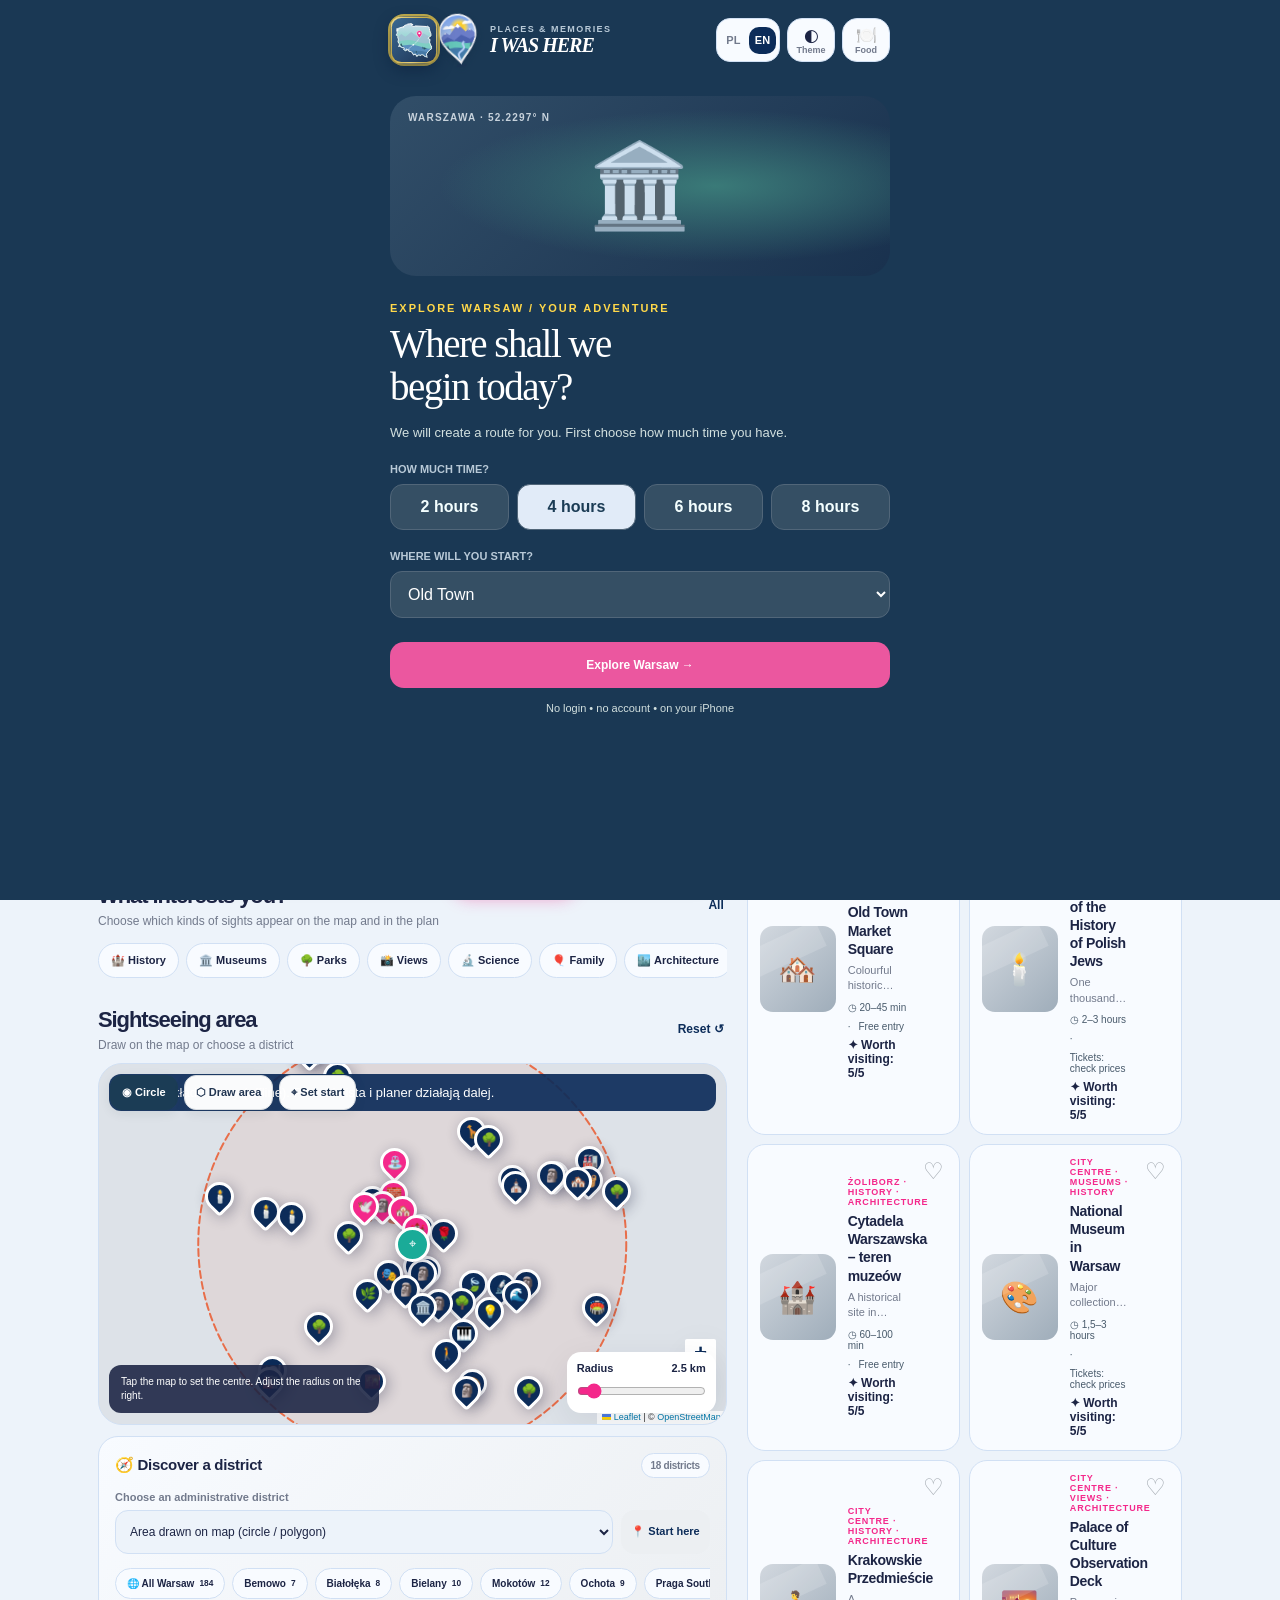
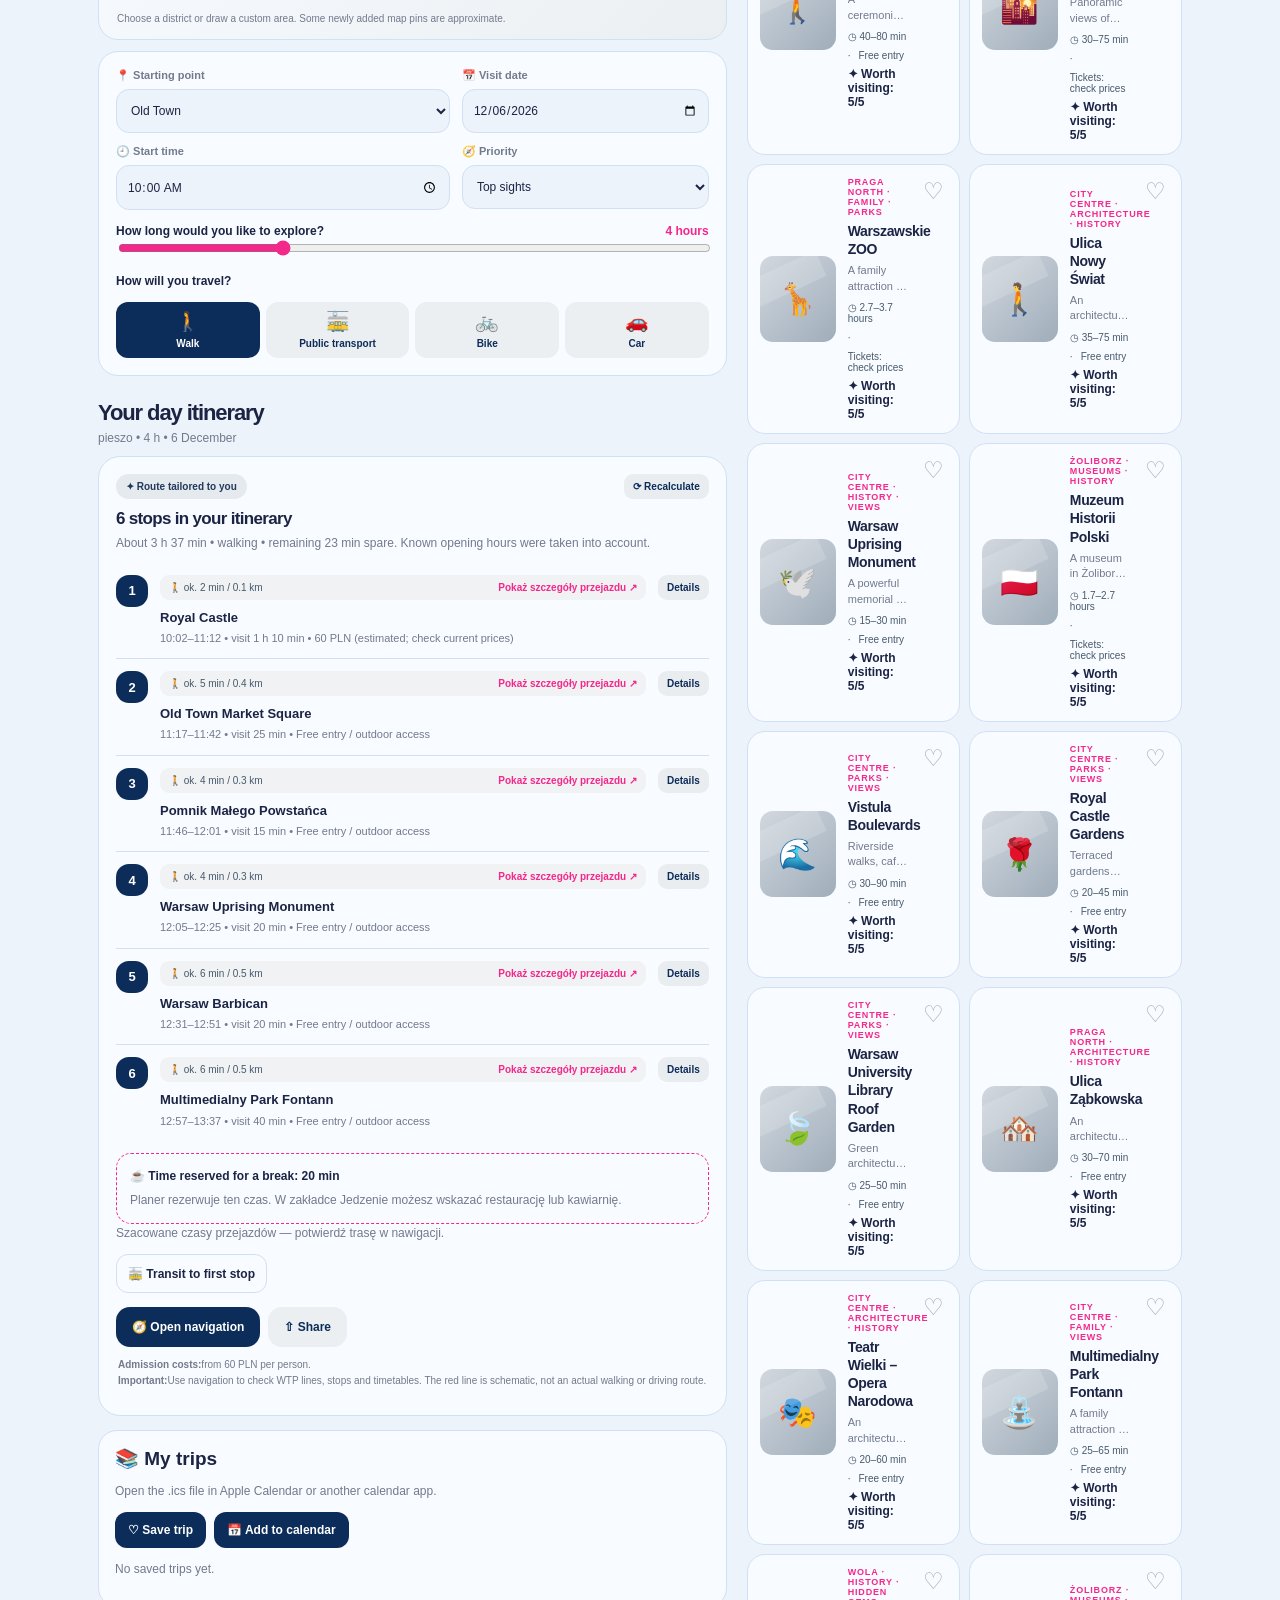
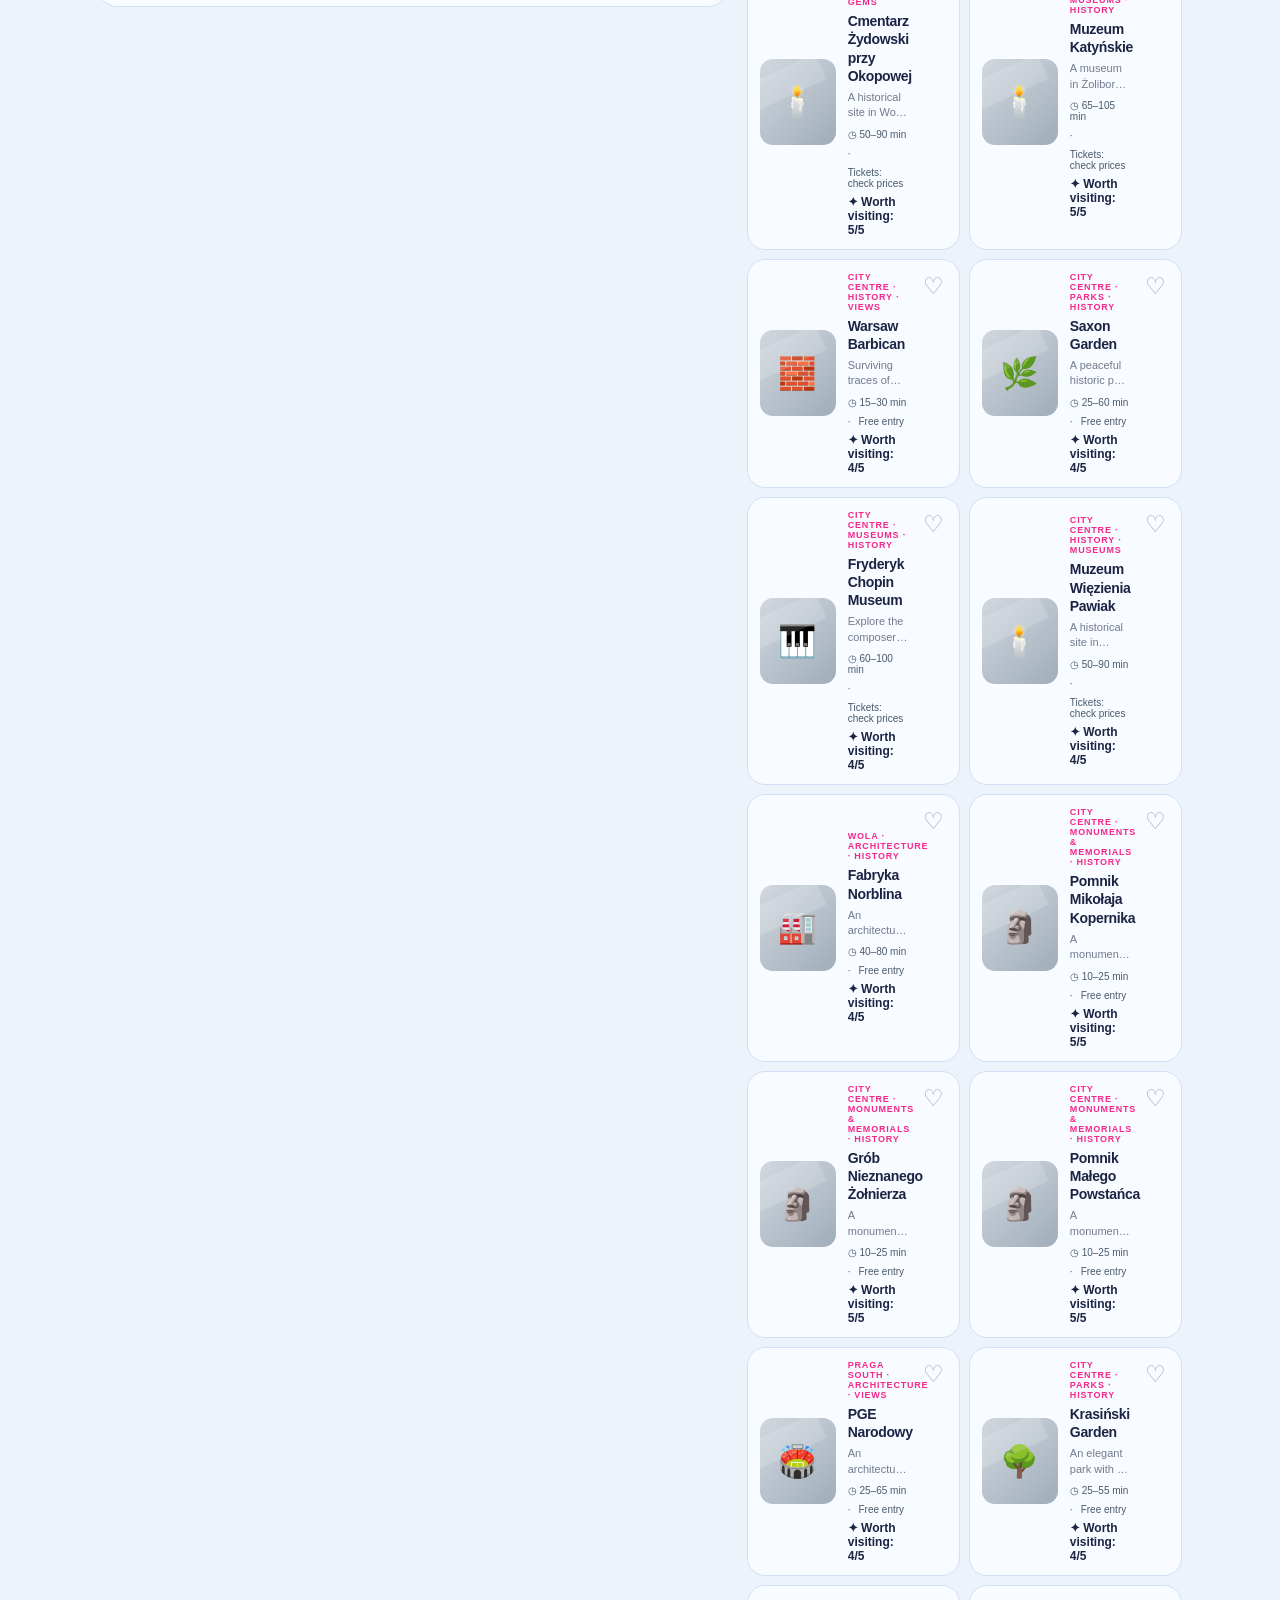
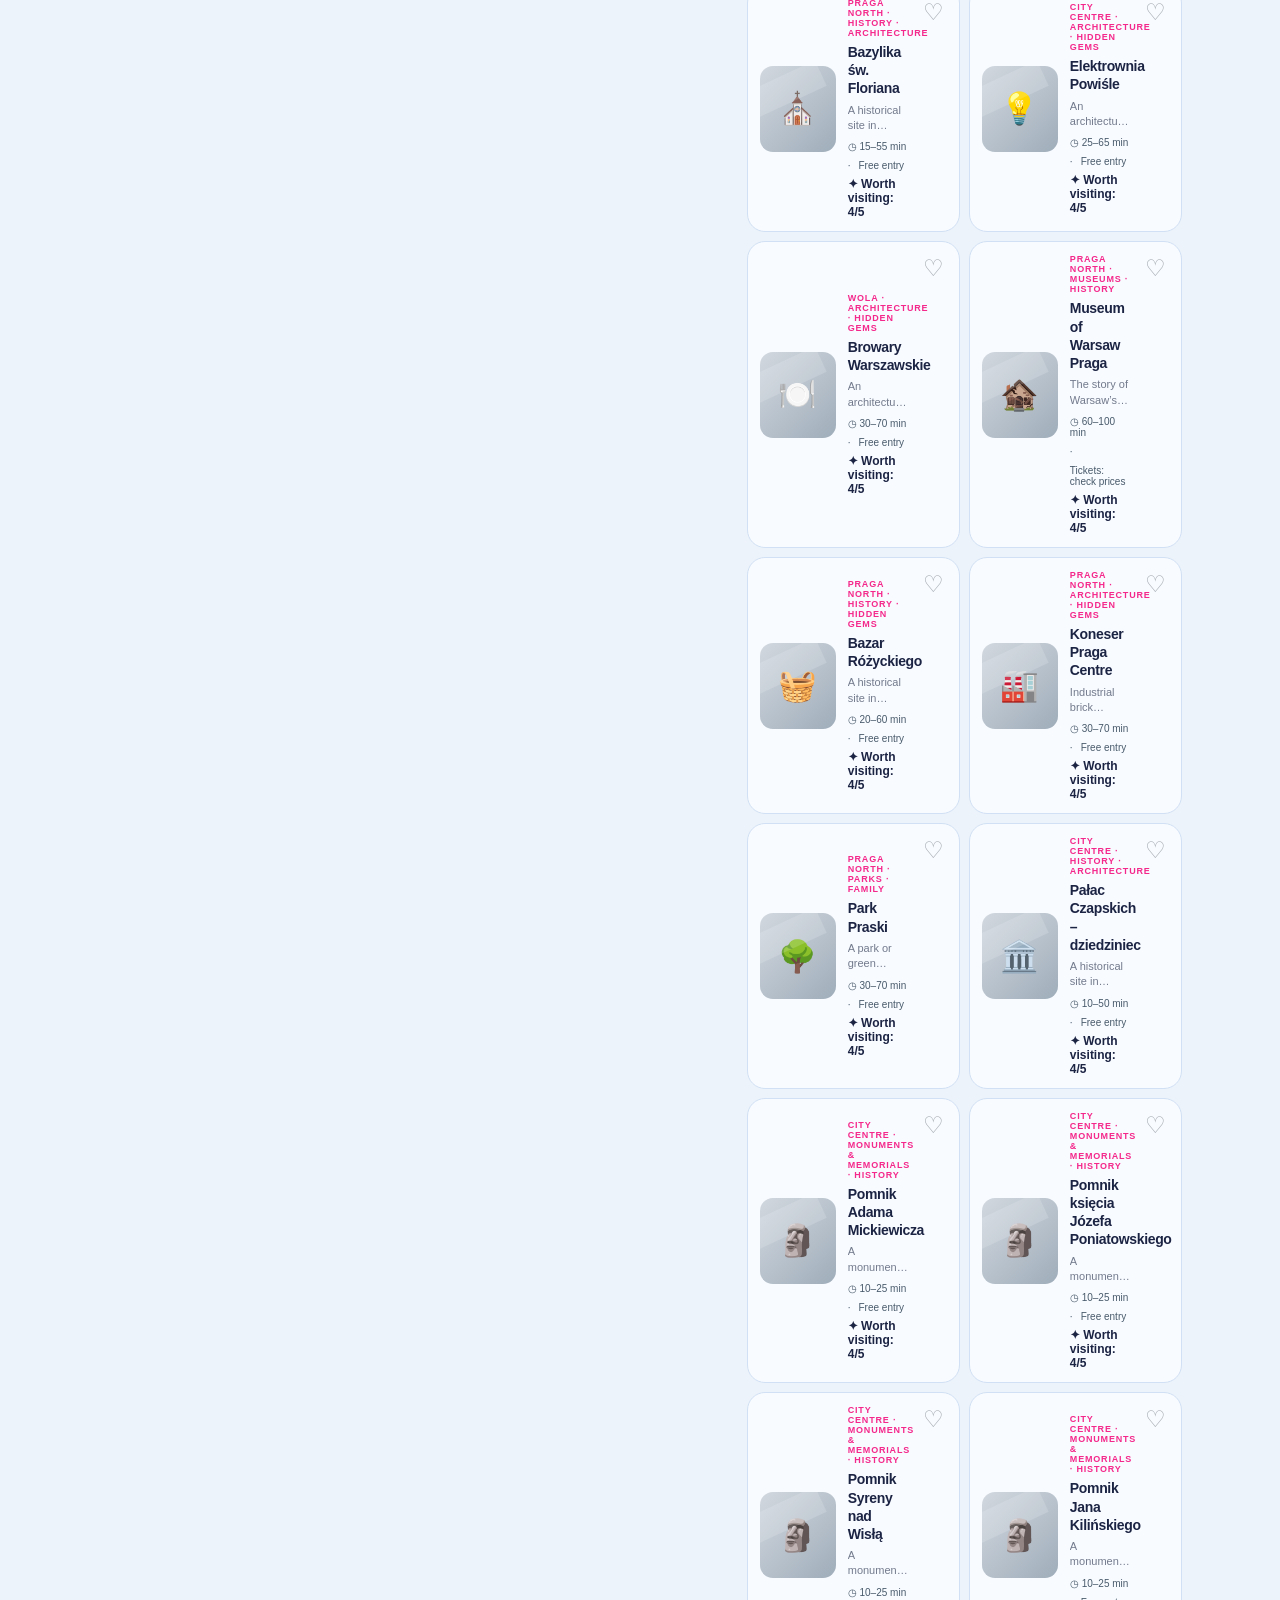
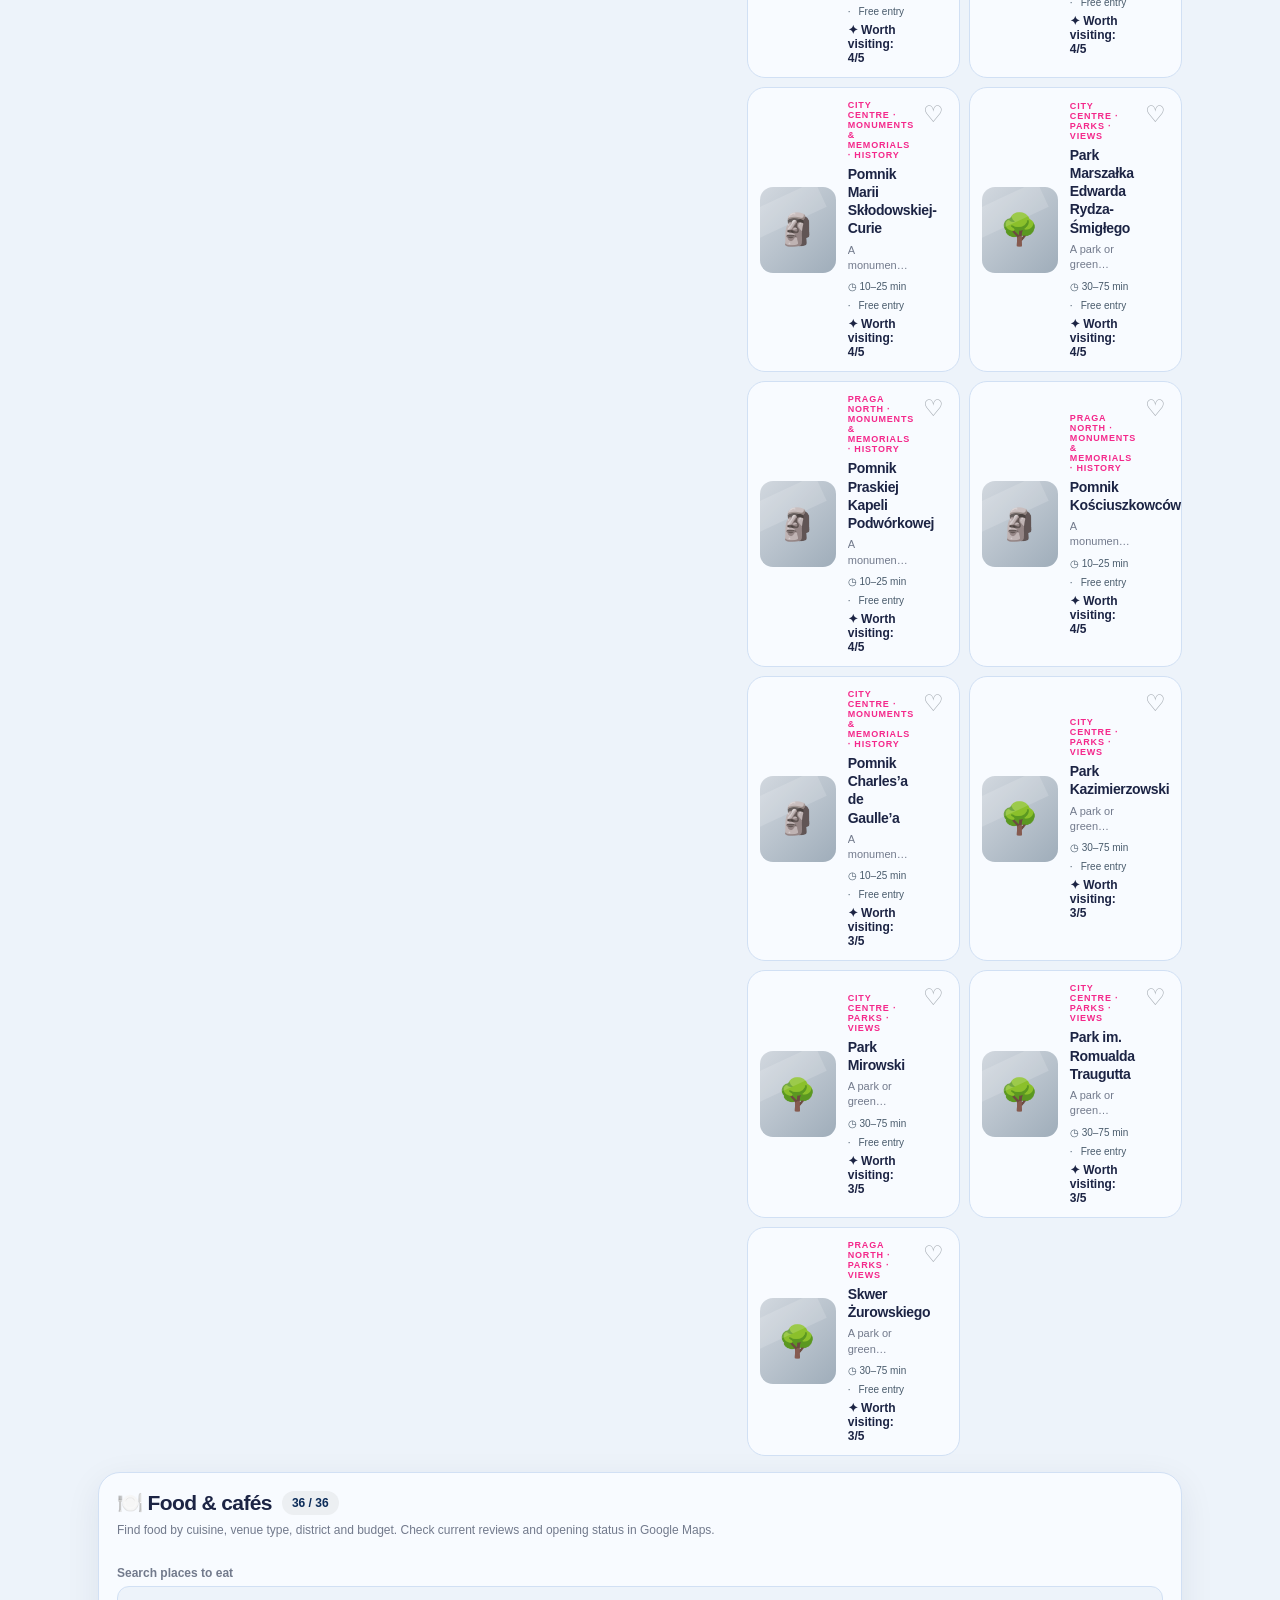
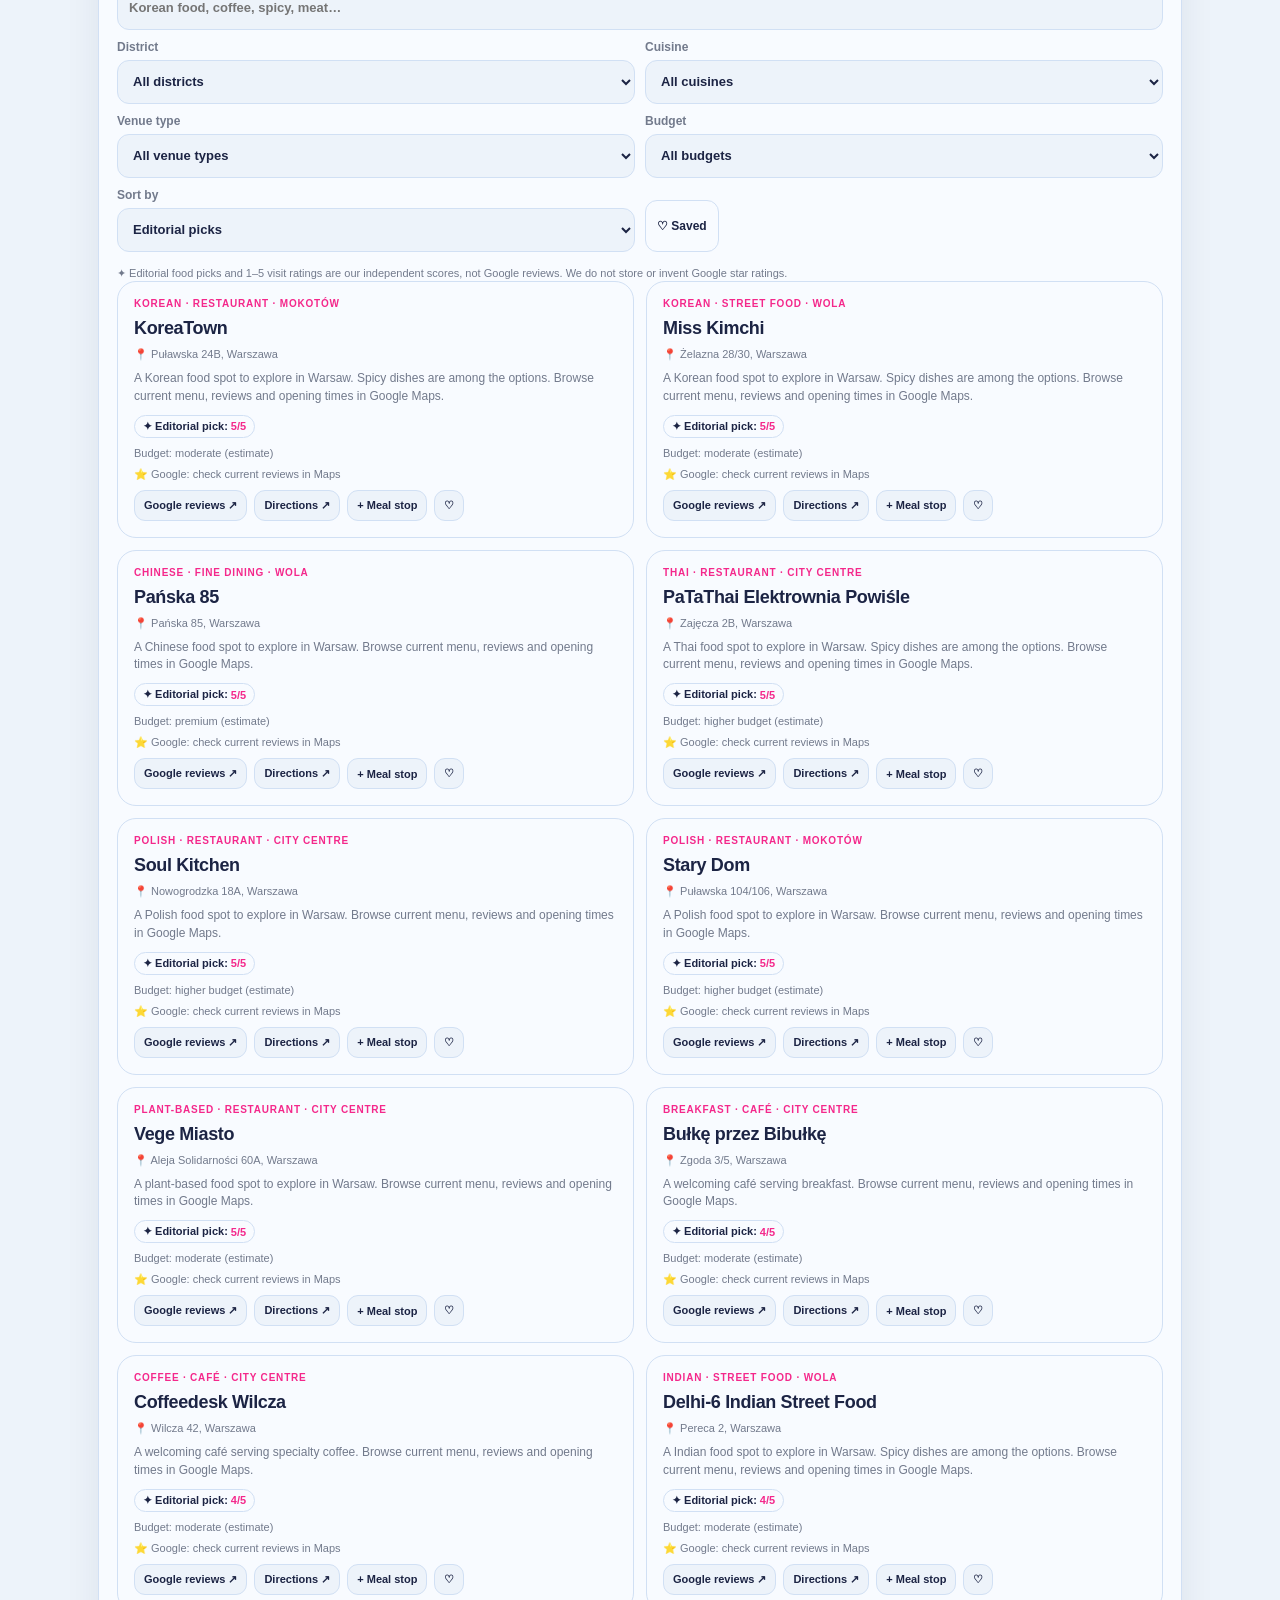
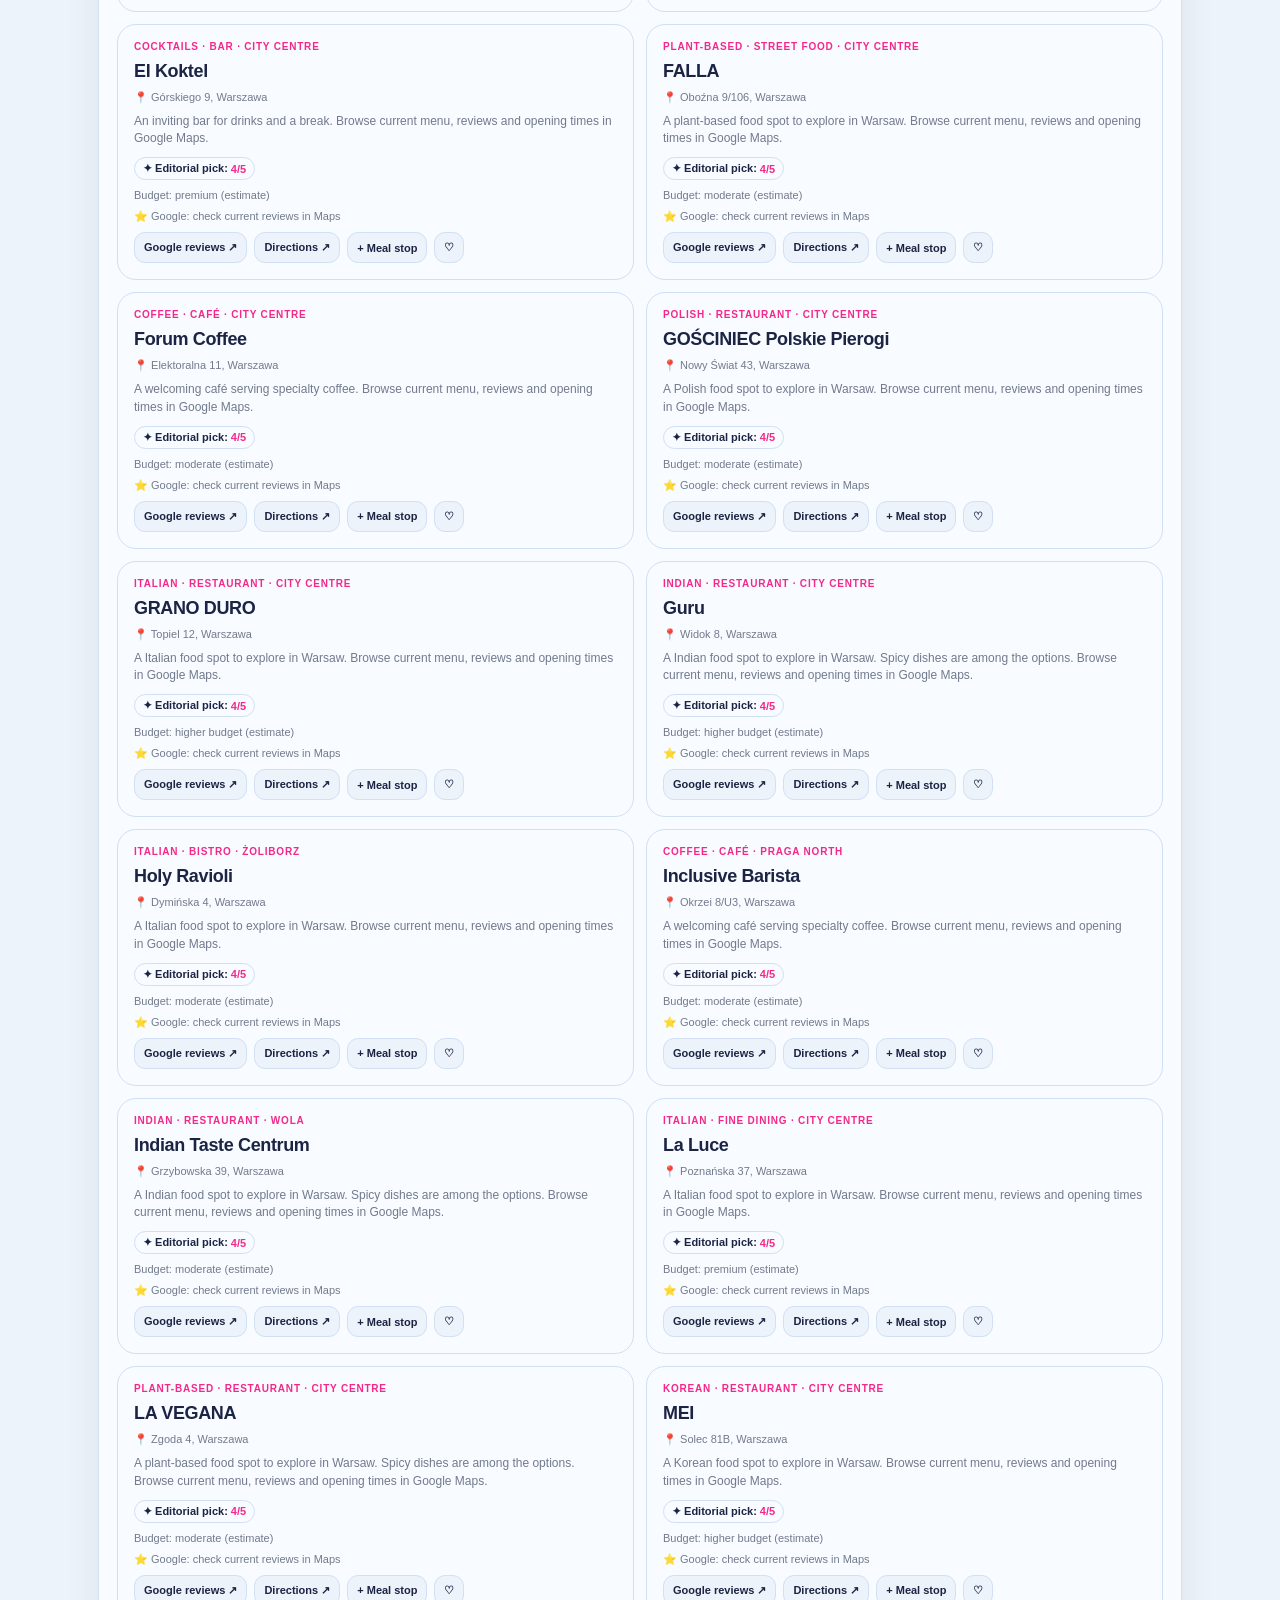
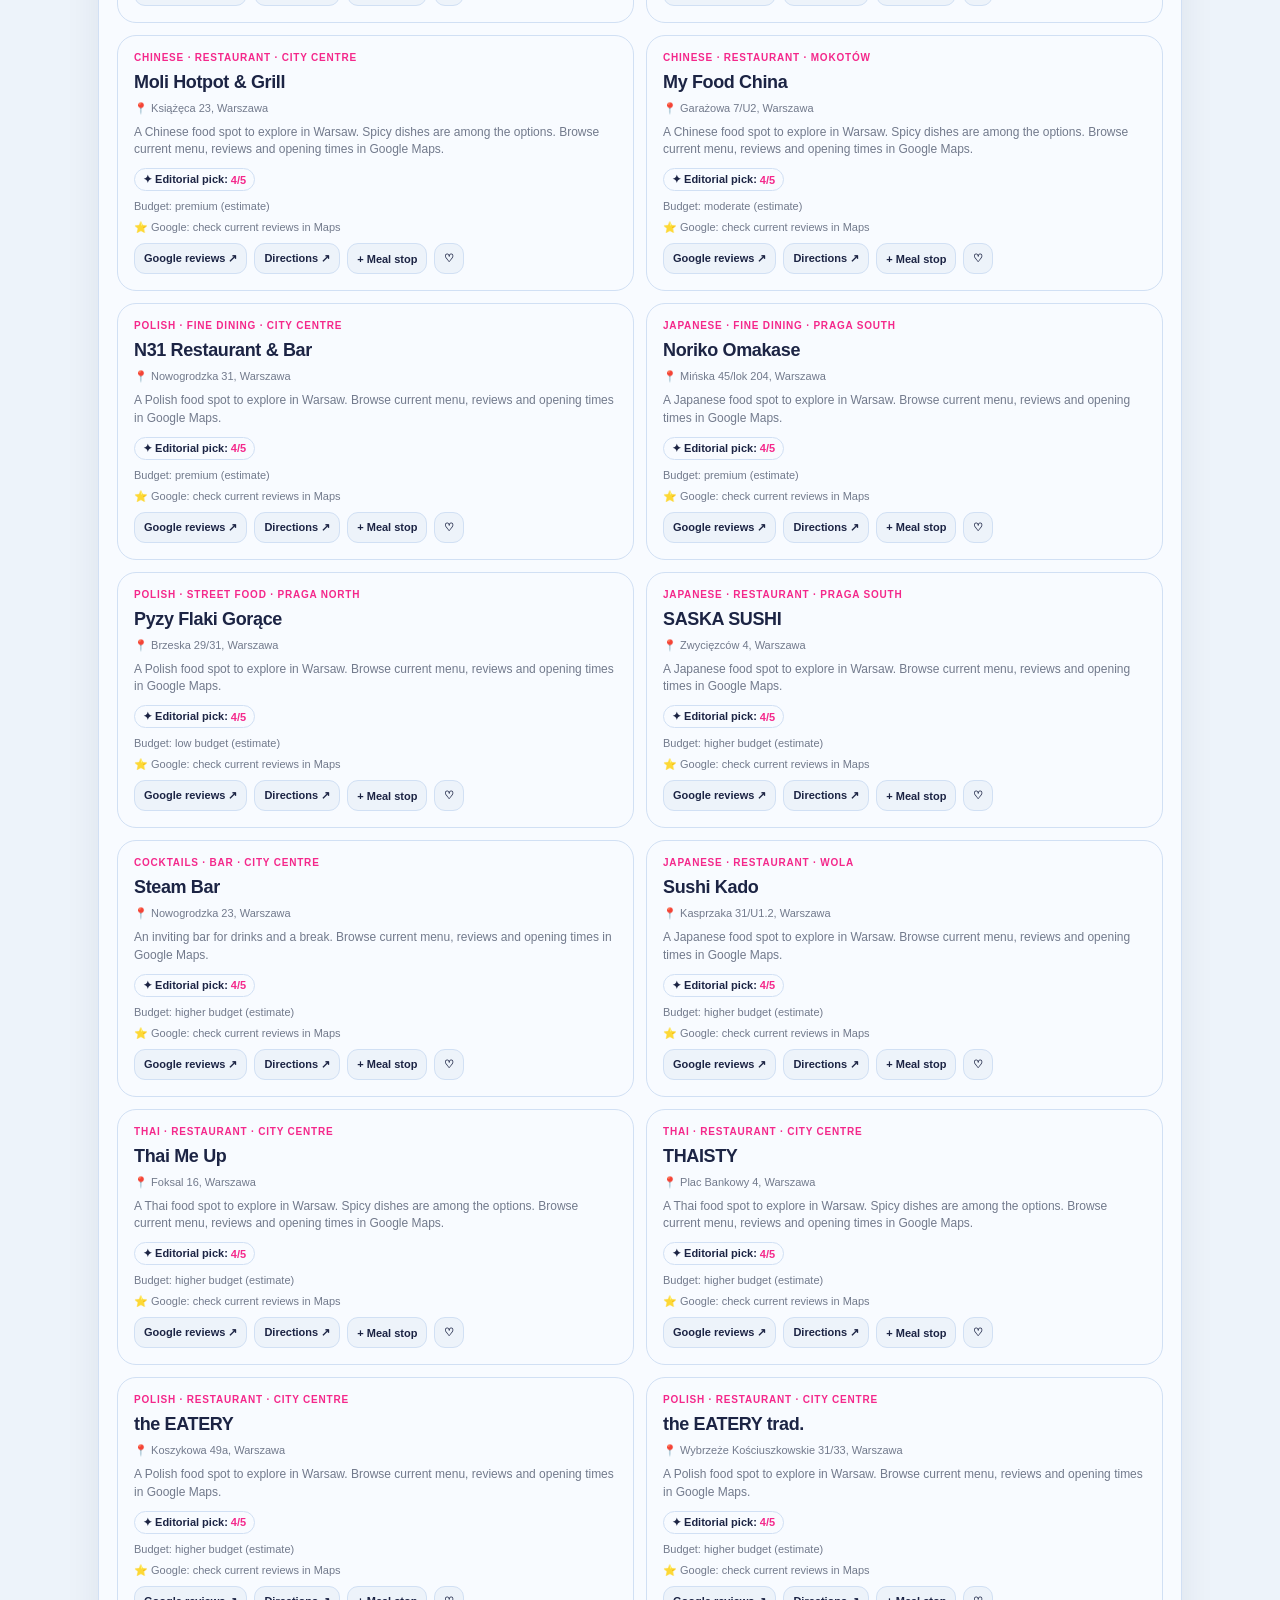
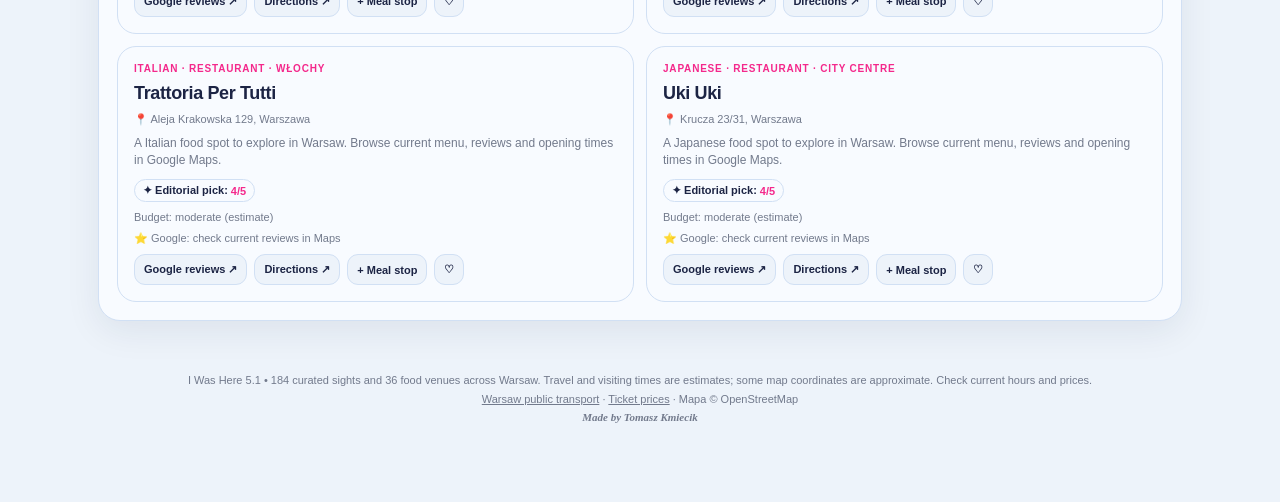
==== index.html @ 807d58b8 "8.9.0: motyw „kulki na torze” na całej aplikacji Nowa kolorystyka (granat, róż, żółty, niebieski ląd" ====
<!doctype html>
<html lang="pl">
<head>
<meta charset="utf-8"><meta name="viewport" content="width=device-width, initial-scale=1, viewport-fit=cover"><meta name="theme-color" content="#141c37"><meta name="apple-mobile-web-app-capable" content="yes"><meta name="apple-mobile-web-app-title" content="I Was Here"><meta name="author" content="Tomasz Kmiecik"><meta name="description" content="I Was Here — Places & Memories. Explore cities, plan your day and collect travel memories. Start with Warsaw.">
<link rel="icon" type="image/svg+xml" href="icon.svg"><link rel="apple-touch-icon" href="icon-180.png"><link rel="manifest" href="manifest.webmanifest">
<link rel="stylesheet" href="./assets/vendor/leaflet/leaflet.css">
<title>I Was Here — Places & Memories</title>
<style>
:root{--bg:#edf3fa;--panel:#f8fbff;--ink:#1c2444;--sub:#727a8c;--line:#d1e0f4;--primary:#1b3c55;--accent:#e86e4a;--mint:#b6c9d9;--glass:#eceff2;--shadow:0 10px 35px rgba(28,36,68,.08);--radius:23px;--safe:env(safe-area-inset-bottom, 0px)}
#map .tiles-offline{position:absolute;left:10px;right:10px;top:10px;z-index:500;background:rgba(12,44,89,.92);color:#ffffff;border-radius:12px;padding:10px 12px;font-size:13px;line-height:1.35;pointer-events:none}*{box-sizing:border-box}html{font-family:Inter,-apple-system,BlinkMacSystemFont,"Segoe UI",sans-serif;-webkit-text-size-adjust:100%}body{background:var(--bg);color:var(--ink);margin:0;min-height:100vh}button,input,select{font:inherit}button{cursor:pointer;-webkit-tap-highlight-color:transparent}button:focus-visible,a:focus-visible,input:focus-visible,select:focus-visible{outline:3px solid var(--accent);outline-offset:2px}a{color:inherit;text-decoration:none}.app{width:min(100%,1140px);margin:auto;padding:0 18px 100px}.top{display:flex;align-items:center;justify-content:space-between;padding:22px 0 19px}.brand{display:flex;align-items:center;gap:11px}.mark{display:grid;place-items:center;background:var(--primary);color:white;width:44px;height:44px;border-radius:15px;font-size:24px;transform:rotate(-7deg)}.mark>span{transform:rotate(7deg)}.brand small{display:block;color:var(--sub);font-size:10px;letter-spacing:.18em;text-transform:uppercase;font-weight:800}.brand b{display:block;font-size:18px;letter-spacing:-.045em}.top-actions{display:flex;gap:7px}.icon-btn{border:1px solid var(--line);background:var(--panel);color:var(--ink);border-radius:15px;width:43px;height:43px;font-size:21px;display:grid;place-items:center}.hero{position:relative;overflow:hidden;border-radius:28px;background:#1d3b58;color:#ffffff;min-height:195px;padding:27px 27px 30px;isolation:isolate}.hero:before{content:"";position:absolute;inset:-20% 25% -40% -30%;border:1px solid rgba(255,255,255,.14);border-radius:50%;transform:rotate(-20deg)}.hero:after{content:"";position:absolute;width:400px;height:400px;border:1px solid rgba(255,255,255,.12);border-radius:50%;left:25%;top:-170px}.hero-art{position:absolute;bottom:-17px;right:-28px;width:65%;max-width:520px;opacity:.44;z-index:-1}.eyebrow{font-size:11px;font-weight:800;letter-spacing:.18em;color:#ef9bc4;text-transform:uppercase}.hero h1{font-family:Georgia,serif;font-size:clamp(29px,6vw,49px);font-weight:400;line-height:1.1;letter-spacing:-.04em;margin:12px 0 10px;max-width:490px}.hero p{color:#d5dadf;line-height:1.5;font-size:13px;margin:0;max-width:380px}.stats{display:grid;grid-template-columns:repeat(3,1fr);gap:11px;margin:15px 0 24px}.stat{background:var(--panel);padding:16px 14px;border:1px solid var(--line);border-radius:19px;min-width:0}.stat small{font-size:10px;color:var(--sub);display:block;margin-bottom:7px}.stat strong{font-size:18px;letter-spacing:-.04em;white-space:nowrap}.stat em{display:block;font-style:normal;color:var(--sub);font-size:10px;margin-top:5px}.section-title{display:flex;justify-content:space-between;gap:12px;align-items:center;margin:24px 0 11px}.section-title h2{font-size:22px;letter-spacing:-.05em;margin:0}.section-title .subheading{font-size:12px;color:var(--sub);margin:5px 0 0}.textbtn{background:none;border:0;color:var(--primary);font-size:12px;font-weight:800;padding:7px 3px}.map-wrap{position:relative;background:#dce1e6;border-radius:24px;overflow:hidden;border:1px solid var(--line)}#map{height:360px;z-index:1;background:#dde2e8}.map-tools{position:absolute;z-index:500;top:11px;left:11px;right:11px;display:flex;gap:6px;align-items:center;flex-wrap:wrap;pointer-events:none}.toolchip{pointer-events:auto;background:rgba(255,255,255,.98);border:1px solid #d8dce0;border-radius:12px;padding:10px 11px;font-size:11px;font-weight:700;color:#213551;box-shadow:0 3px 12px #1e343317}.toolchip.active{background:#1b3c55;color:#ffffff;border-color:#1b3c55}.map-bottom{position:absolute;z-index:500;left:10px;right:10px;bottom:11px;display:flex;align-items:flex-end;justify-content:space-between;gap:10px;pointer-events:none}.map-hint{background:rgba(28,36,68,.89);color:white;font-size:10px;line-height:1.4;border-radius:12px;padding:10px 12px;max-width:270px;pointer-events:auto}.map-bottom .radius{background:white;border-radius:14px;padding:10px;pointer-events:auto;min-width:142px;max-width:172px;box-shadow:var(--shadow)}.radius label{font-size:11px;font-weight:800;display:flex;justify-content:space-between}.radius input{width:100%;accent-color:var(--accent);margin:9px 0 0}.leaflet-container{font:inherit}.leaflet-control-attribution{font-size:9px!important}.leaflet-touch .leaflet-control-zoom{border:0;box-shadow:var(--shadow)}.leaflet-touch .leaflet-control-zoom a{width:31px;height:31px;line-height:31px;color:var(--primary)}.pin{background:var(--primary);height:29px;width:29px;border:3px solid white;border-radius:50% 50% 50% 4px;transform:rotate(-45deg);box-shadow:0 4px 14px #1318394d;display:grid;place-items:center}.pin span{transform:rotate(45deg);color:#ffffff;font-size:13px}.pin.route{background:var(--accent)}.pin.start{background:#1aab98;width:35px;height:35px;border-radius:50%;transform:none}.pin.start span{transform:none}.control-card{border-radius:20px;padding:17px;background:var(--panel);border:1px solid var(--line);margin-top:11px}.control-grid{display:grid;grid-template-columns:1.15fr .85fr;gap:12px}.field label{display:block;font-size:11px;color:var(--sub);margin-bottom:7px;font-weight:800}.field select,.field input{width:100%;border:1px solid var(--line);border-radius:13px;background:var(--bg);color:var(--ink);padding:12px 10px;font-size:12px;min-height:44px}.range-head{display:flex;justify-content:space-between;align-items:center;margin-top:14px;font-size:12px;font-weight:800}.range-head em{font-style:normal;color:var(--accent)}input[type=range]{width:100%;accent-color:var(--accent)}.transport{display:grid;grid-template-columns:repeat(4,1fr);gap:6px;margin:14px 0 0}.transport button{background:var(--glass);border:1px solid transparent;color:var(--primary);border-radius:12px;min-height:56px;font-size:10px;font-weight:800;display:flex;align-items:center;flex-direction:column;justify-content:center;gap:5px}.transport button span{font-size:19px}.transport button.active{background:var(--primary);color:#ffffff}.chips{display:flex;gap:7px;overflow:auto;scrollbar-width:none;padding:4px 0 5px}.chips::-webkit-scrollbar{display:none}.chip{white-space:nowrap;display:inline-flex;align-items:center;gap:5px;border-radius:50px;padding:10px 12px;border:1px solid var(--line);background:var(--panel);font-size:11px;font-weight:750;color:var(--ink)}.chip.selected{background:var(--primary);border-color:var(--primary);color:#ffffff}.route-top{display:flex;gap:12px;align-items:flex-start;justify-content:space-between}.badge{font-size:10px;background:#e5eaef;color:#23395b;border-radius:30px;padding:7px 10px;font-weight:800;display:inline-flex}.route-summary{border:1px solid var(--line);background:var(--panel);border-radius:22px;padding:17px}.route-summary h3{font-size:17px;letter-spacing:-.04em;margin:10px 0 5px}.route-summary p{color:var(--sub);font-size:12px;line-height:1.55;margin:0}.route-list{margin-top:10px}.route-item{display:flex;align-items:flex-start;gap:12px;padding:12px 0;position:relative}.route-item:not(:last-child){border-bottom:1px solid var(--line)}.route-index{display:grid;place-items:center;border-radius:13px;width:32px;height:32px;flex:0 0 32px;background:var(--primary);color:white;font-weight:800;font-size:13px}.route-item-content{flex:1;min-width:0}.route-item-content strong{font-size:13px;line-height:1.4;display:block}.route-item-content small{color:var(--sub);font-size:11px;line-height:1.4;display:block;margin-top:4px}.route-item-content .leg{background:#f0f2f3;padding:7px 9px;border-radius:9px;display:flex;align-items:center;justify-content:space-between;gap:5px;margin:0 0 9px;font-size:10px;color:#45596c}.route-item-content .leg a{color:var(--accent);font-weight:800;text-align:right}.tiny-action{border:0;background:#eaedf0;color:var(--primary);border-radius:9px;padding:7px 9px;font-size:10px;font-weight:800;white-space:nowrap}.route-actions{display:flex;gap:8px;margin-top:14px}.btn{background:var(--primary);border:none;color:#ffffff;border-radius:14px;padding:13px 16px;font-size:12px;font-weight:800;display:inline-flex;align-items:center;justify-content:center;gap:8px}.btn.secondary{background:var(--glass);color:var(--primary)}.btn.accent{background:var(--accent)}.btn:disabled{opacity:.45;cursor:not-allowed}.btn.block{width:100%}.price-note,.disclaimer{color:var(--sub);font-size:10px;line-height:1.55;margin:10px 2px}.places-list{display:grid;grid-template-columns:1fr;gap:9px}.place-card{border:1px solid var(--line);background:var(--panel);border-radius:18px;padding:12px;display:flex;gap:12px;align-items:center}.place-thumb{width:76px;height:86px;border-radius:13px;background:linear-gradient(135deg,#d2d8df,#9fadba);display:grid;place-items:center;font-size:31px;flex:0 0 76px;position:relative;overflow:hidden}.place-thumb:after{content:"";position:absolute;height:28px;width:90px;transform:rotate(-25deg);background:rgba(255,255,255,.15);top:12px;left:-25px}.place-body{flex:1;min-width:0}.place-body .cat{font-size:9px;letter-spacing:.09em;text-transform:uppercase;color:var(--accent);font-weight:800}.place-body h4{font-size:14px;letter-spacing:-.025em;margin:5px 0;line-height:1.3}.place-body p{font-size:11px;line-height:1.4;color:var(--sub);margin:0 0 8px;display:-webkit-box;-webkit-line-clamp:2;-webkit-box-orient:vertical;overflow:hidden}.meta{display:flex;gap:8px;flex-wrap:wrap;font-size:10px;color:#485a6b}.bookmark{align-self:flex-start;background:transparent;border:0;font-size:23px;padding:1px 3px;color:#a3aab0}.bookmark.active{color:var(--accent)}.footer{padding:34px 10px 15px;color:var(--sub);text-align:center;font-size:11px;line-height:1.7}.footer a{text-decoration:underline}.bottom-nav{position:fixed;z-index:1500;bottom:0;left:0;right:0;background:rgba(248,251,255,.96);backdrop-filter:blur(18px);border-top:1px solid var(--line);display:flex;justify-content:space-around;align-items:center;padding:9px 12px calc(8px + var(--safe));box-shadow:0 -8px 26px #1928410d}.bottom-nav button{border:0;background:none;color:var(--sub);font-size:10px;font-weight:800;display:flex;flex-direction:column;gap:4px;align-items:center;width:33%}.bottom-nav button span{font-size:20px}.bottom-nav button.active{color:var(--primary)}.overlay{position:fixed;inset:0;background:rgba(14,24,41,.6);z-index:2100;display:none;align-items:flex-end;justify-content:center;backdrop-filter:blur(5px)}.overlay.show{display:flex}.sheet{background:var(--panel);border-radius:26px 26px 0 0;width:100%;max-width:620px;max-height:90dvh;overflow:auto;padding:22px 20px calc(27px + var(--safe));box-shadow:0 -22px 45px #09143622;animation:slide .25s ease-out}.sheet .grab{width:44px;height:5px;background:#d6d9dc;margin:-10px auto 17px;border-radius:6px}.sheet h2{font-size:26px;letter-spacing:-.05em;margin:8px 0}.sheet h3{font-size:14px;margin:22px 0 7px}.sheet p{font-size:13px;line-height:1.7;color:var(--sub)}.sheet-grid{display:grid;grid-template-columns:repeat(2,1fr);gap:10px;margin:15px 0}.sheet-grid .cell{border-radius:13px;background:var(--glass);padding:13px;font-size:12px}.sheet-grid .cell small{display:block;font-size:10px;color:var(--sub);margin-bottom:5px}.sheet-grid .cell b{font-size:13px}.sheet-close{float:right;border:0;background:var(--glass);border-radius:12px;padding:8px 11px;font-weight:800;color:var(--ink)}.note{background:#d6e5f9;border-radius:13px;color:#7a692d;padding:11px;font-size:11px;line-height:1.6}.stamps{display:grid;grid-template-columns:repeat(3,1fr);gap:9px}.stamp{padding:16px 7px;border:1px dashed #b5c1d5;border-radius:16px;display:flex;gap:5px;align-items:center;flex-direction:column;color:#99a3b2;text-align:center;background:var(--panel);min-height:115px}.stamp span{font-size:31px;filter:grayscale(1);opacity:.5}.stamp b{font-size:10px;line-height:1.3}.stamp.earned{border:2px dashed #dc659f;color:var(--primary);background:#e1edfd}.stamp.earned span{filter:none;opacity:1}.welcome{position:fixed;inset:0;background:#1a3854;z-index:3000;display:none;overflow:auto;color:white;padding:42px max(22px,calc((100% - 500px)/2)) calc(26px + var(--safe))}.welcome.show{display:block}.welcome-art{width:100%;height:180px;display:grid;place-items:center;border-radius:26px;background:radial-gradient(ellipse at 65% 50%,#3a7a78,transparent 60%),linear-gradient(135deg,#314e68,#19314e);font-size:83px;margin-bottom:26px;position:relative}.welcome-art:before{content:"WARSZAWA  ·  52.2297° N";position:absolute;top:16px;left:18px;color:#c7d2dc;font-size:10px;font-weight:800;letter-spacing:.12em}.welcome h1{font-family:Georgia,serif;font-size:39px;font-weight:400;line-height:1.1;letter-spacing:-.04em;margin:9px 0}.welcome p{color:#d2e0df;font-size:13px;line-height:1.65}.welcome label{display:block;font-size:11px;font-weight:800;color:#b8c9d7;margin:20px 0 9px}.welcome .duration-buttons{display:grid;grid-template-columns:repeat(4,1fr);gap:8px}.duration-buttons button{padding:13px 0;background:#354f64;border:1px solid #516679;border-radius:13px;color:#f4ffff;font-weight:800}.duration-buttons button.chosen{background:#e1ebf8;color:#1b3c55}.welcome .btn{background:#eb579f;color:white;margin-top:24px;padding:16px}.welcome select{background:#354f64;color:#ffffff;border:1px solid #516679;padding:13px;border-radius:12px;width:100%}.tabs{display:flex;gap:7px;margin:10px 0}.tabs button{flex:1;border-radius:12px;border:1px solid var(--line);padding:12px 4px;background:var(--glass);color:var(--primary);font-size:11px;font-weight:800}.tabs button.active{background:var(--primary);color:#ffffff}.hidden{display:none!important}@keyframes slide{from{transform:translateY(20px);opacity:.7}to{transform:translateY(0);opacity:1}}.theme-dark{--bg:#131c35;--panel:#1e2b48;--ink:#eff2f5;--sub:#9aa8b3;--line:#344665;--primary:#75b4aa;--accent:#f46dae;--mint:#456c69;--glass:#283c55;--shadow:0 10px 35px #08112a45}.theme-dark .hero{background:#284560}.theme-dark .transport button.active,.theme-dark .chip.selected,.theme-dark .route-index,.theme-dark .btn:not(.secondary){color:#132435}.theme-dark .toolchip.active{background:#1b3c55;color:white}.theme-dark .bottom-nav{background:#1e2b48f5}.theme-dark .route-item-content .leg{background:#304158}.theme-forest{--bg:#eaeef3;--panel:#f8fbff;--ink:#202b3c;--sub:#6c7882;--line:#d6dce1;--primary:#33435c;--accent:#b63975;--mint:#a4bfd6;--glass:#eaeef3}.theme-forest .hero{background:#32435c}@media(min-width:790px){.app{padding:0 28px 60px}.two-col{display:grid;grid-template-columns:minmax(0,1.3fr) minmax(320px,.9fr);gap:20px;align-items:start}.right-col .section-title{margin-top:0}.stats{max-width:620px}.places-list{grid-template-columns:repeat(2,minmax(0,1fr))}.bottom-nav{max-width:500px;left:50%;transform:translateX(-50%);border:1px solid var(--line);border-radius:22px 22px 0 0}.hero{min-height:210px}}@media(max-width:390px){.app{padding:0 11px 100px}.hero{padding:23px 19px;min-height:184px}.stat{padding:14px 8px}.stat strong{font-size:16px}#map{height:340px}.map-tools{gap:4px}.toolchip{padding:8px 9px;font-size:10px}.map-hint{font-size:9px;max-width:175px}}

/* ODKRYJ WARSZAWĘ 2.0: district discovery and search */
.district-panel{padding:16px 16px 13px;background:linear-gradient(135deg,var(--panel),var(--glass))}
.district-title{display:flex;align-items:center;justify-content:space-between;gap:10px;font-size:15px;letter-spacing:-.02em;margin-bottom:13px}
.district-counter{font-size:10px;border:1px solid var(--line);padding:6px 9px;border-radius:50px;color:var(--sub);background:var(--panel);font-weight:750}
.district-choice{display:grid;grid-template-columns:minmax(0,1fr) auto;gap:8px;align-items:end}
.district-choice .btn{min-height:44px;padding:10px;white-space:nowrap;font-size:11px}
.district-pills{margin-top:12px;padding:2px 0 7px}
.district-pills .chip{font-size:10px;padding:9px 11px}
.district-panel .disclaimer{margin:5px 2px 0}
.place-search{border:1px solid var(--line);border-radius:16px;background:var(--panel);padding:11px 12px;margin-bottom:11px}
.place-search label{display:block;font-size:11px;font-weight:800;color:var(--sub);margin-bottom:7px}
.place-search input{background:var(--bg);border:1px solid var(--line);border-radius:11px;color:var(--ink);width:100%;min-height:40px;padding:10px 12px;font-size:13px}
.district-tag{display:inline-block;font-size:10px;background:var(--glass);color:var(--primary);font-weight:800;border-radius:7px;padding:5px 7px;margin-top:4px}
@media(max-width:410px){.district-choice{grid-template-columns:1fr}.district-choice .btn{width:100%}}
</style>
<link rel="stylesheet" href="assets/upgrade3.css">
<link rel="stylesheet" href="assets/nav4.css">
<link rel="stylesheet" href="assets/brand-v5.css">
<link rel="stylesheet" href="assets/place-extras.css">
<link rel="stylesheet" href="assets/app-nav.css">
<link rel="stylesheet" href="assets/theme-marbles.css">
<script src="assets/brand-v5.js"></script>
</head>
<body><div class="app">
<header class="top"><a class="poland-fab" id="atlasFloat" href="./atlas.html" title="Cała mapa Polski" aria-label="Pokaż całą mapę Polski"><img src="assets/brand-mark.svg" alt="" width="48" height="48"></a><a class="brand" id="atlasLogo" href="./atlas.html" aria-label="I Was Here — Show the whole Atlas map"><div class="mark mark-pin"><img src="assets/brand-pin-landscape.svg" alt="" width="41" height="56"></div><div class="wordmark"><small>PLACES &amp; MEMORIES</small><b>I WAS HERE</b></div></a><div class="top-actions"><button class="lang-switch" id="langWarsaw" type="button" data-i18n-skip aria-label="Język: polski. Przełącz na angielski"><span data-lang="pl" class="on">PL</span><span data-lang="en">EN</span></button><button class="icon-btn labeled" id="themeBtn" type="button" aria-label="Zmień wygląd"><span aria-hidden="true">◐</span><small>Wygląd</small></button><button class="icon-btn labeled" id="waw3NavFood" type="button" aria-label="Jedzenie i kawiarnie"><span aria-hidden="true">🍽️</span><small>Jedzenie</small></button></div></header>
<section class="hero"><div class="eyebrow">Warszawa · 18 dzielnic · przewodnik miejski</div><h1>Twoje miasto.<br>Twoja trasa.</h1><p>Zaznacz obszar lub wybierz dzielnicę. Odkryj 184 miejsca i ułóż własną trasę.</p><svg class="hero-art" viewBox="0 0 550 220" aria-hidden="true"><path d="M5 215h550M40 215V118h30v-20h13v20h30v97M127 215V65h16V40h7V20h10v20h8v25h16v150M152 20V0M192 215V128h54v87M259 215V94h18V76h12v18h16v121M320 215V55h12V25h20v30h12v160M333 25V2h16v23M379 215v-85h24V98h15v32h33v85M461 215V68h22v-24h22v24h20v147" fill="none" stroke="#d5dde5" stroke-width="3"/><path d="M0 215h550v6H0z" fill="#d5dde5"/></svg></section>
<section class="stats"><div class="stat"><small>W twoim obszarze</small><strong id="statPlaces">–</strong><em>atrakcji do wyboru</em></div><div class="stat"><small>Czas wycieczki</small><strong id="statTime">4 godz.</strong><em>z szacowanymi dojazdami</em></div><div class="stat"><small>Twoje pieczątki</small><strong id="statStamps">0</strong><em>zdobytych pieczątek</em></div></section>
<div class="two-col"><div class="left-col"><section id="waw3Explorer" class="waw3-panel"><div class="waw3-head"><h2>✨ Inteligentny przewodnik</h2><span id="waw3Count" class="waw3-counter">184 atrakcje</span></div><p class="waw3-sub">Dopasuj tempo, kategorię i czas zwiedzania. Ocena 1–5 to redakcyjna wartość odwiedzenia — nie ocena Google.</p><div class="waw3-grid">
<label class="waw3-field">Minimalna wartość miejsca <span id="waw3ValueLabel">1/5</span><input id="waw3Min" type="range" min="1" max="5" step="1" value="1"></label>
<label class="waw3-field">Tempo zwiedzania<select id="waw3Pace"><option value="quick">Szybkie (80%)</option><option value="standard">Standardowe</option><option value="slow">Spokojne (125%)</option></select></label>
<label class="waw3-toggle"><input id="waw3Photo" type="checkbox"> 📸 Tryb fotografa</label>
<label class="waw3-toggle"><input id="waw3Family" type="checkbox"> 👨‍👩‍👧‍👦 Tryb rodzinny</label>
<label class="waw3-field">Wiek dziecka<select id="waw3Age"><option value="6-9">6–9 lat</option><option value="10-13">10–13 lat</option><option value="14+">14+ lat</option></select></label>
<label class="waw3-field">Czas na odpoczynek<select id="waw3Break"><option value="0">Bez przerwy</option><option value="20">20 min</option><option value="30">30 min</option><option value="45">45 min</option><option value="60">60 min</option><option value="90">90 min</option></select></label>
</div><p class="waw3-note" id="waw3Sun">Godziny światła fotograficznego…</p><div class="waw3-tools"><button id="waw3FindMe" type="button">📍 Start z GPS</button><button id="waw3SavePlan" type="button">↓ Zapisz plan offline</button><a id="waw3OfficialTransit" href="https://www.wtp.waw.pl/rozklady-jazdy/" target="_blank" rel="noopener">🚋 Rozkłady WTP</a></div><p class="waw3-note" id="waw3GPSStatus">Lokalizacja jest pobierana tylko za zgodą użytkownika.</p><p class="waw3-offline" id="waw3Connection">Sprawdzanie połączenia…</p><p class="waw3-note">Mapy oraz rzeczywiste połączenia komunikacji miejskiej wymagają dostępu do sieci. Godziny zwiedzania i czasy przejazdu są szacunkowe.</p></section>
<section id="interestSection" class="interest-first"><div class="section-title"><div><h2>Co Cię interesuje?</h2><p class="subheading">Wybierz rodzaje atrakcji widoczne na mapie i w planie</p></div><button class="textbtn" id="clearCats">Wszystkie</button></div><div class="chips" id="categories"></div></section>
<section id="mapSection"><div class="section-title"><div><h2>Obszar zwiedzania</h2><p class="subheading">Rysuj na mapie albo wybierz dzielnicę</p></div><button class="textbtn" id="resetMap">Reset ↺</button></div><div class="map-wrap"><div id="map" role="application" aria-label="Interaktywna mapa Warszawy"></div><div class="map-tools"><button class="toolchip active" data-mapmode="radius">◉ Okrąg</button><button class="toolchip" data-mapmode="polygon">⬡ Rysuj obszar</button><button class="toolchip" data-mapmode="start">⌖ Ustaw start</button><button class="toolchip hidden" id="finishPolygon">✓ Gotowe</button></div><div class="map-bottom"><div class="map-hint" id="mapHint">Dotknij mapy, aby ustawić środek obszaru. Przesuń promień po prawej.</div><div class="radius" id="radiusBox"><label>Promień <b id="radiusLabel">2.5 km</b></label><input aria-label="Promień zwiedzania" type="range" id="radius" min="0.5" max="25" step="0.5" value="2.5"></div></div></div></section>
<div class="control-card district-panel">
<div class="district-title"><span>🧭 <b>Odkryj dzielnicę</b></span><span class="district-counter">18 dzielnic</span></div>
<div class="district-choice"><div class="field"><label for="districtSelect">Wybierz obszar administracyjny</label><select id="districtSelect" aria-label="Wybierz dzielnicę Warszawy"><option value="all">Obszar z mapy (okrąg lub wielokąt)</option><option value="city">Cała Warszawa — 18 dzielnic</option></select></div><button class="btn secondary" id="districtExplore" title="Ustaw początek wycieczki w wybranej dzielnicy">📍 Start tutaj</button></div>
<div id="districtPills" class="chips district-pills" aria-label="Szybki wybór dzielnicy"></div>
<p id="districtMeta" class="disclaimer">Dzielnice filtrują atrakcje. Granice administracyjne nie są tu rysowane; piny nowych miejsc są orientacyjne.</p>
</div>
<div class="control-card">
<div class="control-grid"><div class="field"><label>📍 Punkt początkowy</label><select id="startSelect"><option value="oldtown">Stare Miasto</option><option value="centrum">Centrum / PKiN</option><option value="lazienki">Łazienki Królewskie</option><option value="wilanow">Pałac w Wilanowie</option><option value="kopernik">Centrum Nauki Kopernik</option><option value="centralny">Dworzec Centralny</option><option value="custom">Własny punkt z mapy</option></select></div><div class="field"><label>📅 Data zwiedzania</label><input id="visitDate" type="date"></div><div class="field"><label>🕘 Godzina rozpoczęcia</label><input id="visitClock" type="time" value="10:00"></div><div class="field"><label>🧭 Priorytet</label><select id="priority"><option value="best">Najciekawsze miejsca</option><option value="close">Krótkie dojazdy</option><option value="free">Darmowe atrakcje</option><option value="hidden">Odkrywanie mniej znanych</option></select></div></div><div class="range-head"><span>Jak długo chcesz zwiedzać?</span><em id="durationLabel">4 godziny</em></div><input id="duration" type="range" min="1" max="12" value="4" step="0.5" aria-label="Czas zwiedzania w godzinach"><div class="range-head"><span>Jak się przemieszczasz?</span></div><div class="transport" id="transport"><button data-mode="walking" class="active"><span>🚶</span>Pieszo</button><button data-mode="transit"><span>🚋</span>Transport</button><button data-mode="bicycling"><span>🚲</span>Rower</button><button data-mode="driving"><span>🚗</span>Samochód</button></div></div>
<section id="routeSection"><div class="section-title"><div><h2>Plan Twojego dnia</h2><p class="subheading" id="routeCaption">Trasa dopasowana do Twojego czasu</p></div></div><div class="route-summary"><div class="route-top"><span class="badge" id="routeTag">✦ Plan wycieczki</span><button class="tiny-action" id="regenRoute">⟳ Przelicz</button></div><h3 id="routeTitle">Najlepsze z Warszawy</h3><p id="routeIntro"></p><div id="routeList" class="route-list"></div><p class="waw3-note" id="waw3TransitNote">Dojazdy sprawdzisz w nawigacji.</p><div class="waw3-tools"><button id="waw3TransitMap" type="button">🚋 Do pierwszego punktu komunikacją</button></div><div class="route-actions"><button class="btn" id="openFullRoute">🧭 Nawiguj trasą</button><button class="btn secondary" id="shareRoute">⇧ Udostępnij</button></div><div class="price-note" id="costInfo"></div></div></section></div>
<div class="right-col"><div class="section-title"><div><h2>Miejsca warte uwagi</h2><p class="subheading" id="placesCaption">Odkryj atrakcje w wybranym obszarze</p></div><button class="textbtn" id="favoritesOnly">♡ Zapisane</button></div><div class="place-search"><label for="placeSearch">🔎 Szukaj atrakcji w wybranym obszarze</label><input id="placeSearch" type="search" autocomplete="off" placeholder="np. fort, park, muzeum, Chopin…" /></div>
<div class="places-list" id="placesList"></div></div></div>
<section class="waw3-panel waw3-section-jump" id="foodSection"><div class="waw3-head"><div><div class="waw3-title"><h2>🍽️ Jedzenie i kawiarnie</h2><span class="waw3-counter" id="waw3FoodCount">36 / 36</span></div><p class="waw3-sub">Odkrywaj restauracje według kuchni, rodzaju lokalu, dzielnicy i budżetu. Oceny i dostępność sprawdzisz w Google Maps.</p></div></div>
<div class="waw3-food-controls">
<label class="waw3-field waw3-search">Wyszukaj lokal<input type="search" id="waw3FoodSearch" placeholder="Kuchnia koreańska, kawa, ostre, mięso…"></label>
<label class="waw3-field">Dzielnica<select id="waw3FoodDistrict"></select></label>
<label class="waw3-field">Kuchnia<select id="waw3FoodCuisine"></select></label>
<label class="waw3-field">Typ lokalu<select id="waw3FoodType"></select></label>
<label class="waw3-field">Budżet<select id="waw3FoodPrice"><option value="1">Niedrogo</option><option value="2">Do umiarkowanego</option><option value="3">Do wyższego</option><option value="4" selected>Wszystkie ceny</option></select></label>
<label class="waw3-field">Sortuj<select id="waw3FoodSort"><option value="editorial">Wybór redakcji</option><option value="name">Nazwa A–Z</option><option value="price">Najpierw budżet</option></select></label>
<div class="waw3-tools"><button id="waw3FoodSaved" type="button">♡ Zapisane</button></div></div>
<p class="waw3-note">✦ Polecenie redakcji i „Warto odwiedzić” 1–5 to niezależne oceny kuratorskie. Nie są ocenami Google. Nie zapisujemy historycznych gwiazdek Google ani nie zgadujemy aktualnych ocen.</p>
<div id="waw3FoodList" class="waw3-food-list"></div></section>
<footer class="footer">I Was Here 5.1 • redakcyjna baza 184 miejsc + 36 lokali gastronomicznych we wszystkich dzielnicach, stan: listopad 2026. Czas zwiedzania i transportu to szacunki, a nowe współrzędne mogą być orientacyjne. Godziny i ceny należy potwierdzić.<br><a href="https://www.wtp.waw.pl/" target="_blank" rel="noopener">WTP Warszawa</a> · <a href="https://warszawa19115.pl/web/guest/-/bilety-kr%C3%B3tkookresowe-w-komunikacji-miejskiej" target="_blank" rel="noopener">Taryfa biletowa</a> · Mapa © OpenStreetMap<br><span class="made-by" data-i18n-skip>Made by Tomasz Kmiecik</span></footer>
</div>
<nav class="app-nav" id="appNav" data-page="warsaw"></nav>
<div class="overlay" id="detailOverlay"><div class="sheet"><div class="grab"></div><button class="sheet-close" data-close="detailOverlay">✕</button><div id="detailContent"></div></div></div>
<div class="overlay" id="passportOverlay"><div class="sheet"><div class="grab"></div><button class="sheet-close" data-close="passportOverlay">✕</button><div class="eyebrow" style="color:var(--accent)">Kolekcja wspomnień</div><h2>Pieczątki Warszawy</h2><p>Zbieraj wirtualne pieczątki po odwiedzeniu atrakcji. Są zapisywane na tym urządzeniu.</p><div id="passportProgress" class="badge"></div><div id="passportStamps" class="stamps" style="margin-top:20px"></div></div></div>
<div class="overlay" id="themeOverlay"><div class="sheet"><div class="grab"></div><button class="sheet-close" data-close="themeOverlay">✕</button><div class="eyebrow" style="color:var(--accent)">Personalizacja</div><h2>Styl aplikacji</h2><p>Wybierz wygląd najbardziej odpowiadający sposobowi, w jaki lubisz odkrywać miasto.</p><div class="tabs" id="themeTabs"><button data-theme="light">☀️ Editorial</button><button data-theme="dark">🌙 Midnight</button><button data-theme="forest">🌿 Explorer</button></div><div class="note">W przyszłości: fotografie wysokiej jakości, tryb offline, inteligentny asystent i integracja z transportem publicznym.</div></div></div>
<div class="welcome" id="welcome"><div class="welcome-art">🏛️</div><div class="eyebrow">ODKRYJ WARSZAWĘ / TWOJA PODRÓŻ</div><h1>Od czego dziś<br>zaczniemy?</h1><p>Stworzymy trasę skrojoną pod Ciebie. Na początek wybierz, ile czasu możesz poświęcić.</p><label>ILE MASZ CZASU?</label><div class="duration-buttons" id="welcomeDurations"><button data-hours="2">2 godz.</button><button data-hours="4" class="chosen">4 godz.</button><button data-hours="6">6 godz.</button><button data-hours="8">8 godz.</button></div><label>GDZIE ROZPOCZYNASZ?</label><select id="welcomeStart"><option value="oldtown">Stare Miasto</option><option value="centrum">Centrum / PKiN</option><option value="lazienki">Łazienki Królewskie</option><option value="wilanow">Pałac w Wilanowie</option><option value="kopernik">Centrum Nauki Kopernik</option><option value="centralny">Dworzec Centralny</option></select><button id="welcomeGo" class="btn block">Zobacz Warszawę →</button><p style="text-align:center;font-size:11px">Bez logowania • bez konta • na Twoim iPhonie</p></div>
<script src="./assets/vendor/leaflet/leaflet.js"></script>
<script src="data/atrakcje.js"></script>
<script src="assets/atlas-illustrated.js"></script>
<script src="assets/place-extras.js"></script>
<script src="data/restauracje.js"></script>
<script>
'use strict';
const $=s=>document.querySelector(s), $$=s=>Array.from(document.querySelectorAll(s));
const H={oldtown:[52.24765,21.0138],centrum:[52.2318,21.0067],lazienki:[52.215,21.035],wilanow:[52.1656,21.0909],kopernik:[52.2417,21.0289],centralny:[52.2287,21.0025]};
const groups={history:['🏰','Historia'],museum:['🏛️','Muzea'],park:['🌳','Parki'],view:['📸','Widoki'],science:['🔬','Nauka'],family:['🎈','Rodzinne'],architecture:['🏙️','Architektura'],hidden:['✨','Mniej znane'],monument:['🗿','Pomniki i pamięć']};
// selected attractions, editorial dwell-time estimates (minutes), not crowdsourced averages
const P=window.WARSAW_DB.attractions;
const DISTRICTS=window.WARSAW_DB.districts;
const totalAttractions=P.length;
const districtLabel=d=>d==='all'?'Wszystkie dzielnice':d;
const districtCount=d=>P.filter(p=>p.district===d).length;
let state={startKey:'oldtown',start:[...H.oldtown],center:[...H.oldtown],radius:2.5,area:'radius',district:'all',search:'',polygon:[],mode:'walking',duration:4,date:'',clock:'10:00',priority:'best',cats:[],theme:'light',favorites:[],visited:[],onlyFav:false,route:[],routeLegs:[],startLeg:[...H.oldtown]};
const storeKey='odkryjWarszawe_1';try{let saved=JSON.parse(localStorage.getItem(storeKey)||'{}');for(let k of ['startKey','start','center','radius','area','district','polygon','mode','duration','clock','priority','cats','theme','favorites','visited'])if(saved[k]!==undefined)state[k]=saved[k]}catch(e){}
const today=new Date();const dateStr=d=>[d.getFullYear(),String(d.getMonth()+1).padStart(2,'0'),String(d.getDate()).padStart(2,'0')].join('-');state.date=dateStr(today);const save=()=>{try{localStorage.setItem(storeKey,JSON.stringify(state))}catch(e){}};
const dist=(a,b)=>{let r=6371,p1=a[0]*Math.PI/180,p2=b[0]*Math.PI/180,dp=(b[0]-a[0])*Math.PI/180,dl=(b[1]-a[1])*Math.PI/180,q=Math.sin(dp/2)**2+Math.cos(p1)*Math.cos(p2)*Math.sin(dl/2)**2;return 2*r*Math.atan2(Math.sqrt(q),Math.sqrt(1-q))};
const inPoly=(point,verts)=>{let x=point[1],y=point[0],inside=false;for(let i=0,j=verts.length-1;i<verts.length;j=i++){let xi=verts[i][1],yi=verts[i][0],xj=verts[j][1],yj=verts[j][0];if(((yi>y)!==(yj>y))&&(x<(xj-xi)*(y-yi)/(yj-yi)+xi))inside=!inside}return inside};
const inArea=p=>state.area==='district'&&state.district!=='all'?p.district===state.district:state.area==='city'?true:state.area==='polygon'&&state.polygon.length>=3?inPoly([p.lat,p.lon],state.polygon):dist([p.lat,p.lon],state.center)<=state.radius;
const isSelected=p=>!state.cats.length||state.cats.some(c=>p.cats.includes(c));
const filtered=()=>P.filter(p=>inArea(p)&&isSelected(p)&&(p.visitValue||3)>=(window.WAW_PREFS?.minValue||1)&&(!state.search||(`${p.name} ${p.desc} ${p.district} ${p.cats.join(' ')}`).toLocaleLowerCase('pl').includes(state.search.toLocaleLowerCase('pl')))&&(!state.onlyFav||state.favorites.includes(p.id))).sort((a,b)=>b.score-a.score);
const currentDay=()=>new Date(state.date+'T12:00:00').getDay();
const available=(p,minutes)=>{if(p.exceptions?.includes(state.date))return false;if(!p.schedule)return true;let h=p.schedule[currentDay()];if(!h)return false;let entry=minutes/60,close=h[1],last=p.lastEntry??(p.lastEntryHours?close-p.lastEntryHours:null);return entry>=h[0]&&(last!==null?entry<=last:entry<close)&&entry+(Math.min(p.time,40)/60)<=close+.04};
const fmt=m=>{let x=Math.round(m),h=Math.floor(x/60),min=x%60;return (h?`${h} h `:'')+(min?`${min} min`:(h?'':'0 min'))};
const clock=m=>{let n=Math.round(m);return `${String(Math.floor(n/60)%24).padStart(2,'0')}:${String(n%60).padStart(2,'0')}`};
const travel=(a,b)=>{let km=dist(a,b),road=km*1.27;const v={walking:4.5,bicycling:13,driving:19,transit:13}[state.mode];const m=road/v*60+(state.mode==='transit'?(km<.5?0:8):state.mode==='driving'?(km<.35?0:7):0);return {km:road,mins:Math.round(Math.max(2,m)),approx:true}};
const knownCost=p=>p.dayFree===currentDay()?0:p.price;
const googleDir=(a,b,mode=state.mode)=>'https://www.google.com/maps/dir/?api=1&origin='+encodeURIComponent(a[0]+','+a[1])+'&destination='+encodeURIComponent(b[0]+','+b[1])+'&travelmode='+mode;
let map=null,markers=[],startMarker=null,outline=null,routeLine=null,pointDots=[],mapReady=false;
function makeIcon(emoji,route=false,start=false){return L.divIcon({html:`<div class="pin ${route?'route':''} ${start?'start':''}"><span>${emoji}</span></div>`,className:'',iconSize:start?[35,35]:[29,29],iconAnchor:start?[17,17]:[14,28]})}
function initMap(){if(typeof L==='undefined'){$('#map').innerHTML='<div style="padding:100px 20px;text-align:center">Nie udało się załadować mapy. Sprawdź internet. Lista atrakcji i planer nadal działają.</div>';return}map=L.map('map',{zoomControl:false,preferCanvas:true}).setView(state.center,13);{const tl=L.tileLayer('https://{s}.tile.openstreetmap.org/{z}/{x}/{y}.png',{maxZoom:19,attribution:'&copy; <a href="https://openstreetmap.org/copyright">OpenStreetMap</a>'}).addTo(map);let te=0;tl.on('tileerror',()=>{if(++te<2||document.querySelector('#map .tiles-offline'))return;const n=document.createElement('div');n.className='tiles-offline';n.setAttribute('role','status');n.setAttribute('data-i18n-skip','');n.textContent=document.documentElement.lang==='en'?'No map tiles (offline). Pins, the list and the planner still work.':'Brak podkładu mapy (offline). Pinezki, lista i planer działają dalej.';document.getElementById('map').appendChild(n)});tl.on('tileload',()=>{te=0;document.querySelector('#map .tiles-offline')?.remove()})}L.control.zoom({position:'bottomright'}).addTo(map);map.on('click',e=>{const p=[e.latlng.lat,e.latlng.lng];if(mapMode==='start'){state.start=[...p];state.startKey='custom';$('#startSelect').value='custom';renderAll()}else if(mapMode==='radius'){state.center=[...p];renderAll()}else if(mapMode==='polygon'){if(state.area!=='polygon'){state.area='polygon';state.polygon=[]}state.polygon.push(p);renderAll()}});mapReady=true;renderMap()}
let mapMode='radius';function setMapMode(m){mapMode=m;$$('[data-mapmode]').forEach(x=>x.classList.toggle('active',x.dataset.mapmode===m));$('#radiusBox').classList.toggle('hidden',m==='polygon');$('#finishPolygon').classList.toggle('hidden',m!=='polygon');$('#mapHint').textContent=m==='radius'?'Dotknij mapy, aby ustawić środek. Zmień promień.':m==='start'?'Dotknij mapy, aby ustawić dokładny punkt startowy.':"Dotykaj mapy, dodając wierzchołki obszaru. Na końcu kliknij Gotowe.";if(m==='radius'&&state.area!=='radius'){state.area='radius';state.district='all';renderAll()}if(m==='polygon'&&state.area!=='polygon'){state.area='polygon';state.district='all';state.polygon=[];renderAll()}}
function renderMap(){if(!mapReady)return;markers.forEach(m=>map.removeLayer(m));markers=[];pointDots.forEach(m=>map.removeLayer(m));pointDots=[];if(outline)map.removeLayer(outline);if(routeLine)map.removeLayer(routeLine);if(startMarker)map.removeLayer(startMarker);if(state.area==='polygon'&&state.polygon.length){outline=L.polygon(state.polygon,{color:'#d8694e',weight:3,fillColor:'#e96d4a',fillOpacity:.13,dashArray:state.polygon.length<3?'6,5':undefined}).addTo(map);if(state.polygon.length<3)outline.bindTooltip('Dodaj minimum 3 punkty');state.polygon.forEach((pt,i)=>pointDots.push(L.circleMarker(pt,{radius:6,color:'#e96d4a',fillColor:'white',fillOpacity:1,weight:2}).addTo(map)))}else if(state.area==='radius'){outline=L.circle(state.center,{radius:state.radius*1000,color:'#e86e4a',weight:2,fillColor:'#e86e4a',fillOpacity:.09,dashArray:'7,4'}).addTo(map)}
let ids=new Set(state.route.map(p=>p.id));filtered().forEach(p=>{let m=L.marker([p.lat,p.lon],{icon:makeIcon(p.icon,ids.has(p.id)),zIndexOffset:ids.has(p.id)?100:0}).addTo(map);m.bindTooltip(p.name,{direction:'top',offset:[0,-18]});m.on('click',()=>openDetail(p.id));markers.push(m)});startMarker=L.marker(state.start,{icon:makeIcon('⌖',false,true),zIndexOffset:1000}).addTo(map).bindTooltip('Punkt startowy',{direction:'top'});if(state.route.length){routeLine=L.polyline([state.start,...state.route.map(p=>[p.lat,p.lon])],{color:'#d96845',weight:4,opacity:.8,dashArray:'4,8'}).addTo(map)}}
function travelLabel(){return {walking:'pieszo',transit:'komunikacją miejską',bicycling:'rowerem',driving:'samochodem'}[state.mode]}
function computeRoute(){let options=filtered();let timeAvail=Math.max(30,state.duration*60-(window.WAW_PREFS?.breakMinutes||0));let parts=state.clock.split(':');let total=Number(parts[0])*60+Number(parts[1]);let where=[...state.start];let selected=[],legs=[],elapsed=0;let used=new Set();while(selected.length<9){let possible=[];for(const p of options){if(used.has(p.id))continue;let t=travel(where,[p.lat,p.lon]);let visit=Math.round(p.time*(window.WAW_PREFS?.pace==="slow"?1.25:window.WAW_PREFS?.pace==="quick"?.80:1));let start=total+elapsed+t.mins;if(elapsed+t.mins+visit>timeAvail)continue;if(!available(p,start))continue;if(p.schedule){const wh=p.schedule[currentDay()];if(wh&&(start+visit)>wh[1]*60)continue;}let priorityBoost=state.priority==='best'?p.score*.5:state.priority==='close'?0:state.priority==='free'?(knownCost(p)===0?55:-15):(p.cats.includes('hidden')?55:0);let fam=window.WAW_PREFS?.family?(p.cats.includes("family")?(window.WAW_PREFS.age==="6-9"?30:window.WAW_PREFS.age==="10-13"?23:16):p.cats.includes("park")?10:-5):0;let photo=window.WAW_PREFS?.photo?(p.cats.includes("view")?15:p.cats.includes("park")||p.cats.includes("architecture")?9:0):0;let score=priorityBoost+p.score*.28+(p.visitValue||3)*3+fam+photo-t.mins*1.2-(p.time>100?4:0);possible.push({p,t,score,visit})}if(!possible.length)break;possible.sort((a,b)=>b.score-a.score);let best=possible[0];used.add(best.p.id);let when=total+elapsed+best.t.mins;legs.push({...best.t,from:[...where],to:[best.p.lat,best.p.lon],arrive:when,depart:when+best.visit});selected.push(best.p);elapsed+=best.t.mins+best.visit;where=[best.p.lat,best.p.lon]}state.route=selected;state.routeLegs=legs;return elapsed}
function renderRoute(){let spent=computeRoute(),n=state.route.length;$('#routeTitle').textContent=n?`${n} ${n===1?'miejsce':(n>=2&&n<=4?'miejsca':'miejsc')} w Twoim planie`:'Zmień czas lub obszar';$('#routeIntro').textContent=n?`Około ${fmt(spent)} • ${travelLabel()} • pozostało ${fmt(state.duration*60-spent)} zapasu. Wybór dostosowano do godzin otwarcia znanych atrakcji.`:'Brak miejsc pasujących do wybranego obszaru, kategorii i godzin. Zwiększ promień, czas lub zmień datę.';$('#routeCaption').textContent=`${travelLabel()} • ${state.duration} h • ${new Date(state.date+'T12:00:00').toLocaleDateString(localStorage.getItem('tubylem_lang')==='en'?'en-GB':'pl-PL',{day:'numeric',month:'long'})}`;$('#routeTag').textContent=state.priority==='free'?'✦ Oszczędna trasa':state.priority==='hidden'?'✦ Mniej znane miejsca':'✦ Trasa dobrana do Ciebie';$('#routeList').innerHTML=n?state.route.map((p,i)=>{let leg=state.routeLegs[i];let prev=i?state.route[i-1].name:'punkt startowy';let hint=state.mode==='transit'?'Sprawdź linię, przesiadki i trasę w nawigacji':'Pokaż szczegóły przejazdu';return `<div class="route-item"><div class="route-index">${i+1}</div><div class="route-item-content"><div class="leg"><span>${{walking:'🚶',transit:'🚋',bicycling:'🚲',driving:'🚗'}[state.mode]} ok. ${fmt(leg.mins)} / ${leg.km.toFixed(1)} km</span><a href="${googleDir(leg.from,leg.to)}" target="_blank" rel="noopener">${hint} ↗</a></div><strong>${p.name}</strong><small>${clock(leg.arrive)}–${clock(leg.depart)} • wizyta ${fmt(leg.depart-leg.arrive)} • ${p.priceText.length>48?'zobacz cennik':p.priceText}</small></div><button class="tiny-action" data-detail="${p.id}">Szczegóły</button></div>`}).join(''):'<p>Wypróbuj np. 4 godz., start Stare Miasto, promień 2,5 km.</p>';let prices=state.route.map(knownCost),sum=prices.reduce((s,x)=>s+(x||0),0),unknown=prices.some(x=>x===null),numTrips=state.mode==='transit'?Math.max(0,n-1):0;let ticket= numTrips>=4?'bilet 24 h (15 zł / osoba, strefa 1)':numTrips>0?`${numTrips} × 75 min (po 4,40 zł)`:'';$('#costInfo').innerHTML=`<b>Koszty wejść:</b> ${sum?`od ${sum} zł / osoba`:'brak potwierdzonych płatnych wejść'}${unknown?' + ceny do sprawdzenia w obiektach':''}.${state.mode==='transit'?`<br><b>WTP:</b> orientacyjnie ${ticket||'0 zł'}; rzeczywisty koszt zależy od przesiadek i czasu ważności biletów. 20 min: 3,40 zł; 75 min: 4,40 zł; 24 h: 15 zł (strefa 1).`:''}${state.mode==='driving'?'<br>Nie uwzględniono parkingów i opłat za paliwo. Samochód może być niepraktyczny przy zwiedzaniu centrum.':''}${state.mode==='bicycling'?'<br>Cena ewentualnego wypożyczenia roweru nie jest uwzględniona.':''}<br><b>Ważne:</b> linie WTP, przystanki i rozkłady dla konkretnych odcinków sprawdzisz w nawigacji po kliknięciu „Sprawdź linię”. Czerwona linia na mapie jest schematem kolejności, a nie przebiegiem ulic.`;$('#openFullRoute').disabled=!n;return spent}
function renderPlaces(){let f=filtered();$('#placesCaption').textContent=`${f.length} ${f.length===1?'atrakcja':f.length<5&&f.length>1?'atrakcje':'atrakcji'} • dotknij, aby poznać historię`;$('#statPlaces').textContent=P.filter(inArea).length;$('#statStamps').textContent=state.visited.length;$('#statTime').textContent=`${state.duration} godz.`;$('#placesList').innerHTML=f.length?f.map(p=>`<article class="place-card"><button class="place-thumb" style="border:0" data-detail="${p.id}" aria-label="Otwórz ${p.name}">${p.icon}</button><div class="place-body"><div class="cat">${p.district} · ${p.cats.map(x=>groups[x][1]).slice(0,2).join(' · ')}</div><h4><a href="#" data-detail="${p.id}">${p.name}</a></h4><p>${p.desc}</p><div class="meta"><span>◷ ${p.range}</span><span>·</span><span>${p.price===0?'Bezpłatnie':p.price===null?'Bilety: sprawdź':p.dayFree===currentDay()?'Dziś bezpłatnie':p.price+' zł'}</span></div></div><button class="bookmark ${state.favorites.includes(p.id)?'active':''}" data-favorite="${p.id}" aria-label="Zapisz ${p.name}">${state.favorites.includes(p.id)?'♥':'♡'}</button></article>`).join(''):'<div class="control-card"><p>Brak atrakcji w wybranym obszarze i kategoriach. Powiększ promień lub wyłącz filtr.</p></div>';$('#favoritesOnly').textContent=state.onlyFav?'♥ Pokaż wszystkie':'♡ Zapisane'}
function renderDistricts(){
let select=$('#districtSelect');
if(!select.dataset.ready){select.innerHTML='<option value="all">Obszar z mapy (okrąg / wielokąt)</option><option value="city">Cała Warszawa — wszystkie 18 dzielnic</option>'+DISTRICTS.map(d=>`<option value="${d}">${d} · ${districtCount(d)} miejsc</option>`).join('');select.dataset.ready='yes';}
select.value=state.area==='district'?state.district:state.area==='city'?'city':'all';
$('#districtPills').innerHTML=['city',...DISTRICTS].map(d=>`<button class="chip ${state.area==='district'&&state.district===d||state.area==='city'&&d==='city'?'selected':''}" data-district="${d}">${d==='city'?'🌐 Cała Warszawa':d} <small>${d==='city'?P.length:districtCount(d)}</small></button>`).join('');
$('#districtMeta').textContent=state.area==='district'?`${state.district}: ${districtCount(state.district)} miejsc w bazie. Kliknij „Start tutaj”, aby rozpocząć zwiedzanie tej dzielnicy. Piny nowych miejsc są orientacyjne.`:state.area==='city'?`Całe miasto: ${P.length} miejsc. Automatyczna trasa zaczyna się w wybranym punkcie, dlatego plan uwzględnia tylko atrakcje dostępne w Twoim czasie.`:'Wybierz dzielnicę lub zaznacz własny obszar na mapie. Położenia niektórych nowych punktów są orientacyjne.';
}
function chooseDistrict(d){
if(d==='all'){state.area='radius';state.district='all';setMapMode('radius');}
else if(d==='city'){state.area='city';state.district='all';mapMode='browse';}
else{state.area='district';state.district=d;mapMode='browse';}
$$('[data-mapmode]').forEach(b=>b.classList.toggle('active',b.dataset.mapmode===mapMode));
$('#radiusBox').classList.toggle('hidden',state.area==='district'||state.area==='city');
$('#finishPolygon').classList.add('hidden');
$('#mapHint').textContent=state.area==='district'?'Dzielnica: '+state.district+'. Mapa nie pokazuje granicy administracyjnej; wybierz Okrąg, by wrócić do rysowania.':state.area==='city'?'Cała Warszawa — wybierz atrakcję na mapie.':'Dotknij mapy, aby ustawić środek obszaru.';
renderAll();fitMap();
}
function startDistrict(){let list=P.filter(inArea).sort((a,b)=>b.score-a.score);if(!list.length)return;let p=list[0];state.start=[p.lat,p.lon];state.startKey='custom';state.center=[...state.start];renderAll();fitMap();$('#mapHint').textContent='Punkt startowy: '+p.name+'. Możesz zmienić go opcją „Ustaw start”.';}
function renderCategories(){$('#categories').innerHTML=Object.entries(groups).map(([id,[emoji,n]])=>`<button class="chip ${state.cats.includes(id)?'selected':''}" data-cat="${id}">${emoji} ${n}</button>`).join('')}
function renderControls(){$('#radius').value=state.radius;$('#radiusLabel').textContent=state.radius+' km';$('#duration').value=state.duration;$('#durationLabel').textContent=state.duration+' godz.';$('#visitDate').value=state.date;$('#visitClock').value=state.clock;$('#priority').value=state.priority;$('#startSelect').value=state.startKey;$('#placeSearch').value=state.search||'';$$('#transport button').forEach(b=>b.classList.toggle('active',b.dataset.mode===state.mode));document.body.classList.toggle('theme-dark',state.theme==='dark');document.body.classList.toggle('theme-forest',state.theme==='forest')}
function renderAll(){save();renderControls();renderDistricts();renderCategories();renderRoute();renderPlaces();renderMap()}
function openDetail(id){let p=P.find(x=>x.id===id);if(!p)return;let fav=state.favorites.includes(id),visit=state.visited.includes(id);$('#detailContent').innerHTML=`<div style="font-size:66px;margin:4px 0 8px">${p.icon}</div><div class="eyebrow" style="color:var(--accent)">${p.district} · ${p.cats.map(x=>groups[x][1]).join(' · ')}</div><h2>${p.name}</h2><p style="color:var(--ink)">${p.desc}</p>${window.IWH_EXTRAS?IWH_EXTRAS.wikiHTML({name:p.name,town:'Warszawa',wiki:p.wiki}):''}<div class="sheet-grid"><div class="cell"><small>◷ Typowy pobyt (szacunek)</small><b>${p.range}</b></div><div class="cell"><small>🎫 Cena wstępu</small><b>${p.priceText}</b></div><div class="cell" style="grid-column:span 2"><small>🕘 Godziny otwarcia</small><b>${p.hours}</b></div></div><h3>Historia miejsca</h3><div id="wawHist" data-i18n-skip><p>${p.story}</p></div><h3>Transport i dojście</h3><p>${p.metro||'Sprawdź konkretne linie i przesiadki dla swojego punktu startowego w nawigacji miejskiej.'} Planer pokazuje szacunkowe czasy i odległości, nie rozkład jazdy na żywo.</p><div class="note">Podany czas pobytu jest szacunkiem redakcyjnym, nie średnią z danych podróżnych. Godziny i ceny mogą się zmieniać: zawsze potwierdź je u organizatora. ${p.coordinateStatus==='orientacyjne'?'Lokalizacja nowo dodanego miejsca na mapie jest orientacyjna i wymaga weryfikacji przed podróżą.':''}</div><div class="route-actions" style="flex-wrap:wrap"><a class="btn" href="${googleDir(state.start,[p.lat,p.lon])}" target="_blank" rel="noopener">➤ Jak dojechać</a><a class="btn secondary" href="${p.url}" target="_blank" rel="noopener">ⓘ Informacje o miejscu</a></div><div class="route-actions"><button class="btn secondary" data-favorite="${id}">${fav?'♥ Zapisano':'♡ Zapisz miejsce'}</button><button class="btn ${visit?'secondary':'accent'}" data-visit="${id}">${visit?'✓ Pieczątka zdobyta':'✣ Zdobądź pieczątkę'}</button>${visit&&window.IWH_EXTRAS?IWH_EXTRAS.journal.button('waw:'+id,p.name+' · Warszawa',p.icon):''}</div>`;showOverlay('detailOverlay');window.IWH_EXTRAS?.journal.counts($('#detailContent'));wawHistory(id)}
// 8.6.3: pełna historia atrakcji (≥10 zdań PL i EN) z data/warszawa-historia/, wczytywana na żądanie; krótkie pole story zostaje jako zapas offline.
let WH_IDX=null;const WH_FILES={};function wawHistory(id){const box=$('#wawHist');if(!box)return;(WH_IDX||(WH_IDX=fetch('./data/warszawa-historia/index.json').then(r=>r.ok?r.json():{}).catch(()=>{WH_IDX=null;return{}}))).then(ix=>{const f=ix[id];if(!f)return null;return WH_FILES[f]||(WH_FILES[f]=fetch('./data/warszawa-historia/'+f).then(r=>r.ok?r.json():null).catch(()=>{delete WH_FILES[f];return null}))}).then(d=>{const e=d&&d.places&&d.places[id];const b=$('#wawHist');if(!e||!b||!$('#detailOverlay').classList.contains('show'))return;const esc=s=>String(s).replace(/[&<>"']/g,c=>({'&':'&amp;','<':'&lt;','>':'&gt;','"':'&quot;',"'":'&#39;'}[c]));b.innerHTML=['pl','en'].map(l=>'<div data-l="'+l+'" lang="'+l+'">'+e[l].map(q=>'<p>'+esc(q)+'</p>').join('')+'</div>').join('')})}
function toggleFavorite(id){state.favorites=state.favorites.includes(id)?state.favorites.filter(x=>x!==id):[...state.favorites,id];renderAll();if($('#detailOverlay').classList.contains('show'))openDetail(id)}
function toggleVisit(id){state.visited=state.visited.includes(id)?state.visited.filter(x=>x!==id):[...state.visited,id];renderAll();if($('#detailOverlay').classList.contains('show'))openDetail(id)}
function showOverlay(id){$('#'+id).classList.add('show');document.body.style.overflow='hidden'}function closeOverlay(id){$('#'+id).classList.remove('show');if(!$$('.overlay.show').length)document.body.style.overflow=''}
function passport(){$('#passportProgress').textContent=`${state.visited.length} z ${P.length} pieczątek`;$('#passportStamps').innerHTML=P.map(p=>`<div class="stamp-wrap"><button class="stamp ${state.visited.includes(p.id)?'earned':''}" data-detail="${p.id}"><span>${p.icon}</span><b>${p.name}</b>${state.visited.includes(p.id)?'<small>✓ Odkryte</small>':''}<small class="ij-count" data-journal-count="waw:${p.id}" data-i18n-skip></small></button>${state.visited.includes(p.id)&&window.IWH_EXTRAS?`<button type="button" class="stamp-journal" data-journal="waw:${p.id}" data-journal-title="${p.name} · Warszawa" data-journal-icon="${p.icon}" aria-label="Notatki i zdjęcia · ${p.name}">📝</button>`:''}</div>`).join('');showOverlay('passportOverlay');window.IWH_EXTRAS?.journal.counts($('#passportStamps'))}
function fitMap(){if(!mapReady)return;if(state.area==='polygon'&&state.polygon.length>=3){map.fitBounds(L.latLngBounds(state.polygon),{padding:[30,30]})}else if(state.area==='district'||state.area==='city'){let pts=P.filter(inArea).map(p=>[p.lat,p.lon]);if(pts.length)map.fitBounds(L.latLngBounds(pts),{padding:[30,30],maxZoom:14})}else{map.fitBounds(L.circle(state.center,state.radius*1000).getBounds(),{padding:[20,20]})}}
function scrollTo(id){document.getElementById(id).scrollIntoView({behavior:'smooth',block:'start'});$$('.bottom-nav button').forEach(b=>b.classList.remove('active'));let btn={mapSection:'#navMap',routeSection:'#navRoute',placesList:'#navPlaces'}[id];if(btn&&$(btn))$(btn).classList.add('active');if(id==='mapSection'&&map)setTimeout(()=>map.invalidateSize(),400)}
$('#districtSelect').onchange=e=>chooseDistrict(e.target.value);$('#districtPills').onclick=e=>{let b=e.target.closest('[data-district]');if(b)chooseDistrict(b.dataset.district)};$('#districtExplore').onclick=startDistrict;$('#placeSearch').oninput=e=>{state.search=e.target.value.trim();renderRoute();renderPlaces();renderMap();save()};
$('#radius').oninput=e=>{state.radius=+e.target.value;state.area='radius';state.district='all';renderAll()};$('#duration').oninput=e=>{state.duration=+e.target.value;renderAll()};$('#startSelect').onchange=e=>{if(e.target.value==='custom'){state.startKey='custom';setMapMode('start')}else{state.startKey=e.target.value;state.start=[...H[state.startKey]];state.center=[...state.start];if(state.area!=='district'&&state.area!=='city'){state.area='radius';setMapMode('radius')}renderAll();fitMap()}};
$('#visitDate').onchange=e=>{state.date=e.target.value;renderAll()};$('#visitClock').onchange=e=>{state.clock=e.target.value||'10:00';renderAll()};$('#priority').onchange=e=>{state.priority=e.target.value;renderAll()};$('#transport').onclick=e=>{let b=e.target.closest('[data-mode]');if(!b)return;state.mode=b.dataset.mode;renderAll()};$('#categories').onclick=e=>{let b=e.target.closest('[data-cat]');if(!b)return;let c=b.dataset.cat;state.cats=state.cats.includes(c)?state.cats.filter(x=>x!==c):[...state.cats,c];renderAll()};$('#clearCats').onclick=()=>{state.cats=[];renderAll()};$('#favoritesOnly').onclick=()=>{state.onlyFav=!state.onlyFav;renderAll()};$('#regenRoute').onclick=()=>{renderRoute();renderMap()};$('#resetMap').onclick=()=>{state.center=[...state.start];state.radius=2.5;state.area='radius';state.district='all';state.polygon=[];setMapMode('radius');renderAll();fitMap()};$$('[data-mapmode]').forEach(b=>b.onclick=()=>setMapMode(b.dataset.mapmode));$('#finishPolygon').onclick=()=>{if(state.polygon.length<3){alert('Zaznacz na mapie co najmniej trzy narożniki obszaru.');return}state.area='polygon';renderAll();fitMap();$('#mapHint').textContent='Wybrano własny obszar. Dotknij dalej, aby edytować jego kształt.'};
$('#placesList').onclick=e=>{let a=e.target.closest('[data-detail]');if(a){e.preventDefault();openDetail(a.dataset.detail)}};document.addEventListener('click',e=>{let fav=e.target.closest('[data-favorite]');if(fav){toggleFavorite(fav.dataset.favorite);return}let v=e.target.closest('[data-visit]');if(v){toggleVisit(v.dataset.visit);return}let d=e.target.closest('[data-detail]');if(d&&!d.closest('#placesList')){e.preventDefault();openDetail(d.dataset.detail);return}let close=e.target.closest('[data-close]');if(close)closeOverlay(close.dataset.close)});$$('.overlay').forEach(el=>el.addEventListener('click',e=>{if(e.target===el)closeOverlay(el.id)}));
$('#themeBtn').onclick=()=>{ $$('#themeTabs button').forEach(b=>b.classList.toggle('active',b.dataset.theme===state.theme));showOverlay('themeOverlay')};$('#themeTabs').onclick=e=>{let b=e.target.closest('[data-theme]');if(!b)return;state.theme=b.dataset.theme;renderAll();$$('#themeTabs button').forEach(x=>x.classList.toggle('active',x===b))};
$('#openFullRoute').onclick=()=>{if(!state.route.length)return;let origin=state.start.join(','),dest=[state.route.at(-1).lat,state.route.at(-1).lon].join(','),wps=state.route.slice(0,-1).map(p=>p.lat+','+p.lon).join('|');let url='https://www.google.com/maps/dir/?api=1&origin='+encodeURIComponent(origin)+'&destination='+encodeURIComponent(dest)+'&travelmode='+state.mode+(wps&&state.mode!=='transit'?'&waypoints='+encodeURIComponent(wps):'');if(state.mode==='transit'){alert('Transport miejski: Google Maps nie obsługuje w tym linku wielopunktowej trasy z przesiadkami. Otworzymy dojazd do pierwszej atrakcji. Poszczególne odcinki otwórz przy przystankach planu.');url=googleDir(state.start,[state.route[0].lat,state.route[0].lon])}window.open(url,'_blank','noopener')};$('#shareRoute').onclick=async()=>{let t=(localStorage.getItem('tubylem_lang')==='en'?'Explore Warsaw — itinerary\n':'Odkryj Warszawę — plan zwiedzania\n')+state.route.map((p,i)=>`${i+1}. ${clock(state.routeLegs[i].arrive)} ${p.name} (${fmt(p.time)})`).join('\n')+'\n'+(localStorage.getItem('tubylem_lang')==='en'?'Transport: ':'Transport: ')+travelLabel();try{if(navigator.share)await navigator.share({title:localStorage.getItem('tubylem_lang')==='en'?'My Warsaw itinerary':'Moja trasa Warszawa',text:t});else if(navigator.clipboard){await navigator.clipboard.writeText(t);alert('Plan skopiowany do schowka.')}else prompt('Skopiuj trasę:',t)}catch(e){}};
$('#welcomeDurations').onclick=e=>{let b=e.target.closest('[data-hours]');if(!b)return;state.duration=Number(b.dataset.hours);$$('#welcomeDurations button').forEach(x=>x.classList.toggle('chosen',x===b))};$('#welcomeGo').onclick=()=>{state.district='all';state.startKey=$('#welcomeStart').value;state.start=[...H[state.startKey]];state.center=[...state.start];state.radius=2.5;state.area='radius';try{localStorage.setItem('odkryjWarszawe_onboard','1')}catch(e){}$('#welcome').classList.remove('show');renderAll();fitMap()};
renderControls();initMap();renderAll();try{if(!localStorage.getItem('odkryjWarszawe_onboard')){$('#welcome').classList.add('show')}}catch(e){$('#welcome').classList.add('show')}
if('serviceWorker'in navigator&&location.protocol==='https:')navigator.serviceWorker.register('./service-worker.js').catch(()=>{});
</script>
<script src="assets/features3.js"></script>
<script src="assets/i18n4.js"></script>
<script src="assets/app-nav.js"></script>
</body></html>
---- assets/vendor/leaflet/leaflet.css ----
/* required styles */

.leaflet-pane,
.leaflet-tile,
.leaflet-marker-icon,
.leaflet-marker-shadow,
.leaflet-tile-container,
.leaflet-pane > svg,
.leaflet-pane > canvas,
.leaflet-zoom-box,
.leaflet-image-layer,
.leaflet-layer {
	position: absolute;
	left: 0;
	top: 0;
	}
.leaflet-container {
	overflow: hidden;
	}
.leaflet-tile,
.leaflet-marker-icon,
.leaflet-marker-shadow {
	-webkit-user-select: none;
	   -moz-user-select: none;
	        user-select: none;
	  -webkit-user-drag: none;
	}
/* Prevents IE11 from highlighting tiles in blue */
.leaflet-tile::selection {
	background: transparent;
}
/* Safari renders non-retina tile on retina better with this, but Chrome is worse */
.leaflet-safari .leaflet-tile {
	image-rendering: -webkit-optimize-contrast;
	}
/* hack that prevents hw layers "stretching" when loading new tiles */
.leaflet-safari .leaflet-tile-container {
	width: 1600px;
	height: 1600px;
	-webkit-transform-origin: 0 0;
	}
.leaflet-marker-icon,
.leaflet-marker-shadow {
	display: block;
	}
/* .leaflet-container svg: reset svg max-width decleration shipped in Joomla! (joomla.org) 3.x */
/* .leaflet-container img: map is broken in FF if you have max-width: 100% on tiles */
.leaflet-container .leaflet-overlay-pane svg {
	max-width: none !important;
	max-height: none !important;
	}
.leaflet-container .leaflet-marker-pane img,
.leaflet-container .leaflet-shadow-pane img,
.leaflet-container .leaflet-tile-pane img,
.leaflet-container img.leaflet-image-layer,
.leaflet-container .leaflet-tile {
	max-width: none !important;
	max-height: none !important;
	width: auto;
	padding: 0;
	}

.leaflet-container img.leaflet-tile {
	/* See: https://bugs.chromium.org/p/chromium/issues/detail?id=600120 */
	mix-blend-mode: plus-lighter;
}

.leaflet-container.leaflet-touch-zoom {
	-ms-touch-action: pan-x pan-y;
	touch-action: pan-x pan-y;
	}
.leaflet-container.leaflet-touch-drag {
	-ms-touch-action: pinch-zoom;
	/* Fallback for FF which doesn't support pinch-zoom */
	touch-action: none;
	touch-action: pinch-zoom;
}
.leaflet-container.leaflet-touch-drag.leaflet-touch-zoom {
	-ms-touch-action: none;
	touch-action: none;
}
.leaflet-container {
	-webkit-tap-highlight-color: transparent;
}
.leaflet-container a {
	-webkit-tap-highlight-color: rgba(51, 181, 229, 0.4);
}
.leaflet-tile {
	filter: inherit;
	visibility: hidden;
	}
.leaflet-tile-loaded {
	visibility: inherit;
	}
.leaflet-zoom-box {
	width: 0;
	height: 0;
	-moz-box-sizing: border-box;
	     box-sizing: border-box;
	z-index: 800;
	}
/* workaround for https://bugzilla.mozilla.org/show_bug.cgi?id=888319 */
.leaflet-overlay-pane svg {
	-moz-user-select: none;
	}

.leaflet-pane         { z-index: 400; }

.leaflet-tile-pane    { z-index: 200; }
.leaflet-overlay-pane { z-index: 400; }
.leaflet-shadow-pane  { z-index: 500; }
.leaflet-marker-pane  { z-index: 600; }
.leaflet-tooltip-pane   { z-index: 650; }
.leaflet-popup-pane   { z-index: 700; }

.leaflet-map-pane canvas { z-index: 100; }
.leaflet-map-pane svg    { z-index: 200; }

.leaflet-vml-shape {
	width: 1px;
	height: 1px;
	}
.lvml {
	behavior: url(#default#VML);
	display: inline-block;
	position: absolute;
	}


/* control positioning */

.leaflet-control {
	position: relative;
	z-index: 800;
	pointer-events: visiblePainted; /* IE 9-10 doesn't have auto */
	pointer-events: auto;
	}
.leaflet-top,
.leaflet-bottom {
	position: absolute;
	z-index: 1000;
	pointer-events: none;
	}
.leaflet-top {
	top: 0;
	}
.leaflet-right {
	right: 0;
	}
.leaflet-bottom {
	bottom: 0;
	}
.leaflet-left {
	left: 0;
	}
.leaflet-control {
	float: left;
	clear: both;
	}
.leaflet-right .leaflet-control {
	float: right;
	}
.leaflet-top .leaflet-control {
	margin-top: 10px;
	}
.leaflet-bottom .leaflet-control {
	margin-bottom: 10px;
	}
.leaflet-left .leaflet-control {
	margin-left: 10px;
	}
.leaflet-right .leaflet-control {
	margin-right: 10px;
	}


/* zoom and fade animations */

.leaflet-fade-anim .leaflet-popup {
	opacity: 0;
	-webkit-transition: opacity 0.2s linear;
	   -moz-transition: opacity 0.2s linear;
	        transition: opacity 0.2s linear;
	}
.leaflet-fade-anim .leaflet-map-pane .leaflet-popup {
	opacity: 1;
	}
.leaflet-zoom-animated {
	-webkit-transform-origin: 0 0;
	    -ms-transform-origin: 0 0;
	        transform-origin: 0 0;
	}
svg.leaflet-zoom-animated {
	will-change: transform;
}

.leaflet-zoom-anim .leaflet-zoom-animated {
	-webkit-transition: -webkit-transform 0.25s cubic-bezier(0,0,0.25,1);
	   -moz-transition:    -moz-transform 0.25s cubic-bezier(0,0,0.25,1);
	        transition:         transform 0.25s cubic-bezier(0,0,0.25,1);
	}
.leaflet-zoom-anim .leaflet-tile,
.leaflet-pan-anim .leaflet-tile {
	-webkit-transition: none;
	   -moz-transition: none;
	        transition: none;
	}

.leaflet-zoom-anim .leaflet-zoom-hide {
	visibility: hidden;
	}


/* cursors */

.leaflet-interactive {
	cursor: pointer;
	}
.leaflet-grab {
	cursor: -webkit-grab;
	cursor:    -moz-grab;
	cursor:         grab;
	}
.leaflet-crosshair,
.leaflet-crosshair .leaflet-interactive {
	cursor: crosshair;
	}
.leaflet-popup-pane,
.leaflet-control {
	cursor: auto;
	}
.leaflet-dragging .leaflet-grab,
.leaflet-dragging .leaflet-grab .leaflet-interactive,
.leaflet-dragging .leaflet-marker-draggable {
	cursor: move;
	cursor: -webkit-grabbing;
	cursor:    -moz-grabbing;
	cursor:         grabbing;
	}

/* marker & overlays interactivity */
.leaflet-marker-icon,
.leaflet-marker-shadow,
.leaflet-image-layer,
.leaflet-pane > svg path,
.leaflet-tile-container {
	pointer-events: none;
	}

.leaflet-marker-icon.leaflet-interactive,
.leaflet-image-layer.leaflet-interactive,
.leaflet-pane > svg path.leaflet-interactive,
svg.leaflet-image-layer.leaflet-interactive path {
	pointer-events: visiblePainted; /* IE 9-10 doesn't have auto */
	pointer-events: auto;
	}

/* visual tweaks */

.leaflet-container {
	background: #ddd;
	outline-offset: 1px;
	}
.leaflet-container a {
	color: #0078A8;
	}
.leaflet-zoom-box {
	border: 2px dotted #38f;
	background: rgba(255,255,255,0.5);
	}


/* general typography */
.leaflet-container {
	font-family: "Helvetica Neue", Arial, Helvetica, sans-serif;
	font-size: 12px;
	font-size: 0.75rem;
	line-height: 1.5;
	}


/* general toolbar styles */

.leaflet-bar {
	box-shadow: 0 1px 5px rgba(0,0,0,0.65);
	border-radius: 4px;
	}
.leaflet-bar a {
	background-color: #fff;
	border-bottom: 1px solid #ccc;
	width: 26px;
	height: 26px;
	line-height: 26px;
	display: block;
	text-align: center;
	text-decoration: none;
	color: black;
	}
.leaflet-bar a,
.leaflet-control-layers-toggle {
	background-position: 50% 50%;
	background-repeat: no-repeat;
	display: block;
	}
.leaflet-bar a:hover,
.leaflet-bar a:focus {
	background-color: #f4f4f4;
	}
.leaflet-bar a:first-child {
	border-top-left-radius: 4px;
	border-top-right-radius: 4px;
	}
.leaflet-bar a:last-child {
	border-bottom-left-radius: 4px;
	border-bottom-right-radius: 4px;
	border-bottom: none;
	}
.leaflet-bar a.leaflet-disabled {
	cursor: default;
	background-color: #f4f4f4;
	color: #bbb;
	}

.leaflet-touch .leaflet-bar a {
	width: 30px;
	height: 30px;
	line-height: 30px;
	}
.leaflet-touch .leaflet-bar a:first-child {
	border-top-left-radius: 2px;
	border-top-right-radius: 2px;
	}
.leaflet-touch .leaflet-bar a:last-child {
	border-bottom-left-radius: 2px;
	border-bottom-right-radius: 2px;
	}

/* zoom control */

.leaflet-control-zoom-in,
.leaflet-control-zoom-out {
	font: bold 18px 'Lucida Console', Monaco, monospace;
	text-indent: 1px;
	}

.leaflet-touch .leaflet-control-zoom-in, .leaflet-touch .leaflet-control-zoom-out  {
	font-size: 22px;
	}


/* layers control */

.leaflet-control-layers {
	box-shadow: 0 1px 5px rgba(0,0,0,0.4);
	background: #fff;
	border-radius: 5px;
	}
.leaflet-control-layers-toggle {
	background-image: url(images/layers.png);
	width: 36px;
	height: 36px;
	}
.leaflet-retina .leaflet-control-layers-toggle {
	background-image: url(images/layers-2x.png);
	background-size: 26px 26px;
	}
.leaflet-touch .leaflet-control-layers-toggle {
	width: 44px;
	height: 44px;
	}
.leaflet-control-layers .leaflet-control-layers-list,
.leaflet-control-layers-expanded .leaflet-control-layers-toggle {
	display: none;
	}
.leaflet-control-layers-expanded .leaflet-control-layers-list {
	display: block;
	position: relative;
	}
.leaflet-control-layers-expanded {
	padding: 6px 10px 6px 6px;
	color: #333;
	background: #fff;
	}
.leaflet-control-layers-scrollbar {
	overflow-y: scroll;
	overflow-x: hidden;
	padding-right: 5px;
	}
.leaflet-control-layers-selector {
	margin-top: 2px;
	position: relative;
	top: 1px;
	}
.leaflet-control-layers label {
	display: block;
	font-size: 13px;
	font-size: 1.08333em;
	}
.leaflet-control-layers-separator {
	height: 0;
	border-top: 1px solid #ddd;
	margin: 5px -10px 5px -6px;
	}

/* Default icon URLs */
.leaflet-default-icon-path { /* used only in path-guessing heuristic, see L.Icon.Default */
	background-image: url(images/marker-icon.png);
	}


/* attribution and scale controls */

.leaflet-container .leaflet-control-attribution {
	background: #fff;
	background: rgba(255, 255, 255, 0.8);
	margin: 0;
	}
.leaflet-control-attribution,
.leaflet-control-scale-line {
	padding: 0 5px;
	color: #333;
	line-height: 1.4;
	}
.leaflet-control-attribution a {
	text-decoration: none;
	}
.leaflet-control-attribution a:hover,
.leaflet-control-attribution a:focus {
	text-decoration: underline;
	}
.leaflet-attribution-flag {
	display: inline !important;
	vertical-align: baseline !important;
	width: 1em;
	height: 0.6669em;
	}
.leaflet-left .leaflet-control-scale {
	margin-left: 5px;
	}
.leaflet-bottom .leaflet-control-scale {
	margin-bottom: 5px;
	}
.leaflet-control-scale-line {
	border: 2px solid #777;
	border-top: none;
	line-height: 1.1;
	padding: 2px 5px 1px;
	white-space: nowrap;
	-moz-box-sizing: border-box;
	     box-sizing: border-box;
	background: rgba(255, 255, 255, 0.8);
	text-shadow: 1px 1px #fff;
	}
.leaflet-control-scale-line:not(:first-child) {
	border-top: 2px solid #777;
	border-bottom: none;
	margin-top: -2px;
	}
.leaflet-control-scale-line:not(:first-child):not(:last-child) {
	border-bottom: 2px solid #777;
	}

.leaflet-touch .leaflet-control-attribution,
.leaflet-touch .leaflet-control-layers,
.leaflet-touch .leaflet-bar {
	box-shadow: none;
	}
.leaflet-touch .leaflet-control-layers,
.leaflet-touch .leaflet-bar {
	border: 2px solid rgba(0,0,0,0.2);
	background-clip: padding-box;
	}


/* popup */

.leaflet-popup {
	position: absolute;
	text-align: center;
	margin-bottom: 20px;
	}
.leaflet-popup-content-wrapper {
	padding: 1px;
	text-align: left;
	border-radius: 12px;
	}
.leaflet-popup-content {
	margin: 13px 24px 13px 20px;
	line-height: 1.3;
	font-size: 13px;
	font-size: 1.08333em;
	min-height: 1px;
	}
.leaflet-popup-content p {
	margin: 17px 0;
	margin: 1.3em 0;
	}
.leaflet-popup-tip-container {
	width: 40px;
	height: 20px;
	position: absolute;
	left: 50%;
	margin-top: -1px;
	margin-left: -20px;
	overflow: hidden;
	pointer-events: none;
	}
.leaflet-popup-tip {
	width: 17px;
	height: 17px;
	padding: 1px;

	margin: -10px auto 0;
	pointer-events: auto;

	-webkit-transform: rotate(45deg);
	   -moz-transform: rotate(45deg);
	    -ms-transform: rotate(45deg);
	        transform: rotate(45deg);
	}
.leaflet-popup-content-wrapper,
.leaflet-popup-tip {
	background: white;
	color: #333;
	box-shadow: 0 3px 14px rgba(0,0,0,0.4);
	}
.leaflet-container a.leaflet-popup-close-button {
	position: absolute;
	top: 0;
	right: 0;
	border: none;
	text-align: center;
	width: 24px;
	height: 24px;
	font: 16px/24px Tahoma, Verdana, sans-serif;
	color: #757575;
	text-decoration: none;
	background: transparent;
	}
.leaflet-container a.leaflet-popup-close-button:hover,
.leaflet-container a.leaflet-popup-close-button:focus {
	color: #585858;
	}
.leaflet-popup-scrolled {
	overflow: auto;
	}

.leaflet-oldie .leaflet-popup-content-wrapper {
	-ms-zoom: 1;
	}
.leaflet-oldie .leaflet-popup-tip {
	width: 24px;
	margin: 0 auto;

	-ms-filter: "progid:DXImageTransform.Microsoft.Matrix(M11=0.70710678, M12=0.70710678, M21=-0.70710678, M22=0.70710678)";
	filter: progid:DXImageTransform.Microsoft.Matrix(M11=0.70710678, M12=0.70710678, M21=-0.70710678, M22=0.70710678);
	}

.leaflet-oldie .leaflet-control-zoom,
.leaflet-oldie .leaflet-control-layers,
.leaflet-oldie .leaflet-popup-content-wrapper,
.leaflet-oldie .leaflet-popup-tip {
	border: 1px solid #999;
	}


/* div icon */

.leaflet-div-icon {
	background: #fff;
	border: 1px solid #666;
	}


/* Tooltip */
/* Base styles for the element that has a tooltip */
.leaflet-tooltip {
	position: absolute;
	padding: 6px;
	background-color: #fff;
	border: 1px solid #fff;
	border-radius: 3px;
	color: #222;
	white-space: nowrap;
	-webkit-user-select: none;
	-moz-user-select: none;
	-ms-user-select: none;
	user-select: none;
	pointer-events: none;
	box-shadow: 0 1px 3px rgba(0,0,0,0.4);
	}
.leaflet-tooltip.leaflet-interactive {
	cursor: pointer;
	pointer-events: auto;
	}
.leaflet-tooltip-top:before,
.leaflet-tooltip-bottom:before,
.leaflet-tooltip-left:before,
.leaflet-tooltip-right:before {
	position: absolute;
	pointer-events: none;
	border: 6px solid transparent;
	background: transparent;
	content: "";
	}

/* Directions */

.leaflet-tooltip-bottom {
	margin-top: 6px;
}
.leaflet-tooltip-top {
	margin-top: -6px;
}
.leaflet-tooltip-bottom:before,
.leaflet-tooltip-top:before {
	left: 50%;
	margin-left: -6px;
	}
.leaflet-tooltip-top:before {
	bottom: 0;
	margin-bottom: -12px;
	border-top-color: #fff;
	}
.leaflet-tooltip-bottom:before {
	top: 0;
	margin-top: -12px;
	margin-left: -6px;
	border-bottom-color: #fff;
	}
.leaflet-tooltip-left {
	margin-left: -6px;
}
.leaflet-tooltip-right {
	margin-left: 6px;
}
.leaflet-tooltip-left:before,
.leaflet-tooltip-right:before {
	top: 50%;
	margin-top: -6px;
	}
.leaflet-tooltip-left:before {
	right: 0;
	margin-right: -12px;
	border-left-color: #fff;
	}
.leaflet-tooltip-right:before {
	left: 0;
	margin-left: -12px;
	border-right-color: #fff;
	}

/* Printing */

@media print {
	/* Prevent printers from removing background-images of controls. */
	.leaflet-control {
		-webkit-print-color-adjust: exact;
		print-color-adjust: exact;
		}
	}
---- assets/upgrade3.css ----
/* Odkryj Warszawę 3.0 — panel odkrywcy i gastronomia */
.bottom-nav{gap:0;padding-inline:3px}
.bottom-nav button{min-width:0;flex:1;font-size:10px;padding-inline:2px;white-space:nowrap}
.bottom-nav button span{font-size:21px}
.waw3-panel{background:var(--panel);border:1px solid var(--line);border-radius:22px;padding:18px;margin:16px 0;box-shadow:var(--shadow)}
.waw3-head{display:flex;justify-content:space-between;gap:10px;align-items:center;margin-bottom:10px}
.waw3-head h2{font-size:21px;letter-spacing:-.03em;margin:0}
.waw3-sub{font-size:12px;color:var(--sub);line-height:1.55;margin:6px 0 13px}
.waw3-grid{display:grid;grid-template-columns:repeat(2,minmax(0,1fr));gap:10px}
.waw3-field{display:flex;flex-direction:column;gap:6px;font-size:12px;color:var(--sub);font-weight:700}
.waw3-field input:not([type=checkbox]),.waw3-field select{border:1px solid var(--line);background:var(--bg);color:var(--ink);border-radius:12px;padding:11px;width:100%;font-size:13px;min-height:44px}
.waw3-field input[type=checkbox]{accent-color:var(--accent);width:17px;height:17px}
.waw3-toggle{display:flex;align-items:center;gap:8px;border-radius:13px;border:1px solid var(--line);background:var(--bg);padding:12px;font-size:12px;font-weight:700;color:var(--ink)}
.waw3-tools{display:flex;gap:8px;flex-wrap:wrap;margin-top:12px}
.waw3-tools button,.waw3-tools a{border:1px solid var(--line);background:var(--panel);border-radius:12px;padding:9px 11px;color:var(--ink);font-size:12px;font-weight:700;display:inline-flex;align-items:center;justify-content:center;min-height:39px}
.waw3-note{font-size:11px;color:var(--sub);line-height:1.5;margin:9px 0 0}
.waw3-title{display:flex;align-items:center;gap:10px}
.waw3-counter{background:var(--glass);color:var(--primary);font-size:12px;border-radius:20px;padding:5px 10px;font-weight:800}
.waw3-food-controls{display:grid;grid-template-columns:1fr 1fr;gap:10px;margin:13px 0}
.waw3-search{grid-column:1 / -1}
.waw3-food-list{display:grid;grid-template-columns:repeat(2,minmax(0,1fr));gap:12px}
.waw3-food-card{border:1px solid var(--line);border-radius:19px;background:var(--panel);padding:16px;display:flex;flex-direction:column;gap:9px;min-width:0}
.waw3-food-card h3{margin:0;font-size:18px;letter-spacing:-.02em}
.waw3-food-card p{font-size:12px;line-height:1.48;margin:0;color:var(--sub)}
.waw3-food-card small{color:var(--sub);font-size:11px}
.waw3-food-card .waw3-ct{font-size:10px;color:var(--accent);font-weight:800;text-transform:uppercase;letter-spacing:.08em}
.waw3-rating{border-radius:999px;padding:4px 8px;border:1px solid var(--line);font-size:11px;display:inline-flex;align-items:center;gap:3px;font-weight:800;width:max-content;max-width:100%}
.waw3-rating b{color:var(--accent)}
.waw3-food-actions{display:flex;gap:7px;flex-wrap:wrap;margin-top:auto}
.waw3-food-actions a,.waw3-food-actions button{border:1px solid var(--line);padding:8px 9px;border-radius:11px;font-size:11px;font-weight:800;background:var(--bg);color:var(--ink)}
.waw3-food-actions button.selected{background:var(--primary);color:#ffffff}
.waw3-break{border:1px dashed var(--accent);border-radius:15px;padding:13px;background:var(--panel);margin-top:12px;font-size:12px;line-height:1.5}
.waw3-break b{display:block;margin-bottom:6px}
.waw3-break a{color:var(--accent);text-decoration:underline}
.waw3-places-rating{font-size:12px;color:var(--ink);font-weight:800;margin-top:6px}
.waw3-places-rating span{color:var(--accent)}
.waw3-offline{display:inline-flex;align-items:center;gap:5px;color:var(--ink);font-size:11px;font-weight:700}
.waw3-section-jump{scroll-margin-top:24px}
.waw3-map-warning{font-size:11px;color:var(--sub);margin-top:8px}
@media(max-width:700px){.waw3-food-list{grid-template-columns:1fr}}
@media(max-width:390px){.waw3-grid{grid-template-columns:1fr}.waw3-food-controls{grid-template-columns:1fr}.waw3-search{grid-column:1}.waw3-food-actions{gap:6px}}
---- assets/nav4.css ----
/* I Was Here: nagłówek Warszawy, powrót do Atlasu i przełącznik języka */
.atlas-top-link{display:grid;place-items:center;text-align:center;padding:0;text-decoration:none;font-size:12px;font-weight:900;letter-spacing:-.04em}
.atlas-lang{font-size:12px;font-weight:850;text-transform:uppercase}
.atlas-lang[aria-pressed=true]{color:var(--accent);border-color:var(--accent)}

@media(max-width:400px){.top{gap:5px}.top-actions{gap:5px}.brand{gap:7px}.brand b{font-size:15px}.brand small{font-size:8px}.mark{width:39px;height:39px}.top-actions>.icon-btn{width:37px;height:39px;border-radius:12px}}

/* I Was Here 5.1 — czytelny przełącznik PL | EN, podpisane ikony, kompaktowy powrót do Atlasu. */
.top .brand{color:inherit;text-decoration:none;border-radius:14px;min-width:0}
.lang-switch{display:inline-flex;align-items:center;gap:2px;padding:3px;min-height:44px;border:1px solid var(--line);border-radius:14px;background:var(--panel);color:var(--sub);font-weight:850;cursor:pointer}
.lang-switch span{min-width:27px;padding:8px 5px;border-radius:10px;font-size:11px;line-height:1;text-align:center;letter-spacing:.02em}
.lang-switch span.on{background:var(--primary);color:#ffffff}
.theme-dark .lang-switch span.on{color:#132435}
.top-actions{align-items:center}
.top-actions>.icon-btn.labeled{width:auto;min-width:48px;height:auto;min-height:44px;padding:5px 6px 4px;display:flex;flex-direction:column;align-items:center;justify-content:center;gap:2px;font-size:17px;line-height:1}
.icon-btn.labeled small{font-size:9px;font-weight:800;color:var(--sub);letter-spacing:0;white-space:nowrap}

@media(max-width:400px){.top-actions>.icon-btn.labeled{min-width:44px;padding:5px 4px 4px}.lang-switch span{min-width:24px;padding:8px 4px}}

/* I Was Here 5.2 — logo + miniatura mapy Polski w lewym górnym rogu; nagłówek zawsze widoczny. */
.top{position:sticky;top:0;z-index:1600;padding-top:calc(12px + env(safe-area-inset-top,0px));padding-bottom:10px;background:color-mix(in srgb,var(--bg) 97%,transparent);-webkit-backdrop-filter:blur(14px);backdrop-filter:blur(14px);box-shadow:0 0 0 100vmax color-mix(in srgb,var(--bg) 97%,transparent);clip-path:inset(0 -100vmax)}
.atlas-home{display:flex;align-items:center;gap:8px}
.atlas-home .wordmark{min-width:0}
.atlas-chip{position:relative;display:grid;place-items:center;flex:none;width:40px;height:40px;border-radius:13px;background:linear-gradient(145deg,#244f4b,#325471);box-shadow:inset 0 0 0 1px #ffffff55,0 3px 10px #0c1f4d26}
.atlas-chip img{width:32px;height:30px;object-fit:contain}
.atlas-home:hover .atlas-chip,.atlas-home:focus-visible .atlas-chip{transform:translateY(-1px)}
html{scroll-padding-top:calc(86px + env(safe-area-inset-top,0px))}
body:has(.welcome.show) .top{position:fixed;left:0;right:0;z-index:3100;padding-inline:max(18px,calc((100% - 500px)/2));background:#1a3854;box-shadow:none;clip-path:none;color:#ffffff}
body:has(.welcome.show) .welcome{padding-top:calc(96px + env(safe-area-inset-top,0px))}
body:has(.welcome.show) .brand small{color:#b8c9d7}
body:has(.overlay.show) .top{z-index:2250}
.overlay .sheet{max-height:calc(100dvh - 92px - env(safe-area-inset-top,0px))}
@media(max-width:370px){.atlas-home .wordmark{position:absolute;width:1px;height:1px;overflow:hidden;clip:rect(0 0 0 0);white-space:nowrap}}
@media(prefers-reduced-motion:reduce){.atlas-chip{transition:none}}

/* I Was Here 7.0 — spójna paleta z Atlasem: granat Bałtyku i bursztynowe akcenty (motyw jasny; Midnight i Explorer bez zmian). */
:root{--primary:#0C2C59;--accent:#F4288B}
body:not(.theme-dark):not(.theme-forest) .hero{background:linear-gradient(140deg,#0C2C59 0%,#143f78 60%,#1d5a4f 100%)}
body:not(.theme-dark):not(.theme-forest) .eyebrow{color:#FFD84A}
.atlas-chip{background:linear-gradient(145deg,#0C2C59,#1d5a4f);box-shadow:inset 0 0 0 1px rgba(255,216,74,.45),0 3px 10px #0c1f4d26}
---- assets/brand-v5.css ----
/* I Was Here v5 — identity refresh, Warsaw header and floating Poland map. */
.brand .mark{background:transparent;color:inherit;box-shadow:none;border:0;border-radius:0;width:45px;height:51px;display:flex;align-items:center;justify-content:center;padding:0;overflow:visible}
.brand .mark img{width:43px;height:52px;object-fit:contain;filter:drop-shadow(0 3px 4px #0a223b22)}
.brand small{font-size:9px;letter-spacing:.16em;font-weight:850}
.brand b{font-family:Georgia,Palatino,serif;font-size:20px;font-style:italic;font-weight:800;letter-spacing:-.05em;white-space:nowrap}

.atlas-top-link{font-size:19px}
@media(max-width:420px){.brand .mark{width:36px;height:42px}.brand .mark img{width:36px;height:44px}.brand small{font-size:7px;letter-spacing:.06em}.brand b{font-size:16px}.top-actions{gap:3px}}

/* 8.3.1 — logo właściciela (Polska biało-czerwona + pinezka z pejzażem, assets/brand-mark.svg); 8.3 — jeden znak: pinezka I Was Here wbita w mapę Polski (logo = powrót do Atlasu) */
.brand .mark.mark-atlas{width:56px;height:56px}
.brand .mark.mark-atlas img{width:56px;height:56px;object-fit:contain;filter:drop-shadow(0 3px 5px #0a223b33)}
.atlas-home:hover .mark-atlas img,.atlas-home:focus-visible .mark-atlas img{transform:translateY(-1px)}
@media(max-width:420px){.brand .mark.mark-atlas{width:48px;height:48px}.brand .mark.mark-atlas img{width:48px;height:48px}}


/* 8.5 — logo: pinezka z pejzażem po lewej stronie napisu (mapka Polski to osobny pływający przycisk) */
.brand .mark.mark-pin{width:41px;height:56px;background:none;box-shadow:none}
.brand .mark.mark-pin img{width:41px;height:56px;object-fit:contain;filter:drop-shadow(0 3px 4px #0a223b40)}
@media(max-width:420px){.brand .mark.mark-pin{width:35px;height:48px}.brand .mark.mark-pin img{width:35px;height:48px}}
---- assets/place-extras.css ----
html[lang=en] [data-l=pl],html:not([lang=en]) [data-l=en]{display:none!important}
/* I Was Here 8.3 — Wikipedia „Więcej informacji” i dziennik podróży (notatki + do 5 zdjęć). Granat/bursztyn jak Atlas. */
.iwh-wiki{margin:12px 0 4px;display:flex;flex-direction:column;gap:4px}
.iwh-wiki-link{display:inline-flex;align-items:center;gap:6px;align-self:flex-start;min-height:44px;padding:10px 14px;border-radius:14px;background:#0C2C59;color:#ffffff!important;font-weight:800;font-size:13px;text-decoration:none!important;line-height:1.3}
.iwh-wiki-link:not(.verified){background:#e9ecf0;color:#0C2C59!important}
.iwh-wiki-link:focus-visible{outline:3px solid #F4288B;outline-offset:2px}
.iwh-wiki small{font-size:10.5px;color:#697685;line-height:1.4}
.iwh-journal-btn .ij-count{font-weight:700;opacity:.85}

html.ij-open,html.ij-open body{overflow:hidden}
.iwh-journal{position:fixed;inset:0;z-index:5000;background:rgba(7,18,41,.62);-webkit-backdrop-filter:blur(5px);backdrop-filter:blur(5px);display:flex;align-items:flex-end;justify-content:center;font-family:Inter,-apple-system,BlinkMacSystemFont,"Segoe UI",sans-serif}
.iwh-journal[hidden]{display:none}
.ij-card{background:#F8FBFF;color:#132743;width:100%;max-width:560px;max-height:calc(100dvh - 24px - env(safe-area-inset-top,0px));overflow:auto;border-radius:24px 24px 0 0;padding:18px 18px calc(18px + env(safe-area-inset-bottom,0px));box-shadow:0 -18px 40px #040e2255}
@media(min-width:640px){.iwh-journal{align-items:center}.ij-card{border-radius:24px}}
.ij-head{display:flex;align-items:center;gap:12px;margin-bottom:12px}
.ij-head>div{flex:1;min-width:0}
.ij-icon{font-size:34px;line-height:1}
.ij-kicker{display:block;font-size:10px;font-weight:800;letter-spacing:.14em;text-transform:uppercase;color:#c41c6d}
.ij-head h2{margin:2px 0 0;font-size:19px;letter-spacing:-.03em;line-height:1.25;overflow-wrap:anywhere}
.ij-x{flex:none;width:44px;height:44px;border:0;border-radius:14px;background:#eef2f1;color:#0C2C59;font-size:17px;font-weight:800;cursor:pointer}
.ij-label{display:block;font-size:12px;font-weight:800;margin:4px 0 6px}
#ijNotes{width:100%;box-sizing:border-box;border:1px solid #d6dbdf;border-radius:14px;padding:12px;font:inherit;font-size:16px;line-height:1.5;resize:vertical;min-height:110px;background:#ffffff;color:inherit}
#ijNotes:focus-visible{outline:3px solid #F4288B;outline-offset:1px}
.ij-row{display:flex;justify-content:space-between;align-items:center;gap:8px;margin:14px 0 8px}
.ij-row h3{margin:0;font-size:13px}
.ij-status{font-size:11px;color:#3d576d;font-weight:700}
.ij-grid{display:grid;grid-template-columns:repeat(auto-fill,minmax(96px,1fr));gap:8px}
.ij-grid figure{margin:0;position:relative;aspect-ratio:1;border-radius:14px;overflow:hidden;background:#e7eaec}
.ij-thumb{all:unset;cursor:pointer;display:block;width:100%;height:100%}
.ij-thumb:focus-visible{outline:3px solid #F4288B;outline-offset:-3px}
.ij-thumb img{width:100%;height:100%;object-fit:cover;display:block}
.ij-rm{position:absolute;top:5px;right:5px;width:32px;height:32px;border:0;border-radius:50%;background:rgba(7,18,41,.72);color:#ffffff;font-weight:800;cursor:pointer}
.ij-add{display:flex;align-items:center;justify-content:center;min-height:48px;margin-top:10px;border:2px dashed #F4288B;border-radius:14px;color:#a80f59;font-weight:800;font-size:13px;cursor:pointer;position:relative}
.ij-add input{position:absolute;inset:0;opacity:0;cursor:pointer;width:100%}
.ij-add:focus-within{outline:3px solid #F4288B;outline-offset:2px}
.ij-add.disabled{opacity:.45;cursor:not-allowed}
.ij-msg{color:#b3261e;font-size:12px;margin:8px 0 0;min-height:0}
.ij-msg:empty{display:none}
.ij-privacy{font-size:11px;line-height:1.5;color:#5c6979;margin:10px 0 12px}
.ij-done{width:100%;min-height:48px;border:0;border-radius:14px;background:#0C2C59;color:#ffffff;font-weight:800;font-size:14px;cursor:pointer}
.ij-viewer{position:fixed;inset:0;background:#000e;display:flex;align-items:center;justify-content:center;padding:calc(12px + env(safe-area-inset-top,0px)) 12px calc(12px + env(safe-area-inset-bottom,0px))}
.ij-viewer[hidden]{display:none}
.ij-viewer img{max-width:100%;max-height:100%;object-fit:contain;border-radius:10px}
.ij-viewer .ij-x{position:absolute;top:calc(12px + env(safe-area-inset-top,0px));right:12px;background:#ffffffe6}

/* Paszport Warszawy: pieczątka + przycisk dziennika */
.stamp-wrap{position:relative;display:flex;min-width:0}
.stamp-wrap>.stamp{flex:1;min-width:0}
.stamp .ij-count{font-size:10px;color:#a80f59;font-weight:800}
.stamp-journal{position:absolute;top:5px;right:5px;width:34px;height:34px;border:0;border-radius:50%;background:#0C2C59;color:#ffffff;font-size:15px;display:grid;place-items:center;box-shadow:0 2px 6px #0c1f4d33;cursor:pointer}
.stamp-journal:focus-visible{outline:3px solid #F4288B;outline-offset:2px}
.interest-first .section-title{margin-top:18px}
.journal-thumb img{width:44px;height:44px;object-fit:cover;border-radius:10px;display:block}
.plan-item .ij-count{margin-left:4px;color:#FFD84A;font-weight:700}

/* 8.4 — Paszport odkrywcy (okno wspólne dla wszystkich stron) */
.iwh-passport{z-index:4900}
.iwh-passport .ij-card{position:relative}
.pp-x{position:absolute;top:14px;right:14px}
.pp-head{display:flex;gap:14px;align-items:center;margin:2px 54px 14px 0}
.pp-head img{flex:none;width:54px;height:73px}
.pp-head p{margin:4px 0 0;font-size:13px;line-height:1.45;color:#4c596a}
.pp-title{margin:2px 0 0;font-size:22px;letter-spacing:-.03em;font-family:Georgia,Palatino,serif;font-style:italic;font-weight:800}
.pp-stats{display:grid;grid-template-columns:repeat(4,minmax(0,1fr));gap:8px;margin:0 0 12px}
.pp-stats div{background:#DEE9F7;border-radius:14px;padding:10px 8px;text-align:center;min-width:0}
.pp-stats b{display:block;font-size:20px;color:#0C2C59}
.pp-stats small{display:block;font-size:10px;line-height:1.25;color:#5c6979}
.pp-action{width:100%;min-height:46px;border:1px solid #d6dbdf;border-radius:14px;background:#ffffff;color:#0C2C59;font-weight:800;font-size:13px;cursor:pointer;margin-bottom:6px}
.pp-sub{font-size:14px;margin:12px 0 8px}
.pp-list{list-style:none;margin:0 0 14px;padding:0;display:grid;gap:8px}
.pp-list li{display:flex;align-items:center;gap:10px;background:#ffffff;border:1px solid #e4e6e9;border-radius:14px;padding:8px}
.pp-list li.pp-empty{display:block;font-size:12px;line-height:1.5;color:#5c6979;background:#E9F0FA;border-style:dashed}
.pp-thumb{flex:none;width:48px;height:48px;border-radius:11px;background:#EEF0F2;display:grid;place-items:center;font-size:24px;overflow:hidden}
.pp-thumb img{width:100%;height:100%;object-fit:cover}
.pp-text{flex:1;min-width:0}.pp-text b{display:block;font-size:13px;overflow-wrap:anywhere}.pp-text small{display:block;font-size:11px;color:#5c6979}
.pp-list button{flex:none;min-height:40px;padding:0 12px;border:0;border-radius:12px;background:#0C2C59;color:#ffffff;font-weight:800;font-size:12px;cursor:pointer}
@media(max-width:380px){.pp-stats{grid-template-columns:repeat(2,minmax(0,1fr))}}
.iwh-journal-btn{background:linear-gradient(160deg,#0C2C59,#164383)!important;color:#ffffff!important}

/* 8.5 — Pieczątki: klikalne liczniki, znaczki miast (zablokowane szare), listy z „Byłem tu” */
.pp-stats button{display:block;background:#DEE9F7;border:1px solid transparent;border-radius:14px;padding:10px 6px;text-align:center;min-width:0;cursor:pointer;font:inherit;color:inherit}
.pp-stats button:hover,.pp-stats button:focus-visible{border-color:#F4288B;outline:none}
.pp-stats b{display:block;font-size:20px;color:#0C2C59}.pp-stats b i{font-style:normal;font-size:12px;color:#5c6979;font-weight:700}
.pp-stats small{display:block;font-size:10px;line-height:1.25;color:#5c6979}
.pp-stamps{list-style:none;margin:0 0 6px;padding:0;display:grid;grid-template-columns:repeat(auto-fill,minmax(96px,1fr));gap:10px}
.pp-stamp{display:flex;flex-direction:column;align-items:center;gap:6px}
.pp-art{display:block;width:100%;aspect-ratio:80/62}.pp-art svg{display:block;width:100%;height:100%}
.pp-stamp:not(.on) .pp-art{filter:grayscale(1);opacity:.45}
.pp-toggle{min-height:36px;padding:0 12px;border:1px solid #0C2C59;border-radius:12px;background:#ffffff;color:#0C2C59;font:800 12px/1 Inter,-apple-system,sans-serif;cursor:pointer;white-space:nowrap}
.pp-toggle[aria-pressed=true]{background:#2F7A70;border-color:#2F7A70;color:#ffffff}
.pp-toggle:focus-visible{outline:3px solid #F4288B;outline-offset:2px}
.pp-search{width:100%;box-sizing:border-box;min-height:44px;border:1px solid #d6dbdf;border-radius:12px;padding:0 12px;font:inherit;font-size:16px;margin:0 0 8px;background:#ffffff;color:#132743}
.pp-row{display:flex;align-items:center;gap:10px;background:#ffffff;border:1px solid #e4e6e9;border-radius:14px;padding:8px}
.pp-row.on{border-color:#9db9d2;background:#F3F7FB}
.pp-ic{flex:none;width:40px;height:40px;border-radius:11px;background:#EEF0F2;display:grid;place-items:center;font-size:20px;overflow:hidden}
.pp-ic img{width:100%;height:100%;object-fit:cover}
.pp-empty{display:block;font-size:12px;line-height:1.5;color:#5c6979;background:#E9F0FA;border:1px dashed #d6dbdf;border-radius:14px;padding:10px;list-style:none}
.pp-action{display:block;text-align:center;text-decoration:none}
.pp-host{color:#132743}
.pp-host .pp-head p{color:var(--ui-sub,#4c596a)}
.pp-host .pp-title,.pp-host .pp-sub{color:var(--ui-fg,#132743)}

/* 8.5 — 📝 notatki i zdjęcia przy zdobytych pieczątkach */
.pp-note{flex:none;width:36px;height:36px;border:1px solid #d6dbdf;border-radius:12px;background:#ffffff;font-size:16px;cursor:pointer}
.pp-note:focus-visible{outline:3px solid #F4288B;outline-offset:2px}
.pp-stamp-act{display:flex;gap:6px;align-items:center;justify-content:center}

/* Wrocław collection: the same perforated stamp motif as the city collection. */
.dwarf-collection{margin:20px 0;color:inherit}.dwarf-badges{display:grid;grid-template-columns:repeat(auto-fit,minmax(125px,1fr));gap:12px;margin:16px 0}.dwarf-badge{display:flex;flex-direction:column;gap:6px;align-items:center;text-align:center;padding:16px 8px;border:3px dotted #7c8a9d;background:#e2ecf8;color:#515a6b;border-radius:6px;opacity:.7}.dwarf-badge span{font-size:30px}.dwarf-badge.earned{border-color:#b89929;color:#0c2c59;background:#bfd9fc;opacity:1}.dwarf-badge small{font-variant-numeric:tabular-nums}#dwarfSection[hidden]{display:none}#dwarfSection>p{line-height:1.6}
---- assets/app-nav.css ----
/* I Was Here 8.4 — wspólne dolne menu (region, Warszawa); w Atlasie te same przyciski stylizuje atlas-premium.css (.tabbar). */
html[lang=en] .app-nav [data-l=pl],html:not([lang=en]) .app-nav [data-l=en]{display:none}
.app-nav:not(.tabbar){position:fixed;z-index:1500;left:0;right:0;bottom:0;display:flex;gap:4px;padding:6px 8px calc(6px + env(safe-area-inset-bottom,0px));background:rgba(6,25,56,.94);border-top:1px solid rgba(236,224,181,.22);-webkit-backdrop-filter:blur(16px);backdrop-filter:blur(16px);font-family:Inter,-apple-system,BlinkMacSystemFont,"Segoe UI",sans-serif}
.app-nav:not(.tabbar) button{flex:1;min-width:0;min-height:50px;display:flex;flex-direction:column;align-items:center;justify-content:center;gap:3px;border:0;border-radius:15px;background:none;color:#c3ccd4;font:700 10px/1.1 Inter,-apple-system,sans-serif;padding:4px 2px;cursor:pointer;-webkit-tap-highlight-color:transparent}
.app-nav:not(.tabbar) button b{font-weight:700;max-width:100%;text-align:center;overflow-wrap:anywhere}
.app-nav:not(.tabbar) svg{width:21px;height:21px;fill:currentColor}
.app-nav:not(.tabbar) button.active{background:linear-gradient(160deg,#ff459f,#F4288B 55%,#d91a76);color:#ffffff;box-shadow:0 6px 16px rgba(244,40,139,.35)}
.app-nav:not(.tabbar) button:focus-visible{outline:3px solid #FFD84A;outline-offset:2px}
@media(min-width:700px){.app-nav:not(.tabbar){left:50%;right:auto;transform:translateX(-50%);width:min(640px,100%);border-radius:22px 22px 0 0;border:1px solid rgba(236,224,181,.22)}.app-nav:not(.tabbar) button{font-size:11px}}
@media(max-width:360px){.app-nav:not(.tabbar) button{font-size:9px}.app-nav:not(.tabbar) svg{width:19px;height:19px}}

/* 8.5 — mapka Polski w jednej linii z logo: pierwszy element nagłówka po lewej (nagłówek jest zawsze widoczny), prowadzi do całej mapy Polski */
.poland-fab{position:relative;z-index:2;flex:none;width:48px;height:48px;margin:0;display:grid;place-items:center;border-radius:14px;pointer-events:auto;box-shadow:0 6px 16px rgba(7,18,41,.4);transition:transform .15s ease}
.poland-fab img{width:48px;height:48px;display:block}
.poland-fab:active{transform:scale(.94)}
.poland-fab:focus-visible{outline:3px solid #F4288B;outline-offset:3px}
@media(prefers-reduced-motion:reduce){.poland-fab{transition:none}}
/* Wąskie ekrany (iPhone SE/mini): sama pinezka bez napisu, żeby mapka zmieściła się w jednej linii */
@media(max-width:370px){.top .brand .wordmark,.atlas-top .brand-name{display:none}.poland-fab,.poland-fab img{width:44px;height:44px}}
.atlas-top .poland-fab,.atlas-top .poland-fab img{width:44px;height:44px}
.made-by{font-style:italic;font-weight:700;font-family:Georgia,Palatino,serif}

/* Map and brand share the same Atlas destination, in DOM and keyboard order. */
.top>.brand,.atlas-top>.brand{margin-right:auto;min-width:0;color:inherit;text-decoration:none;border-radius:12px}
.top>.brand:focus-visible,.atlas-top>.brand:focus-visible{outline:3px solid #F4288B;outline-offset:3px}
@media(max-width:420px){.top .brand .wordmark{display:none}}
---- assets/theme-marbles.css ----
/* I Was Here 8.9 — motyw „kulki na torze”: niebieskie tło, różowo-żółte tory, szklane kulki.
   Ładowany jako ostatni arkusz na atlas.html, region.html i index.html. Paleta bazowa została przeliczona w plikach CSS/JS;
   tutaj tylko akcenty motywu. */
:root{
  --iwh-navy:#0C2C59;--iwh-navy-deep:#061938;--iwh-blue:#2a74b8;--iwh-sky:#5c8fd5;
  --iwh-pink:#F4288B;--iwh-pink-hi:#ff62b4;--iwh-yellow:#FFD84A;--iwh-teal:#3fa396;
  --iwh-marble-hi:inset 0 2px 2px rgba(255,255,255,.6),inset 0 -4px 8px rgba(110,0,60,.32);
}
/* Warszawa używa zmiennej --accent (dawny koral) */
:root{--accent:#F4288B}

/* Aktywne przyciski dolnego menu = różowa kulka z połyskiem */
.tabbar button.active,.app-nav:not(.tabbar) button.active{
  box-shadow:0 6px 16px rgba(244,40,139,.38),var(--iwh-marble-hi);
  background:radial-gradient(120% 90% at 30% 18%,#ffb3dc 0%,#ff459f 30%,#F4288B 62%,#b10f5d 100%);
}
/* Szyna nad dolnym menu: tor różowo→żółty */
.tabbar::before,.app-nav:not(.tabbar)::before{
  content:"";position:absolute;left:14px;right:14px;top:-2px;height:3px;border-radius:3px;pointer-events:none;
  background:linear-gradient(90deg,var(--iwh-pink),var(--iwh-yellow));opacity:.95;
}
/* Pigułki filtrów i przyciski główne: zaokrąglone jak kapsuły toru */
.chip.active,.chip.chosen,button.primary,.btn-primary{
  box-shadow:0 4px 12px rgba(244,40,139,.3),var(--iwh-marble-hi);
}
/* Mapka Polski w nagłówku: ramka w kolorze żółtej kulki */
.poland-fab{box-shadow:0 6px 16px rgba(6,25,56,.45),0 0 0 2px rgba(255,216,74,.75)}
@media(prefers-reduced-motion:no-preference){
  .tabbar button.active,.app-nav:not(.tabbar) button.active{transition:box-shadow .2s ease}
}
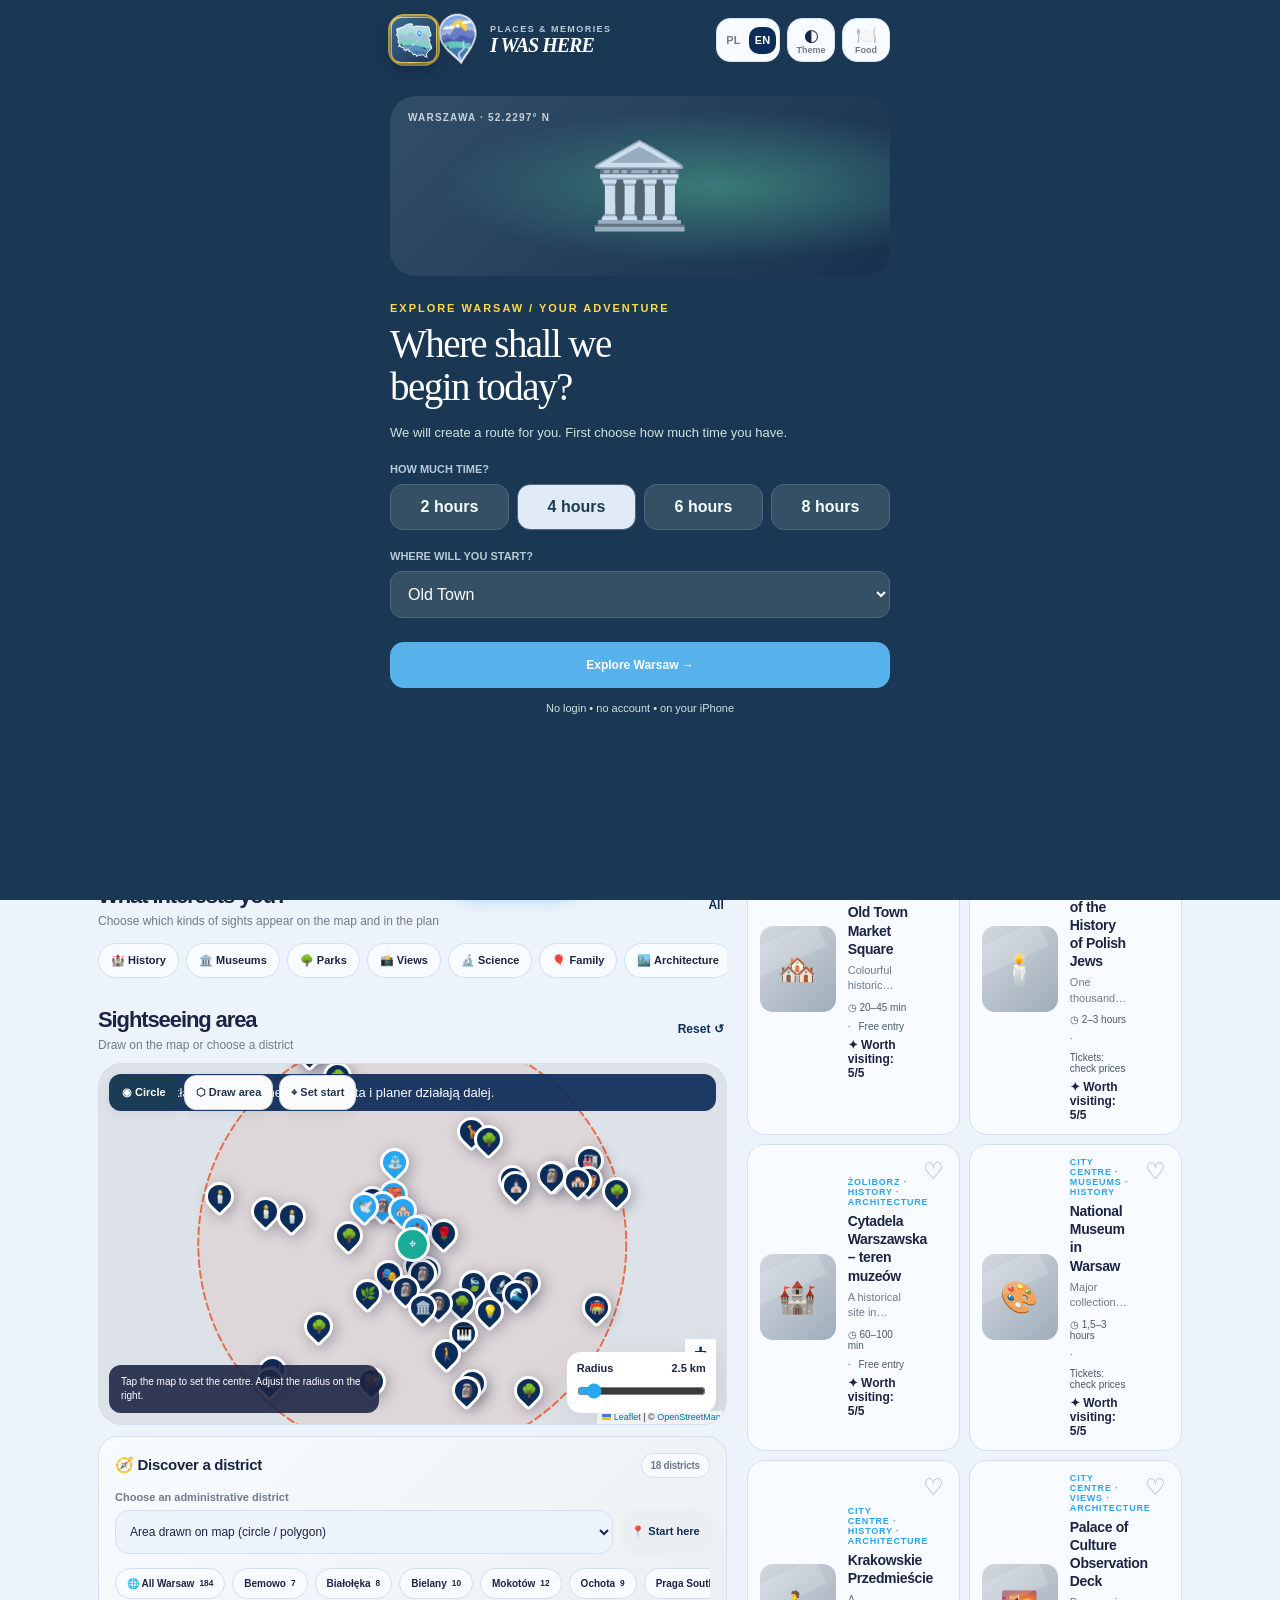
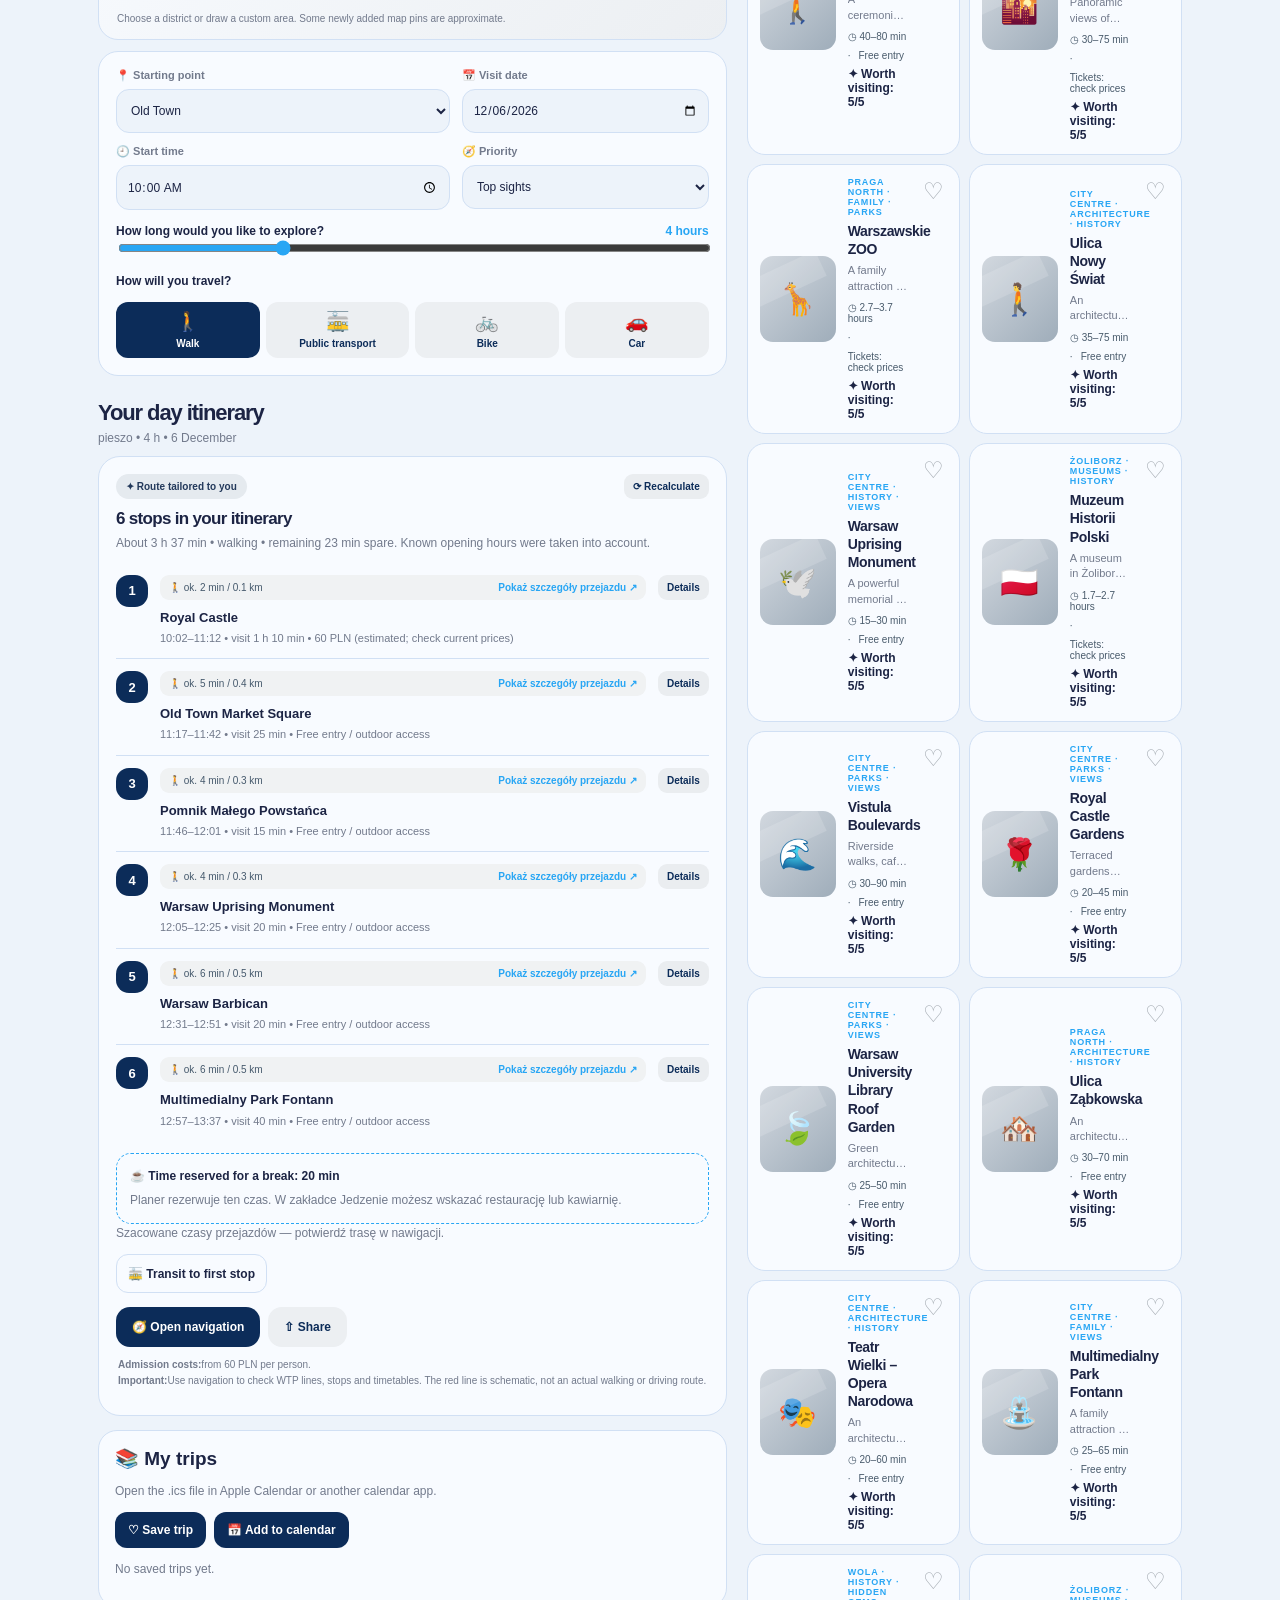
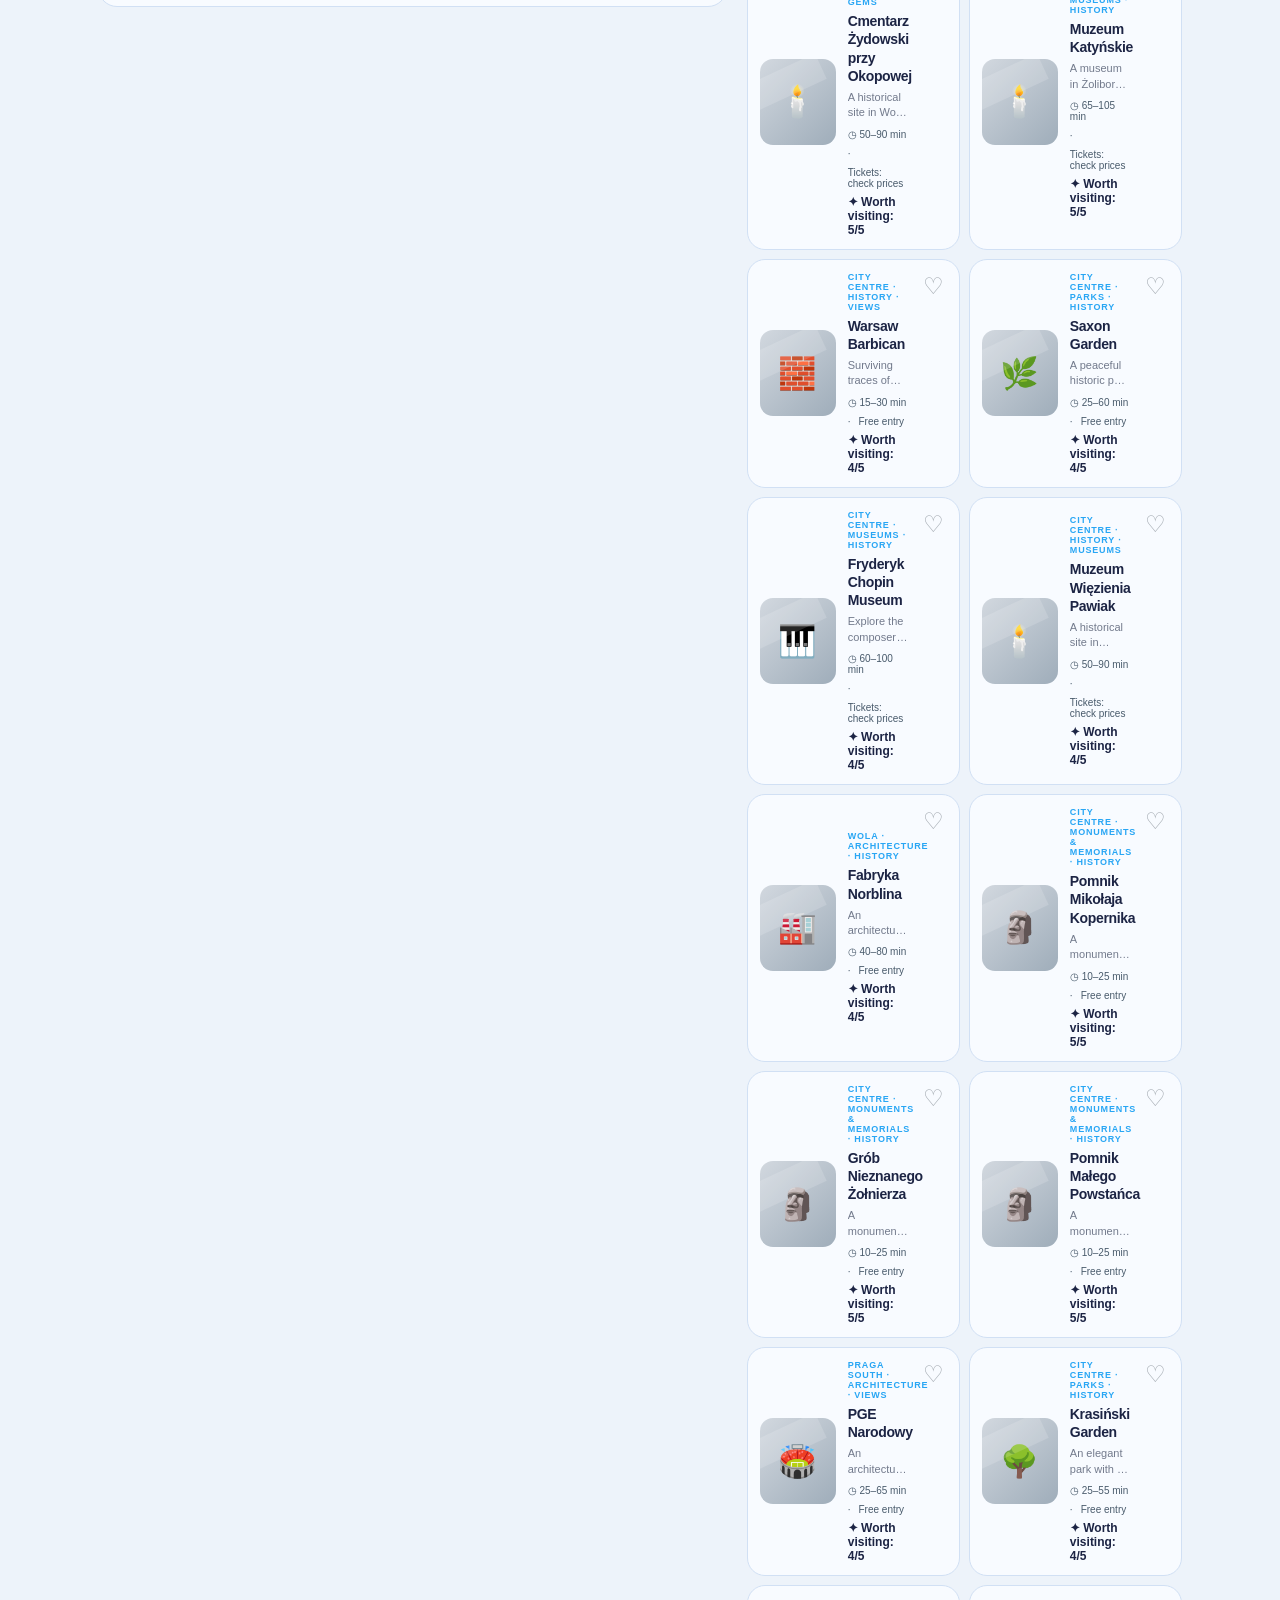
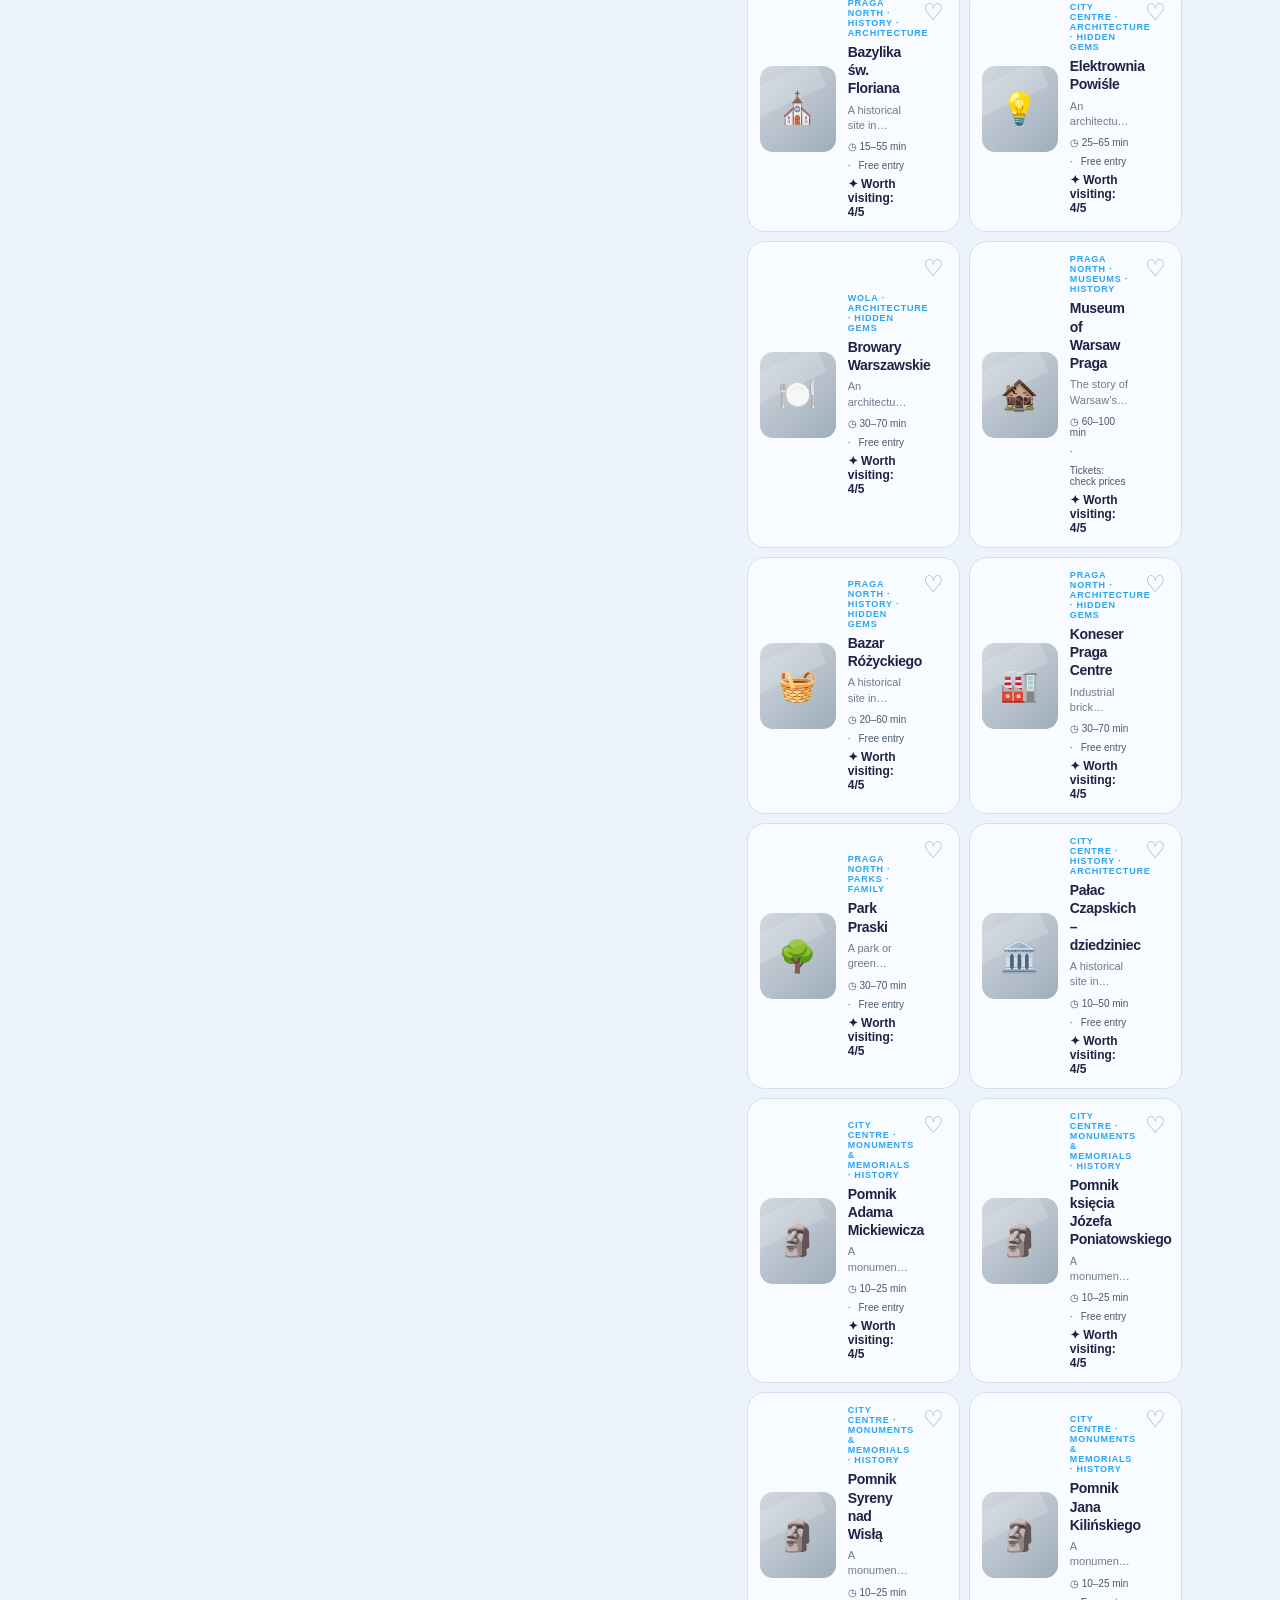
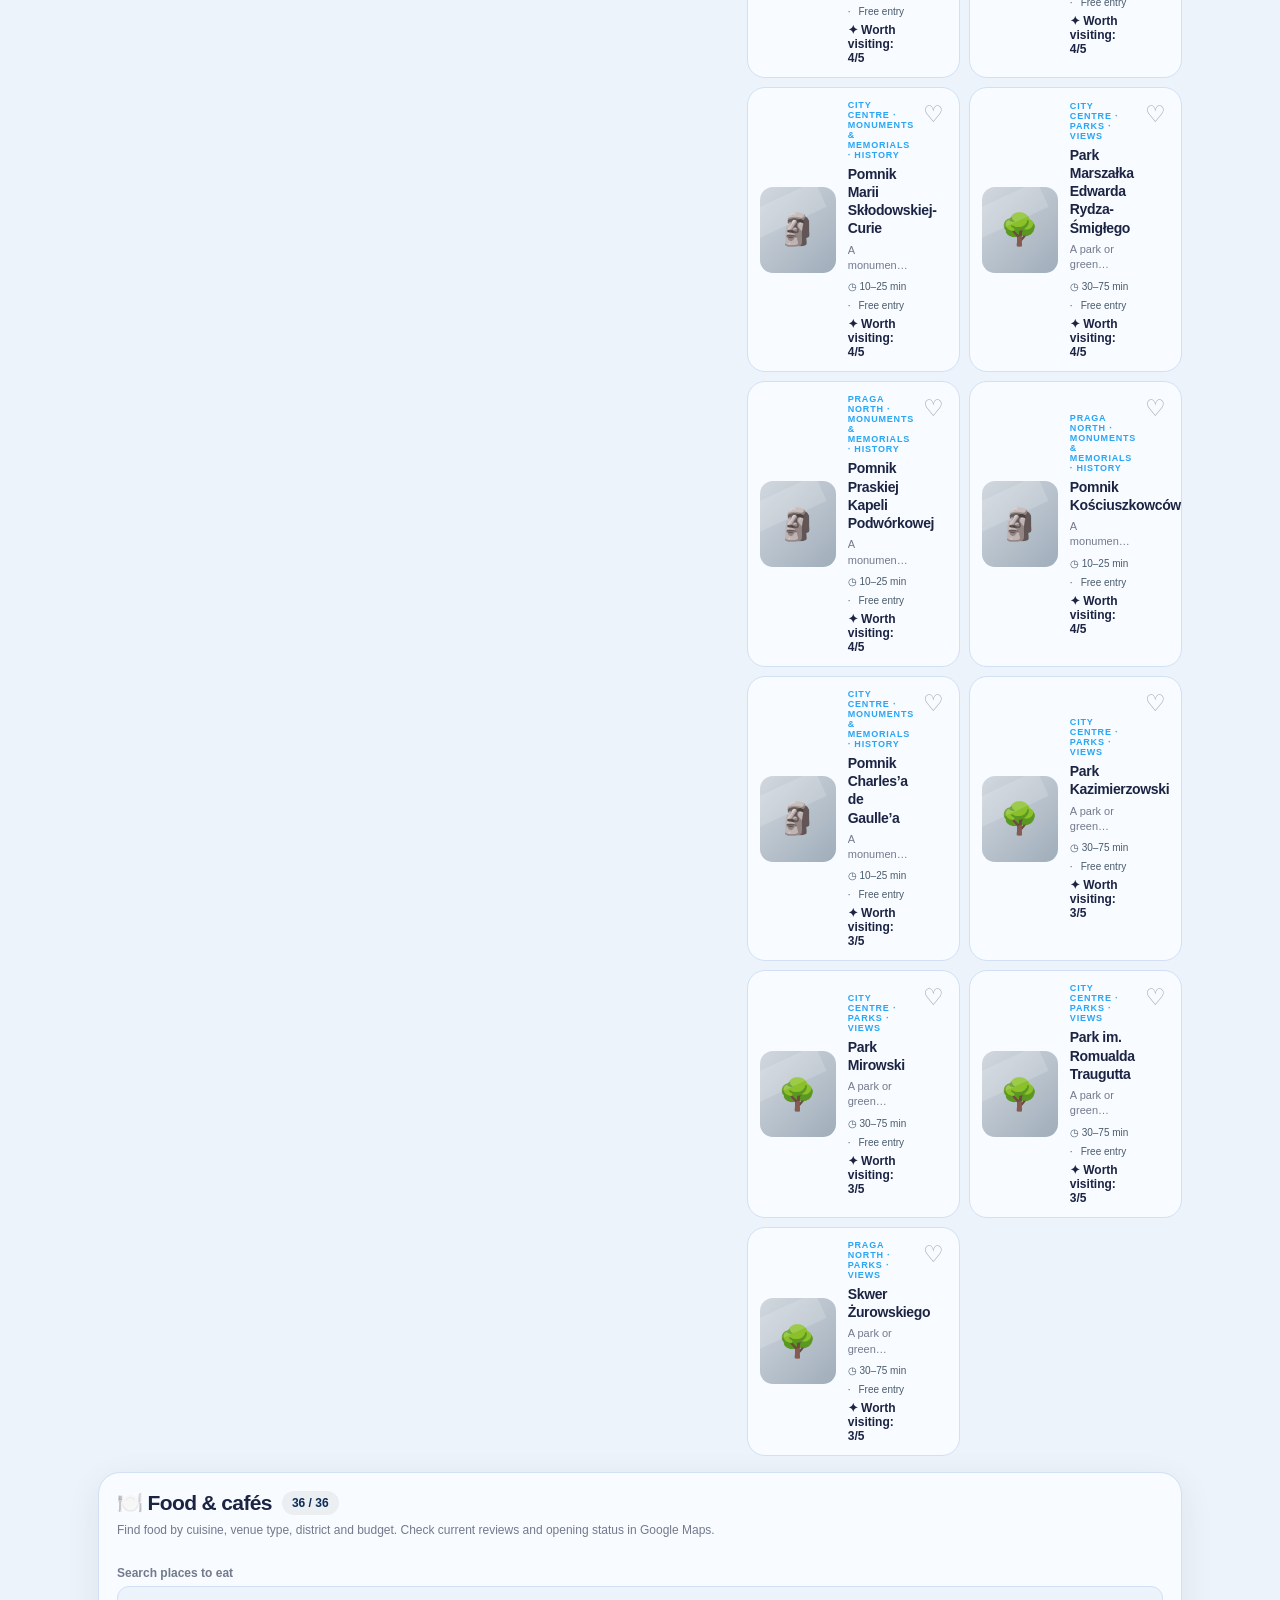
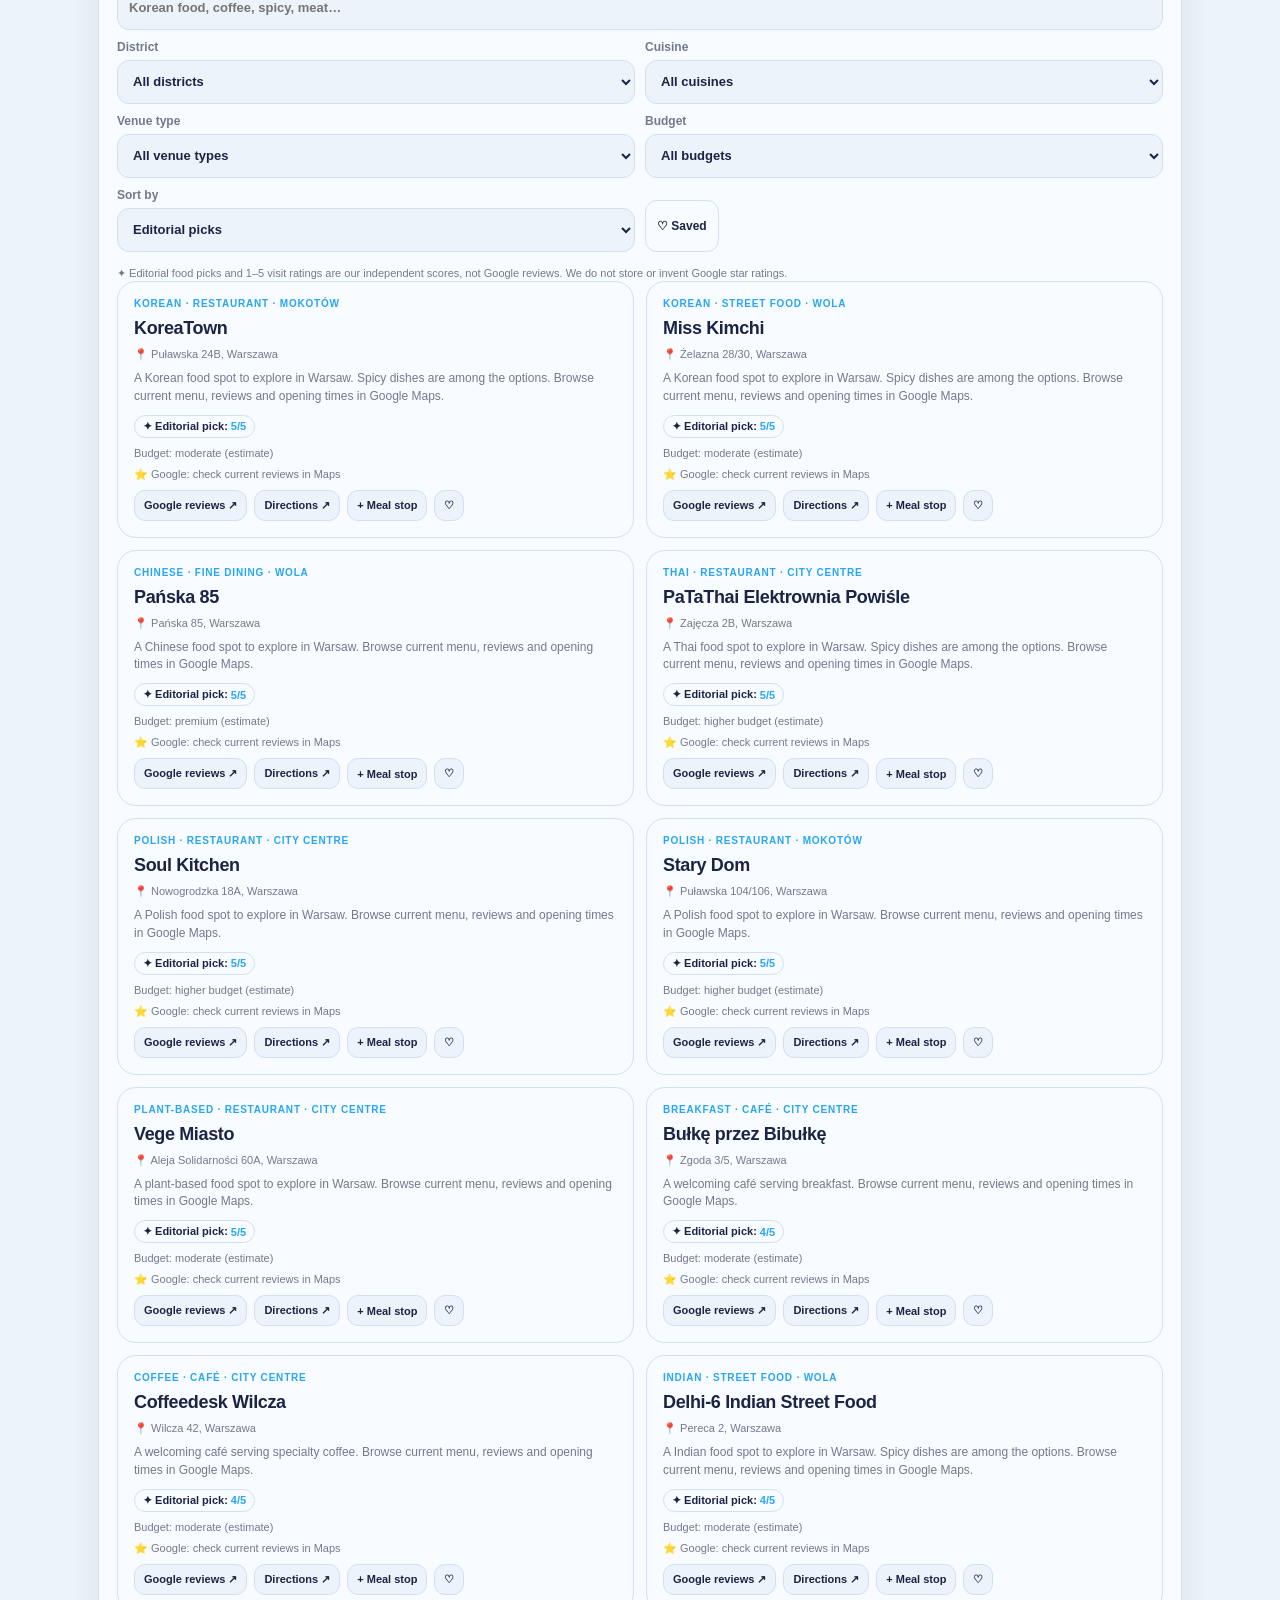
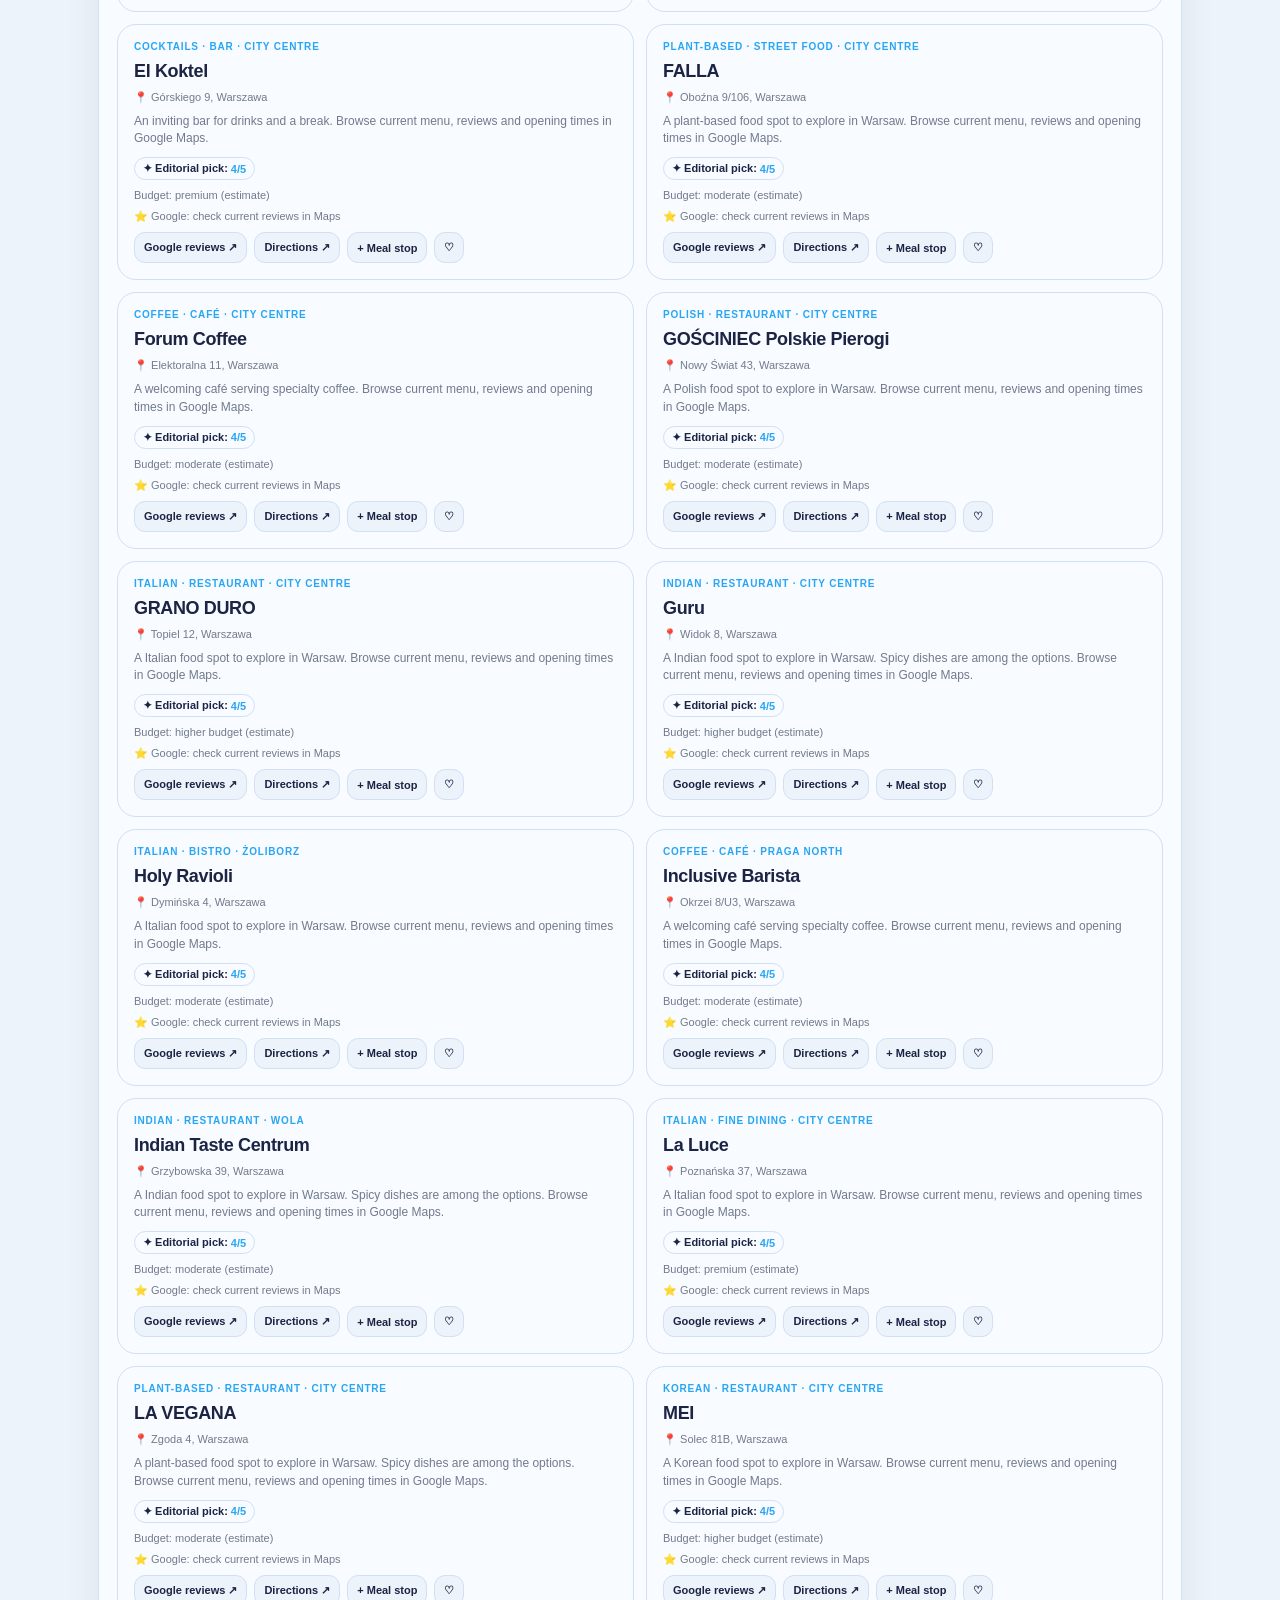
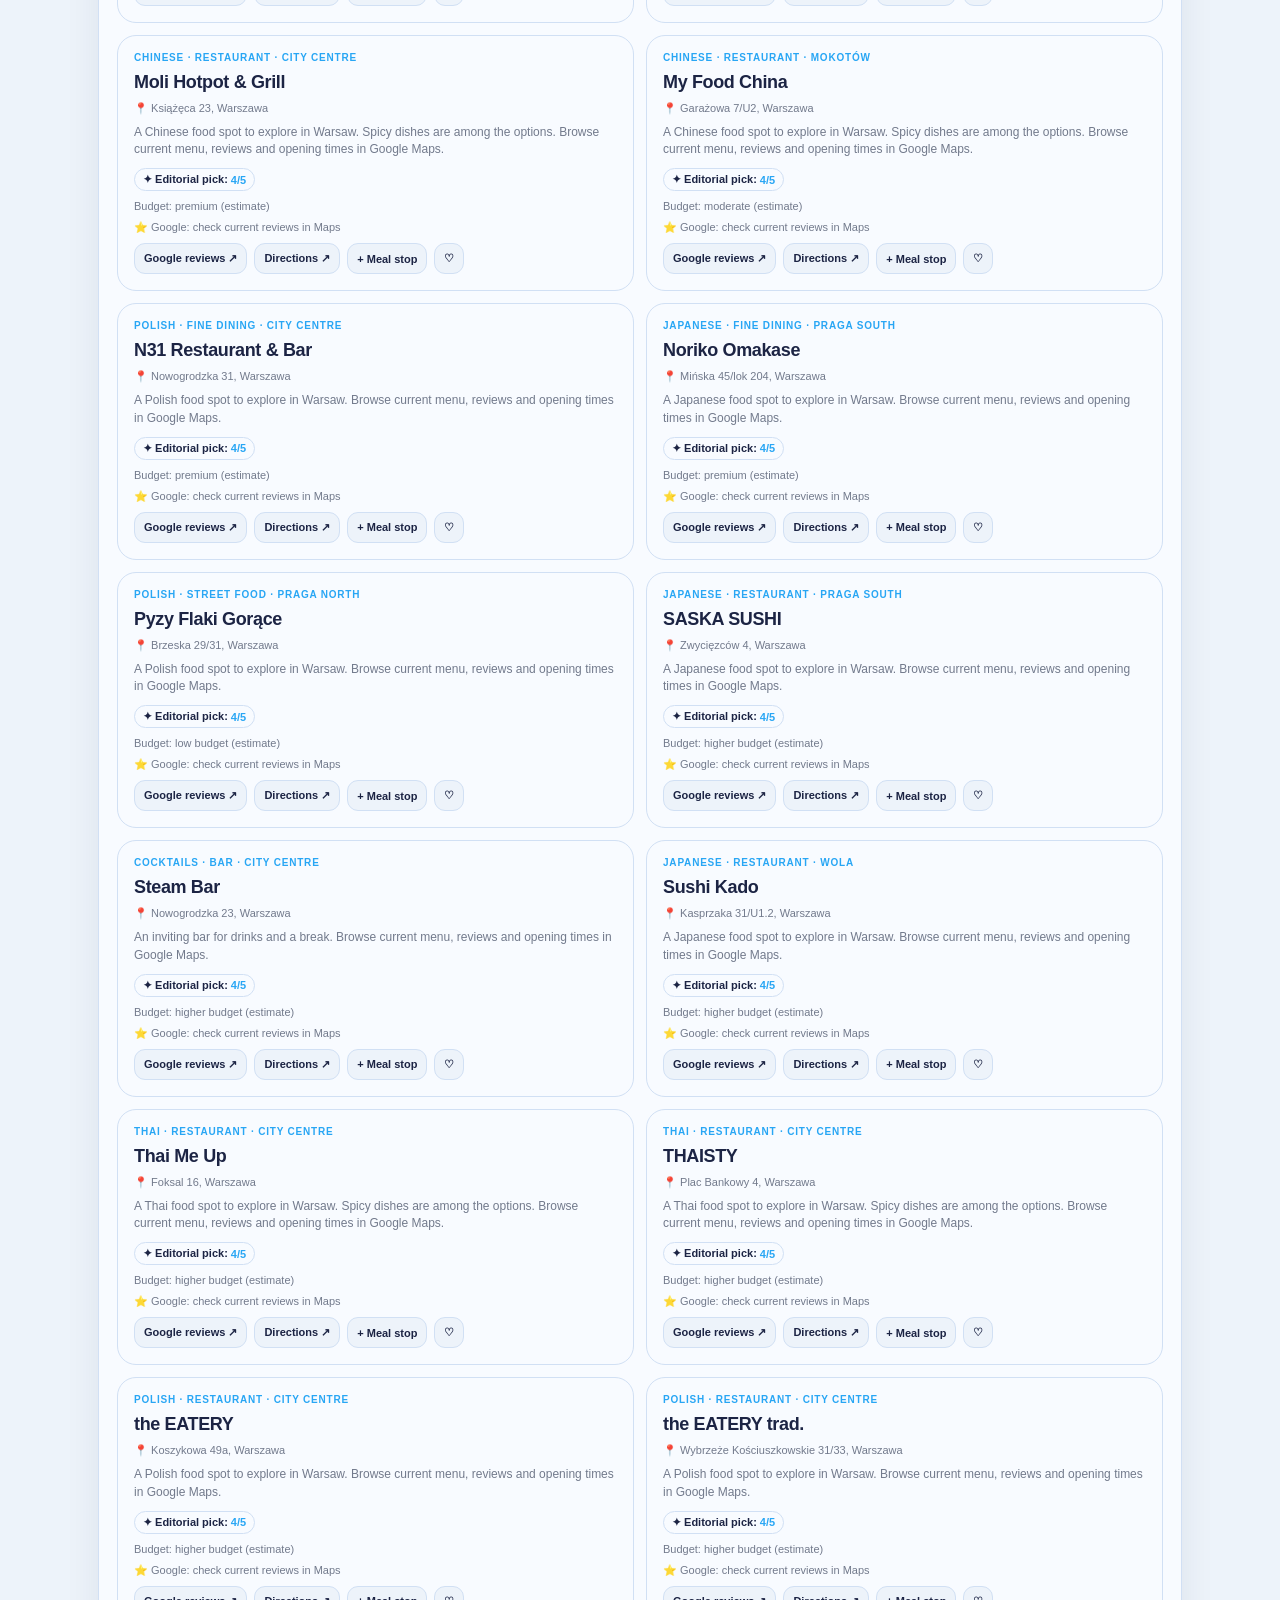
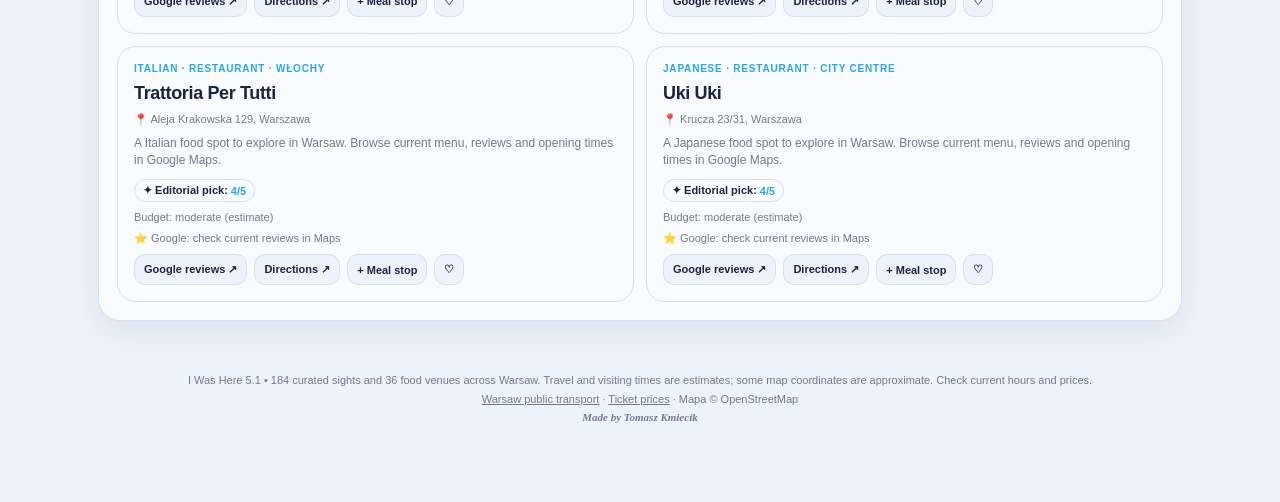
==== commit 379417bc: "8.9.1: główny akcent błękitny zamiast różowego Akcent #28A6F4 w całej aplikacji (menu, pinezki, prze" ====
--- a/index.html
+++ b/index.html
@@ -7,7 +7,7 @@
 <title>I Was Here — Places & Memories</title>
 <style>
 :root{--bg:#edf3fa;--panel:#f8fbff;--ink:#1c2444;--sub:#727a8c;--line:#d1e0f4;--primary:#1b3c55;--accent:#e86e4a;--mint:#b6c9d9;--glass:#eceff2;--shadow:0 10px 35px rgba(28,36,68,.08);--radius:23px;--safe:env(safe-area-inset-bottom, 0px)}
-#map .tiles-offline{position:absolute;left:10px;right:10px;top:10px;z-index:500;background:rgba(12,44,89,.92);color:#ffffff;border-radius:12px;padding:10px 12px;font-size:13px;line-height:1.35;pointer-events:none}*{box-sizing:border-box}html{font-family:Inter,-apple-system,BlinkMacSystemFont,"Segoe UI",sans-serif;-webkit-text-size-adjust:100%}body{background:var(--bg);color:var(--ink);margin:0;min-height:100vh}button,input,select{font:inherit}button{cursor:pointer;-webkit-tap-highlight-color:transparent}button:focus-visible,a:focus-visible,input:focus-visible,select:focus-visible{outline:3px solid var(--accent);outline-offset:2px}a{color:inherit;text-decoration:none}.app{width:min(100%,1140px);margin:auto;padding:0 18px 100px}.top{display:flex;align-items:center;justify-content:space-between;padding:22px 0 19px}.brand{display:flex;align-items:center;gap:11px}.mark{display:grid;place-items:center;background:var(--primary);color:white;width:44px;height:44px;border-radius:15px;font-size:24px;transform:rotate(-7deg)}.mark>span{transform:rotate(7deg)}.brand small{display:block;color:var(--sub);font-size:10px;letter-spacing:.18em;text-transform:uppercase;font-weight:800}.brand b{display:block;font-size:18px;letter-spacing:-.045em}.top-actions{display:flex;gap:7px}.icon-btn{border:1px solid var(--line);background:var(--panel);color:var(--ink);border-radius:15px;width:43px;height:43px;font-size:21px;display:grid;place-items:center}.hero{position:relative;overflow:hidden;border-radius:28px;background:#1d3b58;color:#ffffff;min-height:195px;padding:27px 27px 30px;isolation:isolate}.hero:before{content:"";position:absolute;inset:-20% 25% -40% -30%;border:1px solid rgba(255,255,255,.14);border-radius:50%;transform:rotate(-20deg)}.hero:after{content:"";position:absolute;width:400px;height:400px;border:1px solid rgba(255,255,255,.12);border-radius:50%;left:25%;top:-170px}.hero-art{position:absolute;bottom:-17px;right:-28px;width:65%;max-width:520px;opacity:.44;z-index:-1}.eyebrow{font-size:11px;font-weight:800;letter-spacing:.18em;color:#ef9bc4;text-transform:uppercase}.hero h1{font-family:Georgia,serif;font-size:clamp(29px,6vw,49px);font-weight:400;line-height:1.1;letter-spacing:-.04em;margin:12px 0 10px;max-width:490px}.hero p{color:#d5dadf;line-height:1.5;font-size:13px;margin:0;max-width:380px}.stats{display:grid;grid-template-columns:repeat(3,1fr);gap:11px;margin:15px 0 24px}.stat{background:var(--panel);padding:16px 14px;border:1px solid var(--line);border-radius:19px;min-width:0}.stat small{font-size:10px;color:var(--sub);display:block;margin-bottom:7px}.stat strong{font-size:18px;letter-spacing:-.04em;white-space:nowrap}.stat em{display:block;font-style:normal;color:var(--sub);font-size:10px;margin-top:5px}.section-title{display:flex;justify-content:space-between;gap:12px;align-items:center;margin:24px 0 11px}.section-title h2{font-size:22px;letter-spacing:-.05em;margin:0}.section-title .subheading{font-size:12px;color:var(--sub);margin:5px 0 0}.textbtn{background:none;border:0;color:var(--primary);font-size:12px;font-weight:800;padding:7px 3px}.map-wrap{position:relative;background:#dce1e6;border-radius:24px;overflow:hidden;border:1px solid var(--line)}#map{height:360px;z-index:1;background:#dde2e8}.map-tools{position:absolute;z-index:500;top:11px;left:11px;right:11px;display:flex;gap:6px;align-items:center;flex-wrap:wrap;pointer-events:none}.toolchip{pointer-events:auto;background:rgba(255,255,255,.98);border:1px solid #d8dce0;border-radius:12px;padding:10px 11px;font-size:11px;font-weight:700;color:#213551;box-shadow:0 3px 12px #1e343317}.toolchip.active{background:#1b3c55;color:#ffffff;border-color:#1b3c55}.map-bottom{position:absolute;z-index:500;left:10px;right:10px;bottom:11px;display:flex;align-items:flex-end;justify-content:space-between;gap:10px;pointer-events:none}.map-hint{background:rgba(28,36,68,.89);color:white;font-size:10px;line-height:1.4;border-radius:12px;padding:10px 12px;max-width:270px;pointer-events:auto}.map-bottom .radius{background:white;border-radius:14px;padding:10px;pointer-events:auto;min-width:142px;max-width:172px;box-shadow:var(--shadow)}.radius label{font-size:11px;font-weight:800;display:flex;justify-content:space-between}.radius input{width:100%;accent-color:var(--accent);margin:9px 0 0}.leaflet-container{font:inherit}.leaflet-control-attribution{font-size:9px!important}.leaflet-touch .leaflet-control-zoom{border:0;box-shadow:var(--shadow)}.leaflet-touch .leaflet-control-zoom a{width:31px;height:31px;line-height:31px;color:var(--primary)}.pin{background:var(--primary);height:29px;width:29px;border:3px solid white;border-radius:50% 50% 50% 4px;transform:rotate(-45deg);box-shadow:0 4px 14px #1318394d;display:grid;place-items:center}.pin span{transform:rotate(45deg);color:#ffffff;font-size:13px}.pin.route{background:var(--accent)}.pin.start{background:#1aab98;width:35px;height:35px;border-radius:50%;transform:none}.pin.start span{transform:none}.control-card{border-radius:20px;padding:17px;background:var(--panel);border:1px solid var(--line);margin-top:11px}.control-grid{display:grid;grid-template-columns:1.15fr .85fr;gap:12px}.field label{display:block;font-size:11px;color:var(--sub);margin-bottom:7px;font-weight:800}.field select,.field input{width:100%;border:1px solid var(--line);border-radius:13px;background:var(--bg);color:var(--ink);padding:12px 10px;font-size:12px;min-height:44px}.range-head{display:flex;justify-content:space-between;align-items:center;margin-top:14px;font-size:12px;font-weight:800}.range-head em{font-style:normal;color:var(--accent)}input[type=range]{width:100%;accent-color:var(--accent)}.transport{display:grid;grid-template-columns:repeat(4,1fr);gap:6px;margin:14px 0 0}.transport button{background:var(--glass);border:1px solid transparent;color:var(--primary);border-radius:12px;min-height:56px;font-size:10px;font-weight:800;display:flex;align-items:center;flex-direction:column;justify-content:center;gap:5px}.transport button span{font-size:19px}.transport button.active{background:var(--primary);color:#ffffff}.chips{display:flex;gap:7px;overflow:auto;scrollbar-width:none;padding:4px 0 5px}.chips::-webkit-scrollbar{display:none}.chip{white-space:nowrap;display:inline-flex;align-items:center;gap:5px;border-radius:50px;padding:10px 12px;border:1px solid var(--line);background:var(--panel);font-size:11px;font-weight:750;color:var(--ink)}.chip.selected{background:var(--primary);border-color:var(--primary);color:#ffffff}.route-top{display:flex;gap:12px;align-items:flex-start;justify-content:space-between}.badge{font-size:10px;background:#e5eaef;color:#23395b;border-radius:30px;padding:7px 10px;font-weight:800;display:inline-flex}.route-summary{border:1px solid var(--line);background:var(--panel);border-radius:22px;padding:17px}.route-summary h3{font-size:17px;letter-spacing:-.04em;margin:10px 0 5px}.route-summary p{color:var(--sub);font-size:12px;line-height:1.55;margin:0}.route-list{margin-top:10px}.route-item{display:flex;align-items:flex-start;gap:12px;padding:12px 0;position:relative}.route-item:not(:last-child){border-bottom:1px solid var(--line)}.route-index{display:grid;place-items:center;border-radius:13px;width:32px;height:32px;flex:0 0 32px;background:var(--primary);color:white;font-weight:800;font-size:13px}.route-item-content{flex:1;min-width:0}.route-item-content strong{font-size:13px;line-height:1.4;display:block}.route-item-content small{color:var(--sub);font-size:11px;line-height:1.4;display:block;margin-top:4px}.route-item-content .leg{background:#f0f2f3;padding:7px 9px;border-radius:9px;display:flex;align-items:center;justify-content:space-between;gap:5px;margin:0 0 9px;font-size:10px;color:#45596c}.route-item-content .leg a{color:var(--accent);font-weight:800;text-align:right}.tiny-action{border:0;background:#eaedf0;color:var(--primary);border-radius:9px;padding:7px 9px;font-size:10px;font-weight:800;white-space:nowrap}.route-actions{display:flex;gap:8px;margin-top:14px}.btn{background:var(--primary);border:none;color:#ffffff;border-radius:14px;padding:13px 16px;font-size:12px;font-weight:800;display:inline-flex;align-items:center;justify-content:center;gap:8px}.btn.secondary{background:var(--glass);color:var(--primary)}.btn.accent{background:var(--accent)}.btn:disabled{opacity:.45;cursor:not-allowed}.btn.block{width:100%}.price-note,.disclaimer{color:var(--sub);font-size:10px;line-height:1.55;margin:10px 2px}.places-list{display:grid;grid-template-columns:1fr;gap:9px}.place-card{border:1px solid var(--line);background:var(--panel);border-radius:18px;padding:12px;display:flex;gap:12px;align-items:center}.place-thumb{width:76px;height:86px;border-radius:13px;background:linear-gradient(135deg,#d2d8df,#9fadba);display:grid;place-items:center;font-size:31px;flex:0 0 76px;position:relative;overflow:hidden}.place-thumb:after{content:"";position:absolute;height:28px;width:90px;transform:rotate(-25deg);background:rgba(255,255,255,.15);top:12px;left:-25px}.place-body{flex:1;min-width:0}.place-body .cat{font-size:9px;letter-spacing:.09em;text-transform:uppercase;color:var(--accent);font-weight:800}.place-body h4{font-size:14px;letter-spacing:-.025em;margin:5px 0;line-height:1.3}.place-body p{font-size:11px;line-height:1.4;color:var(--sub);margin:0 0 8px;display:-webkit-box;-webkit-line-clamp:2;-webkit-box-orient:vertical;overflow:hidden}.meta{display:flex;gap:8px;flex-wrap:wrap;font-size:10px;color:#485a6b}.bookmark{align-self:flex-start;background:transparent;border:0;font-size:23px;padding:1px 3px;color:#a3aab0}.bookmark.active{color:var(--accent)}.footer{padding:34px 10px 15px;color:var(--sub);text-align:center;font-size:11px;line-height:1.7}.footer a{text-decoration:underline}.bottom-nav{position:fixed;z-index:1500;bottom:0;left:0;right:0;background:rgba(248,251,255,.96);backdrop-filter:blur(18px);border-top:1px solid var(--line);display:flex;justify-content:space-around;align-items:center;padding:9px 12px calc(8px + var(--safe));box-shadow:0 -8px 26px #1928410d}.bottom-nav button{border:0;background:none;color:var(--sub);font-size:10px;font-weight:800;display:flex;flex-direction:column;gap:4px;align-items:center;width:33%}.bottom-nav button span{font-size:20px}.bottom-nav button.active{color:var(--primary)}.overlay{position:fixed;inset:0;background:rgba(14,24,41,.6);z-index:2100;display:none;align-items:flex-end;justify-content:center;backdrop-filter:blur(5px)}.overlay.show{display:flex}.sheet{background:var(--panel);border-radius:26px 26px 0 0;width:100%;max-width:620px;max-height:90dvh;overflow:auto;padding:22px 20px calc(27px + var(--safe));box-shadow:0 -22px 45px #09143622;animation:slide .25s ease-out}.sheet .grab{width:44px;height:5px;background:#d6d9dc;margin:-10px auto 17px;border-radius:6px}.sheet h2{font-size:26px;letter-spacing:-.05em;margin:8px 0}.sheet h3{font-size:14px;margin:22px 0 7px}.sheet p{font-size:13px;line-height:1.7;color:var(--sub)}.sheet-grid{display:grid;grid-template-columns:repeat(2,1fr);gap:10px;margin:15px 0}.sheet-grid .cell{border-radius:13px;background:var(--glass);padding:13px;font-size:12px}.sheet-grid .cell small{display:block;font-size:10px;color:var(--sub);margin-bottom:5px}.sheet-grid .cell b{font-size:13px}.sheet-close{float:right;border:0;background:var(--glass);border-radius:12px;padding:8px 11px;font-weight:800;color:var(--ink)}.note{background:#d6e5f9;border-radius:13px;color:#7a692d;padding:11px;font-size:11px;line-height:1.6}.stamps{display:grid;grid-template-columns:repeat(3,1fr);gap:9px}.stamp{padding:16px 7px;border:1px dashed #b5c1d5;border-radius:16px;display:flex;gap:5px;align-items:center;flex-direction:column;color:#99a3b2;text-align:center;background:var(--panel);min-height:115px}.stamp span{font-size:31px;filter:grayscale(1);opacity:.5}.stamp b{font-size:10px;line-height:1.3}.stamp.earned{border:2px dashed #dc659f;color:var(--primary);background:#e1edfd}.stamp.earned span{filter:none;opacity:1}.welcome{position:fixed;inset:0;background:#1a3854;z-index:3000;display:none;overflow:auto;color:white;padding:42px max(22px,calc((100% - 500px)/2)) calc(26px + var(--safe))}.welcome.show{display:block}.welcome-art{width:100%;height:180px;display:grid;place-items:center;border-radius:26px;background:radial-gradient(ellipse at 65% 50%,#3a7a78,transparent 60%),linear-gradient(135deg,#314e68,#19314e);font-size:83px;margin-bottom:26px;position:relative}.welcome-art:before{content:"WARSZAWA  ·  52.2297° N";position:absolute;top:16px;left:18px;color:#c7d2dc;font-size:10px;font-weight:800;letter-spacing:.12em}.welcome h1{font-family:Georgia,serif;font-size:39px;font-weight:400;line-height:1.1;letter-spacing:-.04em;margin:9px 0}.welcome p{color:#d2e0df;font-size:13px;line-height:1.65}.welcome label{display:block;font-size:11px;font-weight:800;color:#b8c9d7;margin:20px 0 9px}.welcome .duration-buttons{display:grid;grid-template-columns:repeat(4,1fr);gap:8px}.duration-buttons button{padding:13px 0;background:#354f64;border:1px solid #516679;border-radius:13px;color:#f4ffff;font-weight:800}.duration-buttons button.chosen{background:#e1ebf8;color:#1b3c55}.welcome .btn{background:#eb579f;color:white;margin-top:24px;padding:16px}.welcome select{background:#354f64;color:#ffffff;border:1px solid #516679;padding:13px;border-radius:12px;width:100%}.tabs{display:flex;gap:7px;margin:10px 0}.tabs button{flex:1;border-radius:12px;border:1px solid var(--line);padding:12px 4px;background:var(--glass);color:var(--primary);font-size:11px;font-weight:800}.tabs button.active{background:var(--primary);color:#ffffff}.hidden{display:none!important}@keyframes slide{from{transform:translateY(20px);opacity:.7}to{transform:translateY(0);opacity:1}}.theme-dark{--bg:#131c35;--panel:#1e2b48;--ink:#eff2f5;--sub:#9aa8b3;--line:#344665;--primary:#75b4aa;--accent:#f46dae;--mint:#456c69;--glass:#283c55;--shadow:0 10px 35px #08112a45}.theme-dark .hero{background:#284560}.theme-dark .transport button.active,.theme-dark .chip.selected,.theme-dark .route-index,.theme-dark .btn:not(.secondary){color:#132435}.theme-dark .toolchip.active{background:#1b3c55;color:white}.theme-dark .bottom-nav{background:#1e2b48f5}.theme-dark .route-item-content .leg{background:#304158}.theme-forest{--bg:#eaeef3;--panel:#f8fbff;--ink:#202b3c;--sub:#6c7882;--line:#d6dce1;--primary:#33435c;--accent:#b63975;--mint:#a4bfd6;--glass:#eaeef3}.theme-forest .hero{background:#32435c}@media(min-width:790px){.app{padding:0 28px 60px}.two-col{display:grid;grid-template-columns:minmax(0,1.3fr) minmax(320px,.9fr);gap:20px;align-items:start}.right-col .section-title{margin-top:0}.stats{max-width:620px}.places-list{grid-template-columns:repeat(2,minmax(0,1fr))}.bottom-nav{max-width:500px;left:50%;transform:translateX(-50%);border:1px solid var(--line);border-radius:22px 22px 0 0}.hero{min-height:210px}}@media(max-width:390px){.app{padding:0 11px 100px}.hero{padding:23px 19px;min-height:184px}.stat{padding:14px 8px}.stat strong{font-size:16px}#map{height:340px}.map-tools{gap:4px}.toolchip{padding:8px 9px;font-size:10px}.map-hint{font-size:9px;max-width:175px}}
+#map .tiles-offline{position:absolute;left:10px;right:10px;top:10px;z-index:500;background:rgba(12,44,89,.92);color:#ffffff;border-radius:12px;padding:10px 12px;font-size:13px;line-height:1.35;pointer-events:none}*{box-sizing:border-box}html{font-family:Inter,-apple-system,BlinkMacSystemFont,"Segoe UI",sans-serif;-webkit-text-size-adjust:100%}body{background:var(--bg);color:var(--ink);margin:0;min-height:100vh}button,input,select{font:inherit}button{cursor:pointer;-webkit-tap-highlight-color:transparent}button:focus-visible,a:focus-visible,input:focus-visible,select:focus-visible{outline:3px solid var(--accent);outline-offset:2px}a{color:inherit;text-decoration:none}.app{width:min(100%,1140px);margin:auto;padding:0 18px 100px}.top{display:flex;align-items:center;justify-content:space-between;padding:22px 0 19px}.brand{display:flex;align-items:center;gap:11px}.mark{display:grid;place-items:center;background:var(--primary);color:white;width:44px;height:44px;border-radius:15px;font-size:24px;transform:rotate(-7deg)}.mark>span{transform:rotate(7deg)}.brand small{display:block;color:var(--sub);font-size:10px;letter-spacing:.18em;text-transform:uppercase;font-weight:800}.brand b{display:block;font-size:18px;letter-spacing:-.045em}.top-actions{display:flex;gap:7px}.icon-btn{border:1px solid var(--line);background:var(--panel);color:var(--ink);border-radius:15px;width:43px;height:43px;font-size:21px;display:grid;place-items:center}.hero{position:relative;overflow:hidden;border-radius:28px;background:#1d3b58;color:#ffffff;min-height:195px;padding:27px 27px 30px;isolation:isolate}.hero:before{content:"";position:absolute;inset:-20% 25% -40% -30%;border:1px solid rgba(255,255,255,.14);border-radius:50%;transform:rotate(-20deg)}.hero:after{content:"";position:absolute;width:400px;height:400px;border:1px solid rgba(255,255,255,.12);border-radius:50%;left:25%;top:-170px}.hero-art{position:absolute;bottom:-17px;right:-28px;width:65%;max-width:520px;opacity:.44;z-index:-1}.eyebrow{font-size:11px;font-weight:800;letter-spacing:.18em;color:#9bcfef;text-transform:uppercase}.hero h1{font-family:Georgia,serif;font-size:clamp(29px,6vw,49px);font-weight:400;line-height:1.1;letter-spacing:-.04em;margin:12px 0 10px;max-width:490px}.hero p{color:#d5dadf;line-height:1.5;font-size:13px;margin:0;max-width:380px}.stats{display:grid;grid-template-columns:repeat(3,1fr);gap:11px;margin:15px 0 24px}.stat{background:var(--panel);padding:16px 14px;border:1px solid var(--line);border-radius:19px;min-width:0}.stat small{font-size:10px;color:var(--sub);display:block;margin-bottom:7px}.stat strong{font-size:18px;letter-spacing:-.04em;white-space:nowrap}.stat em{display:block;font-style:normal;color:var(--sub);font-size:10px;margin-top:5px}.section-title{display:flex;justify-content:space-between;gap:12px;align-items:center;margin:24px 0 11px}.section-title h2{font-size:22px;letter-spacing:-.05em;margin:0}.section-title .subheading{font-size:12px;color:var(--sub);margin:5px 0 0}.textbtn{background:none;border:0;color:var(--primary);font-size:12px;font-weight:800;padding:7px 3px}.map-wrap{position:relative;background:#dce1e6;border-radius:24px;overflow:hidden;border:1px solid var(--line)}#map{height:360px;z-index:1;background:#dde2e8}.map-tools{position:absolute;z-index:500;top:11px;left:11px;right:11px;display:flex;gap:6px;align-items:center;flex-wrap:wrap;pointer-events:none}.toolchip{pointer-events:auto;background:rgba(255,255,255,.98);border:1px solid #d8dce0;border-radius:12px;padding:10px 11px;font-size:11px;font-weight:700;color:#213551;box-shadow:0 3px 12px #1e343317}.toolchip.active{background:#1b3c55;color:#ffffff;border-color:#1b3c55}.map-bottom{position:absolute;z-index:500;left:10px;right:10px;bottom:11px;display:flex;align-items:flex-end;justify-content:space-between;gap:10px;pointer-events:none}.map-hint{background:rgba(28,36,68,.89);color:white;font-size:10px;line-height:1.4;border-radius:12px;padding:10px 12px;max-width:270px;pointer-events:auto}.map-bottom .radius{background:white;border-radius:14px;padding:10px;pointer-events:auto;min-width:142px;max-width:172px;box-shadow:var(--shadow)}.radius label{font-size:11px;font-weight:800;display:flex;justify-content:space-between}.radius input{width:100%;accent-color:var(--accent);margin:9px 0 0}.leaflet-container{font:inherit}.leaflet-control-attribution{font-size:9px!important}.leaflet-touch .leaflet-control-zoom{border:0;box-shadow:var(--shadow)}.leaflet-touch .leaflet-control-zoom a{width:31px;height:31px;line-height:31px;color:var(--primary)}.pin{background:var(--primary);height:29px;width:29px;border:3px solid white;border-radius:50% 50% 50% 4px;transform:rotate(-45deg);box-shadow:0 4px 14px #1318394d;display:grid;place-items:center}.pin span{transform:rotate(45deg);color:#ffffff;font-size:13px}.pin.route{background:var(--accent)}.pin.start{background:#1aab98;width:35px;height:35px;border-radius:50%;transform:none}.pin.start span{transform:none}.control-card{border-radius:20px;padding:17px;background:var(--panel);border:1px solid var(--line);margin-top:11px}.control-grid{display:grid;grid-template-columns:1.15fr .85fr;gap:12px}.field label{display:block;font-size:11px;color:var(--sub);margin-bottom:7px;font-weight:800}.field select,.field input{width:100%;border:1px solid var(--line);border-radius:13px;background:var(--bg);color:var(--ink);padding:12px 10px;font-size:12px;min-height:44px}.range-head{display:flex;justify-content:space-between;align-items:center;margin-top:14px;font-size:12px;font-weight:800}.range-head em{font-style:normal;color:var(--accent)}input[type=range]{width:100%;accent-color:var(--accent)}.transport{display:grid;grid-template-columns:repeat(4,1fr);gap:6px;margin:14px 0 0}.transport button{background:var(--glass);border:1px solid transparent;color:var(--primary);border-radius:12px;min-height:56px;font-size:10px;font-weight:800;display:flex;align-items:center;flex-direction:column;justify-content:center;gap:5px}.transport button span{font-size:19px}.transport button.active{background:var(--primary);color:#ffffff}.chips{display:flex;gap:7px;overflow:auto;scrollbar-width:none;padding:4px 0 5px}.chips::-webkit-scrollbar{display:none}.chip{white-space:nowrap;display:inline-flex;align-items:center;gap:5px;border-radius:50px;padding:10px 12px;border:1px solid var(--line);background:var(--panel);font-size:11px;font-weight:750;color:var(--ink)}.chip.selected{background:var(--primary);border-color:var(--primary);color:#ffffff}.route-top{display:flex;gap:12px;align-items:flex-start;justify-content:space-between}.badge{font-size:10px;background:#e5eaef;color:#23395b;border-radius:30px;padding:7px 10px;font-weight:800;display:inline-flex}.route-summary{border:1px solid var(--line);background:var(--panel);border-radius:22px;padding:17px}.route-summary h3{font-size:17px;letter-spacing:-.04em;margin:10px 0 5px}.route-summary p{color:var(--sub);font-size:12px;line-height:1.55;margin:0}.route-list{margin-top:10px}.route-item{display:flex;align-items:flex-start;gap:12px;padding:12px 0;position:relative}.route-item:not(:last-child){border-bottom:1px solid var(--line)}.route-index{display:grid;place-items:center;border-radius:13px;width:32px;height:32px;flex:0 0 32px;background:var(--primary);color:white;font-weight:800;font-size:13px}.route-item-content{flex:1;min-width:0}.route-item-content strong{font-size:13px;line-height:1.4;display:block}.route-item-content small{color:var(--sub);font-size:11px;line-height:1.4;display:block;margin-top:4px}.route-item-content .leg{background:#f0f2f3;padding:7px 9px;border-radius:9px;display:flex;align-items:center;justify-content:space-between;gap:5px;margin:0 0 9px;font-size:10px;color:#45596c}.route-item-content .leg a{color:var(--accent);font-weight:800;text-align:right}.tiny-action{border:0;background:#eaedf0;color:var(--primary);border-radius:9px;padding:7px 9px;font-size:10px;font-weight:800;white-space:nowrap}.route-actions{display:flex;gap:8px;margin-top:14px}.btn{background:var(--primary);border:none;color:#ffffff;border-radius:14px;padding:13px 16px;font-size:12px;font-weight:800;display:inline-flex;align-items:center;justify-content:center;gap:8px}.btn.secondary{background:var(--glass);color:var(--primary)}.btn.accent{background:var(--accent)}.btn:disabled{opacity:.45;cursor:not-allowed}.btn.block{width:100%}.price-note,.disclaimer{color:var(--sub);font-size:10px;line-height:1.55;margin:10px 2px}.places-list{display:grid;grid-template-columns:1fr;gap:9px}.place-card{border:1px solid var(--line);background:var(--panel);border-radius:18px;padding:12px;display:flex;gap:12px;align-items:center}.place-thumb{width:76px;height:86px;border-radius:13px;background:linear-gradient(135deg,#d2d8df,#9fadba);display:grid;place-items:center;font-size:31px;flex:0 0 76px;position:relative;overflow:hidden}.place-thumb:after{content:"";position:absolute;height:28px;width:90px;transform:rotate(-25deg);background:rgba(255,255,255,.15);top:12px;left:-25px}.place-body{flex:1;min-width:0}.place-body .cat{font-size:9px;letter-spacing:.09em;text-transform:uppercase;color:var(--accent);font-weight:800}.place-body h4{font-size:14px;letter-spacing:-.025em;margin:5px 0;line-height:1.3}.place-body p{font-size:11px;line-height:1.4;color:var(--sub);margin:0 0 8px;display:-webkit-box;-webkit-line-clamp:2;-webkit-box-orient:vertical;overflow:hidden}.meta{display:flex;gap:8px;flex-wrap:wrap;font-size:10px;color:#485a6b}.bookmark{align-self:flex-start;background:transparent;border:0;font-size:23px;padding:1px 3px;color:#a3aab0}.bookmark.active{color:var(--accent)}.footer{padding:34px 10px 15px;color:var(--sub);text-align:center;font-size:11px;line-height:1.7}.footer a{text-decoration:underline}.bottom-nav{position:fixed;z-index:1500;bottom:0;left:0;right:0;background:rgba(248,251,255,.96);backdrop-filter:blur(18px);border-top:1px solid var(--line);display:flex;justify-content:space-around;align-items:center;padding:9px 12px calc(8px + var(--safe));box-shadow:0 -8px 26px #1928410d}.bottom-nav button{border:0;background:none;color:var(--sub);font-size:10px;font-weight:800;display:flex;flex-direction:column;gap:4px;align-items:center;width:33%}.bottom-nav button span{font-size:20px}.bottom-nav button.active{color:var(--primary)}.overlay{position:fixed;inset:0;background:rgba(14,24,41,.6);z-index:2100;display:none;align-items:flex-end;justify-content:center;backdrop-filter:blur(5px)}.overlay.show{display:flex}.sheet{background:var(--panel);border-radius:26px 26px 0 0;width:100%;max-width:620px;max-height:90dvh;overflow:auto;padding:22px 20px calc(27px + var(--safe));box-shadow:0 -22px 45px #09143622;animation:slide .25s ease-out}.sheet .grab{width:44px;height:5px;background:#d6d9dc;margin:-10px auto 17px;border-radius:6px}.sheet h2{font-size:26px;letter-spacing:-.05em;margin:8px 0}.sheet h3{font-size:14px;margin:22px 0 7px}.sheet p{font-size:13px;line-height:1.7;color:var(--sub)}.sheet-grid{display:grid;grid-template-columns:repeat(2,1fr);gap:10px;margin:15px 0}.sheet-grid .cell{border-radius:13px;background:var(--glass);padding:13px;font-size:12px}.sheet-grid .cell small{display:block;font-size:10px;color:var(--sub);margin-bottom:5px}.sheet-grid .cell b{font-size:13px}.sheet-close{float:right;border:0;background:var(--glass);border-radius:12px;padding:8px 11px;font-weight:800;color:var(--ink)}.note{background:#d6e5f9;border-radius:13px;color:#7a692d;padding:11px;font-size:11px;line-height:1.6}.stamps{display:grid;grid-template-columns:repeat(3,1fr);gap:9px}.stamp{padding:16px 7px;border:1px dashed #b5c1d5;border-radius:16px;display:flex;gap:5px;align-items:center;flex-direction:column;color:#99a3b2;text-align:center;background:var(--panel);min-height:115px}.stamp span{font-size:31px;filter:grayscale(1);opacity:.5}.stamp b{font-size:10px;line-height:1.3}.stamp.earned{border:2px dashed #65aedc;color:var(--primary);background:#e1edfd}.stamp.earned span{filter:none;opacity:1}.welcome{position:fixed;inset:0;background:#1a3854;z-index:3000;display:none;overflow:auto;color:white;padding:42px max(22px,calc((100% - 500px)/2)) calc(26px + var(--safe))}.welcome.show{display:block}.welcome-art{width:100%;height:180px;display:grid;place-items:center;border-radius:26px;background:radial-gradient(ellipse at 65% 50%,#3a7a78,transparent 60%),linear-gradient(135deg,#314e68,#19314e);font-size:83px;margin-bottom:26px;position:relative}.welcome-art:before{content:"WARSZAWA  ·  52.2297° N";position:absolute;top:16px;left:18px;color:#c7d2dc;font-size:10px;font-weight:800;letter-spacing:.12em}.welcome h1{font-family:Georgia,serif;font-size:39px;font-weight:400;line-height:1.1;letter-spacing:-.04em;margin:9px 0}.welcome p{color:#d2e0df;font-size:13px;line-height:1.65}.welcome label{display:block;font-size:11px;font-weight:800;color:#b8c9d7;margin:20px 0 9px}.welcome .duration-buttons{display:grid;grid-template-columns:repeat(4,1fr);gap:8px}.duration-buttons button{padding:13px 0;background:#354f64;border:1px solid #516679;border-radius:13px;color:#f4ffff;font-weight:800}.duration-buttons button.chosen{background:#e1ebf8;color:#1b3c55}.welcome .btn{background:#57b2eb;color:white;margin-top:24px;padding:16px}.welcome select{background:#354f64;color:#ffffff;border:1px solid #516679;padding:13px;border-radius:12px;width:100%}.tabs{display:flex;gap:7px;margin:10px 0}.tabs button{flex:1;border-radius:12px;border:1px solid var(--line);padding:12px 4px;background:var(--glass);color:var(--primary);font-size:11px;font-weight:800}.tabs button.active{background:var(--primary);color:#ffffff}.hidden{display:none!important}@keyframes slide{from{transform:translateY(20px);opacity:.7}to{transform:translateY(0);opacity:1}}.theme-dark{--bg:#131c35;--panel:#1e2b48;--ink:#eff2f5;--sub:#9aa8b3;--line:#344665;--primary:#75b4aa;--accent:#6dc0f4;--mint:#456c69;--glass:#283c55;--shadow:0 10px 35px #08112a45}.theme-dark .hero{background:#284560}.theme-dark .transport button.active,.theme-dark .chip.selected,.theme-dark .route-index,.theme-dark .btn:not(.secondary){color:#132435}.theme-dark .toolchip.active{background:#1b3c55;color:white}.theme-dark .bottom-nav{background:#1e2b48f5}.theme-dark .route-item-content .leg{background:#304158}.theme-forest{--bg:#eaeef3;--panel:#f8fbff;--ink:#202b3c;--sub:#6c7882;--line:#d6dce1;--primary:#33435c;--accent:#3986b6;--mint:#a4bfd6;--glass:#eaeef3}.theme-forest .hero{background:#32435c}@media(min-width:790px){.app{padding:0 28px 60px}.two-col{display:grid;grid-template-columns:minmax(0,1.3fr) minmax(320px,.9fr);gap:20px;align-items:start}.right-col .section-title{margin-top:0}.stats{max-width:620px}.places-list{grid-template-columns:repeat(2,minmax(0,1fr))}.bottom-nav{max-width:500px;left:50%;transform:translateX(-50%);border:1px solid var(--line);border-radius:22px 22px 0 0}.hero{min-height:210px}}@media(max-width:390px){.app{padding:0 11px 100px}.hero{padding:23px 19px;min-height:184px}.stat{padding:14px 8px}.stat strong{font-size:16px}#map{height:340px}.map-tools{gap:4px}.toolchip{padding:8px 9px;font-size:10px}.map-hint{font-size:9px;max-width:175px}}
 
 /* ODKRYJ WARSZAWĘ 2.0: district discovery and search */
 .district-panel{padding:16px 16px 13px;background:linear-gradient(135deg,var(--panel),var(--glass))}
--- a/assets/nav4.css
+++ b/assets/nav4.css
@@ -35,7 +35,7 @@
 @media(prefers-reduced-motion:reduce){.atlas-chip{transition:none}}
 
 /* I Was Here 7.0 — spójna paleta z Atlasem: granat Bałtyku i bursztynowe akcenty (motyw jasny; Midnight i Explorer bez zmian). */
-:root{--primary:#0C2C59;--accent:#F4288B}
+:root{--primary:#0C2C59;--accent:#28A6F4}
 body:not(.theme-dark):not(.theme-forest) .hero{background:linear-gradient(140deg,#0C2C59 0%,#143f78 60%,#1d5a4f 100%)}
 body:not(.theme-dark):not(.theme-forest) .eyebrow{color:#FFD84A}
 .atlas-chip{background:linear-gradient(145deg,#0C2C59,#1d5a4f);box-shadow:inset 0 0 0 1px rgba(255,216,74,.45),0 3px 10px #0c1f4d26}
--- a/assets/place-extras.css
+++ b/assets/place-extras.css
@@ -3,7 +3,7 @@
 .iwh-wiki{margin:12px 0 4px;display:flex;flex-direction:column;gap:4px}
 .iwh-wiki-link{display:inline-flex;align-items:center;gap:6px;align-self:flex-start;min-height:44px;padding:10px 14px;border-radius:14px;background:#0C2C59;color:#ffffff!important;font-weight:800;font-size:13px;text-decoration:none!important;line-height:1.3}
 .iwh-wiki-link:not(.verified){background:#e9ecf0;color:#0C2C59!important}
-.iwh-wiki-link:focus-visible{outline:3px solid #F4288B;outline-offset:2px}
+.iwh-wiki-link:focus-visible{outline:3px solid #28A6F4;outline-offset:2px}
 .iwh-wiki small{font-size:10.5px;color:#697685;line-height:1.4}
 .iwh-journal-btn .ij-count{font-weight:700;opacity:.85}
 
@@ -15,24 +15,24 @@
 .ij-head{display:flex;align-items:center;gap:12px;margin-bottom:12px}
 .ij-head>div{flex:1;min-width:0}
 .ij-icon{font-size:34px;line-height:1}
-.ij-kicker{display:block;font-size:10px;font-weight:800;letter-spacing:.14em;text-transform:uppercase;color:#c41c6d}
+.ij-kicker{display:block;font-size:10px;font-weight:800;letter-spacing:.14em;text-transform:uppercase;color:#1c84c4}
 .ij-head h2{margin:2px 0 0;font-size:19px;letter-spacing:-.03em;line-height:1.25;overflow-wrap:anywhere}
 .ij-x{flex:none;width:44px;height:44px;border:0;border-radius:14px;background:#eef2f1;color:#0C2C59;font-size:17px;font-weight:800;cursor:pointer}
 .ij-label{display:block;font-size:12px;font-weight:800;margin:4px 0 6px}
 #ijNotes{width:100%;box-sizing:border-box;border:1px solid #d6dbdf;border-radius:14px;padding:12px;font:inherit;font-size:16px;line-height:1.5;resize:vertical;min-height:110px;background:#ffffff;color:inherit}
-#ijNotes:focus-visible{outline:3px solid #F4288B;outline-offset:1px}
+#ijNotes:focus-visible{outline:3px solid #28A6F4;outline-offset:1px}
 .ij-row{display:flex;justify-content:space-between;align-items:center;gap:8px;margin:14px 0 8px}
 .ij-row h3{margin:0;font-size:13px}
 .ij-status{font-size:11px;color:#3d576d;font-weight:700}
 .ij-grid{display:grid;grid-template-columns:repeat(auto-fill,minmax(96px,1fr));gap:8px}
 .ij-grid figure{margin:0;position:relative;aspect-ratio:1;border-radius:14px;overflow:hidden;background:#e7eaec}
 .ij-thumb{all:unset;cursor:pointer;display:block;width:100%;height:100%}
-.ij-thumb:focus-visible{outline:3px solid #F4288B;outline-offset:-3px}
+.ij-thumb:focus-visible{outline:3px solid #28A6F4;outline-offset:-3px}
 .ij-thumb img{width:100%;height:100%;object-fit:cover;display:block}
 .ij-rm{position:absolute;top:5px;right:5px;width:32px;height:32px;border:0;border-radius:50%;background:rgba(7,18,41,.72);color:#ffffff;font-weight:800;cursor:pointer}
-.ij-add{display:flex;align-items:center;justify-content:center;min-height:48px;margin-top:10px;border:2px dashed #F4288B;border-radius:14px;color:#a80f59;font-weight:800;font-size:13px;cursor:pointer;position:relative}
+.ij-add{display:flex;align-items:center;justify-content:center;min-height:48px;margin-top:10px;border:2px dashed #28A6F4;border-radius:14px;color:#0f6da8;font-weight:800;font-size:13px;cursor:pointer;position:relative}
 .ij-add input{position:absolute;inset:0;opacity:0;cursor:pointer;width:100%}
-.ij-add:focus-within{outline:3px solid #F4288B;outline-offset:2px}
+.ij-add:focus-within{outline:3px solid #28A6F4;outline-offset:2px}
 .ij-add.disabled{opacity:.45;cursor:not-allowed}
 .ij-msg{color:#b3261e;font-size:12px;margin:8px 0 0;min-height:0}
 .ij-msg:empty{display:none}
@@ -46,9 +46,9 @@
 /* Paszport Warszawy: pieczątka + przycisk dziennika */
 .stamp-wrap{position:relative;display:flex;min-width:0}
 .stamp-wrap>.stamp{flex:1;min-width:0}
-.stamp .ij-count{font-size:10px;color:#a80f59;font-weight:800}
+.stamp .ij-count{font-size:10px;color:#0f6da8;font-weight:800}
 .stamp-journal{position:absolute;top:5px;right:5px;width:34px;height:34px;border:0;border-radius:50%;background:#0C2C59;color:#ffffff;font-size:15px;display:grid;place-items:center;box-shadow:0 2px 6px #0c1f4d33;cursor:pointer}
-.stamp-journal:focus-visible{outline:3px solid #F4288B;outline-offset:2px}
+.stamp-journal:focus-visible{outline:3px solid #28A6F4;outline-offset:2px}
 .interest-first .section-title{margin-top:18px}
 .journal-thumb img{width:44px;height:44px;object-fit:cover;border-radius:10px;display:block}
 .plan-item .ij-count{margin-left:4px;color:#FFD84A;font-weight:700}
@@ -79,7 +79,7 @@
 
 /* 8.5 — Pieczątki: klikalne liczniki, znaczki miast (zablokowane szare), listy z „Byłem tu” */
 .pp-stats button{display:block;background:#DEE9F7;border:1px solid transparent;border-radius:14px;padding:10px 6px;text-align:center;min-width:0;cursor:pointer;font:inherit;color:inherit}
-.pp-stats button:hover,.pp-stats button:focus-visible{border-color:#F4288B;outline:none}
+.pp-stats button:hover,.pp-stats button:focus-visible{border-color:#28A6F4;outline:none}
 .pp-stats b{display:block;font-size:20px;color:#0C2C59}.pp-stats b i{font-style:normal;font-size:12px;color:#5c6979;font-weight:700}
 .pp-stats small{display:block;font-size:10px;line-height:1.25;color:#5c6979}
 .pp-stamps{list-style:none;margin:0 0 6px;padding:0;display:grid;grid-template-columns:repeat(auto-fill,minmax(96px,1fr));gap:10px}
@@ -88,7 +88,7 @@
 .pp-stamp:not(.on) .pp-art{filter:grayscale(1);opacity:.45}
 .pp-toggle{min-height:36px;padding:0 12px;border:1px solid #0C2C59;border-radius:12px;background:#ffffff;color:#0C2C59;font:800 12px/1 Inter,-apple-system,sans-serif;cursor:pointer;white-space:nowrap}
 .pp-toggle[aria-pressed=true]{background:#2F7A70;border-color:#2F7A70;color:#ffffff}
-.pp-toggle:focus-visible{outline:3px solid #F4288B;outline-offset:2px}
+.pp-toggle:focus-visible{outline:3px solid #28A6F4;outline-offset:2px}
 .pp-search{width:100%;box-sizing:border-box;min-height:44px;border:1px solid #d6dbdf;border-radius:12px;padding:0 12px;font:inherit;font-size:16px;margin:0 0 8px;background:#ffffff;color:#132743}
 .pp-row{display:flex;align-items:center;gap:10px;background:#ffffff;border:1px solid #e4e6e9;border-radius:14px;padding:8px}
 .pp-row.on{border-color:#9db9d2;background:#F3F7FB}
@@ -102,7 +102,7 @@
 
 /* 8.5 — 📝 notatki i zdjęcia przy zdobytych pieczątkach */
 .pp-note{flex:none;width:36px;height:36px;border:1px solid #d6dbdf;border-radius:12px;background:#ffffff;font-size:16px;cursor:pointer}
-.pp-note:focus-visible{outline:3px solid #F4288B;outline-offset:2px}
+.pp-note:focus-visible{outline:3px solid #28A6F4;outline-offset:2px}
 .pp-stamp-act{display:flex;gap:6px;align-items:center;justify-content:center}
 
 /* Wrocław collection: the same perforated stamp motif as the city collection. */
--- a/assets/app-nav.css
+++ b/assets/app-nav.css
@@ -4,7 +4,7 @@
 .app-nav:not(.tabbar) button{flex:1;min-width:0;min-height:50px;display:flex;flex-direction:column;align-items:center;justify-content:center;gap:3px;border:0;border-radius:15px;background:none;color:#c3ccd4;font:700 10px/1.1 Inter,-apple-system,sans-serif;padding:4px 2px;cursor:pointer;-webkit-tap-highlight-color:transparent}
 .app-nav:not(.tabbar) button b{font-weight:700;max-width:100%;text-align:center;overflow-wrap:anywhere}
 .app-nav:not(.tabbar) svg{width:21px;height:21px;fill:currentColor}
-.app-nav:not(.tabbar) button.active{background:linear-gradient(160deg,#ff459f,#F4288B 55%,#d91a76);color:#ffffff;box-shadow:0 6px 16px rgba(244,40,139,.35)}
+.app-nav:not(.tabbar) button.active{background:linear-gradient(160deg,#45b8ff,#28A6F4 55%,#1a90d9);color:#061938;box-shadow:0 6px 16px rgba(40,166,244,.35)}
 .app-nav:not(.tabbar) button:focus-visible{outline:3px solid #FFD84A;outline-offset:2px}
 @media(min-width:700px){.app-nav:not(.tabbar){left:50%;right:auto;transform:translateX(-50%);width:min(640px,100%);border-radius:22px 22px 0 0;border:1px solid rgba(236,224,181,.22)}.app-nav:not(.tabbar) button{font-size:11px}}
 @media(max-width:360px){.app-nav:not(.tabbar) button{font-size:9px}.app-nav:not(.tabbar) svg{width:19px;height:19px}}
@@ -13,7 +13,7 @@
 .poland-fab{position:relative;z-index:2;flex:none;width:48px;height:48px;margin:0;display:grid;place-items:center;border-radius:14px;pointer-events:auto;box-shadow:0 6px 16px rgba(7,18,41,.4);transition:transform .15s ease}
 .poland-fab img{width:48px;height:48px;display:block}
 .poland-fab:active{transform:scale(.94)}
-.poland-fab:focus-visible{outline:3px solid #F4288B;outline-offset:3px}
+.poland-fab:focus-visible{outline:3px solid #28A6F4;outline-offset:3px}
 @media(prefers-reduced-motion:reduce){.poland-fab{transition:none}}
 /* Wąskie ekrany (iPhone SE/mini): sama pinezka bez napisu, żeby mapka zmieściła się w jednej linii */
 @media(max-width:370px){.top .brand .wordmark,.atlas-top .brand-name{display:none}.poland-fab,.poland-fab img{width:44px;height:44px}}
@@ -22,5 +22,5 @@
 
 /* Map and brand share the same Atlas destination, in DOM and keyboard order. */
 .top>.brand,.atlas-top>.brand{margin-right:auto;min-width:0;color:inherit;text-decoration:none;border-radius:12px}
-.top>.brand:focus-visible,.atlas-top>.brand:focus-visible{outline:3px solid #F4288B;outline-offset:3px}
+.top>.brand:focus-visible,.atlas-top>.brand:focus-visible{outline:3px solid #28A6F4;outline-offset:3px}
 @media(max-width:420px){.top .brand .wordmark{display:none}}
--- a/assets/theme-marbles.css
+++ b/assets/theme-marbles.css
@@ -1,27 +1,28 @@
-/* I Was Here 8.9 — motyw „kulki na torze”: niebieskie tło, różowo-żółte tory, szklane kulki.
+/* I Was Here 8.9 — motyw „kulki na torze”: niebieskie tło, błękitno-żółte tory, szklane kulki.
    Ładowany jako ostatni arkusz na atlas.html, region.html i index.html. Paleta bazowa została przeliczona w plikach CSS/JS;
    tutaj tylko akcenty motywu. */
 :root{
   --iwh-navy:#0C2C59;--iwh-navy-deep:#061938;--iwh-blue:#2a74b8;--iwh-sky:#5c8fd5;
-  --iwh-pink:#F4288B;--iwh-pink-hi:#ff62b4;--iwh-yellow:#FFD84A;--iwh-teal:#3fa396;
-  --iwh-marble-hi:inset 0 2px 2px rgba(255,255,255,.6),inset 0 -4px 8px rgba(110,0,60,.32);
+  --iwh-accent:#28A6F4;--iwh-accent-hi:#62c3ff;--iwh-yellow:#FFD84A;--iwh-teal:#3fa396;
+  --iwh-marble-hi:inset 0 2px 2px rgba(255,255,255,.6),inset 0 -4px 8px rgba(0,68,110,.32);
 }
-/* Warszawa używa zmiennej --accent (dawny koral) */
-:root{--accent:#F4288B}
+/* Warszawa używa zmiennej --accent (dawny koral); od 8.9.1 błękitny */
+:root{--accent:#28A6F4}
 
-/* Aktywne przyciski dolnego menu = różowa kulka z połyskiem */
+/* Aktywne przyciski dolnego menu = błękitna kulka z połyskiem (ciemny tekst dla kontrastu) */
 .tabbar button.active,.app-nav:not(.tabbar) button.active{
-  box-shadow:0 6px 16px rgba(244,40,139,.38),var(--iwh-marble-hi);
-  background:radial-gradient(120% 90% at 30% 18%,#ffb3dc 0%,#ff459f 30%,#F4288B 62%,#b10f5d 100%);
+  box-shadow:0 6px 16px rgba(40,166,244,.38),var(--iwh-marble-hi);
+  background:radial-gradient(120% 90% at 30% 18%,#b3e2ff 0%,#45b8ff 30%,#28A6F4 62%,#0f73b1 100%);
+  color:#061938;
 }
-/* Szyna nad dolnym menu: tor różowo→żółty */
+/* Szyna nad dolnym menu: tor błękitny→żółty */
 .tabbar::before,.app-nav:not(.tabbar)::before{
   content:"";position:absolute;left:14px;right:14px;top:-2px;height:3px;border-radius:3px;pointer-events:none;
-  background:linear-gradient(90deg,var(--iwh-pink),var(--iwh-yellow));opacity:.95;
+  background:linear-gradient(90deg,var(--iwh-accent),var(--iwh-accent-hi) 55%,var(--iwh-yellow));opacity:.95;
 }
 /* Pigułki filtrów i przyciski główne: zaokrąglone jak kapsuły toru */
 .chip.active,.chip.chosen,button.primary,.btn-primary{
-  box-shadow:0 4px 12px rgba(244,40,139,.3),var(--iwh-marble-hi);
+  box-shadow:0 4px 12px rgba(40,166,244,.3),var(--iwh-marble-hi);
 }
 /* Mapka Polski w nagłówku: ramka w kolorze żółtej kulki */
 .poland-fab{box-shadow:0 6px 16px rgba(6,25,56,.45),0 0 0 2px rgba(255,216,74,.75)}
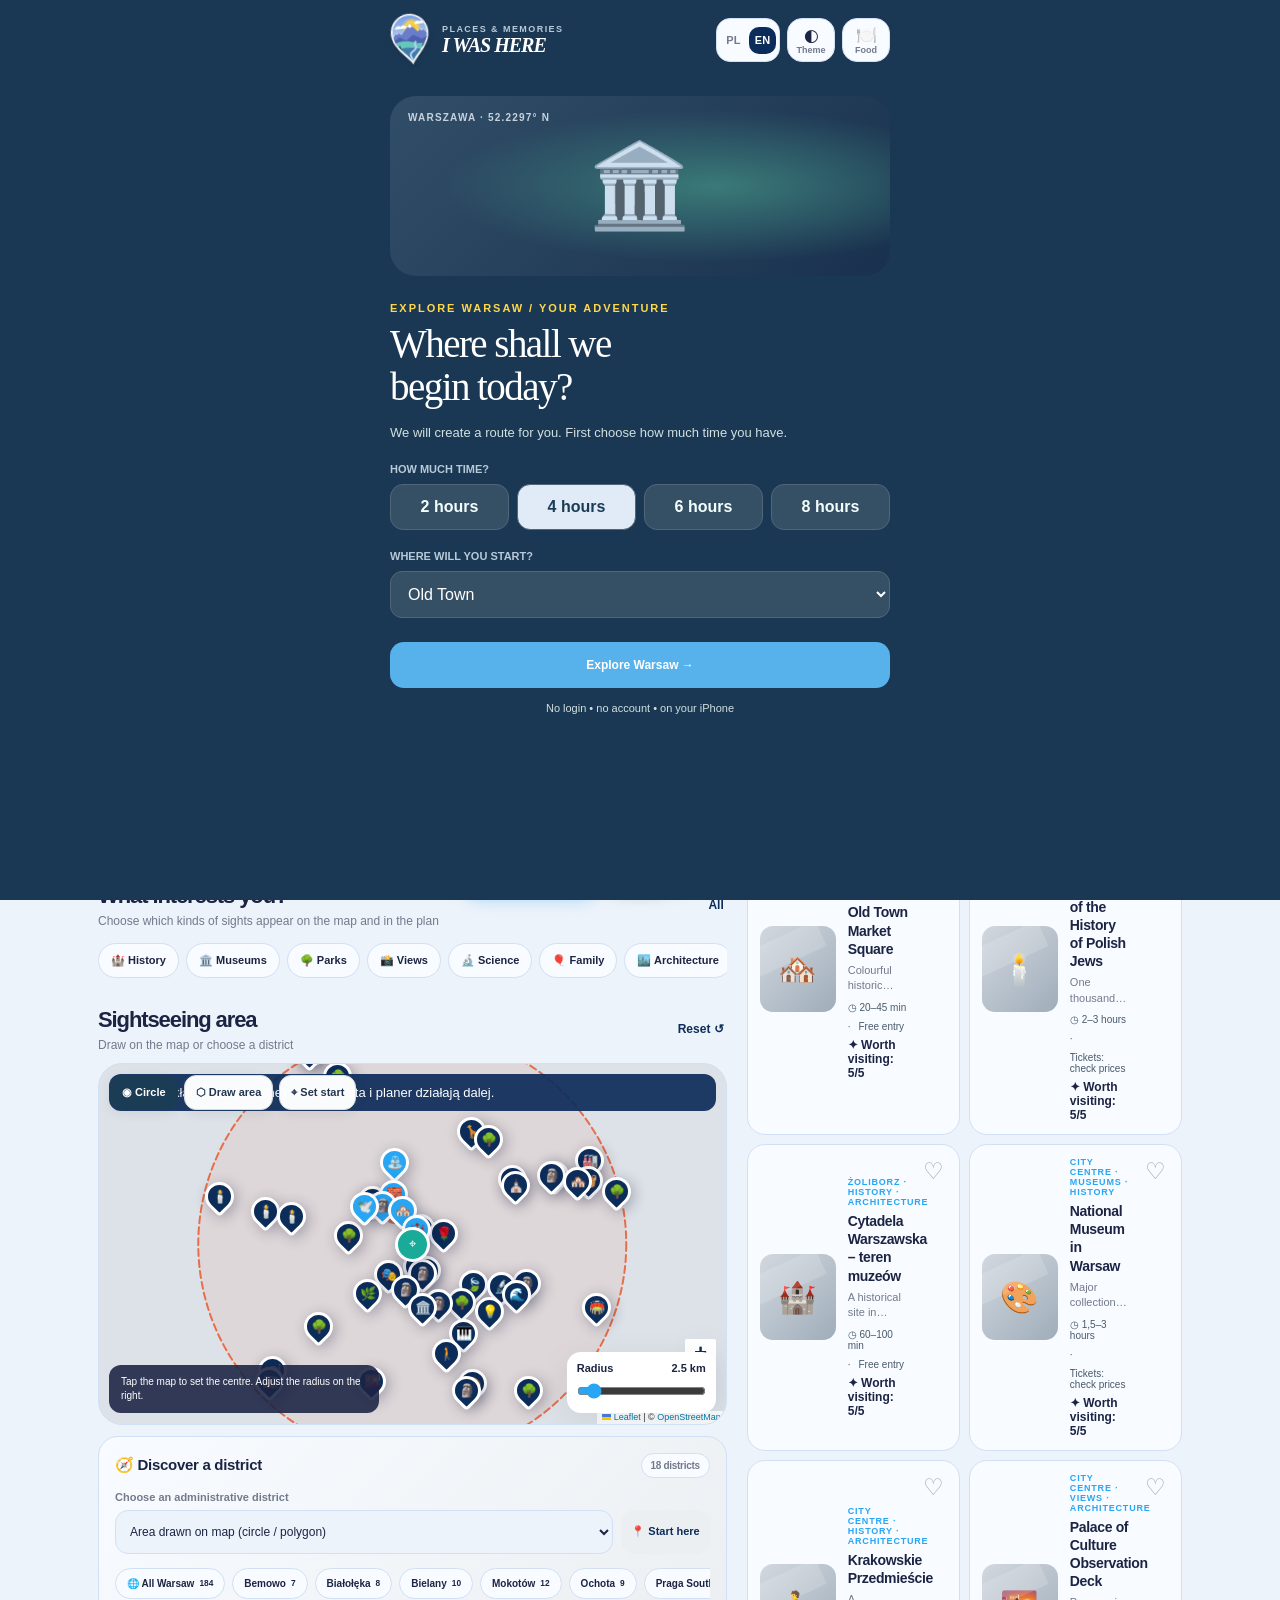
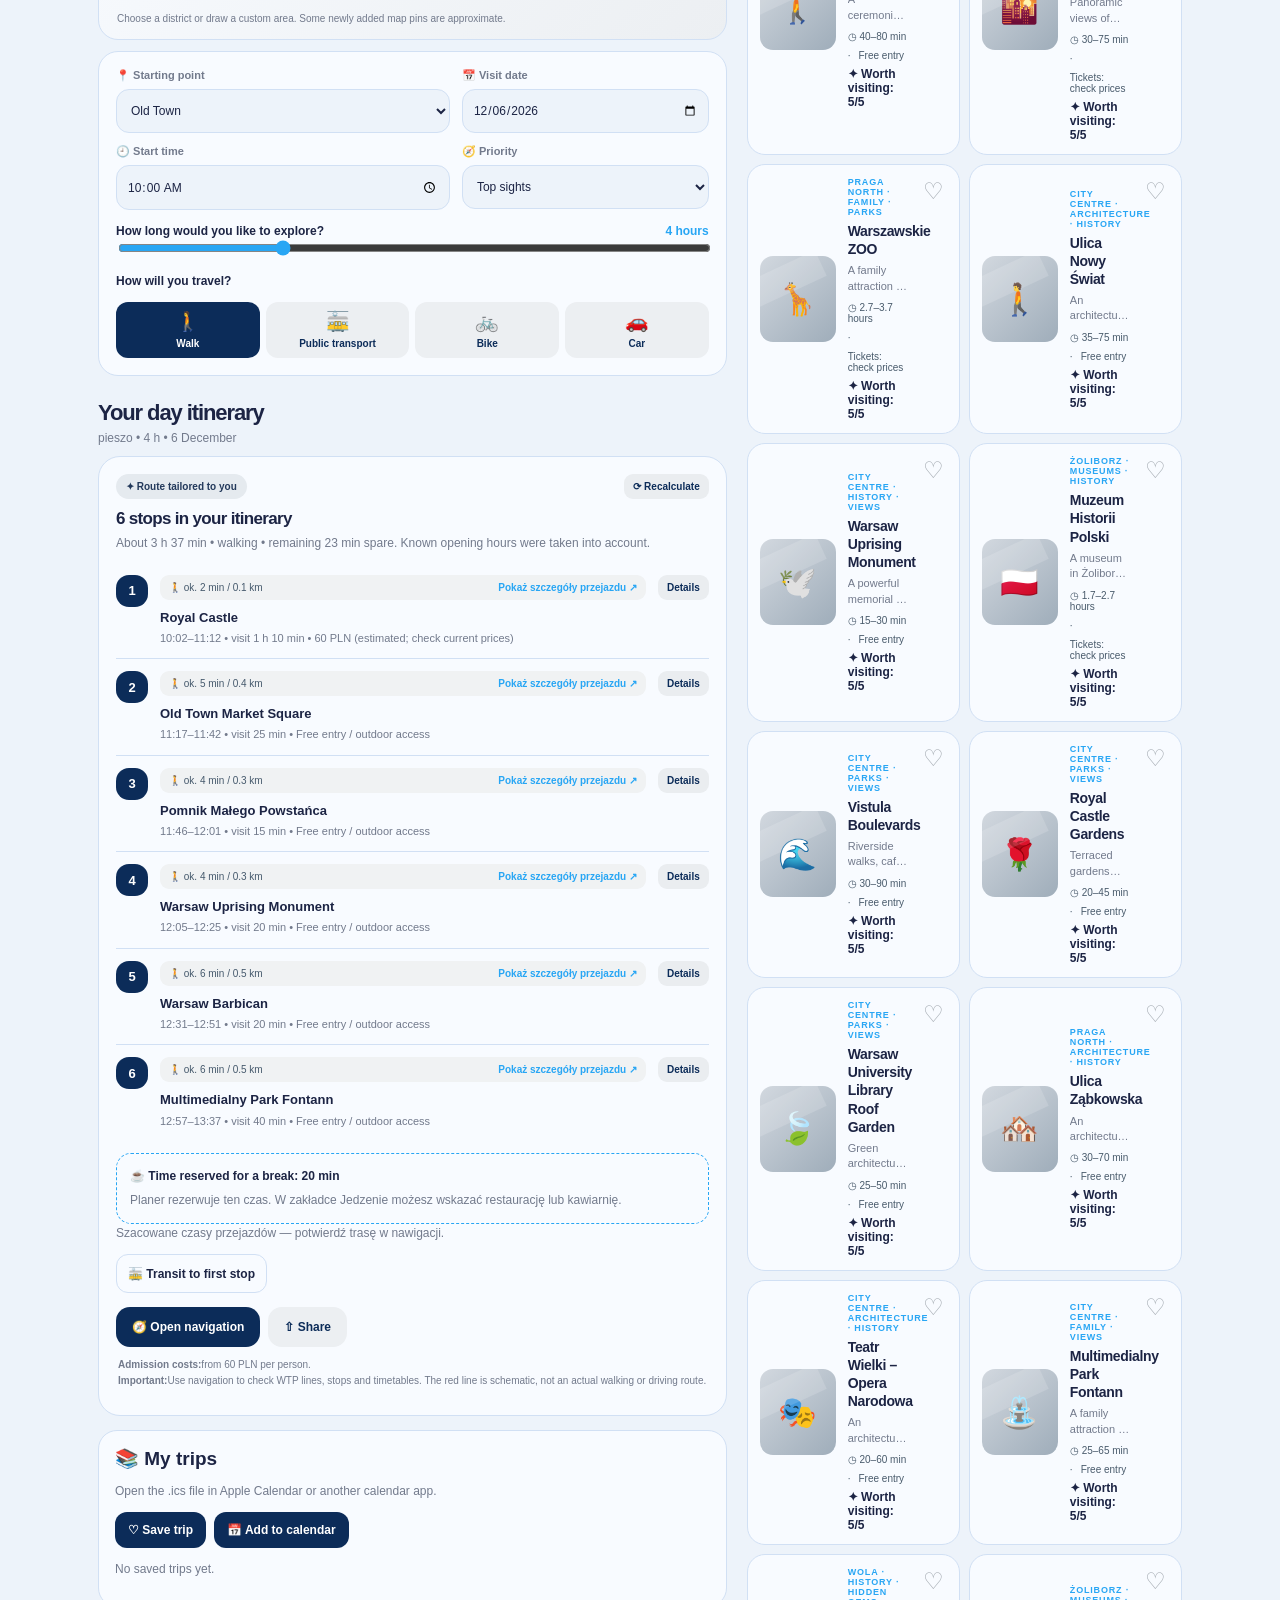
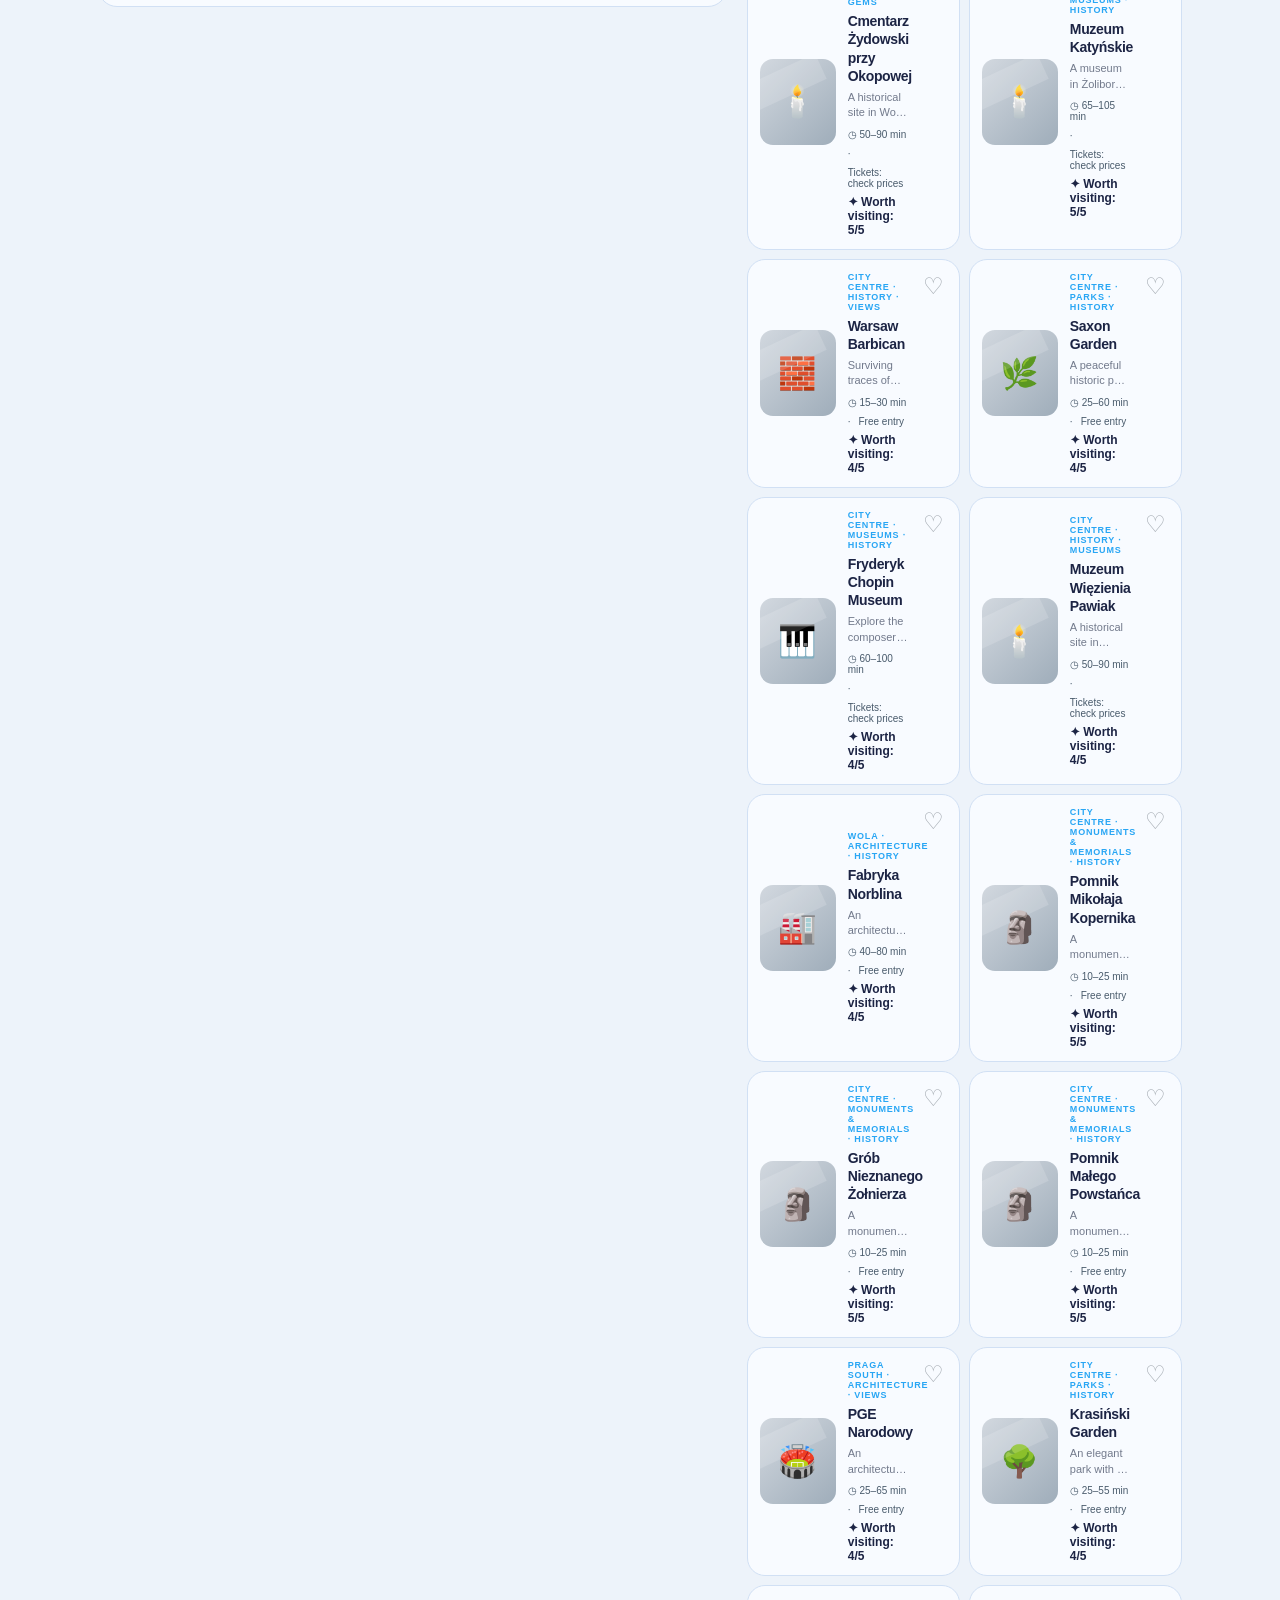
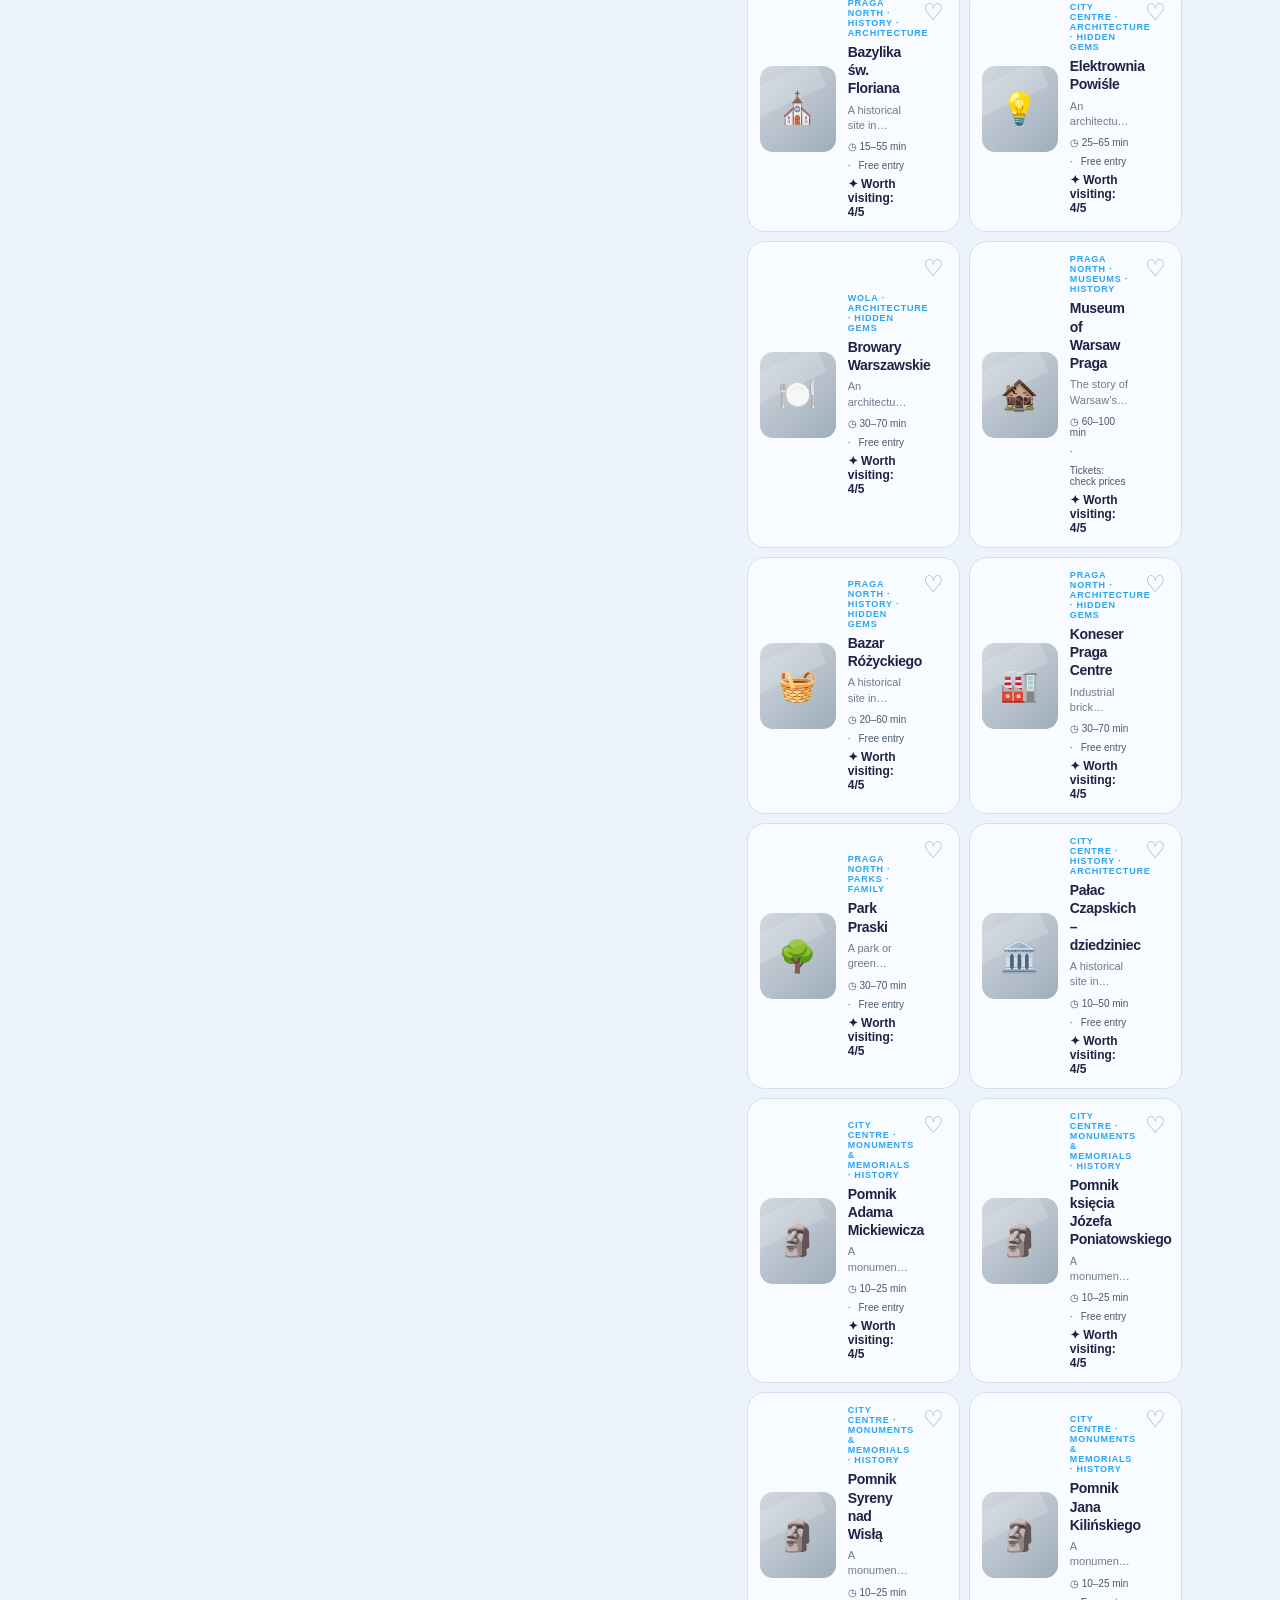
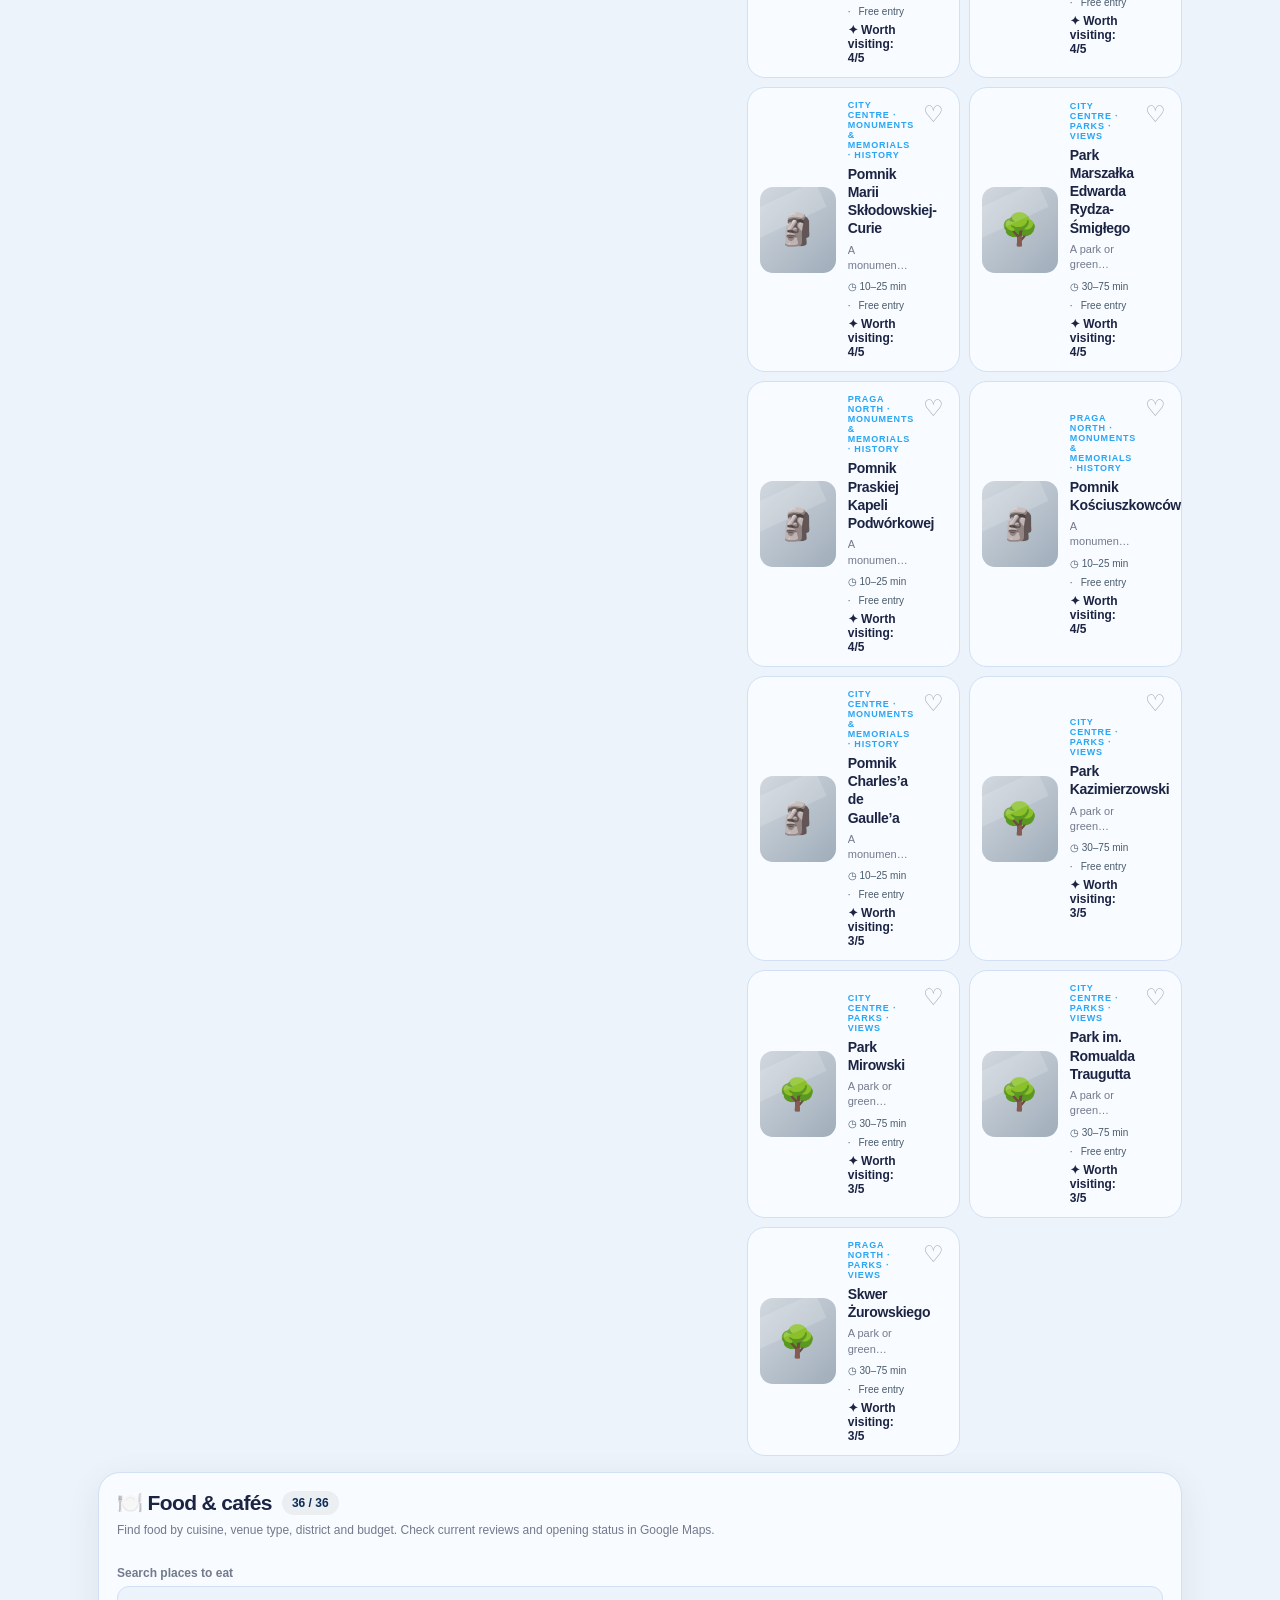
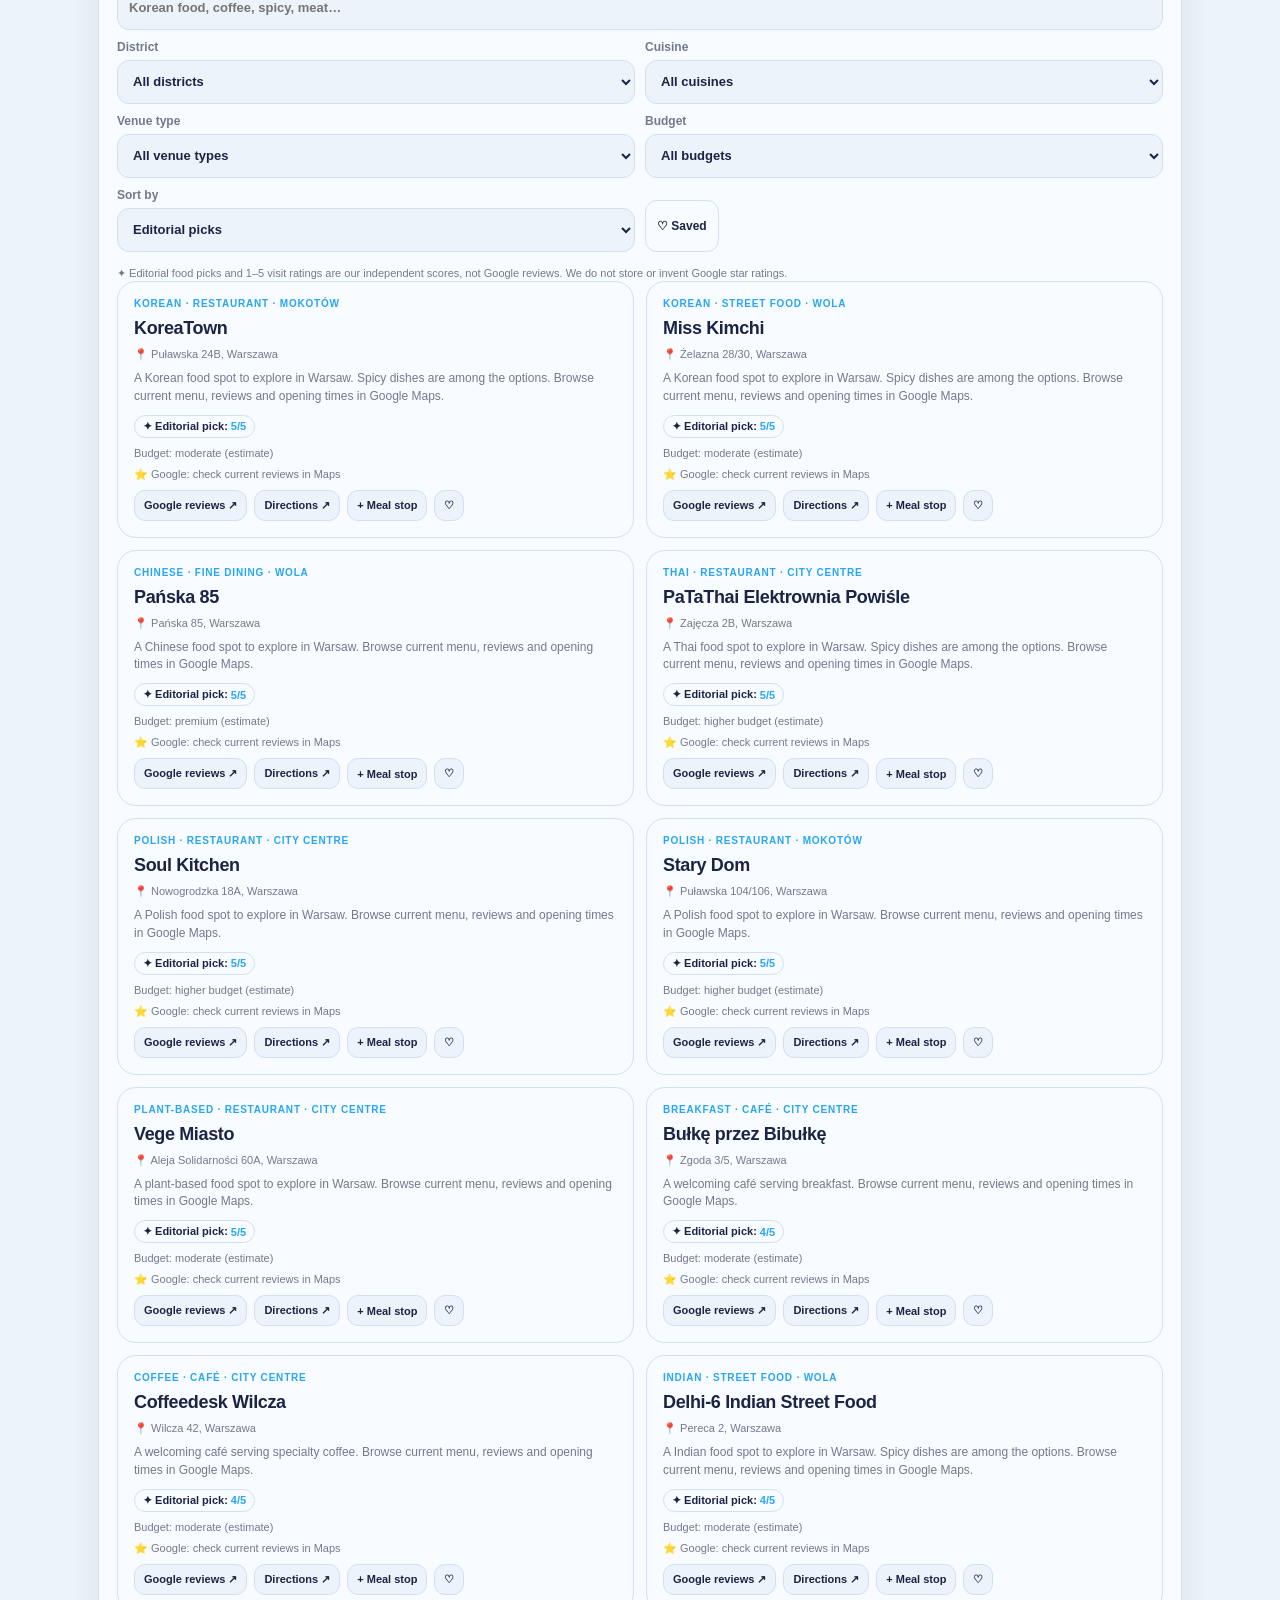
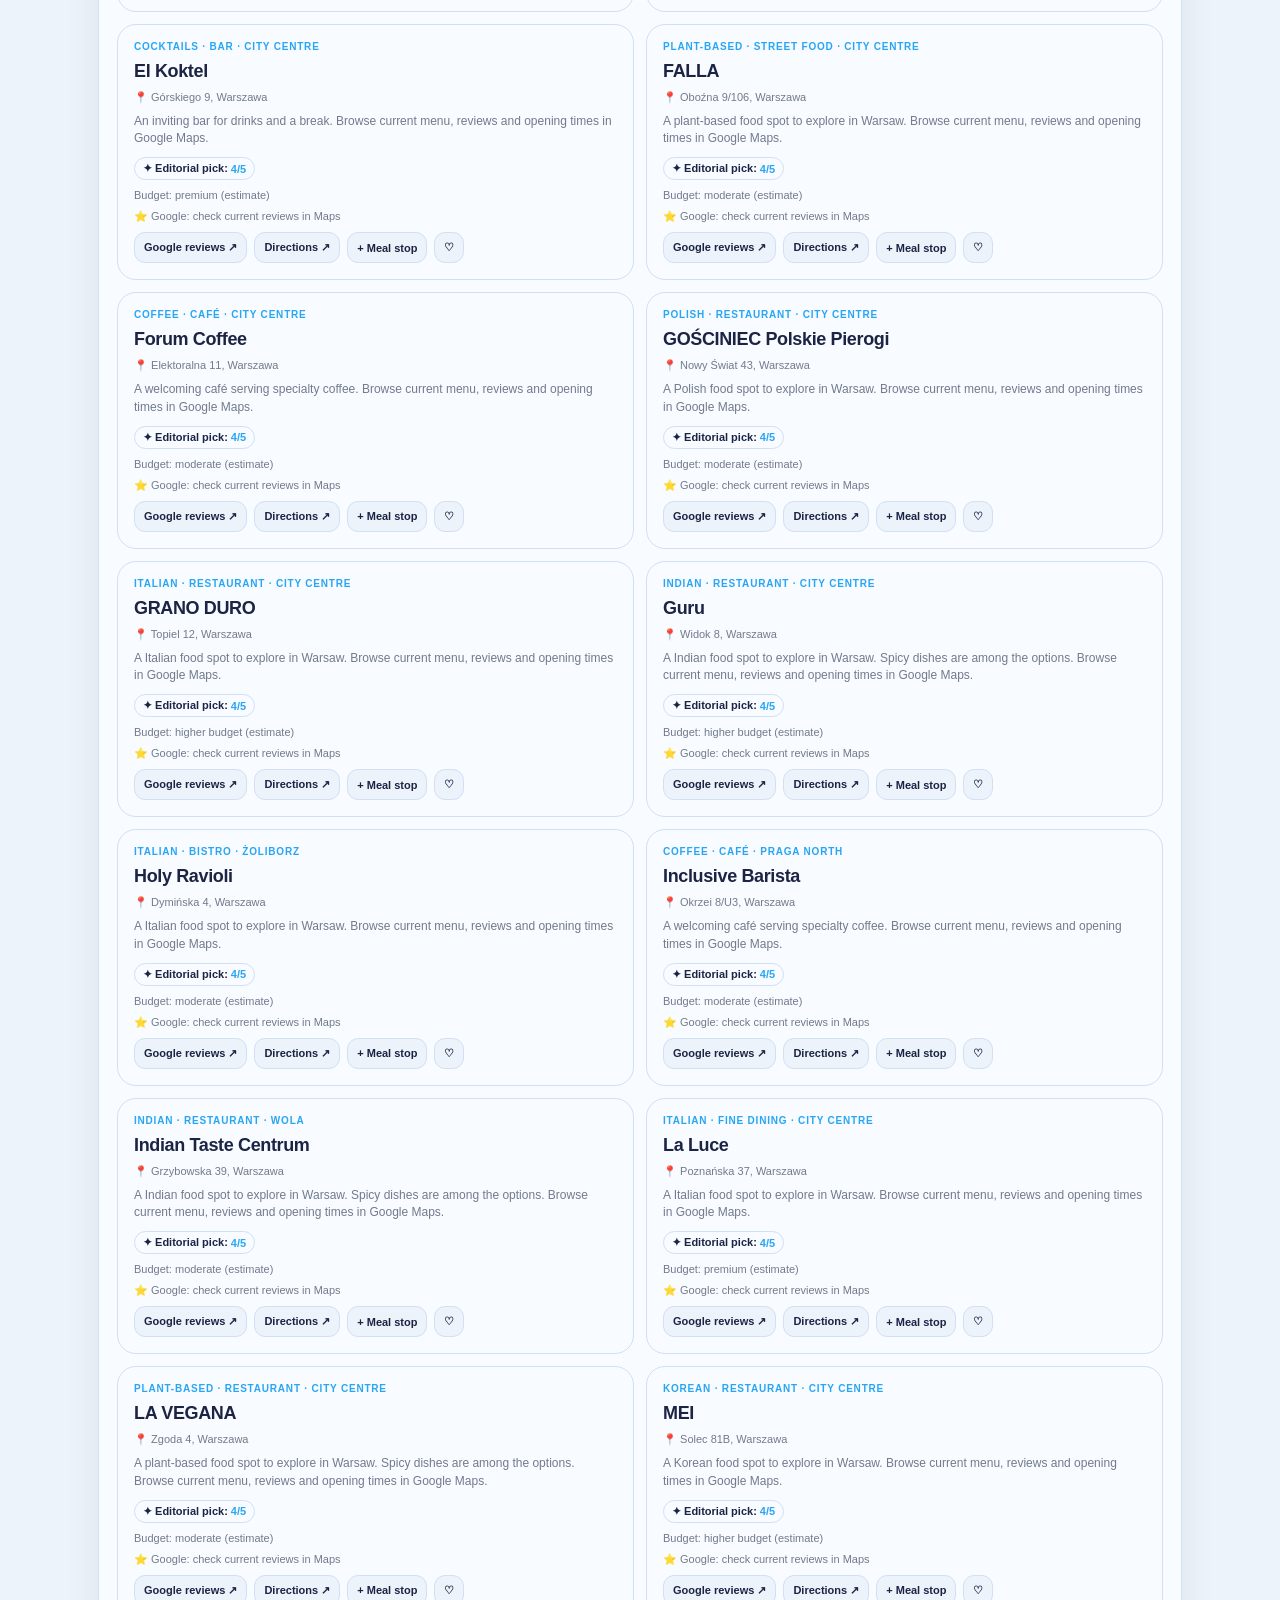
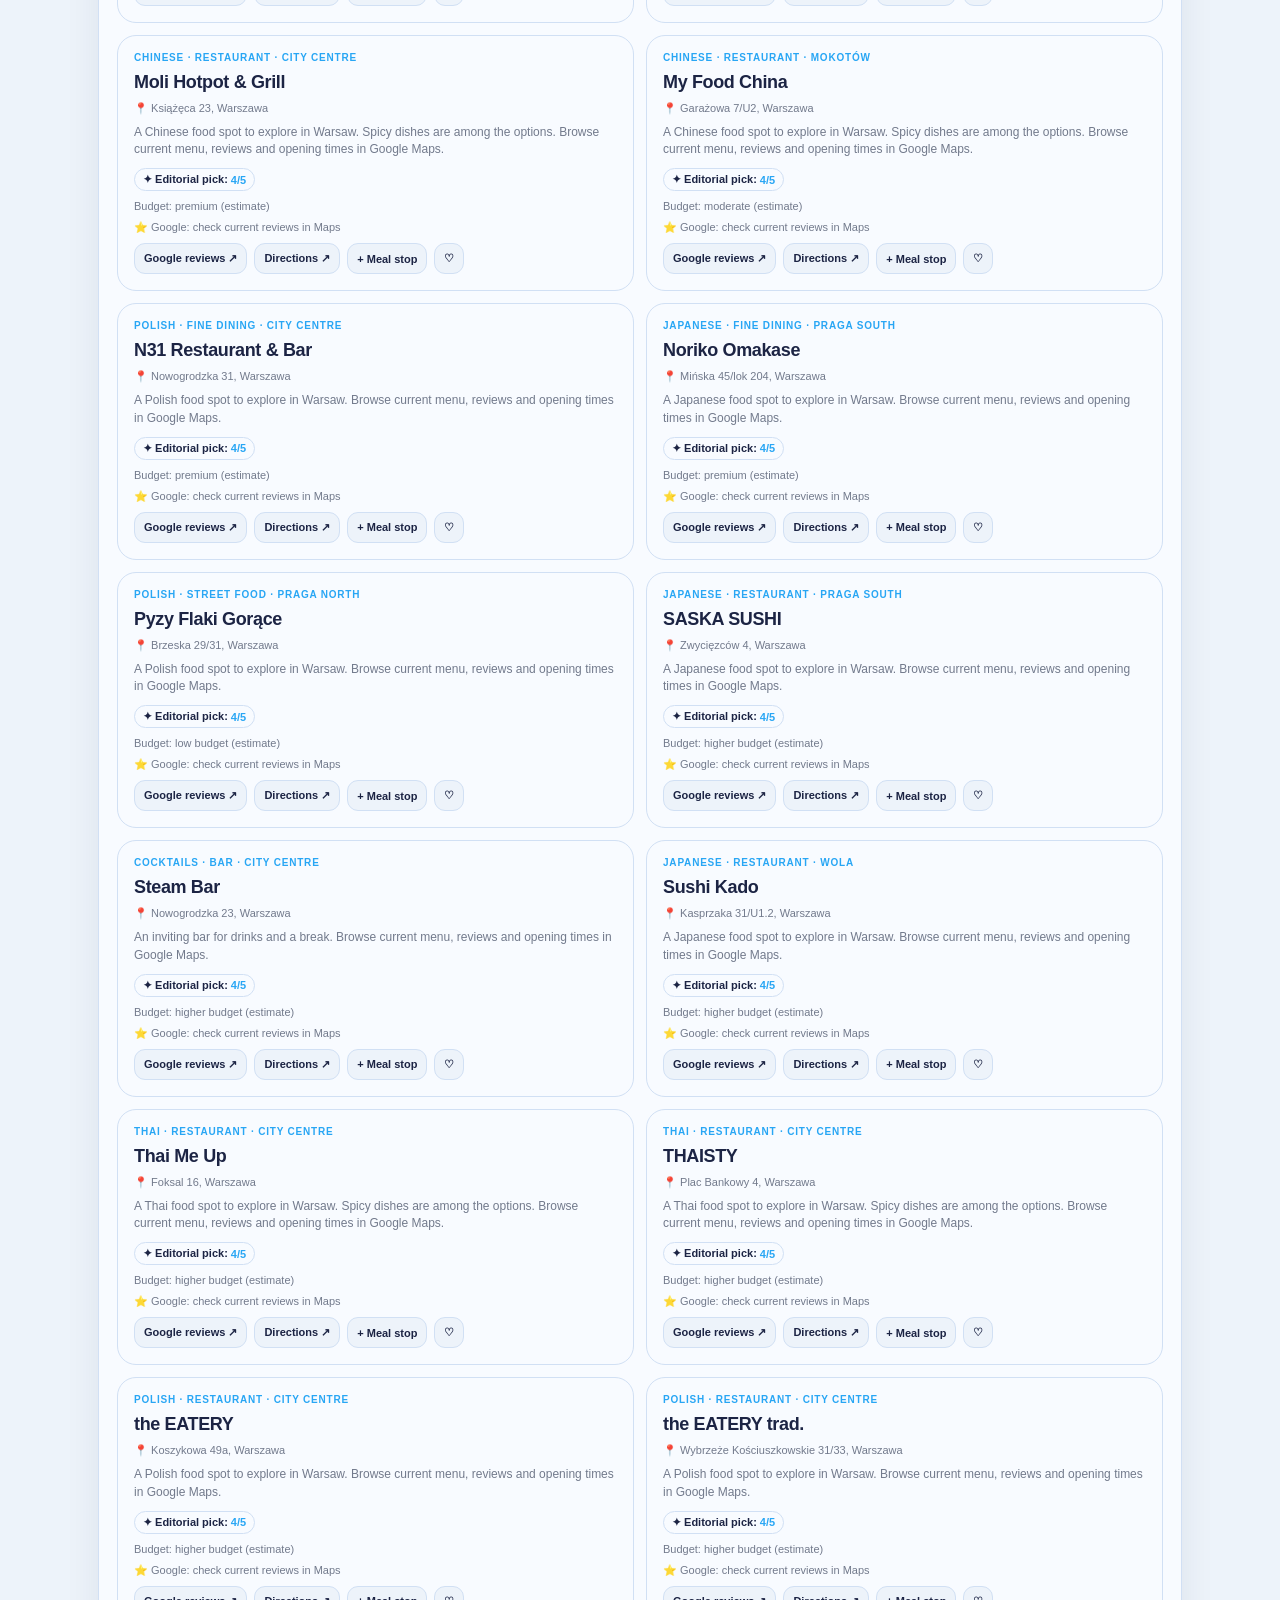
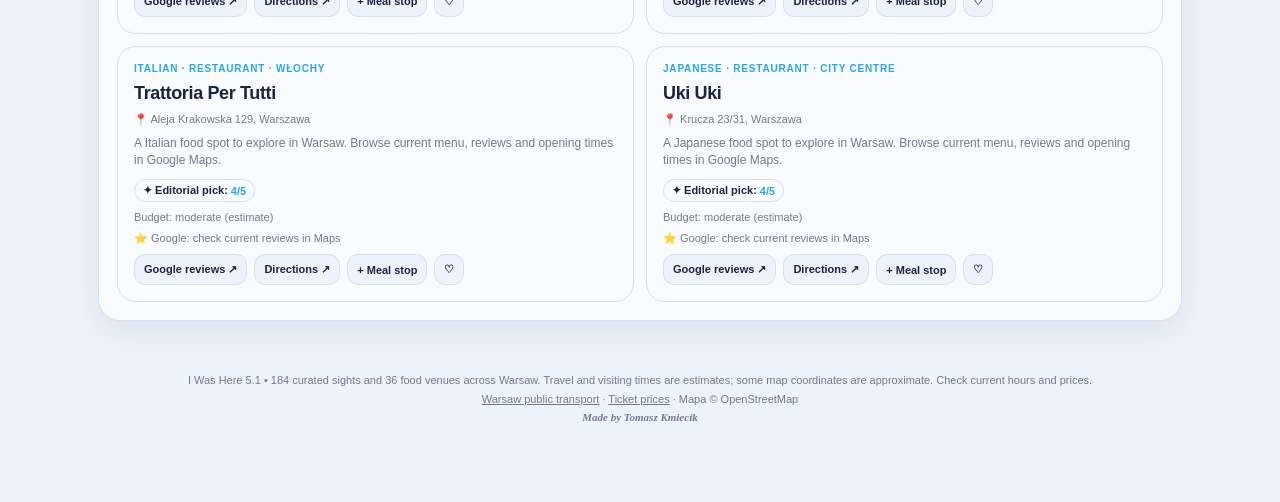
==== commit ebcdbdb0: "8.11.0: pływająca mapa Polski w środku dolnego menu, Pieczątki w Profilu Co-Authored-By: Claude Sonn" ====
--- a/index.html
+++ b/index.html
@@ -33,7 +33,7 @@
 <script src="assets/brand-v5.js"></script>
 </head>
 <body><div class="app">
-<header class="top"><a class="poland-fab" id="atlasFloat" href="./atlas.html" title="Cała mapa Polski" aria-label="Pokaż całą mapę Polski"><img src="assets/brand-mark.svg" alt="" width="48" height="48"></a><a class="brand" id="atlasLogo" href="./atlas.html" aria-label="I Was Here — Show the whole Atlas map"><div class="mark mark-pin"><img src="assets/brand-pin-landscape.svg" alt="" width="41" height="56"></div><div class="wordmark"><small>PLACES &amp; MEMORIES</small><b>I WAS HERE</b></div></a><div class="top-actions"><button class="lang-switch" id="langWarsaw" type="button" data-i18n-skip aria-label="Język: polski. Przełącz na angielski"><span data-lang="pl" class="on">PL</span><span data-lang="en">EN</span></button><button class="icon-btn labeled" id="themeBtn" type="button" aria-label="Zmień wygląd"><span aria-hidden="true">◐</span><small>Wygląd</small></button><button class="icon-btn labeled" id="waw3NavFood" type="button" aria-label="Jedzenie i kawiarnie"><span aria-hidden="true">🍽️</span><small>Jedzenie</small></button></div></header>
+<header class="top"><a class="brand" id="atlasLogo" href="./atlas.html" aria-label="I Was Here — Show the whole Atlas map"><div class="mark mark-pin"><img src="assets/brand-pin-landscape.svg" alt="" width="41" height="56"></div><div class="wordmark"><small>PLACES &amp; MEMORIES</small><b>I WAS HERE</b></div></a><div class="top-actions"><button class="lang-switch" id="langWarsaw" type="button" data-i18n-skip aria-label="Język: polski. Przełącz na angielski"><span data-lang="pl" class="on">PL</span><span data-lang="en">EN</span></button><button class="icon-btn labeled" id="themeBtn" type="button" aria-label="Zmień wygląd"><span aria-hidden="true">◐</span><small>Wygląd</small></button><button class="icon-btn labeled" id="waw3NavFood" type="button" aria-label="Jedzenie i kawiarnie"><span aria-hidden="true">🍽️</span><small>Jedzenie</small></button></div></header>
 <section class="hero"><div class="eyebrow">Warszawa · 18 dzielnic · przewodnik miejski</div><h1>Twoje miasto.<br>Twoja trasa.</h1><p>Zaznacz obszar lub wybierz dzielnicę. Odkryj 184 miejsca i ułóż własną trasę.</p><svg class="hero-art" viewBox="0 0 550 220" aria-hidden="true"><path d="M5 215h550M40 215V118h30v-20h13v20h30v97M127 215V65h16V40h7V20h10v20h8v25h16v150M152 20V0M192 215V128h54v87M259 215V94h18V76h12v18h16v121M320 215V55h12V25h20v30h12v160M333 25V2h16v23M379 215v-85h24V98h15v32h33v85M461 215V68h22v-24h22v24h20v147" fill="none" stroke="#d5dde5" stroke-width="3"/><path d="M0 215h550v6H0z" fill="#d5dde5"/></svg></section>
 <section class="stats"><div class="stat"><small>W twoim obszarze</small><strong id="statPlaces">–</strong><em>atrakcji do wyboru</em></div><div class="stat"><small>Czas wycieczki</small><strong id="statTime">4 godz.</strong><em>z szacowanymi dojazdami</em></div><div class="stat"><small>Twoje pieczątki</small><strong id="statStamps">0</strong><em>zdobytych pieczątek</em></div></section>
 <div class="two-col"><div class="left-col"><section id="waw3Explorer" class="waw3-panel"><div class="waw3-head"><h2>✨ Inteligentny przewodnik</h2><span id="waw3Count" class="waw3-counter">184 atrakcje</span></div><p class="waw3-sub">Dopasuj tempo, kategorię i czas zwiedzania. Ocena 1–5 to redakcyjna wartość odwiedzenia — nie ocena Google.</p><div class="waw3-grid">
@@ -70,7 +70,7 @@
 <div id="waw3FoodList" class="waw3-food-list"></div></section>
 <footer class="footer">I Was Here 5.1 • redakcyjna baza 184 miejsc + 36 lokali gastronomicznych we wszystkich dzielnicach, stan: listopad 2026. Czas zwiedzania i transportu to szacunki, a nowe współrzędne mogą być orientacyjne. Godziny i ceny należy potwierdzić.<br><a href="https://www.wtp.waw.pl/" target="_blank" rel="noopener">WTP Warszawa</a> · <a href="https://warszawa19115.pl/web/guest/-/bilety-kr%C3%B3tkookresowe-w-komunikacji-miejskiej" target="_blank" rel="noopener">Taryfa biletowa</a> · Mapa © OpenStreetMap<br><span class="made-by" data-i18n-skip>Made by Tomasz Kmiecik</span></footer>
 </div>
-<nav class="app-nav" id="appNav" data-page="warsaw"></nav>
+<nav class="app-nav" id="appNav" data-page="warsaw"><a class="poland-fab" id="atlasFloat" href="./atlas.html" title="Cała mapa Polski" aria-label="Pokaż całą mapę Polski"><img src="assets/brand-mark.svg" alt="" width="48" height="48"></a></nav>
 <div class="overlay" id="detailOverlay"><div class="sheet"><div class="grab"></div><button class="sheet-close" data-close="detailOverlay">✕</button><div id="detailContent"></div></div></div>
 <div class="overlay" id="passportOverlay"><div class="sheet"><div class="grab"></div><button class="sheet-close" data-close="passportOverlay">✕</button><div class="eyebrow" style="color:var(--accent)">Kolekcja wspomnień</div><h2>Pieczątki Warszawy</h2><p>Zbieraj wirtualne pieczątki po odwiedzeniu atrakcji. Są zapisywane na tym urządzeniu.</p><div id="passportProgress" class="badge"></div><div id="passportStamps" class="stamps" style="margin-top:20px"></div></div></div>
 <div class="overlay" id="themeOverlay"><div class="sheet"><div class="grab"></div><button class="sheet-close" data-close="themeOverlay">✕</button><div class="eyebrow" style="color:var(--accent)">Personalizacja</div><h2>Styl aplikacji</h2><p>Wybierz wygląd najbardziej odpowiadający sposobowi, w jaki lubisz odkrywać miasto.</p><div class="tabs" id="themeTabs"><button data-theme="light">☀️ Editorial</button><button data-theme="dark">🌙 Midnight</button><button data-theme="forest">🌿 Explorer</button></div><div class="note">W przyszłości: fotografie wysokiej jakości, tryb offline, inteligentny asystent i integracja z transportem publicznym.</div></div></div>
--- a/assets/app-nav.css
+++ b/assets/app-nav.css
@@ -24,3 +24,8 @@
 .top>.brand,.atlas-top>.brand{margin-right:auto;min-width:0;color:inherit;text-decoration:none;border-radius:12px}
 .top>.brand:focus-visible,.atlas-top>.brand:focus-visible{outline:3px solid #28A6F4;outline-offset:3px}
 @media(max-width:420px){.top .brand .wordmark{display:none}}
+
+/* 8.11.0 — pływająca mapa Polski w środku dolnego menu: większa od ikon, wystaje ok. 50 % nad menu (76 px, 38 px nad krawędzią) */
+.app-nav .poland-fab{flex:none;align-self:flex-start;width:76px;height:76px;margin:-44px 2px 0;border-radius:24px;z-index:3;box-shadow:0 0 0 3px #FFD84A,0 10px 22px rgba(3,12,30,.55)}
+.app-nav .poland-fab img{width:100%;height:100%;border-radius:24px}
+@media(max-width:360px){.app-nav .poland-fab{width:66px;height:66px;margin:-38px 0 0}}
--- a/assets/theme-marbles.css
+++ b/assets/theme-marbles.css
@@ -29,3 +29,39 @@
 @media(prefers-reduced-motion:no-preference){
   .tabbar button.active,.app-nav:not(.tabbar) button.active{transition:box-shadow .2s ease}
 }
+
+/* ===== 8.10.0 — mapa „Pergamin”: ciepła, przyjazna kolorystyka stylu Atlas =====
+   Dotyczy tylko stylu domyślnego (Atlas); Jasny, Noc i Teren zachowują własne kolory.
+   Kremowy ląd, turkusowe morze, terakotowe góry (relief w assets/poland-relief.webp), pomarańczowe pinezki. */
+body:not([data-style=light]):not([data-style=night]):not([data-style=terrain]){
+  --olive:#fdefc3;--water:#4aa0b5;
+  --pin:#e5541b;--pin-edge:#fff4e0;--pin-dot:#fff4e0;
+}
+body:not([data-style=light]):not([data-style=night]):not([data-style=terrain]) #atlasApp{background:radial-gradient(ellipse at 52% 18%,#6dbac4 0%,#5eaeb9 55%,#4f9fb0 100%)}
+body:not([data-style=light]):not([data-style=night]):not([data-style=terrain]) .neighbour{fill:#f6ead0;stroke:#e0cc9f}
+body:not([data-style=light]):not([data-style=night]):not([data-style=terrain]) .relief{opacity:.95}
+body:not([data-style=light]):not([data-style=night]):not([data-style=terrain]) .country-shadow{opacity:.18}
+body:not([data-style=light]):not([data-style=night]):not([data-style=terrain]) .country-border{stroke:#e5571c;opacity:1;stroke-width:1.6px;filter:none}
+body:not([data-style=light]):not([data-style=night]):not([data-style=terrain]) .prov-line{stroke:#b4803f;opacity:.75}
+body:not([data-style=light]):not([data-style=night]):not([data-style=terrain]) .prov-halo{stroke:#ffffff;opacity:.35}
+body:not([data-style=light]):not([data-style=night]):not([data-style=terrain]) .atlas-geo-river{stroke:#4aa0b5}
+body:not([data-style=light]):not([data-style=night]):not([data-style=terrain]) .atlas-geo-lake{fill:#4aa0b5;stroke:#4aa0b5}
+/* napisy skali, kompas i źródło na jasnym lądzie: granat */
+body:not([data-style=light]):not([data-style=night]):not([data-style=terrain]) .compass,
+body:not([data-style=light]):not([data-style=night]):not([data-style=terrain]) .scale-text,
+body:not([data-style=light]):not([data-style=night]):not([data-style=terrain]) .attribution{color:#12306a;fill:#12306a;text-shadow:none}
+body:not([data-style=light]):not([data-style=night]):not([data-style=terrain]) .scale{color:#12306a;border-color:#12306a}
+/* lasy: zieleń zamiast niebiesko-szarego */
+body:not([data-style=light]):not([data-style=night]):not([data-style=terrain]) .atlas-forest [fill="#45536a"]{fill:#5b4630}
+body:not([data-style=light]):not([data-style=night]):not([data-style=terrain]) .atlas-forest [fill="#365d80"]{fill:#3f6b3a}
+body:not([data-style=light]):not([data-style=night]):not([data-style=terrain]) .atlas-forest [fill="#53738f"]{fill:#55823f}
+body:not([data-style=light]):not([data-style=night]):not([data-style=terrain]) .atlas-forest [fill="#6786a2"]{fill:#6f9a4d}
+body:not([data-style=light]):not([data-style=night]):not([data-style=terrain]) .atlas-forest [stroke="#a0b9cf"]{stroke:#b6d08c}
+
+/* ===== 8.10.1 — styl Noc: czytelne napisy =====
+   W stylu Noc zmienna --cream oznacza ciemne tło (#0e1533), a napisy na mapie i znak „I WAS HERE” brały z niej kolor,
+   więc były granatowe na granatowym; dodatkowo regułę stylu Noc z obrysem 5 px (specyficzność wyższa niż w pigułce) przykrywał tekst. Jawne jasne kolory tylko dla stylu Noc. */
+body[data-style=night] .city-label-pill .city-label{fill:#e9f2fe;stroke:none;paint-order:normal}
+body[data-style=night] .brand-name strong{color:#e9f2fe}
+body[data-style=night] .brand-name small{color:#ece0b5}
+body[data-style=night]{--pin-edge:#e9f2fe;--pin-dot:#0e1533}
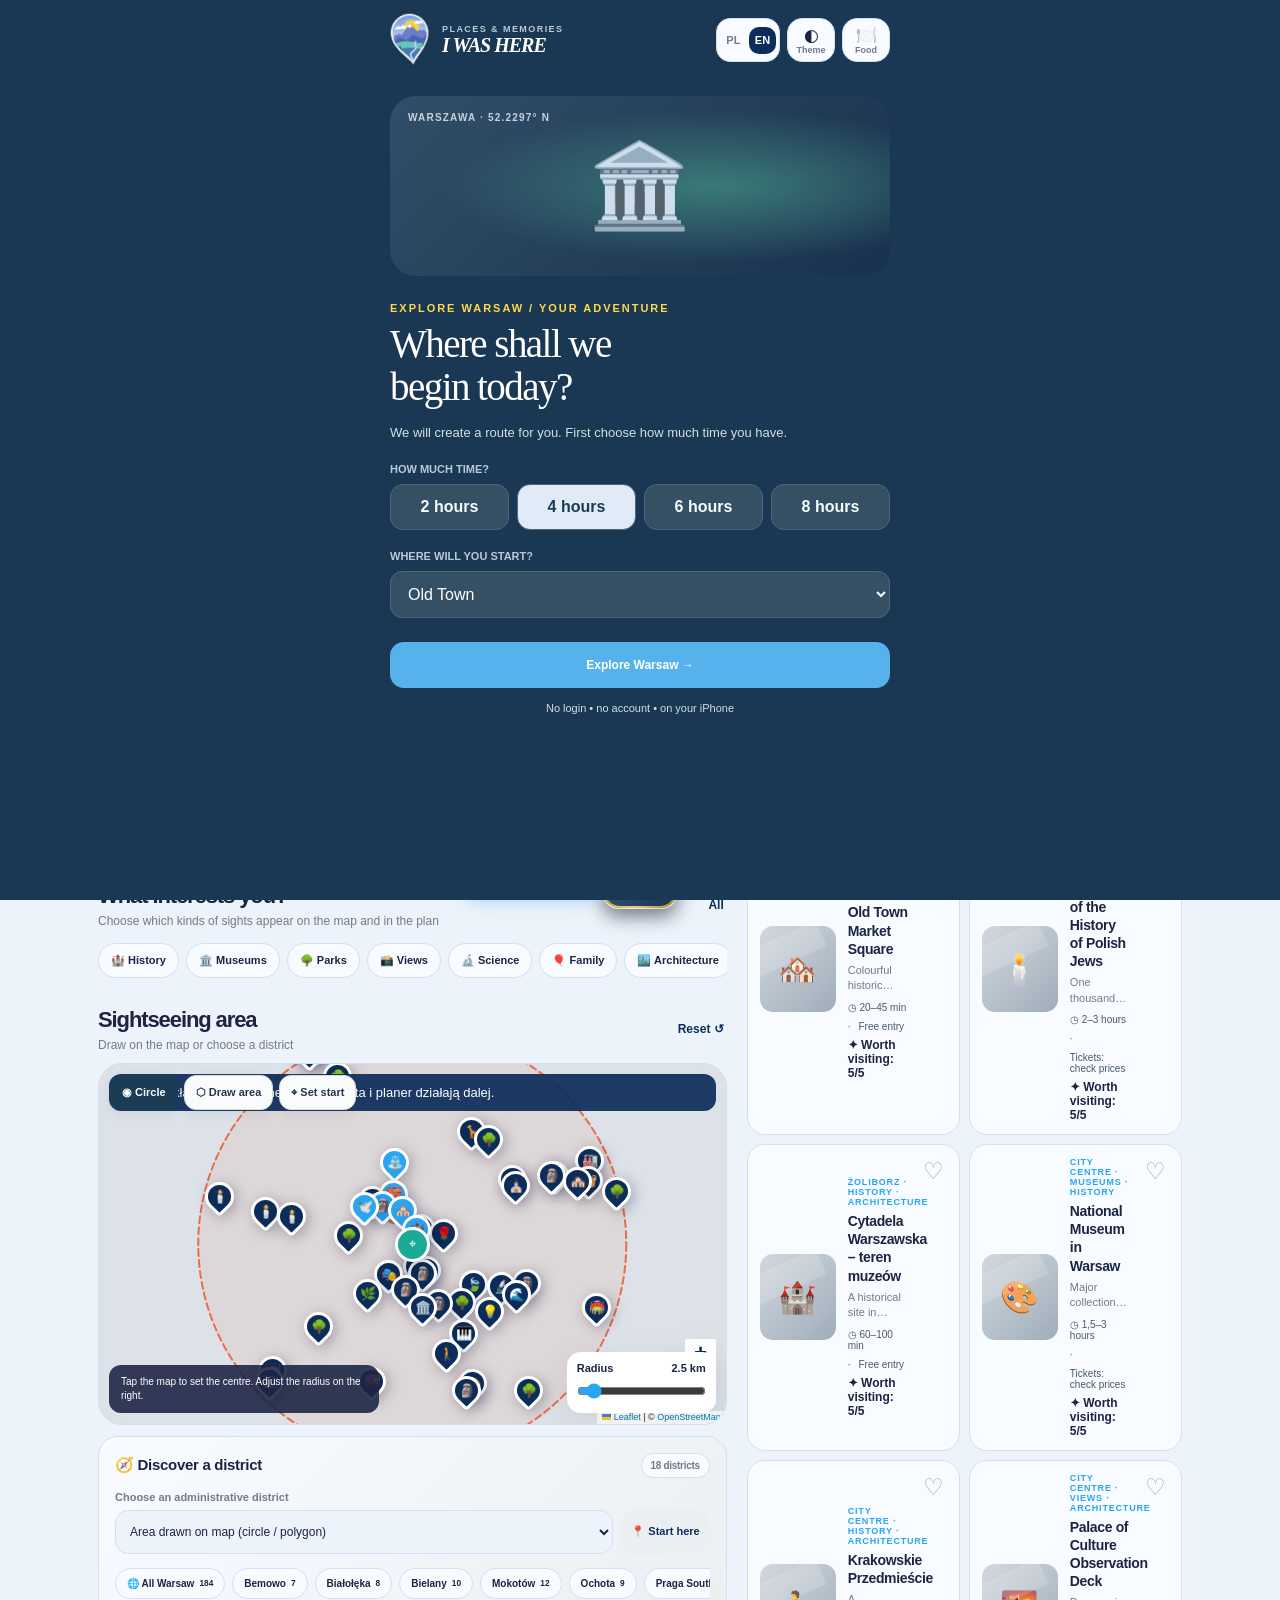
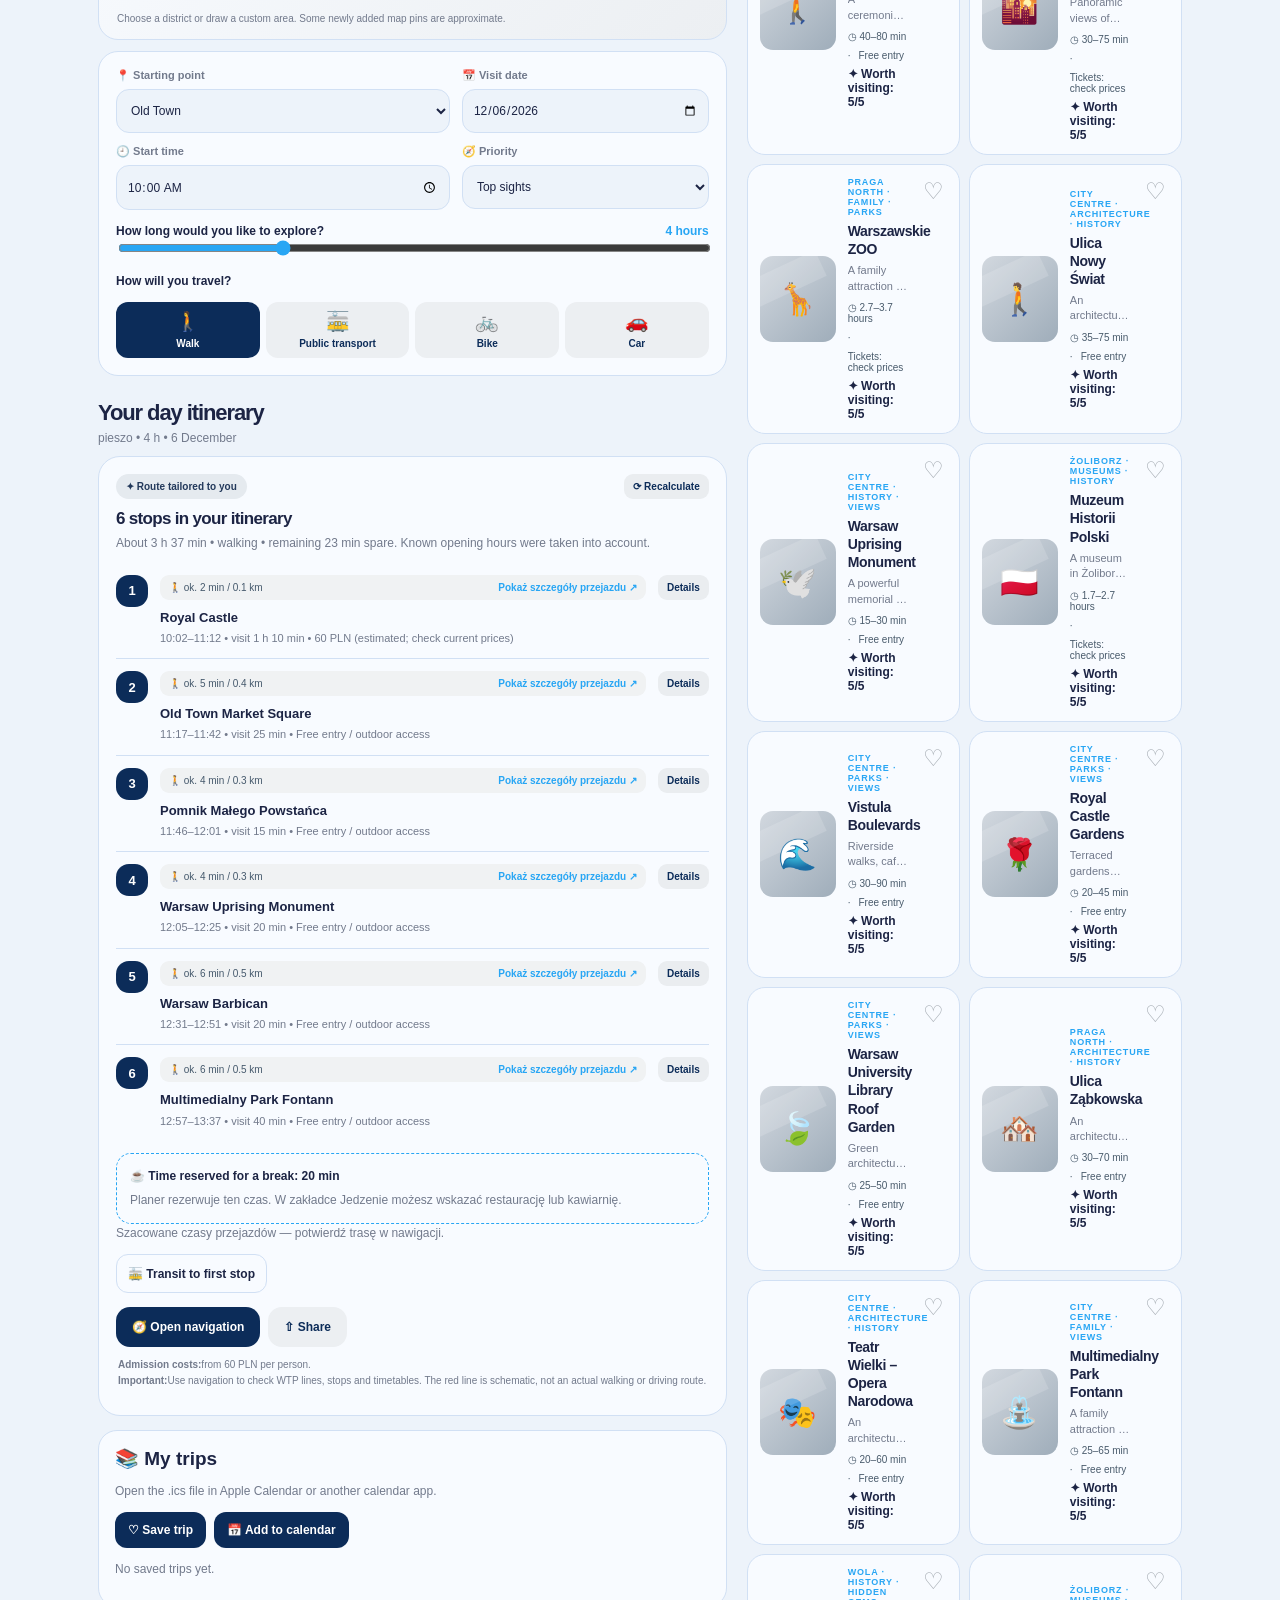
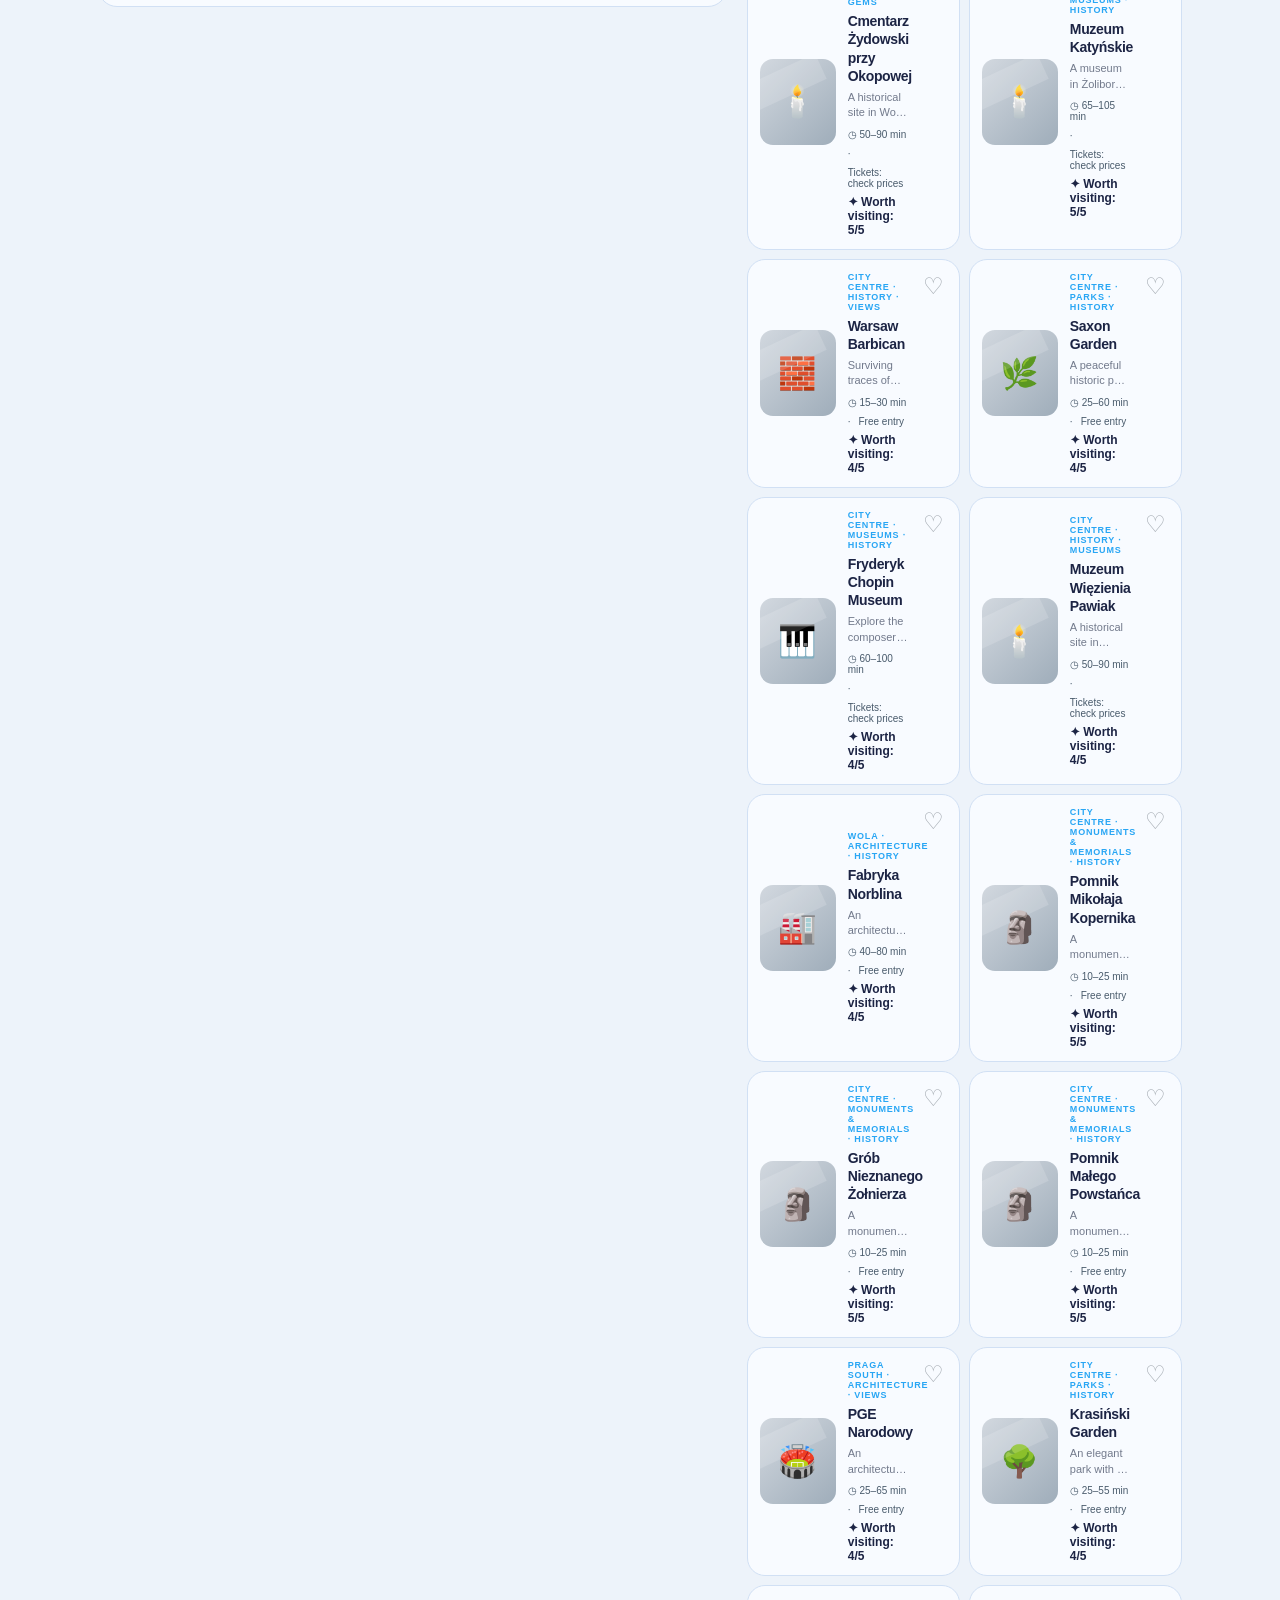
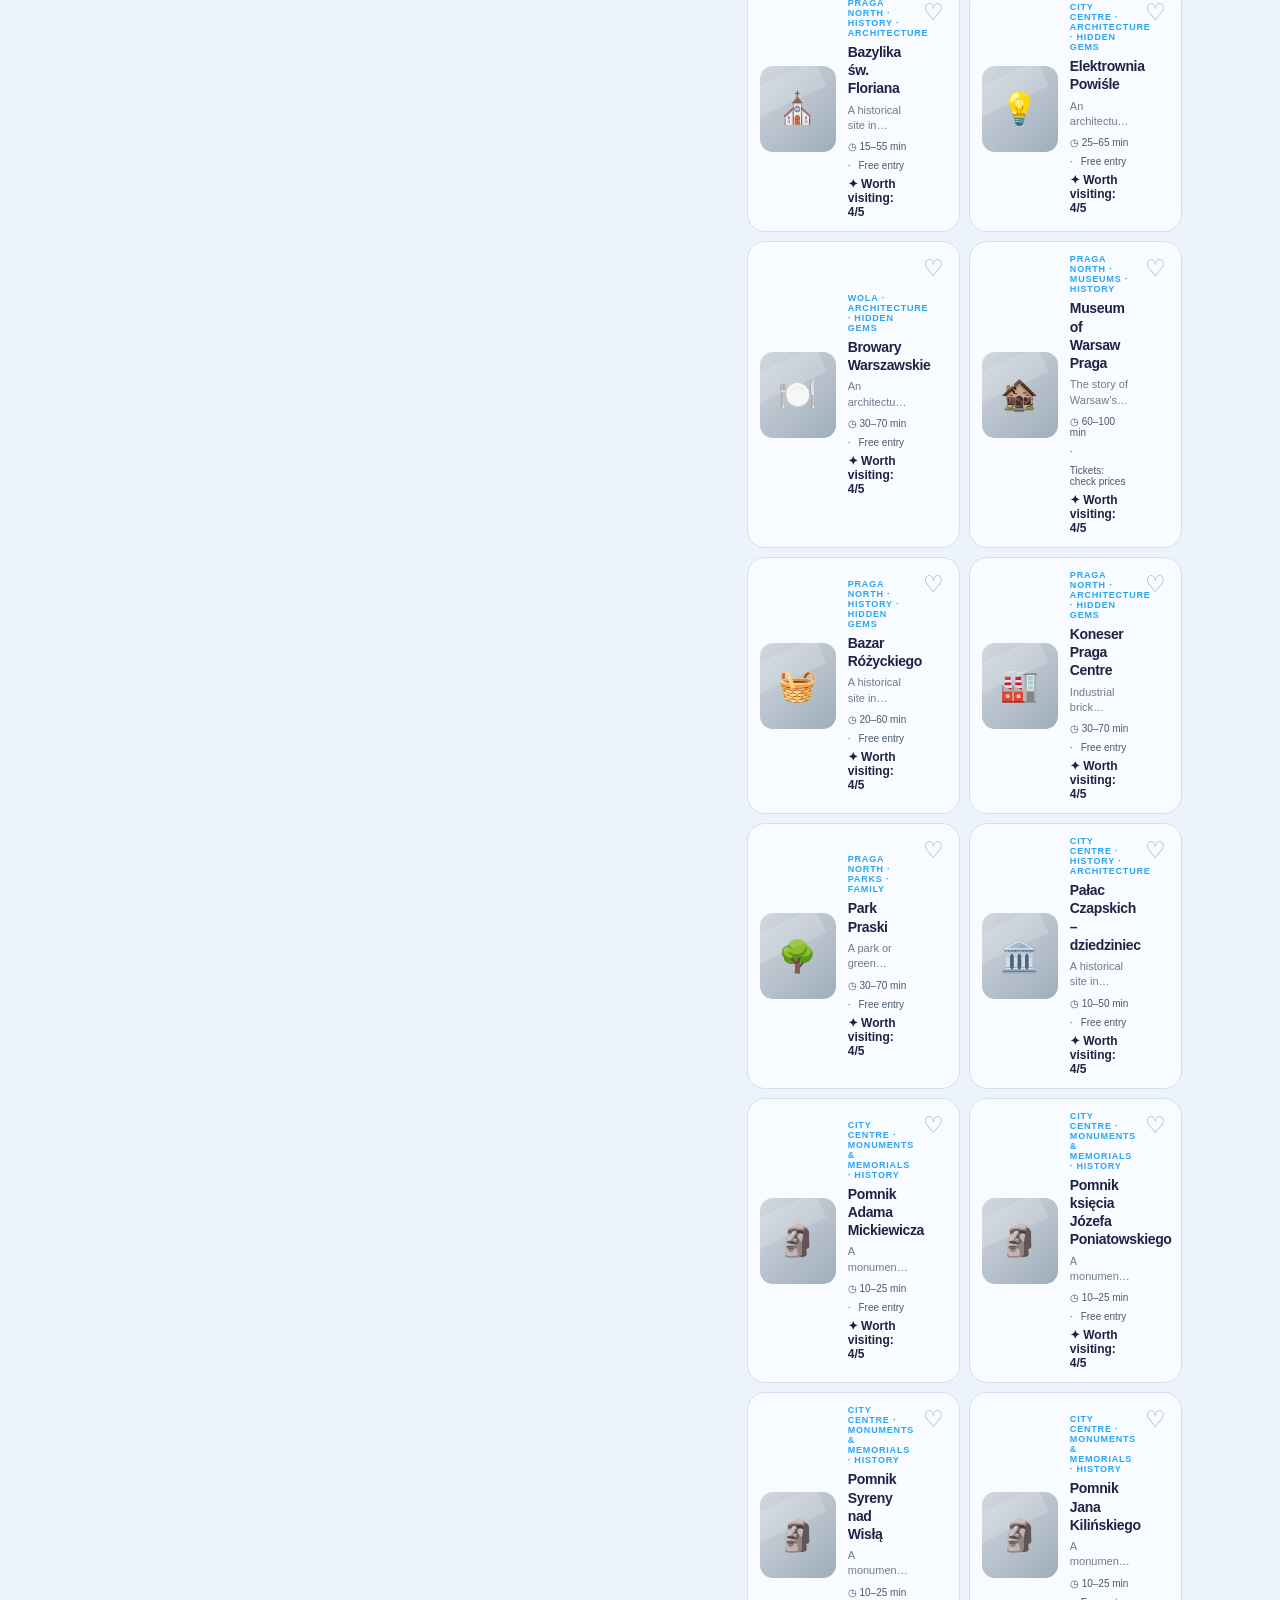
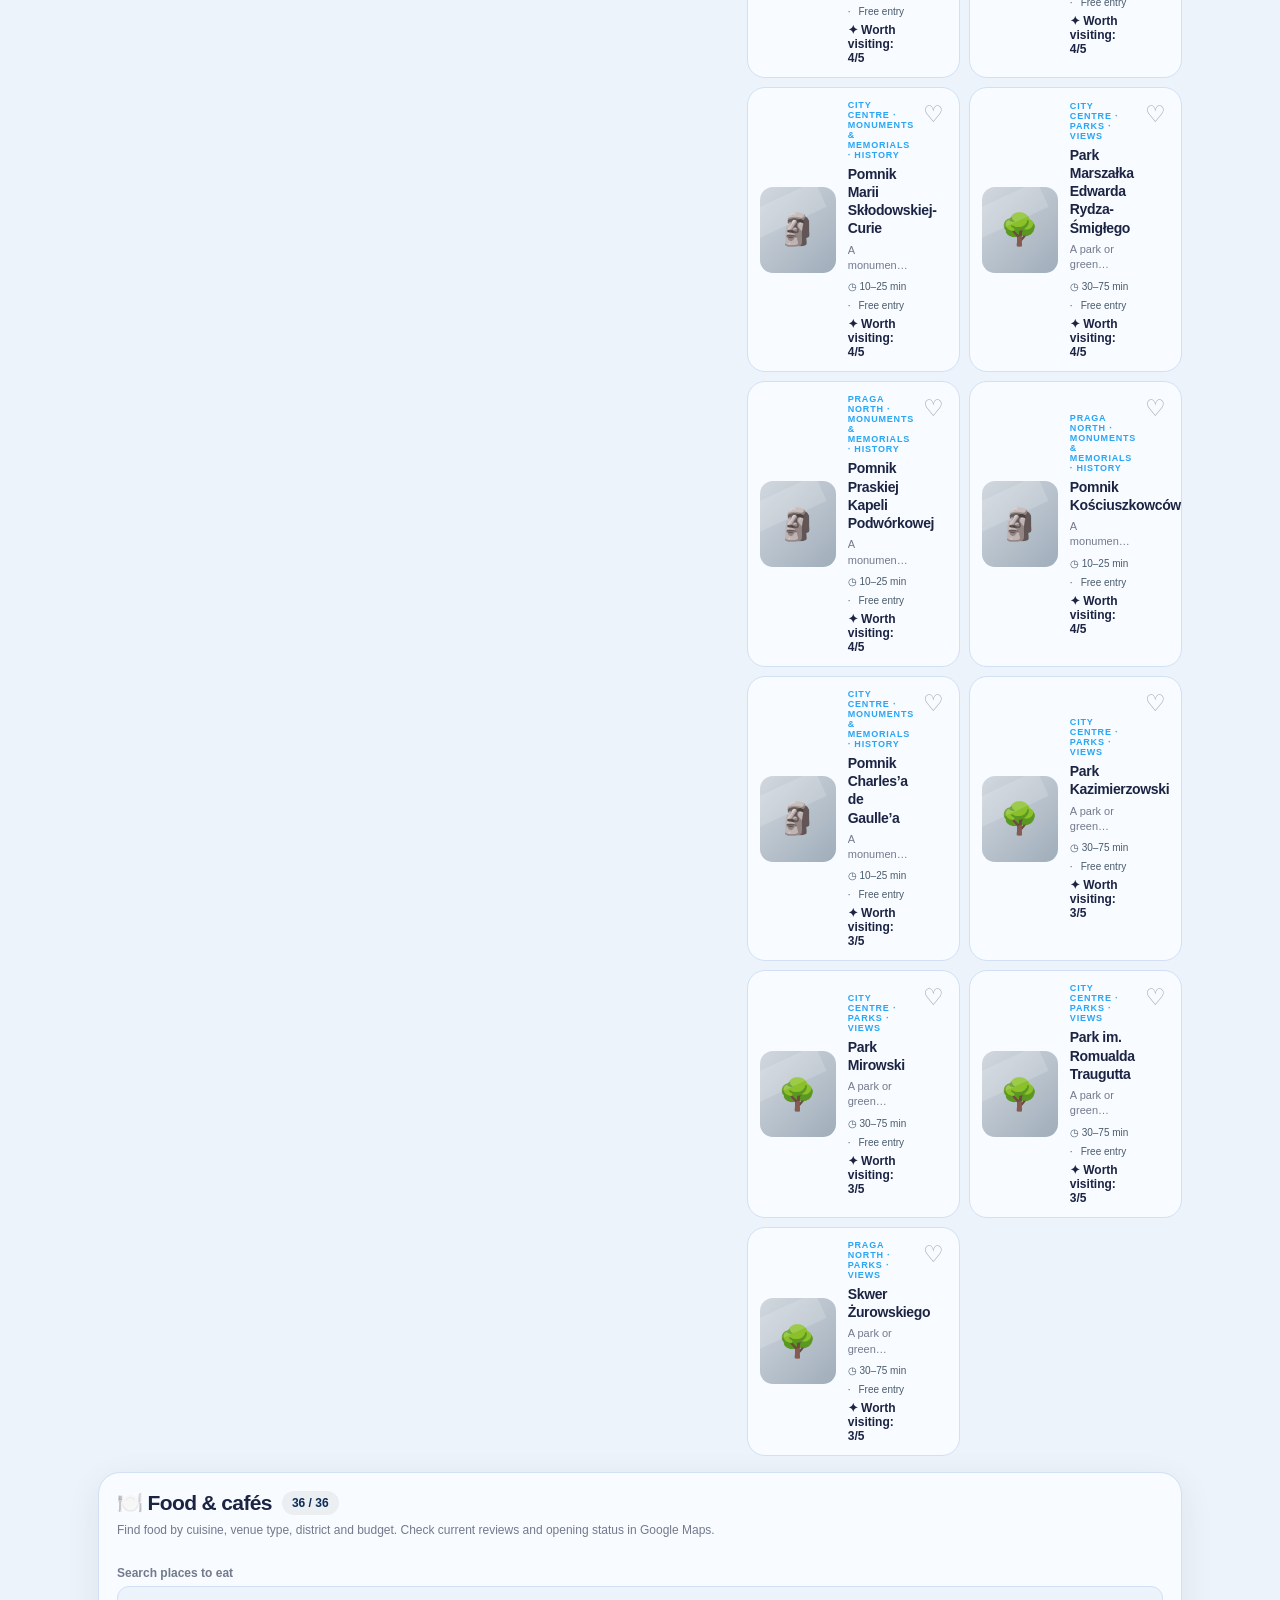
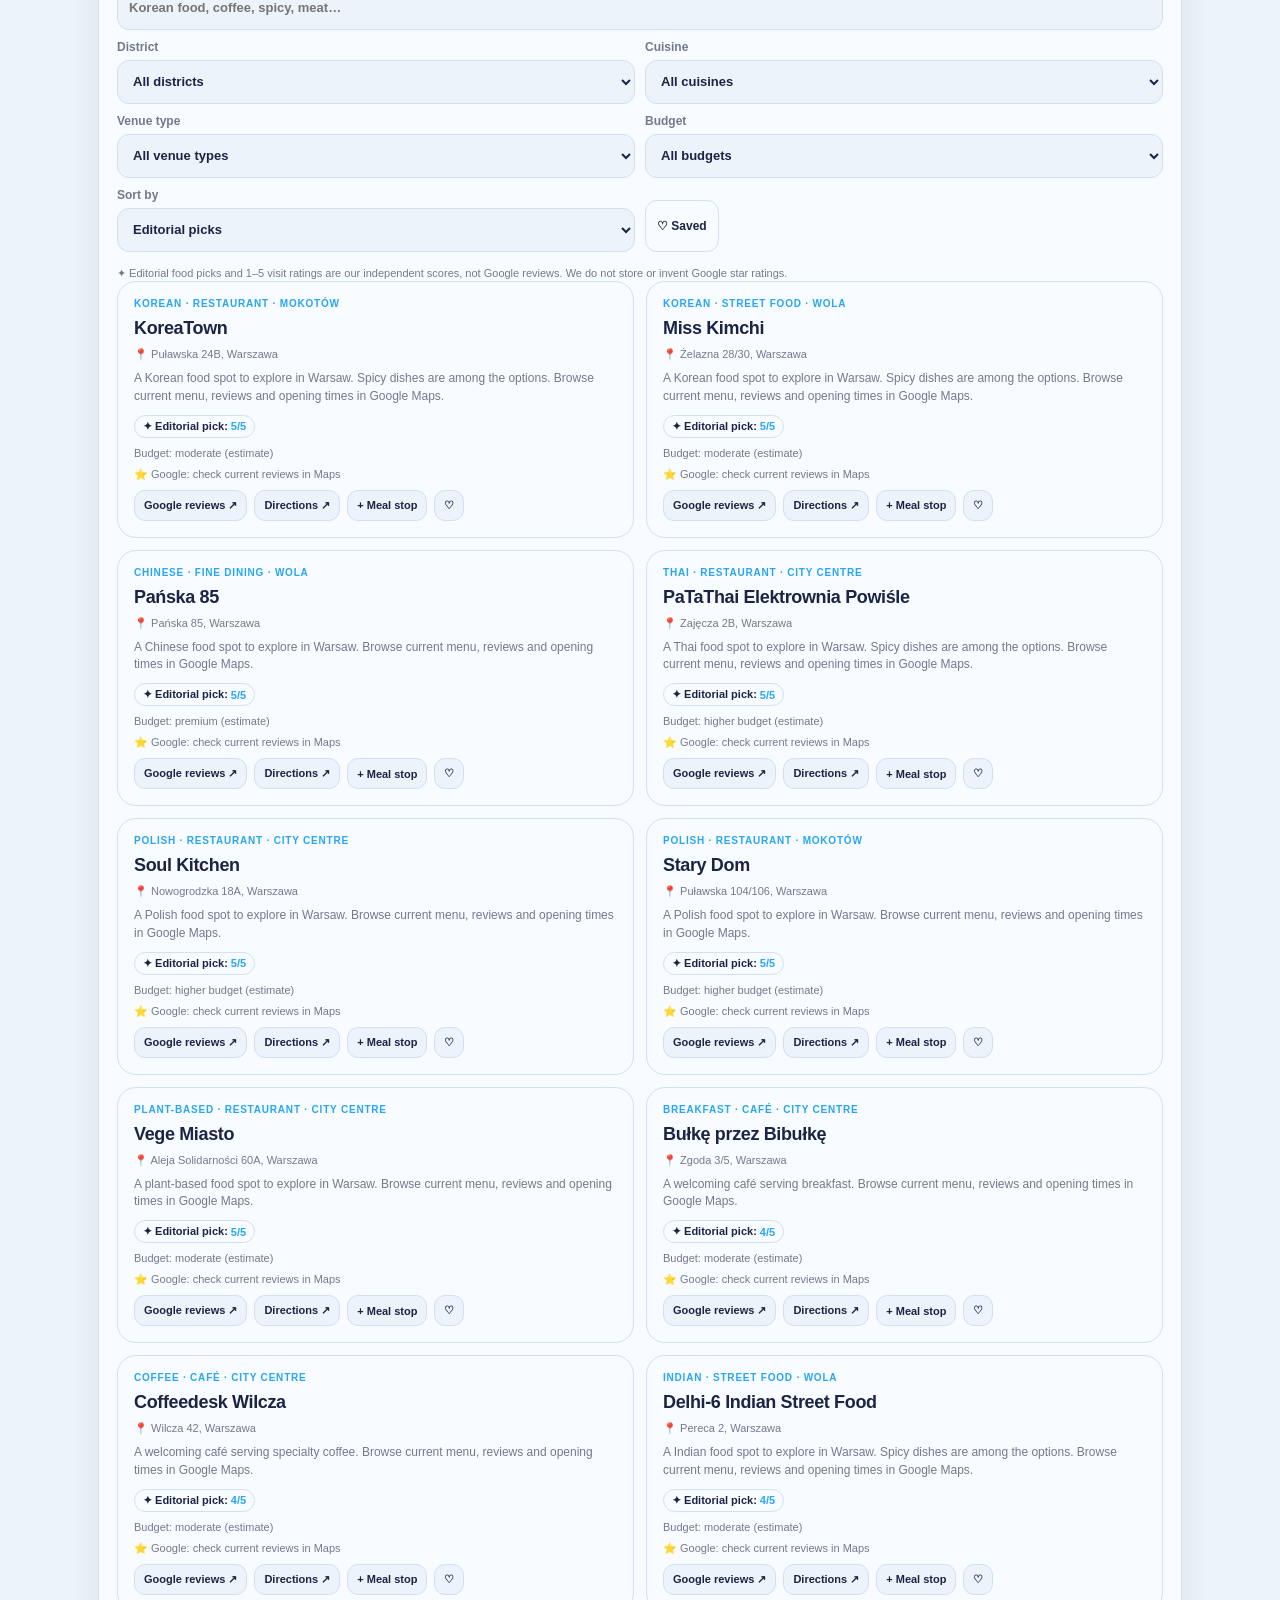
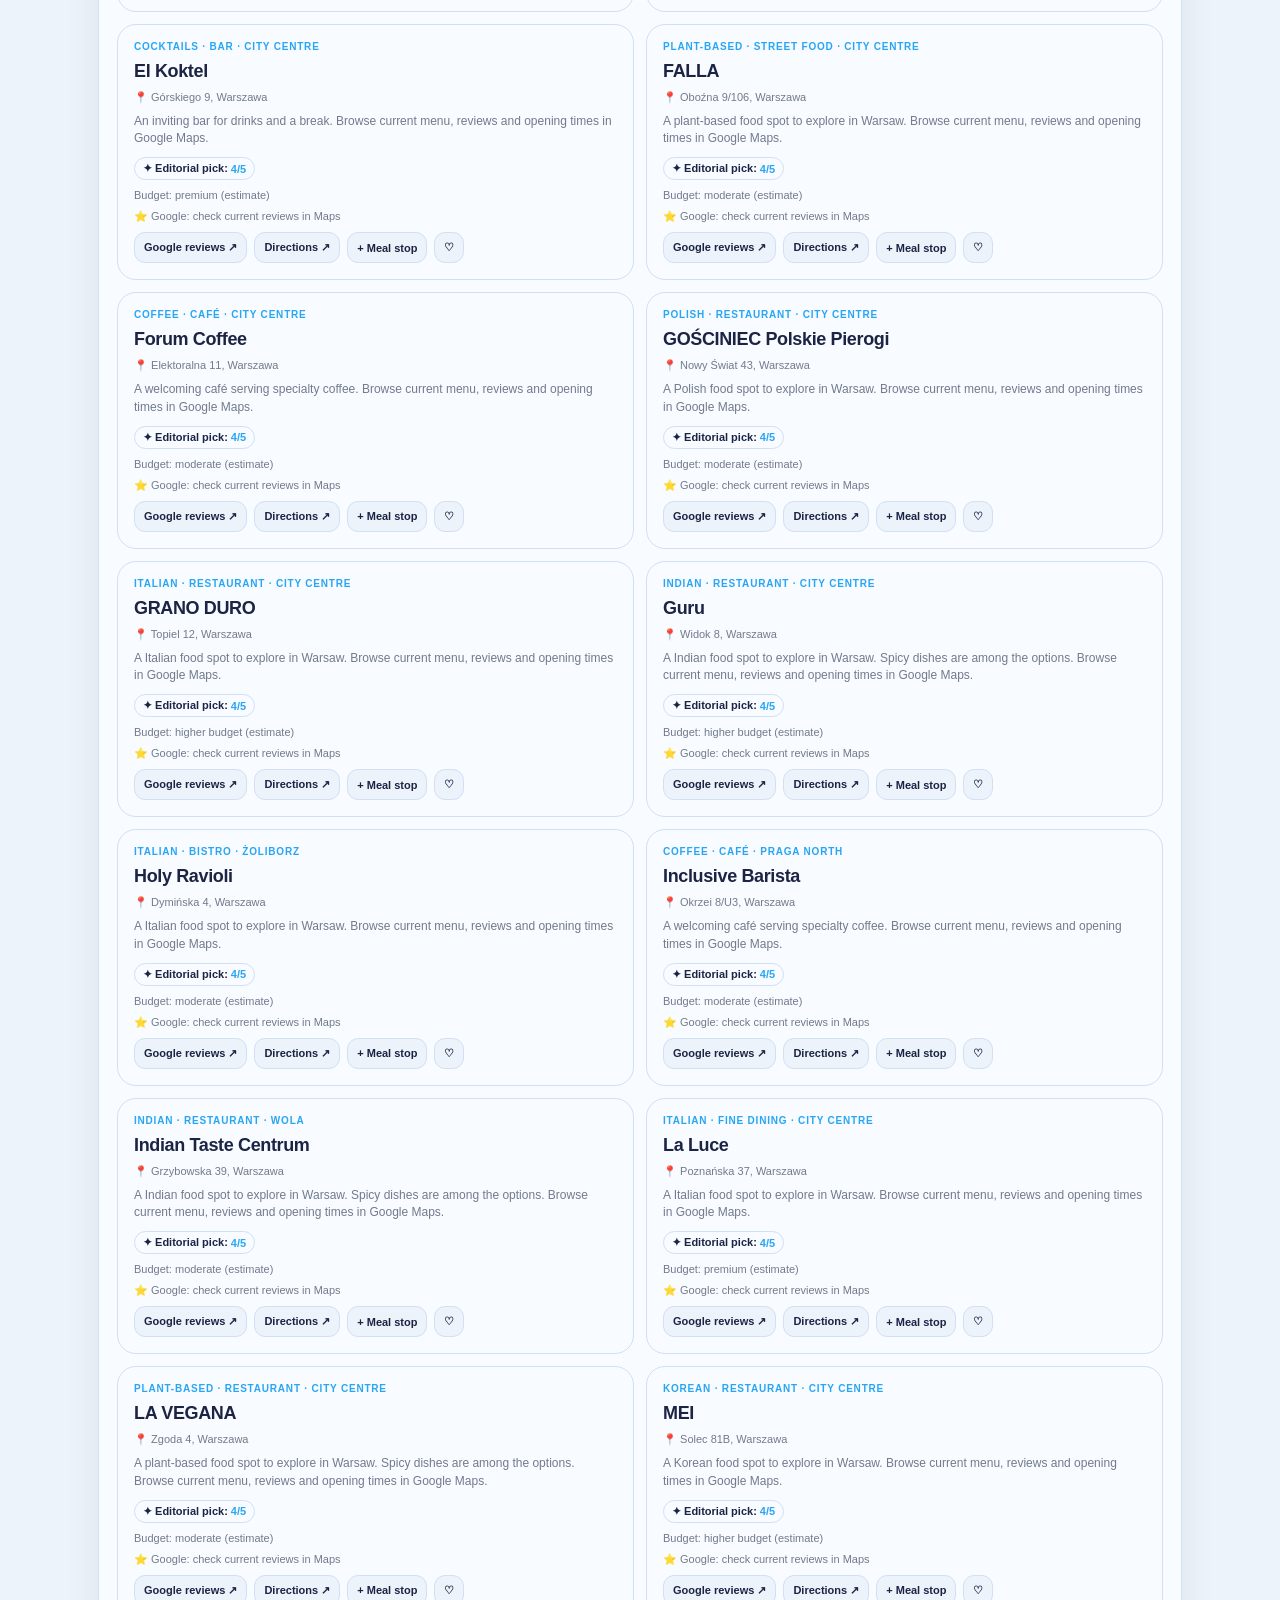
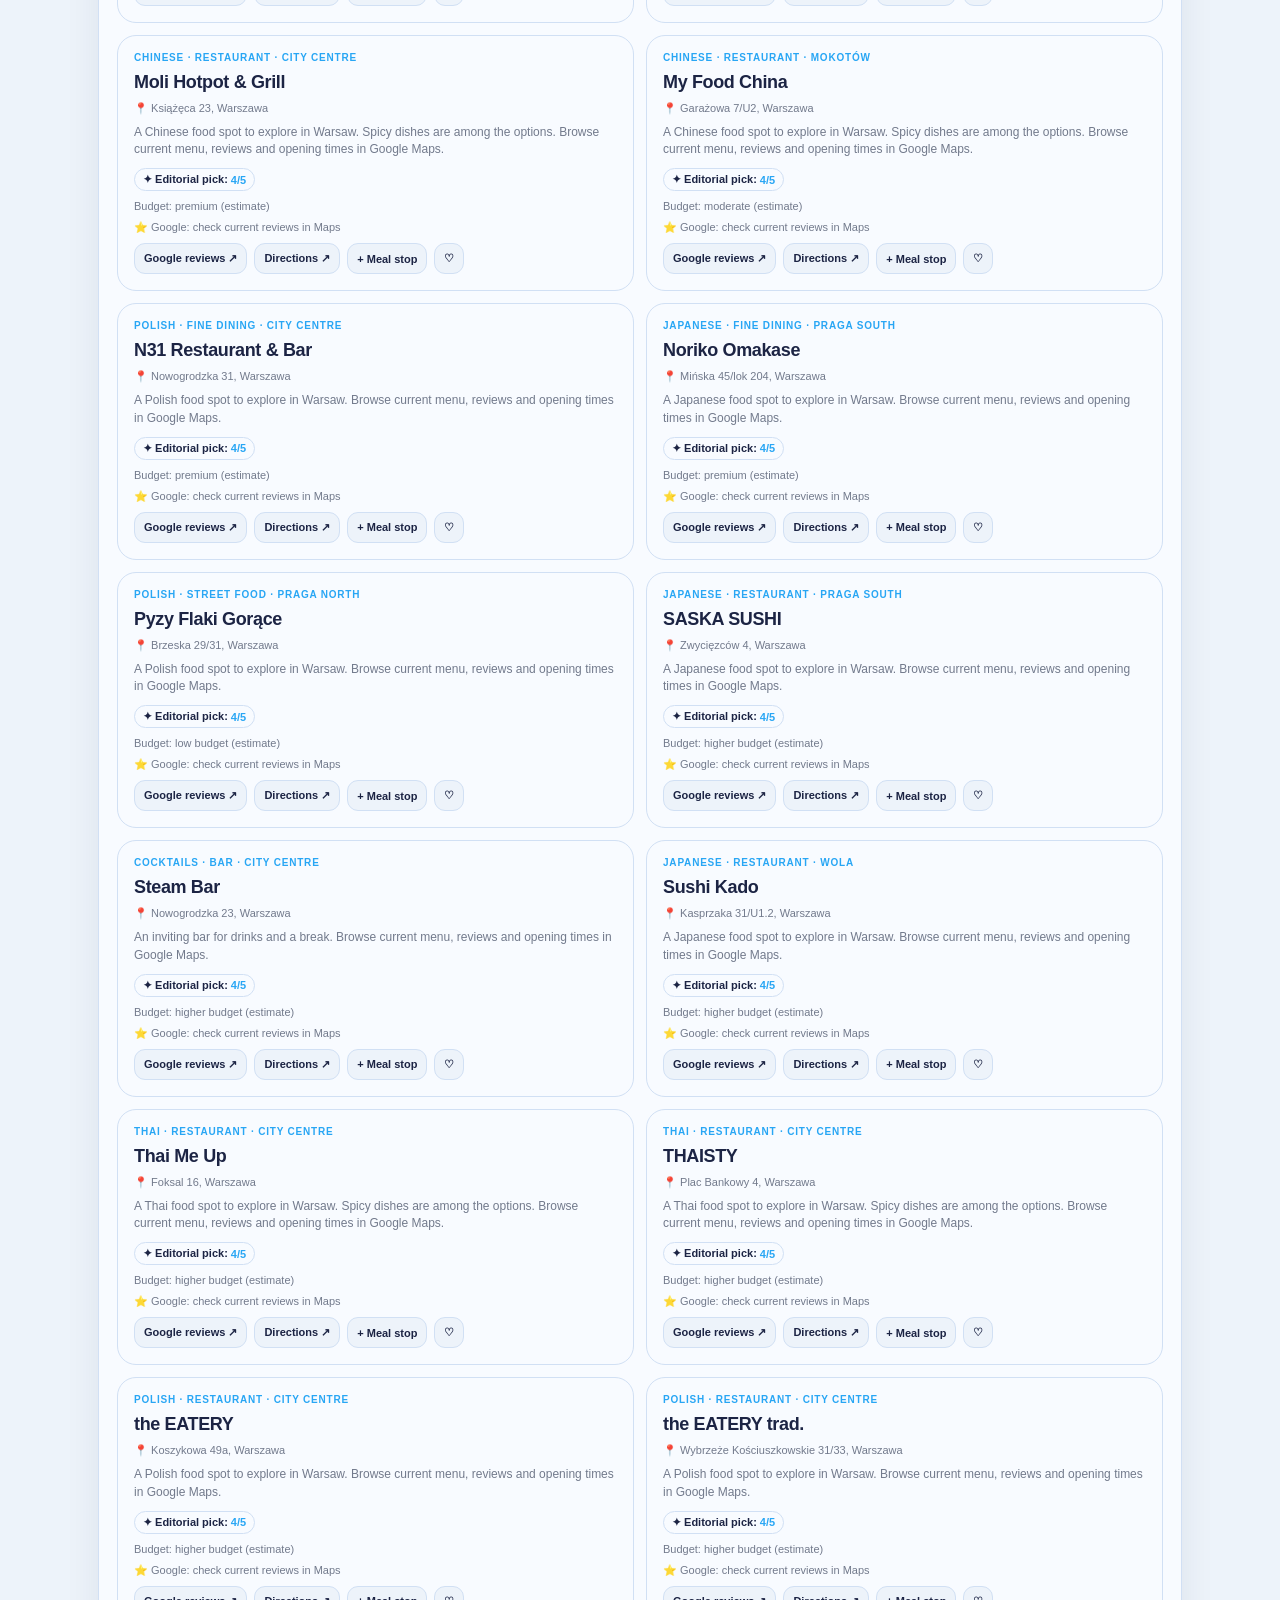
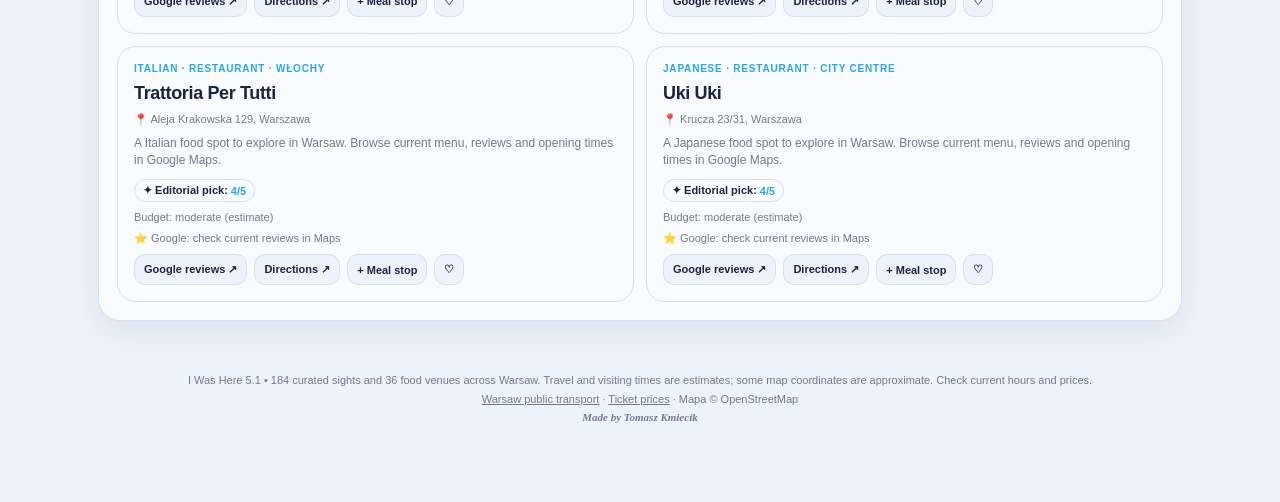
==== commit 92a9d878: "8.15.0: dłoń w menu, pojedyncza ramka, zwarty układ, atrakcje partia 4 Co-Authored-By: Claude Sonnet" ====
--- a/index.html
+++ b/index.html
@@ -70,7 +70,7 @@
 <div id="waw3FoodList" class="waw3-food-list"></div></section>
 <footer class="footer">I Was Here 5.1 • redakcyjna baza 184 miejsc + 36 lokali gastronomicznych we wszystkich dzielnicach, stan: listopad 2026. Czas zwiedzania i transportu to szacunki, a nowe współrzędne mogą być orientacyjne. Godziny i ceny należy potwierdzić.<br><a href="https://www.wtp.waw.pl/" target="_blank" rel="noopener">WTP Warszawa</a> · <a href="https://warszawa19115.pl/web/guest/-/bilety-kr%C3%B3tkookresowe-w-komunikacji-miejskiej" target="_blank" rel="noopener">Taryfa biletowa</a> · Mapa © OpenStreetMap<br><span class="made-by" data-i18n-skip>Made by Tomasz Kmiecik</span></footer>
 </div>
-<nav class="app-nav" id="appNav" data-page="warsaw"><a class="poland-fab" id="atlasFloat" href="./atlas.html" title="Cała mapa Polski" aria-label="Pokaż całą mapę Polski"><img src="assets/brand-mark.svg" alt="" width="48" height="48"></a></nav>
+<nav class="app-nav" id="appNav" data-page="warsaw"><a class="poland-fab" id="atlasFloat" href="./atlas.html" title="Cała mapa Polski" aria-label="Pokaż całą mapę Polski"><img src="assets/brand-mark-nav.svg" alt="" width="48" height="48"></a></nav>
 <div class="overlay" id="detailOverlay"><div class="sheet"><div class="grab"></div><button class="sheet-close" data-close="detailOverlay">✕</button><div id="detailContent"></div></div></div>
 <div class="overlay" id="passportOverlay"><div class="sheet"><div class="grab"></div><button class="sheet-close" data-close="passportOverlay">✕</button><div class="eyebrow" style="color:var(--accent)">Kolekcja wspomnień</div><h2>Pieczątki Warszawy</h2><p>Zbieraj wirtualne pieczątki po odwiedzeniu atrakcji. Są zapisywane na tym urządzeniu.</p><div id="passportProgress" class="badge"></div><div id="passportStamps" class="stamps" style="margin-top:20px"></div></div></div>
 <div class="overlay" id="themeOverlay"><div class="sheet"><div class="grab"></div><button class="sheet-close" data-close="themeOverlay">✕</button><div class="eyebrow" style="color:var(--accent)">Personalizacja</div><h2>Styl aplikacji</h2><p>Wybierz wygląd najbardziej odpowiadający sposobowi, w jaki lubisz odkrywać miasto.</p><div class="tabs" id="themeTabs"><button data-theme="light">☀️ Editorial</button><button data-theme="dark">🌙 Midnight</button><button data-theme="forest">🌿 Explorer</button></div><div class="note">W przyszłości: fotografie wysokiej jakości, tryb offline, inteligentny asystent i integracja z transportem publicznym.</div></div></div>
--- a/assets/app-nav.css
+++ b/assets/app-nav.css
@@ -26,6 +26,12 @@
 @media(max-width:420px){.top .brand .wordmark{display:none}}
 
 /* 8.11.0 — pływająca mapa Polski w środku dolnego menu: większa od ikon, wystaje ok. 50 % nad menu (76 px, 38 px nad krawędzią) */
-.app-nav .poland-fab{flex:none;align-self:flex-start;width:76px;height:76px;margin:-44px 2px 0;border-radius:24px;z-index:3;box-shadow:0 0 0 3px #FFD84A,0 10px 22px rgba(3,12,30,.55)}
-.app-nav .poland-fab img{width:100%;height:100%;border-radius:24px}
-@media(max-width:360px){.app-nav .poland-fab{width:66px;height:66px;margin:-38px 0 0}}
+.app-nav .poland-fab{flex:none;align-self:center;width:76px;height:76px;margin:-13px 2px;border-radius:17px;z-index:3;box-shadow:0 8px 18px rgba(3,12,30,.5)}
+.app-nav .poland-fab img{width:100%;height:100%;border-radius:17px}
+@media(max-width:360px){.app-nav .poland-fab{width:66px;height:66px;margin:-8px 0}}
+
+/* 8.15.0 — zwarte menu: niższe przyciski, mapa Polski nadal wycentrowana i większa */
+.app-nav:not(.tabbar){padding:4px 8px calc(4px + env(safe-area-inset-bottom,0px));gap:2px}
+.app-nav:not(.tabbar) button{min-height:48px;border-radius:14px}
+.app-nav .poland-fab{margin:-14px 2px}
+@media(max-width:360px){.app-nav .poland-fab{margin:-9px 0}}
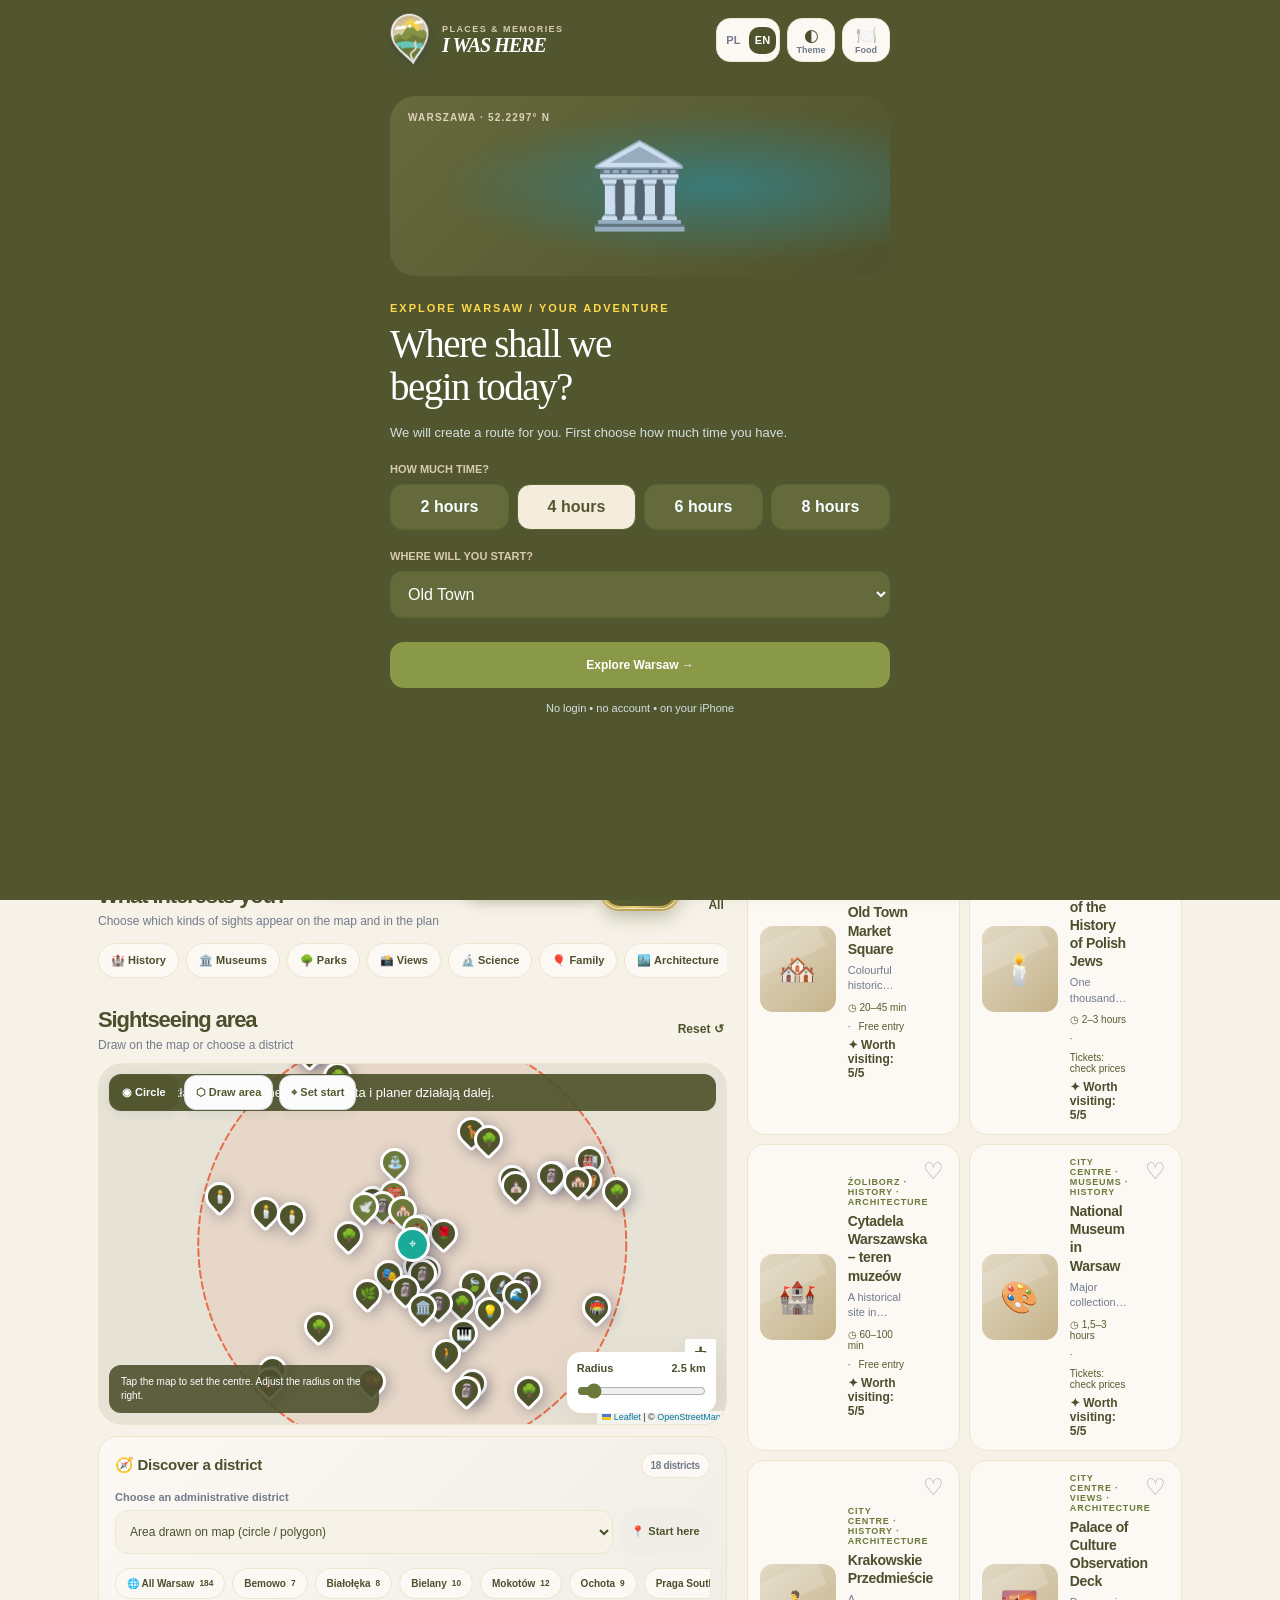
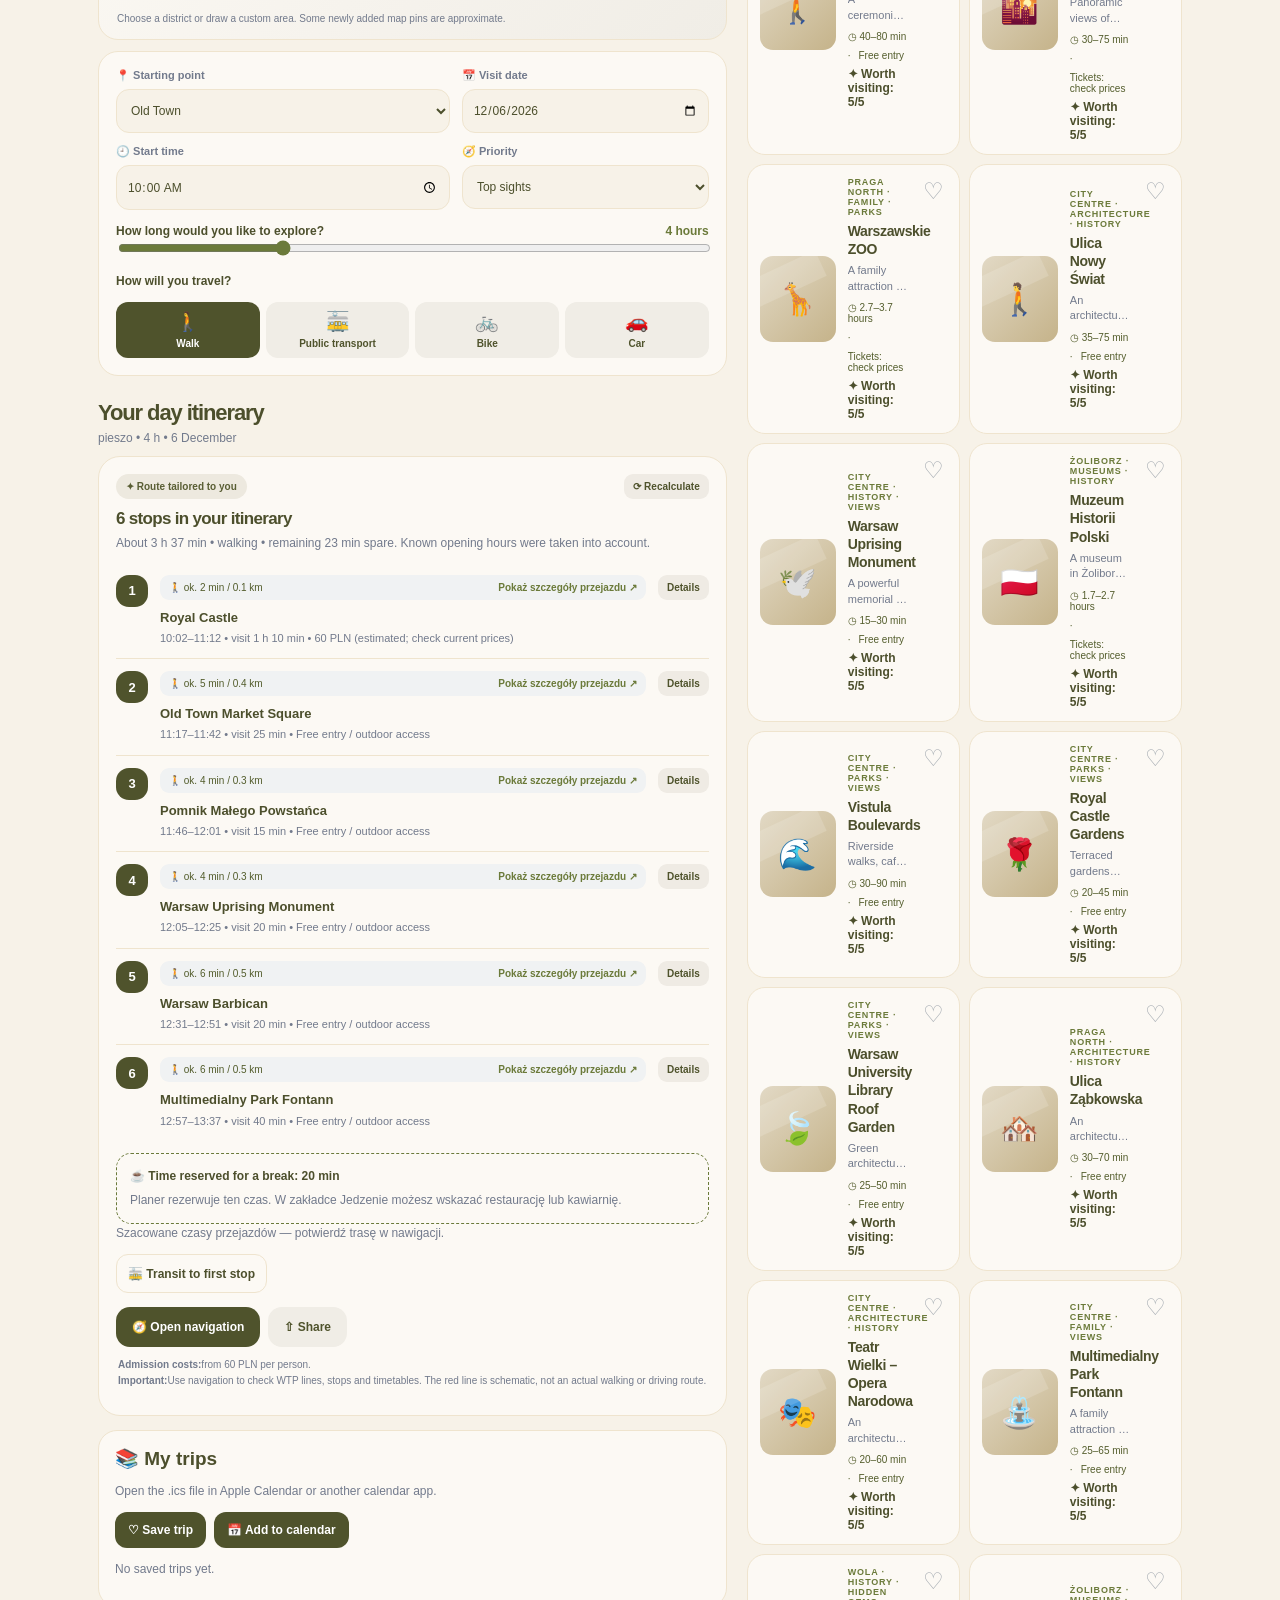
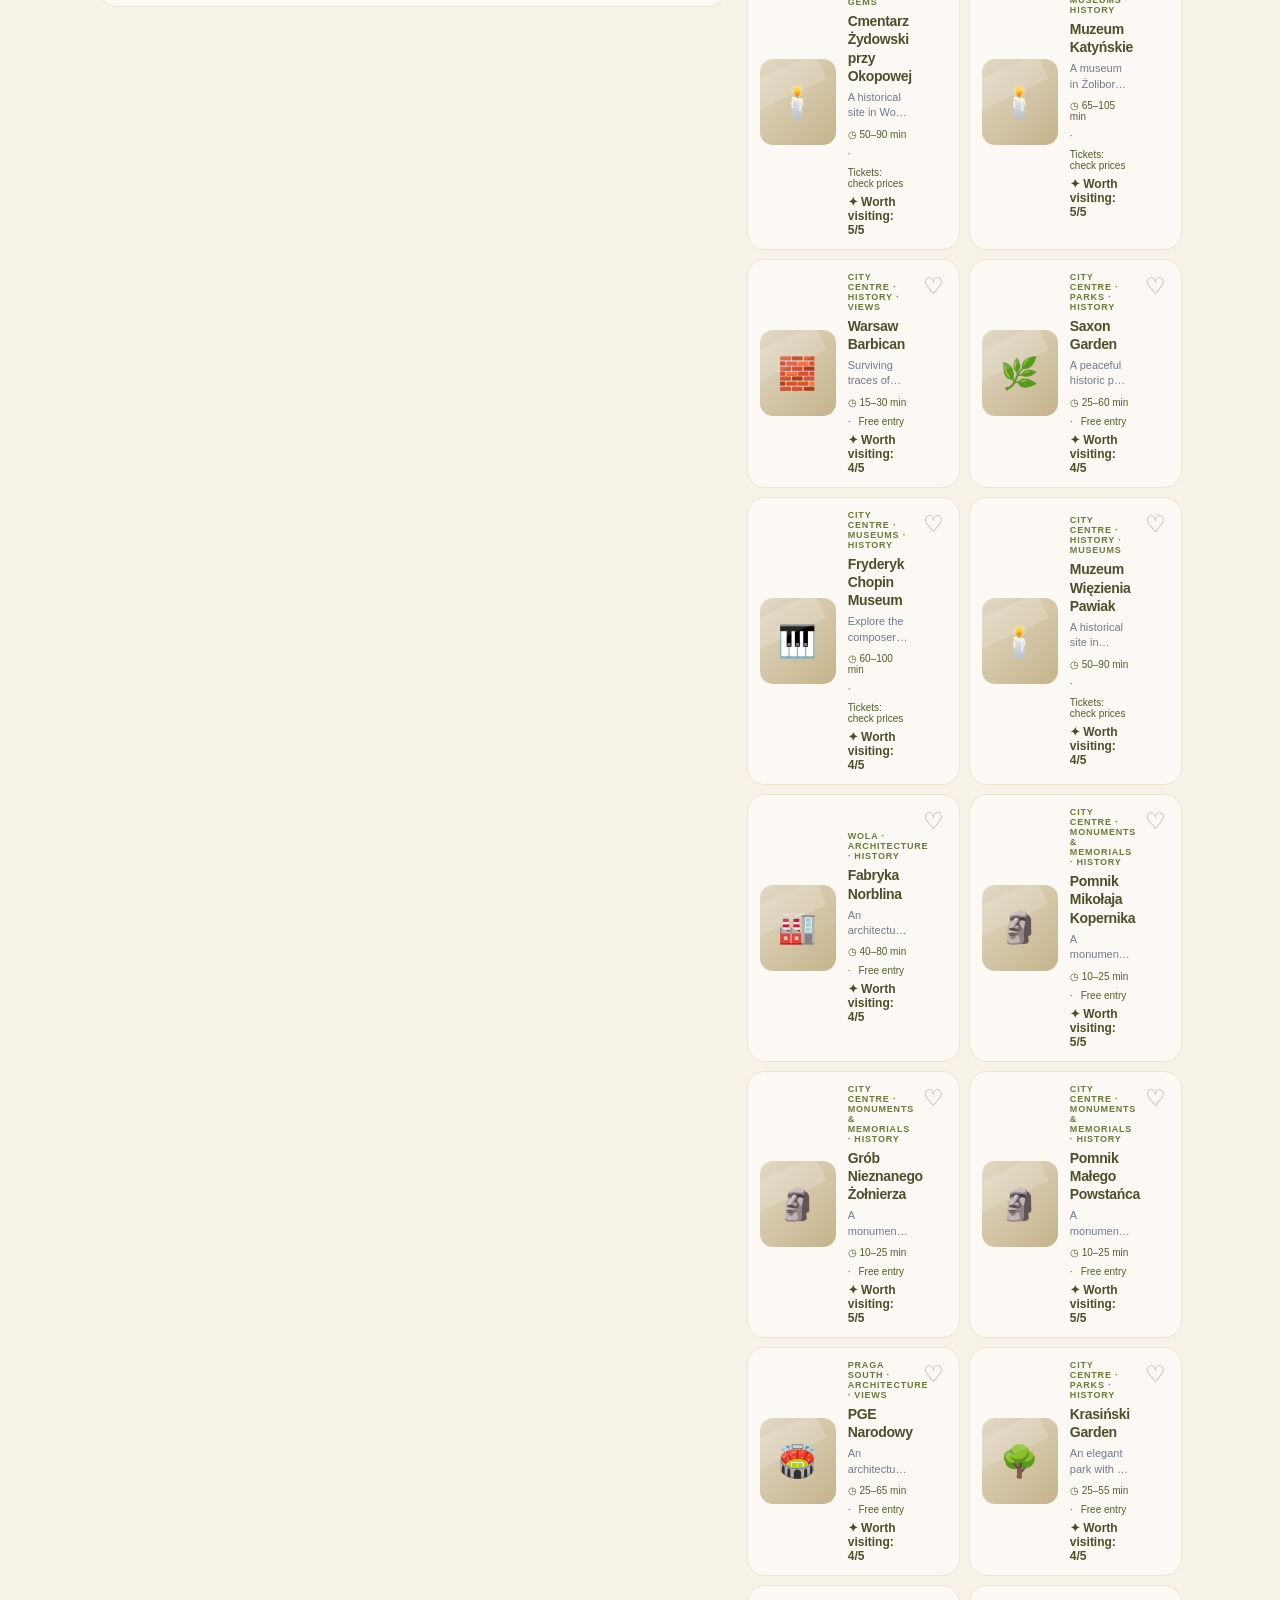
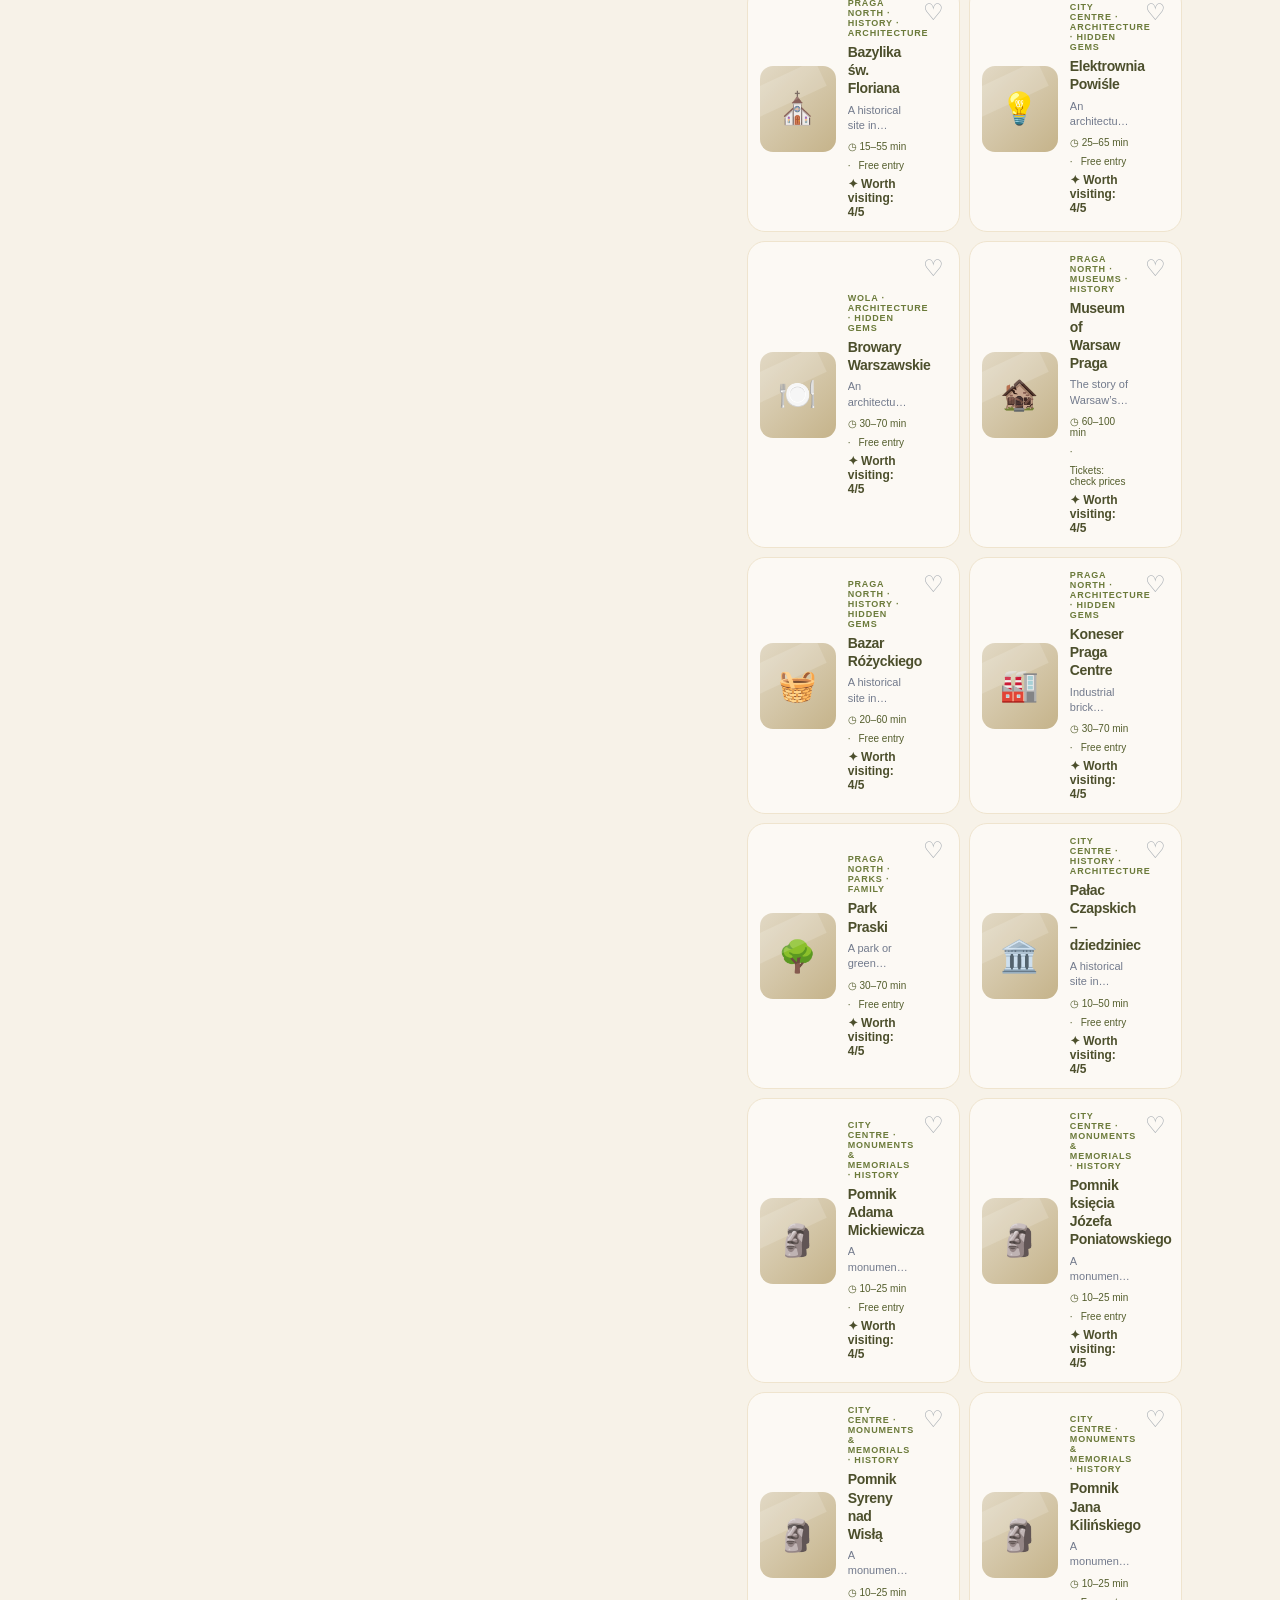
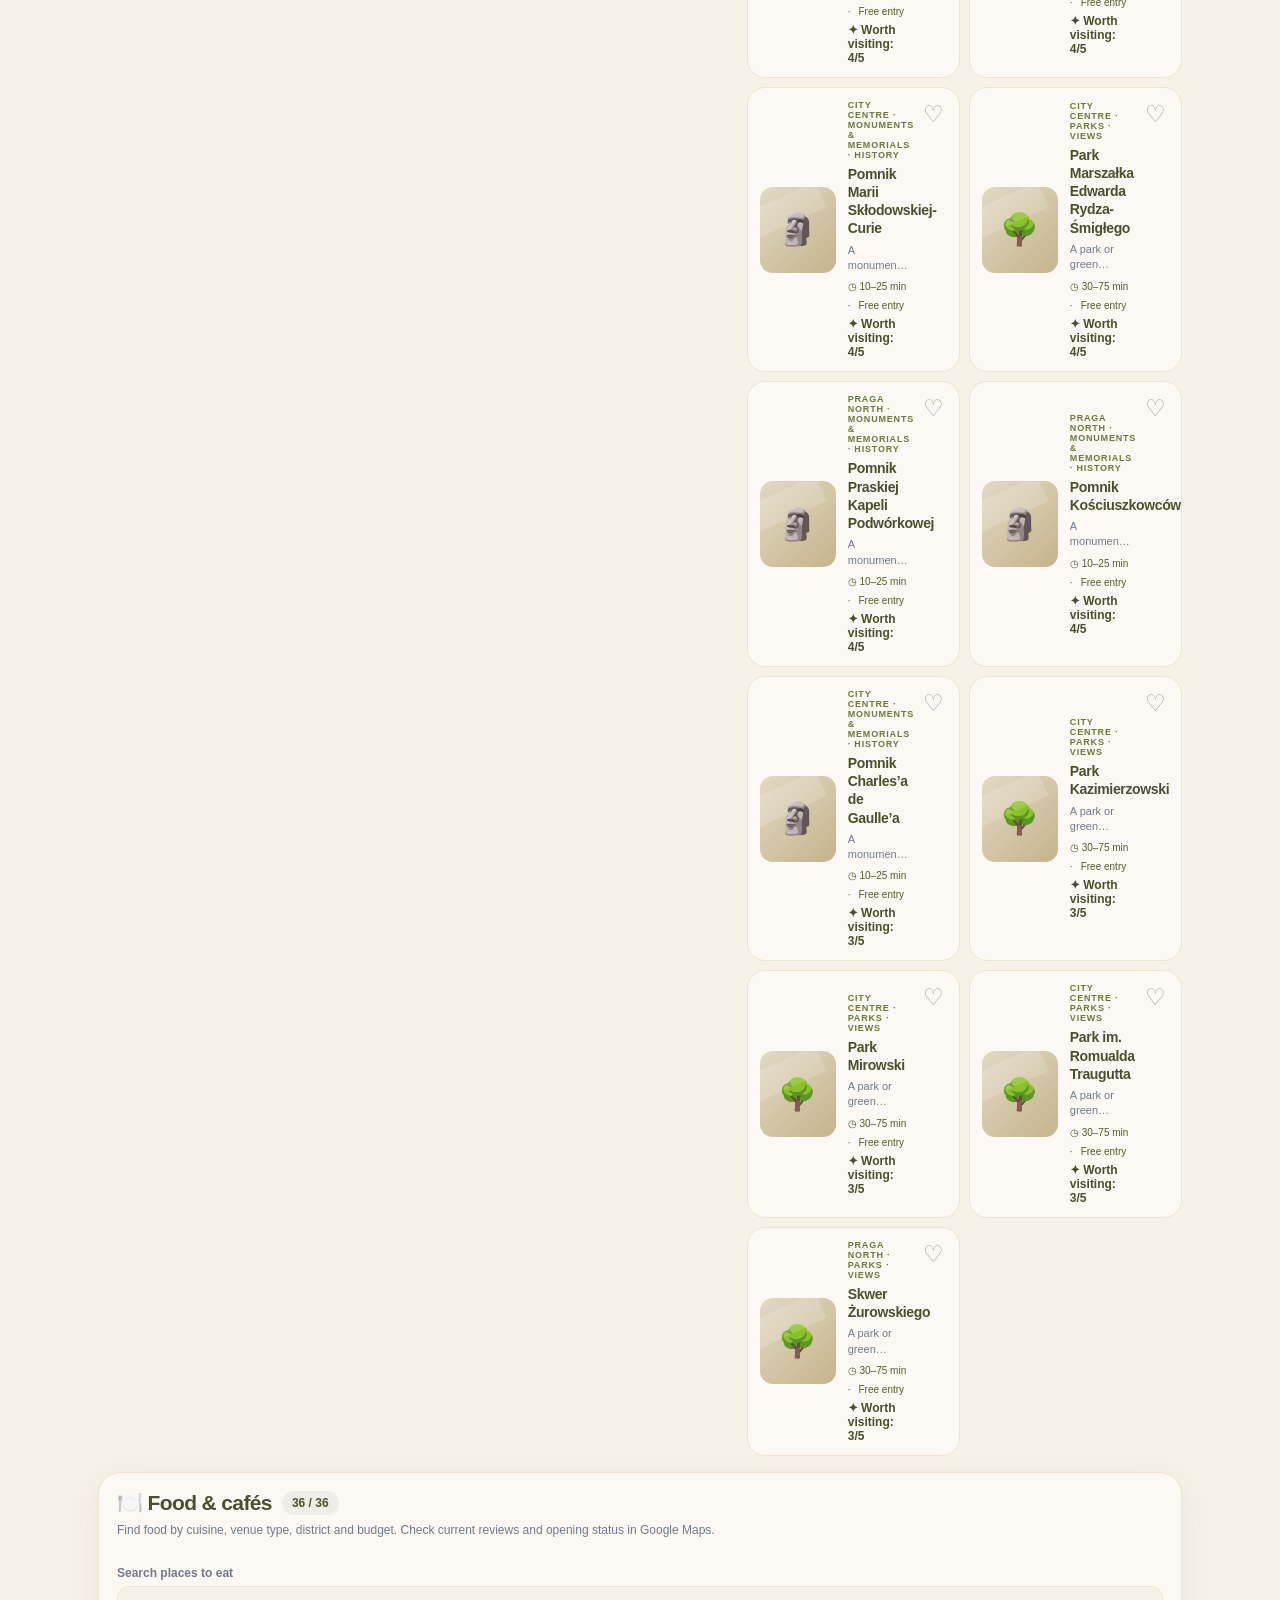
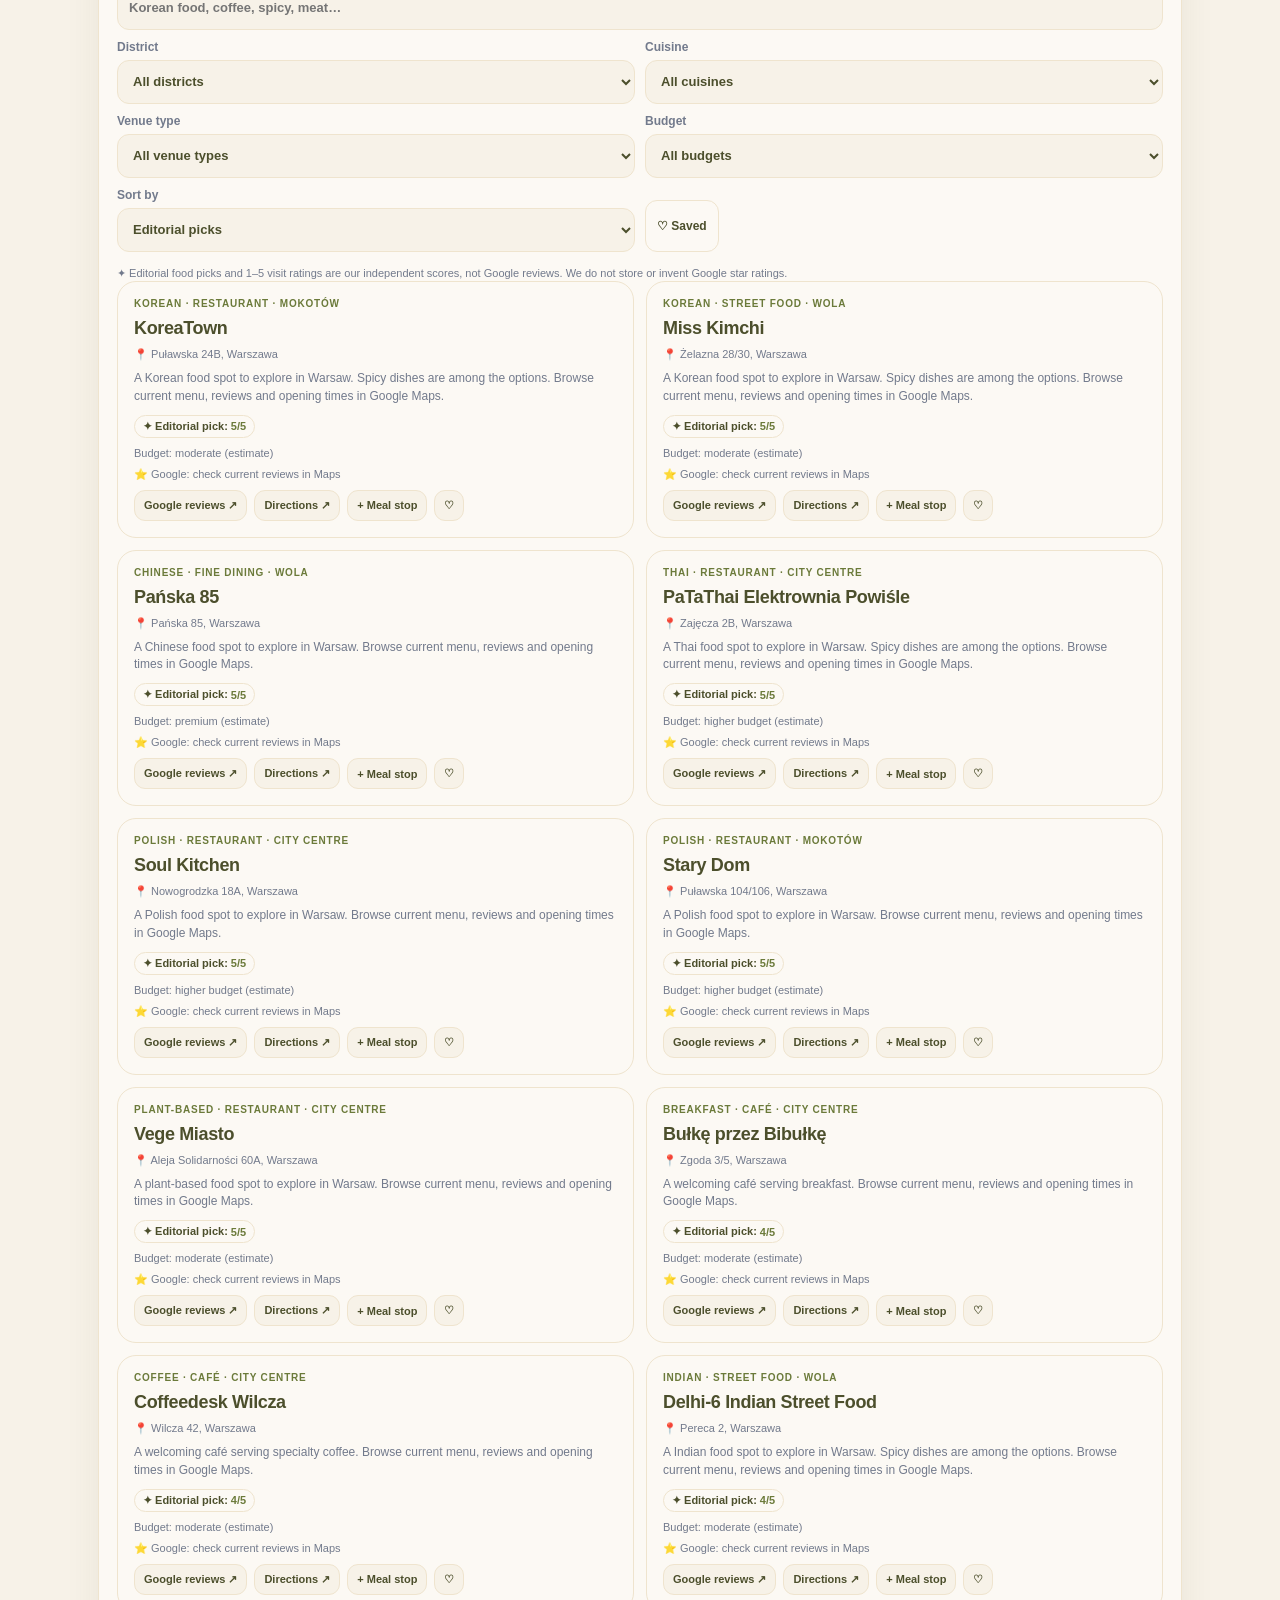
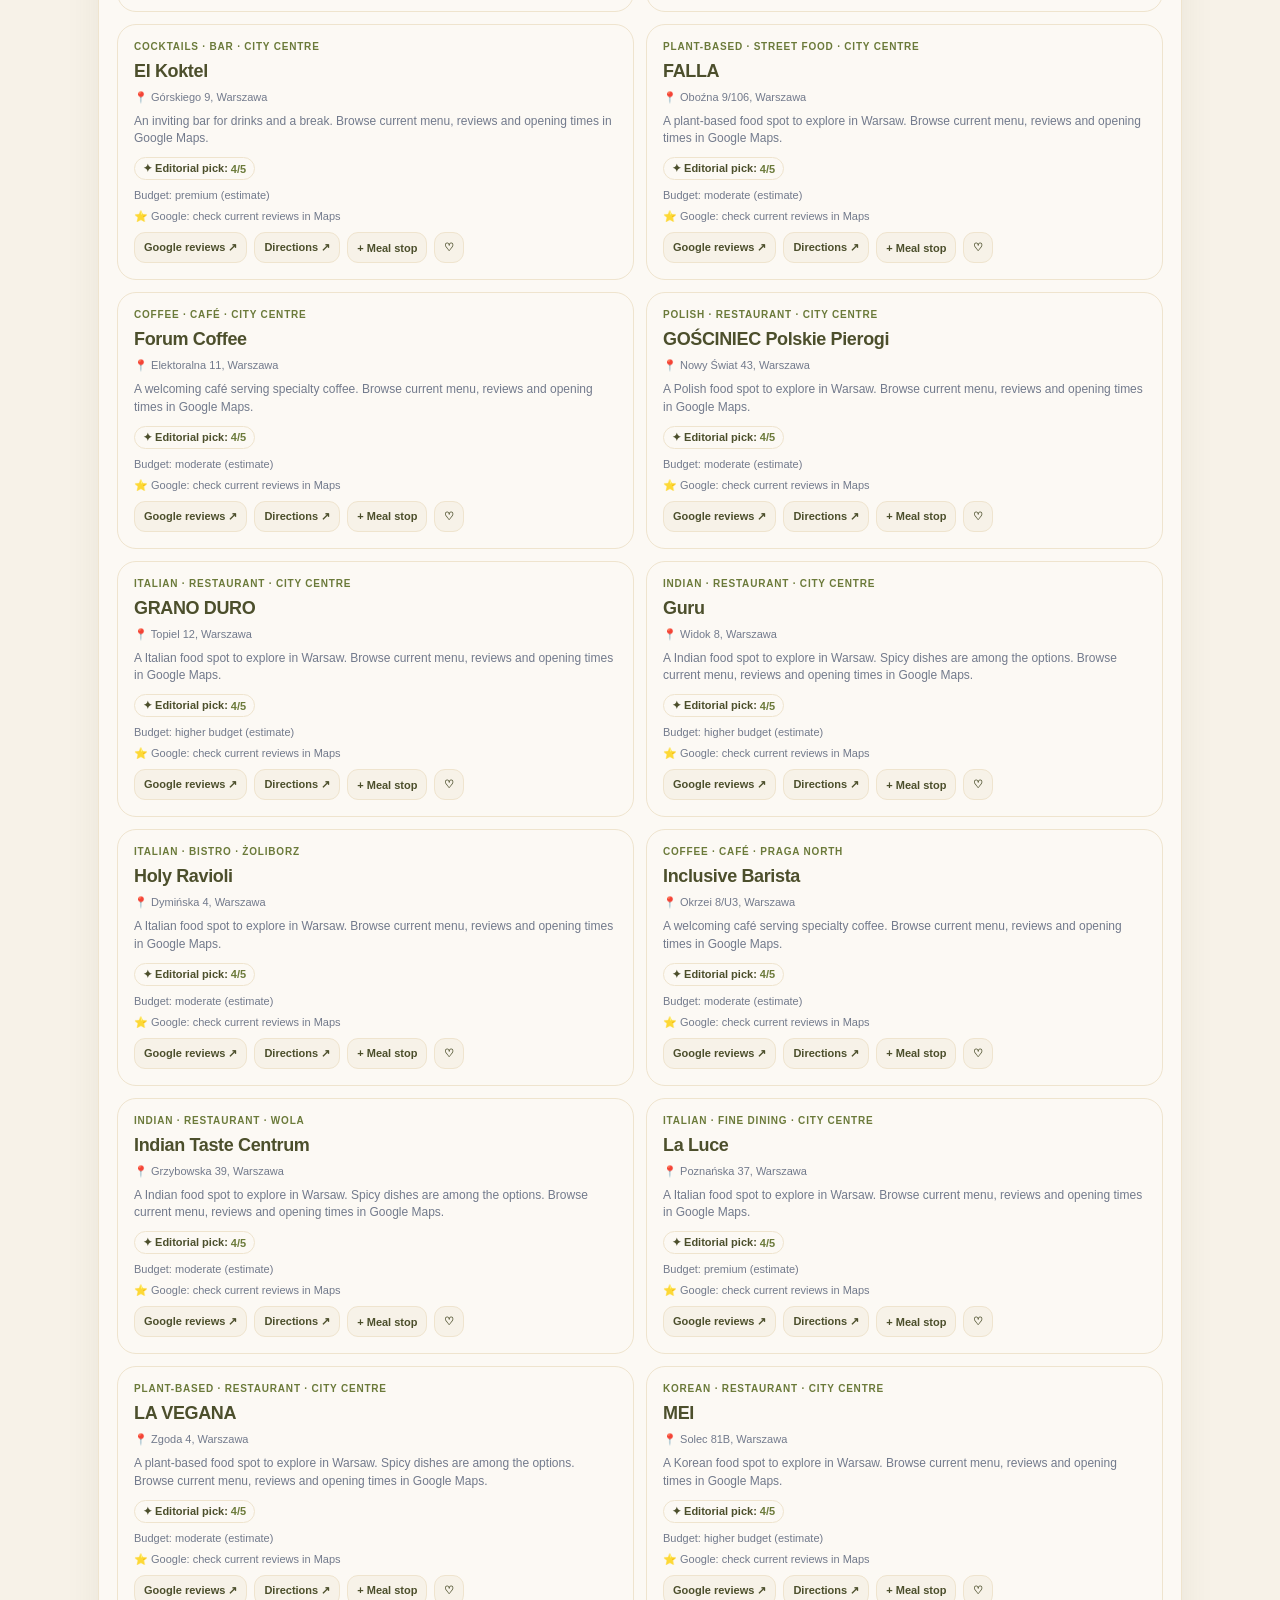
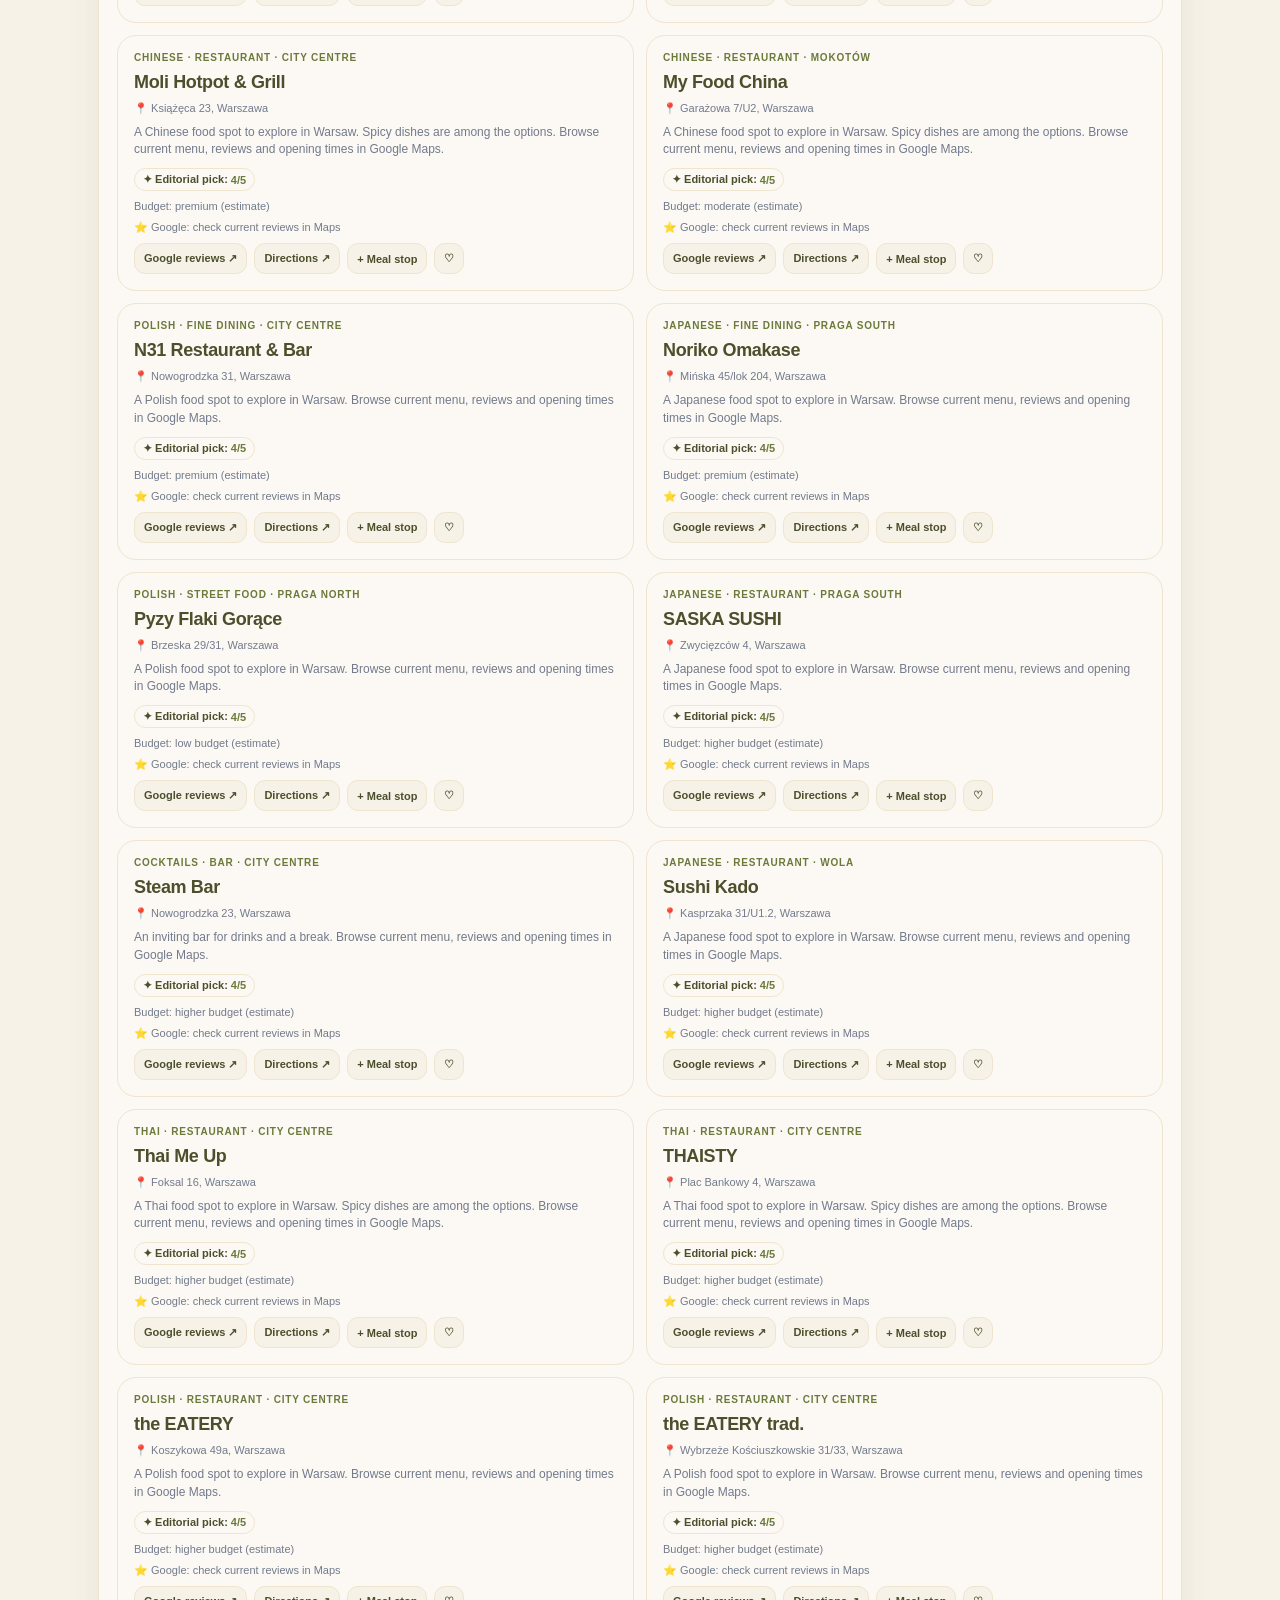
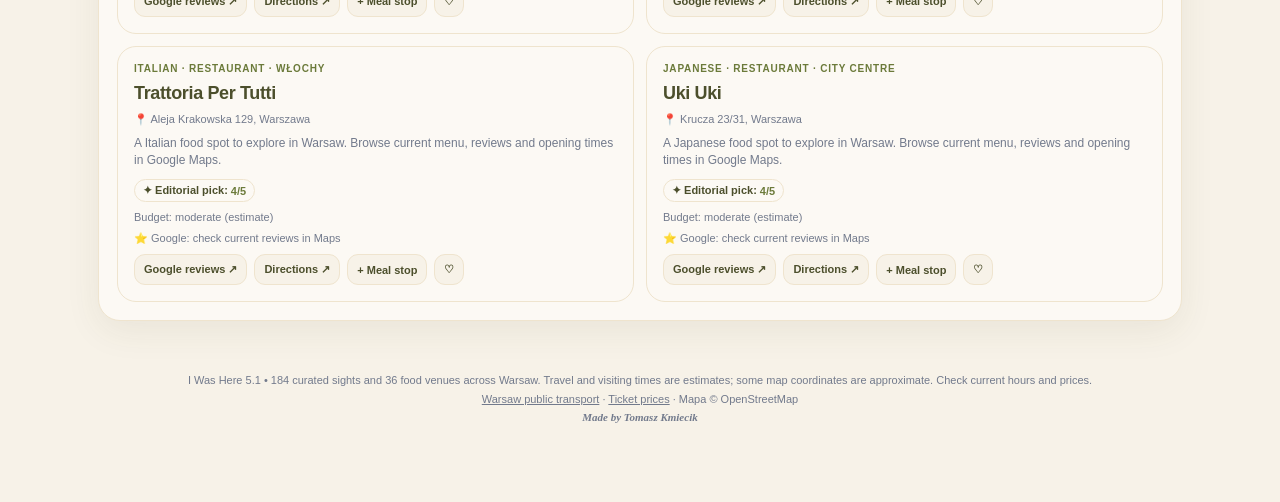
==== commit 97f574cb: "8.17.0: motyw „Safari” (krem, oliwka, piasek) w całej aplikacji Przeliczenie niebieskiej palety (too" ====
--- a/index.html
+++ b/index.html
@@ -1,13 +1,13 @@
 <!doctype html>
 <html lang="pl">
 <head>
-<meta charset="utf-8"><meta name="viewport" content="width=device-width, initial-scale=1, viewport-fit=cover"><meta name="theme-color" content="#141c37"><meta name="apple-mobile-web-app-capable" content="yes"><meta name="apple-mobile-web-app-title" content="I Was Here"><meta name="author" content="Tomasz Kmiecik"><meta name="description" content="I Was Here — Places & Memories. Explore cities, plan your day and collect travel memories. Start with Warsaw.">
+<meta charset="utf-8"><meta name="viewport" content="width=device-width, initial-scale=1, viewport-fit=cover"><meta name="theme-color" content="#424526"><meta name="apple-mobile-web-app-capable" content="yes"><meta name="apple-mobile-web-app-title" content="I Was Here"><meta name="author" content="Tomasz Kmiecik"><meta name="description" content="I Was Here — Places & Memories. Explore cities, plan your day and collect travel memories. Start with Warsaw.">
 <link rel="icon" type="image/svg+xml" href="icon.svg"><link rel="apple-touch-icon" href="icon-180.png"><link rel="manifest" href="manifest.webmanifest">
 <link rel="stylesheet" href="./assets/vendor/leaflet/leaflet.css">
 <title>I Was Here — Places & Memories</title>
 <style>
-:root{--bg:#edf3fa;--panel:#f8fbff;--ink:#1c2444;--sub:#727a8c;--line:#d1e0f4;--primary:#1b3c55;--accent:#e86e4a;--mint:#b6c9d9;--glass:#eceff2;--shadow:0 10px 35px rgba(28,36,68,.08);--radius:23px;--safe:env(safe-area-inset-bottom, 0px)}
-#map .tiles-offline{position:absolute;left:10px;right:10px;top:10px;z-index:500;background:rgba(12,44,89,.92);color:#ffffff;border-radius:12px;padding:10px 12px;font-size:13px;line-height:1.35;pointer-events:none}*{box-sizing:border-box}html{font-family:Inter,-apple-system,BlinkMacSystemFont,"Segoe UI",sans-serif;-webkit-text-size-adjust:100%}body{background:var(--bg);color:var(--ink);margin:0;min-height:100vh}button,input,select{font:inherit}button{cursor:pointer;-webkit-tap-highlight-color:transparent}button:focus-visible,a:focus-visible,input:focus-visible,select:focus-visible{outline:3px solid var(--accent);outline-offset:2px}a{color:inherit;text-decoration:none}.app{width:min(100%,1140px);margin:auto;padding:0 18px 100px}.top{display:flex;align-items:center;justify-content:space-between;padding:22px 0 19px}.brand{display:flex;align-items:center;gap:11px}.mark{display:grid;place-items:center;background:var(--primary);color:white;width:44px;height:44px;border-radius:15px;font-size:24px;transform:rotate(-7deg)}.mark>span{transform:rotate(7deg)}.brand small{display:block;color:var(--sub);font-size:10px;letter-spacing:.18em;text-transform:uppercase;font-weight:800}.brand b{display:block;font-size:18px;letter-spacing:-.045em}.top-actions{display:flex;gap:7px}.icon-btn{border:1px solid var(--line);background:var(--panel);color:var(--ink);border-radius:15px;width:43px;height:43px;font-size:21px;display:grid;place-items:center}.hero{position:relative;overflow:hidden;border-radius:28px;background:#1d3b58;color:#ffffff;min-height:195px;padding:27px 27px 30px;isolation:isolate}.hero:before{content:"";position:absolute;inset:-20% 25% -40% -30%;border:1px solid rgba(255,255,255,.14);border-radius:50%;transform:rotate(-20deg)}.hero:after{content:"";position:absolute;width:400px;height:400px;border:1px solid rgba(255,255,255,.12);border-radius:50%;left:25%;top:-170px}.hero-art{position:absolute;bottom:-17px;right:-28px;width:65%;max-width:520px;opacity:.44;z-index:-1}.eyebrow{font-size:11px;font-weight:800;letter-spacing:.18em;color:#9bcfef;text-transform:uppercase}.hero h1{font-family:Georgia,serif;font-size:clamp(29px,6vw,49px);font-weight:400;line-height:1.1;letter-spacing:-.04em;margin:12px 0 10px;max-width:490px}.hero p{color:#d5dadf;line-height:1.5;font-size:13px;margin:0;max-width:380px}.stats{display:grid;grid-template-columns:repeat(3,1fr);gap:11px;margin:15px 0 24px}.stat{background:var(--panel);padding:16px 14px;border:1px solid var(--line);border-radius:19px;min-width:0}.stat small{font-size:10px;color:var(--sub);display:block;margin-bottom:7px}.stat strong{font-size:18px;letter-spacing:-.04em;white-space:nowrap}.stat em{display:block;font-style:normal;color:var(--sub);font-size:10px;margin-top:5px}.section-title{display:flex;justify-content:space-between;gap:12px;align-items:center;margin:24px 0 11px}.section-title h2{font-size:22px;letter-spacing:-.05em;margin:0}.section-title .subheading{font-size:12px;color:var(--sub);margin:5px 0 0}.textbtn{background:none;border:0;color:var(--primary);font-size:12px;font-weight:800;padding:7px 3px}.map-wrap{position:relative;background:#dce1e6;border-radius:24px;overflow:hidden;border:1px solid var(--line)}#map{height:360px;z-index:1;background:#dde2e8}.map-tools{position:absolute;z-index:500;top:11px;left:11px;right:11px;display:flex;gap:6px;align-items:center;flex-wrap:wrap;pointer-events:none}.toolchip{pointer-events:auto;background:rgba(255,255,255,.98);border:1px solid #d8dce0;border-radius:12px;padding:10px 11px;font-size:11px;font-weight:700;color:#213551;box-shadow:0 3px 12px #1e343317}.toolchip.active{background:#1b3c55;color:#ffffff;border-color:#1b3c55}.map-bottom{position:absolute;z-index:500;left:10px;right:10px;bottom:11px;display:flex;align-items:flex-end;justify-content:space-between;gap:10px;pointer-events:none}.map-hint{background:rgba(28,36,68,.89);color:white;font-size:10px;line-height:1.4;border-radius:12px;padding:10px 12px;max-width:270px;pointer-events:auto}.map-bottom .radius{background:white;border-radius:14px;padding:10px;pointer-events:auto;min-width:142px;max-width:172px;box-shadow:var(--shadow)}.radius label{font-size:11px;font-weight:800;display:flex;justify-content:space-between}.radius input{width:100%;accent-color:var(--accent);margin:9px 0 0}.leaflet-container{font:inherit}.leaflet-control-attribution{font-size:9px!important}.leaflet-touch .leaflet-control-zoom{border:0;box-shadow:var(--shadow)}.leaflet-touch .leaflet-control-zoom a{width:31px;height:31px;line-height:31px;color:var(--primary)}.pin{background:var(--primary);height:29px;width:29px;border:3px solid white;border-radius:50% 50% 50% 4px;transform:rotate(-45deg);box-shadow:0 4px 14px #1318394d;display:grid;place-items:center}.pin span{transform:rotate(45deg);color:#ffffff;font-size:13px}.pin.route{background:var(--accent)}.pin.start{background:#1aab98;width:35px;height:35px;border-radius:50%;transform:none}.pin.start span{transform:none}.control-card{border-radius:20px;padding:17px;background:var(--panel);border:1px solid var(--line);margin-top:11px}.control-grid{display:grid;grid-template-columns:1.15fr .85fr;gap:12px}.field label{display:block;font-size:11px;color:var(--sub);margin-bottom:7px;font-weight:800}.field select,.field input{width:100%;border:1px solid var(--line);border-radius:13px;background:var(--bg);color:var(--ink);padding:12px 10px;font-size:12px;min-height:44px}.range-head{display:flex;justify-content:space-between;align-items:center;margin-top:14px;font-size:12px;font-weight:800}.range-head em{font-style:normal;color:var(--accent)}input[type=range]{width:100%;accent-color:var(--accent)}.transport{display:grid;grid-template-columns:repeat(4,1fr);gap:6px;margin:14px 0 0}.transport button{background:var(--glass);border:1px solid transparent;color:var(--primary);border-radius:12px;min-height:56px;font-size:10px;font-weight:800;display:flex;align-items:center;flex-direction:column;justify-content:center;gap:5px}.transport button span{font-size:19px}.transport button.active{background:var(--primary);color:#ffffff}.chips{display:flex;gap:7px;overflow:auto;scrollbar-width:none;padding:4px 0 5px}.chips::-webkit-scrollbar{display:none}.chip{white-space:nowrap;display:inline-flex;align-items:center;gap:5px;border-radius:50px;padding:10px 12px;border:1px solid var(--line);background:var(--panel);font-size:11px;font-weight:750;color:var(--ink)}.chip.selected{background:var(--primary);border-color:var(--primary);color:#ffffff}.route-top{display:flex;gap:12px;align-items:flex-start;justify-content:space-between}.badge{font-size:10px;background:#e5eaef;color:#23395b;border-radius:30px;padding:7px 10px;font-weight:800;display:inline-flex}.route-summary{border:1px solid var(--line);background:var(--panel);border-radius:22px;padding:17px}.route-summary h3{font-size:17px;letter-spacing:-.04em;margin:10px 0 5px}.route-summary p{color:var(--sub);font-size:12px;line-height:1.55;margin:0}.route-list{margin-top:10px}.route-item{display:flex;align-items:flex-start;gap:12px;padding:12px 0;position:relative}.route-item:not(:last-child){border-bottom:1px solid var(--line)}.route-index{display:grid;place-items:center;border-radius:13px;width:32px;height:32px;flex:0 0 32px;background:var(--primary);color:white;font-weight:800;font-size:13px}.route-item-content{flex:1;min-width:0}.route-item-content strong{font-size:13px;line-height:1.4;display:block}.route-item-content small{color:var(--sub);font-size:11px;line-height:1.4;display:block;margin-top:4px}.route-item-content .leg{background:#f0f2f3;padding:7px 9px;border-radius:9px;display:flex;align-items:center;justify-content:space-between;gap:5px;margin:0 0 9px;font-size:10px;color:#45596c}.route-item-content .leg a{color:var(--accent);font-weight:800;text-align:right}.tiny-action{border:0;background:#eaedf0;color:var(--primary);border-radius:9px;padding:7px 9px;font-size:10px;font-weight:800;white-space:nowrap}.route-actions{display:flex;gap:8px;margin-top:14px}.btn{background:var(--primary);border:none;color:#ffffff;border-radius:14px;padding:13px 16px;font-size:12px;font-weight:800;display:inline-flex;align-items:center;justify-content:center;gap:8px}.btn.secondary{background:var(--glass);color:var(--primary)}.btn.accent{background:var(--accent)}.btn:disabled{opacity:.45;cursor:not-allowed}.btn.block{width:100%}.price-note,.disclaimer{color:var(--sub);font-size:10px;line-height:1.55;margin:10px 2px}.places-list{display:grid;grid-template-columns:1fr;gap:9px}.place-card{border:1px solid var(--line);background:var(--panel);border-radius:18px;padding:12px;display:flex;gap:12px;align-items:center}.place-thumb{width:76px;height:86px;border-radius:13px;background:linear-gradient(135deg,#d2d8df,#9fadba);display:grid;place-items:center;font-size:31px;flex:0 0 76px;position:relative;overflow:hidden}.place-thumb:after{content:"";position:absolute;height:28px;width:90px;transform:rotate(-25deg);background:rgba(255,255,255,.15);top:12px;left:-25px}.place-body{flex:1;min-width:0}.place-body .cat{font-size:9px;letter-spacing:.09em;text-transform:uppercase;color:var(--accent);font-weight:800}.place-body h4{font-size:14px;letter-spacing:-.025em;margin:5px 0;line-height:1.3}.place-body p{font-size:11px;line-height:1.4;color:var(--sub);margin:0 0 8px;display:-webkit-box;-webkit-line-clamp:2;-webkit-box-orient:vertical;overflow:hidden}.meta{display:flex;gap:8px;flex-wrap:wrap;font-size:10px;color:#485a6b}.bookmark{align-self:flex-start;background:transparent;border:0;font-size:23px;padding:1px 3px;color:#a3aab0}.bookmark.active{color:var(--accent)}.footer{padding:34px 10px 15px;color:var(--sub);text-align:center;font-size:11px;line-height:1.7}.footer a{text-decoration:underline}.bottom-nav{position:fixed;z-index:1500;bottom:0;left:0;right:0;background:rgba(248,251,255,.96);backdrop-filter:blur(18px);border-top:1px solid var(--line);display:flex;justify-content:space-around;align-items:center;padding:9px 12px calc(8px + var(--safe));box-shadow:0 -8px 26px #1928410d}.bottom-nav button{border:0;background:none;color:var(--sub);font-size:10px;font-weight:800;display:flex;flex-direction:column;gap:4px;align-items:center;width:33%}.bottom-nav button span{font-size:20px}.bottom-nav button.active{color:var(--primary)}.overlay{position:fixed;inset:0;background:rgba(14,24,41,.6);z-index:2100;display:none;align-items:flex-end;justify-content:center;backdrop-filter:blur(5px)}.overlay.show{display:flex}.sheet{background:var(--panel);border-radius:26px 26px 0 0;width:100%;max-width:620px;max-height:90dvh;overflow:auto;padding:22px 20px calc(27px + var(--safe));box-shadow:0 -22px 45px #09143622;animation:slide .25s ease-out}.sheet .grab{width:44px;height:5px;background:#d6d9dc;margin:-10px auto 17px;border-radius:6px}.sheet h2{font-size:26px;letter-spacing:-.05em;margin:8px 0}.sheet h3{font-size:14px;margin:22px 0 7px}.sheet p{font-size:13px;line-height:1.7;color:var(--sub)}.sheet-grid{display:grid;grid-template-columns:repeat(2,1fr);gap:10px;margin:15px 0}.sheet-grid .cell{border-radius:13px;background:var(--glass);padding:13px;font-size:12px}.sheet-grid .cell small{display:block;font-size:10px;color:var(--sub);margin-bottom:5px}.sheet-grid .cell b{font-size:13px}.sheet-close{float:right;border:0;background:var(--glass);border-radius:12px;padding:8px 11px;font-weight:800;color:var(--ink)}.note{background:#d6e5f9;border-radius:13px;color:#7a692d;padding:11px;font-size:11px;line-height:1.6}.stamps{display:grid;grid-template-columns:repeat(3,1fr);gap:9px}.stamp{padding:16px 7px;border:1px dashed #b5c1d5;border-radius:16px;display:flex;gap:5px;align-items:center;flex-direction:column;color:#99a3b2;text-align:center;background:var(--panel);min-height:115px}.stamp span{font-size:31px;filter:grayscale(1);opacity:.5}.stamp b{font-size:10px;line-height:1.3}.stamp.earned{border:2px dashed #65aedc;color:var(--primary);background:#e1edfd}.stamp.earned span{filter:none;opacity:1}.welcome{position:fixed;inset:0;background:#1a3854;z-index:3000;display:none;overflow:auto;color:white;padding:42px max(22px,calc((100% - 500px)/2)) calc(26px + var(--safe))}.welcome.show{display:block}.welcome-art{width:100%;height:180px;display:grid;place-items:center;border-radius:26px;background:radial-gradient(ellipse at 65% 50%,#3a7a78,transparent 60%),linear-gradient(135deg,#314e68,#19314e);font-size:83px;margin-bottom:26px;position:relative}.welcome-art:before{content:"WARSZAWA  ·  52.2297° N";position:absolute;top:16px;left:18px;color:#c7d2dc;font-size:10px;font-weight:800;letter-spacing:.12em}.welcome h1{font-family:Georgia,serif;font-size:39px;font-weight:400;line-height:1.1;letter-spacing:-.04em;margin:9px 0}.welcome p{color:#d2e0df;font-size:13px;line-height:1.65}.welcome label{display:block;font-size:11px;font-weight:800;color:#b8c9d7;margin:20px 0 9px}.welcome .duration-buttons{display:grid;grid-template-columns:repeat(4,1fr);gap:8px}.duration-buttons button{padding:13px 0;background:#354f64;border:1px solid #516679;border-radius:13px;color:#f4ffff;font-weight:800}.duration-buttons button.chosen{background:#e1ebf8;color:#1b3c55}.welcome .btn{background:#57b2eb;color:white;margin-top:24px;padding:16px}.welcome select{background:#354f64;color:#ffffff;border:1px solid #516679;padding:13px;border-radius:12px;width:100%}.tabs{display:flex;gap:7px;margin:10px 0}.tabs button{flex:1;border-radius:12px;border:1px solid var(--line);padding:12px 4px;background:var(--glass);color:var(--primary);font-size:11px;font-weight:800}.tabs button.active{background:var(--primary);color:#ffffff}.hidden{display:none!important}@keyframes slide{from{transform:translateY(20px);opacity:.7}to{transform:translateY(0);opacity:1}}.theme-dark{--bg:#131c35;--panel:#1e2b48;--ink:#eff2f5;--sub:#9aa8b3;--line:#344665;--primary:#75b4aa;--accent:#6dc0f4;--mint:#456c69;--glass:#283c55;--shadow:0 10px 35px #08112a45}.theme-dark .hero{background:#284560}.theme-dark .transport button.active,.theme-dark .chip.selected,.theme-dark .route-index,.theme-dark .btn:not(.secondary){color:#132435}.theme-dark .toolchip.active{background:#1b3c55;color:white}.theme-dark .bottom-nav{background:#1e2b48f5}.theme-dark .route-item-content .leg{background:#304158}.theme-forest{--bg:#eaeef3;--panel:#f8fbff;--ink:#202b3c;--sub:#6c7882;--line:#d6dce1;--primary:#33435c;--accent:#3986b6;--mint:#a4bfd6;--glass:#eaeef3}.theme-forest .hero{background:#32435c}@media(min-width:790px){.app{padding:0 28px 60px}.two-col{display:grid;grid-template-columns:minmax(0,1.3fr) minmax(320px,.9fr);gap:20px;align-items:start}.right-col .section-title{margin-top:0}.stats{max-width:620px}.places-list{grid-template-columns:repeat(2,minmax(0,1fr))}.bottom-nav{max-width:500px;left:50%;transform:translateX(-50%);border:1px solid var(--line);border-radius:22px 22px 0 0}.hero{min-height:210px}}@media(max-width:390px){.app{padding:0 11px 100px}.hero{padding:23px 19px;min-height:184px}.stat{padding:14px 8px}.stat strong{font-size:16px}#map{height:340px}.map-tools{gap:4px}.toolchip{padding:8px 9px;font-size:10px}.map-hint{font-size:9px;max-width:175px}}
+:root{--bg:#f7f2e8;--panel:#fcf9f4;--ink:#4c4f2c;--sub:#727a8c;--line:#efe4ce;--primary:#535730;--accent:#e86e4a;--mint:#d7cbae;--glass:#f0ede6;--shadow:0 10px 35px rgba(76,79,44,.08);--radius:23px;--safe:env(safe-area-inset-bottom, 0px)}
+#map .tiles-offline{position:absolute;left:10px;right:10px;top:10px;z-index:500;background:rgba(79,83,44,.92);color:#ffffff;border-radius:12px;padding:10px 12px;font-size:13px;line-height:1.35;pointer-events:none}*{box-sizing:border-box}html{font-family:Inter,-apple-system,BlinkMacSystemFont,"Segoe UI",sans-serif;-webkit-text-size-adjust:100%}body{background:var(--bg);color:var(--ink);margin:0;min-height:100vh}button,input,select{font:inherit}button{cursor:pointer;-webkit-tap-highlight-color:transparent}button:focus-visible,a:focus-visible,input:focus-visible,select:focus-visible{outline:3px solid var(--accent);outline-offset:2px}a{color:inherit;text-decoration:none}.app{width:min(100%,1140px);margin:auto;padding:0 18px 100px}.top{display:flex;align-items:center;justify-content:space-between;padding:22px 0 19px}.brand{display:flex;align-items:center;gap:11px}.mark{display:grid;place-items:center;background:var(--primary);color:white;width:44px;height:44px;border-radius:15px;font-size:24px;transform:rotate(-7deg)}.mark>span{transform:rotate(7deg)}.brand small{display:block;color:var(--sub);font-size:10px;letter-spacing:.18em;text-transform:uppercase;font-weight:800}.brand b{display:block;font-size:18px;letter-spacing:-.045em}.top-actions{display:flex;gap:7px}.icon-btn{border:1px solid var(--line);background:var(--panel);color:var(--ink);border-radius:15px;width:43px;height:43px;font-size:21px;display:grid;place-items:center}.hero{position:relative;overflow:hidden;border-radius:28px;background:#555a31;color:#ffffff;min-height:195px;padding:27px 27px 30px;isolation:isolate}.hero:before{content:"";position:absolute;inset:-20% 25% -40% -30%;border:1px solid rgba(255,255,255,.14);border-radius:50%;transform:rotate(-20deg)}.hero:after{content:"";position:absolute;width:400px;height:400px;border:1px solid rgba(255,255,255,.12);border-radius:50%;left:25%;top:-170px}.hero-art{position:absolute;bottom:-17px;right:-28px;width:65%;max-width:520px;opacity:.44;z-index:-1}.eyebrow{font-size:11px;font-weight:800;letter-spacing:.18em;color:#d5c8aa;text-transform:uppercase}.hero h1{font-family:Georgia,serif;font-size:clamp(29px,6vw,49px);font-weight:400;line-height:1.1;letter-spacing:-.04em;margin:12px 0 10px;max-width:490px}.hero p{color:#e3dbc7;line-height:1.5;font-size:13px;margin:0;max-width:380px}.stats{display:grid;grid-template-columns:repeat(3,1fr);gap:11px;margin:15px 0 24px}.stat{background:var(--panel);padding:16px 14px;border:1px solid var(--line);border-radius:19px;min-width:0}.stat small{font-size:10px;color:var(--sub);display:block;margin-bottom:7px}.stat strong{font-size:18px;letter-spacing:-.04em;white-space:nowrap}.stat em{display:block;font-style:normal;color:var(--sub);font-size:10px;margin-top:5px}.section-title{display:flex;justify-content:space-between;gap:12px;align-items:center;margin:24px 0 11px}.section-title h2{font-size:22px;letter-spacing:-.05em;margin:0}.section-title .subheading{font-size:12px;color:var(--sub);margin:5px 0 0}.textbtn{background:none;border:0;color:var(--primary);font-size:12px;font-weight:800;padding:7px 3px}.map-wrap{position:relative;background:#e6e0d5;border-radius:24px;overflow:hidden;border:1px solid var(--line)}#map{height:360px;z-index:1;background:#e7e2d6}.map-tools{position:absolute;z-index:500;top:11px;left:11px;right:11px;display:flex;gap:6px;align-items:center;flex-wrap:wrap;pointer-events:none}.toolchip{pointer-events:auto;background:rgba(255,255,255,.98);border:1px solid #d8dce0;border-radius:12px;padding:10px 11px;font-size:11px;font-weight:700;color:#545831;box-shadow:0 3px 12px #1e343317}.toolchip.active{background:#535730;color:#ffffff;border-color:#535730}.map-bottom{position:absolute;z-index:500;left:10px;right:10px;bottom:11px;display:flex;align-items:flex-end;justify-content:space-between;gap:10px;pointer-events:none}.map-hint{background:rgba(76,79,44,.89);color:white;font-size:10px;line-height:1.4;border-radius:12px;padding:10px 12px;max-width:270px;pointer-events:auto}.map-bottom .radius{background:white;border-radius:14px;padding:10px;pointer-events:auto;min-width:142px;max-width:172px;box-shadow:var(--shadow)}.radius label{font-size:11px;font-weight:800;display:flex;justify-content:space-between}.radius input{width:100%;accent-color:var(--accent);margin:9px 0 0}.leaflet-container{font:inherit}.leaflet-control-attribution{font-size:9px!important}.leaflet-touch .leaflet-control-zoom{border:0;box-shadow:var(--shadow)}.leaflet-touch .leaflet-control-zoom a{width:31px;height:31px;line-height:31px;color:var(--primary)}.pin{background:var(--primary);height:29px;width:29px;border:3px solid white;border-radius:50% 50% 50% 4px;transform:rotate(-45deg);box-shadow:0 4px 14px #1318394d;display:grid;place-items:center}.pin span{transform:rotate(45deg);color:#ffffff;font-size:13px}.pin.route{background:var(--accent)}.pin.start{background:#1aab98;width:35px;height:35px;border-radius:50%;transform:none}.pin.start span{transform:none}.control-card{border-radius:20px;padding:17px;background:var(--panel);border:1px solid var(--line);margin-top:11px}.control-grid{display:grid;grid-template-columns:1.15fr .85fr;gap:12px}.field label{display:block;font-size:11px;color:var(--sub);margin-bottom:7px;font-weight:800}.field select,.field input{width:100%;border:1px solid var(--line);border-radius:13px;background:var(--bg);color:var(--ink);padding:12px 10px;font-size:12px;min-height:44px}.range-head{display:flex;justify-content:space-between;align-items:center;margin-top:14px;font-size:12px;font-weight:800}.range-head em{font-style:normal;color:var(--accent)}input[type=range]{width:100%;accent-color:var(--accent)}.transport{display:grid;grid-template-columns:repeat(4,1fr);gap:6px;margin:14px 0 0}.transport button{background:var(--glass);border:1px solid transparent;color:var(--primary);border-radius:12px;min-height:56px;font-size:10px;font-weight:800;display:flex;align-items:center;flex-direction:column;justify-content:center;gap:5px}.transport button span{font-size:19px}.transport button.active{background:var(--primary);color:#ffffff}.chips{display:flex;gap:7px;overflow:auto;scrollbar-width:none;padding:4px 0 5px}.chips::-webkit-scrollbar{display:none}.chip{white-space:nowrap;display:inline-flex;align-items:center;gap:5px;border-radius:50px;padding:10px 12px;border:1px solid var(--line);background:var(--panel);font-size:11px;font-weight:750;color:var(--ink)}.chip.selected{background:var(--primary);border-color:var(--primary);color:#ffffff}.route-top{display:flex;gap:12px;align-items:flex-start;justify-content:space-between}.badge{font-size:10px;background:#ede9df;color:#595e34;border-radius:30px;padding:7px 10px;font-weight:800;display:inline-flex}.route-summary{border:1px solid var(--line);background:var(--panel);border-radius:22px;padding:17px}.route-summary h3{font-size:17px;letter-spacing:-.04em;margin:10px 0 5px}.route-summary p{color:var(--sub);font-size:12px;line-height:1.55;margin:0}.route-list{margin-top:10px}.route-item{display:flex;align-items:flex-start;gap:12px;padding:12px 0;position:relative}.route-item:not(:last-child){border-bottom:1px solid var(--line)}.route-index{display:grid;place-items:center;border-radius:13px;width:32px;height:32px;flex:0 0 32px;background:var(--primary);color:white;font-weight:800;font-size:13px}.route-item-content{flex:1;min-width:0}.route-item-content strong{font-size:13px;line-height:1.4;display:block}.route-item-content small{color:var(--sub);font-size:11px;line-height:1.4;display:block;margin-top:4px}.route-item-content .leg{background:#f0f2f3;padding:7px 9px;border-radius:9px;display:flex;align-items:center;justify-content:space-between;gap:5px;margin:0 0 9px;font-size:10px;color:#525c2b}.route-item-content .leg a{color:var(--accent);font-weight:800;text-align:right}.tiny-action{border:0;background:#efebe4;color:var(--primary);border-radius:9px;padding:7px 9px;font-size:10px;font-weight:800;white-space:nowrap}.route-actions{display:flex;gap:8px;margin-top:14px}.btn{background:var(--primary);border:none;color:#ffffff;border-radius:14px;padding:13px 16px;font-size:12px;font-weight:800;display:inline-flex;align-items:center;justify-content:center;gap:8px}.btn.secondary{background:var(--glass);color:var(--primary)}.btn.accent{background:var(--accent)}.btn:disabled{opacity:.45;cursor:not-allowed}.btn.block{width:100%}.price-note,.disclaimer{color:var(--sub);font-size:10px;line-height:1.55;margin:10px 2px}.places-list{display:grid;grid-template-columns:1fr;gap:9px}.place-card{border:1px solid var(--line);background:var(--panel);border-radius:18px;padding:12px;display:flex;gap:12px;align-items:center}.place-thumb{width:76px;height:86px;border-radius:13px;background:linear-gradient(135deg,#e2d9c5,#c5b38a);display:grid;place-items:center;font-size:31px;flex:0 0 76px;position:relative;overflow:hidden}.place-thumb:after{content:"";position:absolute;height:28px;width:90px;transform:rotate(-25deg);background:rgba(255,255,255,.15);top:12px;left:-25px}.place-body{flex:1;min-width:0}.place-body .cat{font-size:9px;letter-spacing:.09em;text-transform:uppercase;color:var(--accent);font-weight:800}.place-body h4{font-size:14px;letter-spacing:-.025em;margin:5px 0;line-height:1.3}.place-body p{font-size:11px;line-height:1.4;color:var(--sub);margin:0 0 8px;display:-webkit-box;-webkit-line-clamp:2;-webkit-box-orient:vertical;overflow:hidden}.meta{display:flex;gap:8px;flex-wrap:wrap;font-size:10px;color:#535d2c}.bookmark{align-self:flex-start;background:transparent;border:0;font-size:23px;padding:1px 3px;color:#a3aab0}.bookmark.active{color:var(--accent)}.footer{padding:34px 10px 15px;color:var(--sub);text-align:center;font-size:11px;line-height:1.7}.footer a{text-decoration:underline}.bottom-nav{position:fixed;z-index:1500;bottom:0;left:0;right:0;background:rgba(252,249,244,.96);backdrop-filter:blur(18px);border-top:1px solid var(--line);display:flex;justify-content:space-around;align-items:center;padding:9px 12px calc(8px + var(--safe));box-shadow:0 -8px 26px #1928410d}.bottom-nav button{border:0;background:none;color:var(--sub);font-size:10px;font-weight:800;display:flex;flex-direction:column;gap:4px;align-items:center;width:33%}.bottom-nav button span{font-size:20px}.bottom-nav button.active{color:var(--primary)}.overlay{position:fixed;inset:0;background:rgba(57,59,33,.6);z-index:2100;display:none;align-items:flex-end;justify-content:center;backdrop-filter:blur(5px)}.overlay.show{display:flex}.sheet{background:var(--panel);border-radius:26px 26px 0 0;width:100%;max-width:620px;max-height:90dvh;overflow:auto;padding:22px 20px calc(27px + var(--safe));box-shadow:0 -22px 45px #09143622;animation:slide .25s ease-out}.sheet .grab{width:44px;height:5px;background:#d6d9dc;margin:-10px auto 17px;border-radius:6px}.sheet h2{font-size:26px;letter-spacing:-.05em;margin:8px 0}.sheet h3{font-size:14px;margin:22px 0 7px}.sheet p{font-size:13px;line-height:1.7;color:var(--sub)}.sheet-grid{display:grid;grid-template-columns:repeat(2,1fr);gap:10px;margin:15px 0}.sheet-grid .cell{border-radius:13px;background:var(--glass);padding:13px;font-size:12px}.sheet-grid .cell small{display:block;font-size:10px;color:var(--sub);margin-bottom:5px}.sheet-grid .cell b{font-size:13px}.sheet-close{float:right;border:0;background:var(--glass);border-radius:12px;padding:8px 11px;font-weight:800;color:var(--ink)}.note{background:#f3e9d5;border-radius:13px;color:#7a692d;padding:11px;font-size:11px;line-height:1.6}.stamps{display:grid;grid-template-columns:repeat(3,1fr);gap:9px}.stamp{padding:16px 7px;border:1px dashed #d5c8aa;border-radius:16px;display:flex;gap:5px;align-items:center;flex-direction:column;color:#8c9d4a;text-align:center;background:var(--panel);min-height:115px}.stamp span{font-size:31px;filter:grayscale(1);opacity:.5}.stamp b{font-size:10px;line-height:1.3}.stamp.earned{border:2px dashed #889848;color:var(--primary);background:#f6efe0}.stamp.earned span{filter:none;opacity:1}.welcome{position:fixed;inset:0;background:#52562f;z-index:3000;display:none;overflow:auto;color:white;padding:42px max(22px,calc((100% - 500px)/2)) calc(26px + var(--safe))}.welcome.show{display:block}.welcome-art{width:100%;height:180px;display:grid;place-items:center;border-radius:26px;background:radial-gradient(ellipse at 65% 50%,#3a7a78,transparent 60%),linear-gradient(135deg,#666a3c,#4f532d);font-size:83px;margin-bottom:26px;position:relative}.welcome-art:before{content:"WARSZAWA  ·  52.2297° N";position:absolute;top:16px;left:18px;color:#ded3bb;font-size:10px;font-weight:800;letter-spacing:.12em}.welcome h1{font-family:Georgia,serif;font-size:39px;font-weight:400;line-height:1.1;letter-spacing:-.04em;margin:9px 0}.welcome p{color:#d2e0df;font-size:13px;line-height:1.65}.welcome label{display:block;font-size:11px;font-weight:800;color:#d7cbae;margin:20px 0 9px}.welcome .duration-buttons{display:grid;grid-template-columns:repeat(4,1fr);gap:8px}.duration-buttons button{padding:13px 0;background:#656a3c;border:1px solid #5B6630;border-radius:13px;color:#f4ffff;font-weight:800}.duration-buttons button.chosen{background:#f4eddd;color:#535730}.welcome .btn{background:#899948;color:white;margin-top:24px;padding:16px}.welcome select{background:#656a3c;color:#ffffff;border:1px solid #5B6630;padding:13px;border-radius:12px;width:100%}.tabs{display:flex;gap:7px;margin:10px 0}.tabs button{flex:1;border-radius:12px;border:1px solid var(--line);padding:12px 4px;background:var(--glass);color:var(--primary);font-size:11px;font-weight:800}.tabs button.active{background:var(--primary);color:#ffffff}.hidden{display:none!important}@keyframes slide{from{transform:translateY(20px);opacity:.7}to{transform:translateY(0);opacity:1}}.theme-dark{--bg:#414425;--panel:#4e522e;--ink:#f3f0e9;--sub:#8d9d4a;--line:#656A3C;--primary:#75b4aa;--accent:#94a64e;--mint:#456c69;--glass:#595d34;--shadow:0 10px 35px #08112a45}.theme-dark .hero{background:#5E6237}.theme-dark .transport button.active,.theme-dark .chip.selected,.theme-dark .route-index,.theme-dark .btn:not(.secondary){color:#414425}.theme-dark .toolchip.active{background:#535730;color:white}.theme-dark .bottom-nav{background:#1e2b48f5}.theme-dark .route-item-content .leg{background:#5D6237}.theme-forest{--bg:#f1ede4;--panel:#fcf9f4;--ink:#494d2b;--sub:#6c7882;--line:#e4ded3;--primary:#616539;--accent:#697637;--mint:#d0c2a0;--glass:#f1ede4}.theme-forest .hero{background:#606539}@media(min-width:790px){.app{padding:0 28px 60px}.two-col{display:grid;grid-template-columns:minmax(0,1.3fr) minmax(320px,.9fr);gap:20px;align-items:start}.right-col .section-title{margin-top:0}.stats{max-width:620px}.places-list{grid-template-columns:repeat(2,minmax(0,1fr))}.bottom-nav{max-width:500px;left:50%;transform:translateX(-50%);border:1px solid var(--line);border-radius:22px 22px 0 0}.hero{min-height:210px}}@media(max-width:390px){.app{padding:0 11px 100px}.hero{padding:23px 19px;min-height:184px}.stat{padding:14px 8px}.stat strong{font-size:16px}#map{height:340px}.map-tools{gap:4px}.toolchip{padding:8px 9px;font-size:10px}.map-hint{font-size:9px;max-width:175px}}
 
 /* ODKRYJ WARSZAWĘ 2.0: district discovery and search */
 .district-panel{padding:16px 16px 13px;background:linear-gradient(135deg,var(--panel),var(--glass))}
@@ -30,6 +30,7 @@
 <link rel="stylesheet" href="assets/place-extras.css">
 <link rel="stylesheet" href="assets/app-nav.css">
 <link rel="stylesheet" href="assets/theme-marbles.css">
+<link rel="stylesheet" href="assets/theme-safari.css">
 <script src="assets/brand-v5.js"></script>
 </head>
 <body><div class="app">
--- a/assets/nav4.css
+++ b/assets/nav4.css
@@ -11,7 +11,7 @@
 .lang-switch{display:inline-flex;align-items:center;gap:2px;padding:3px;min-height:44px;border:1px solid var(--line);border-radius:14px;background:var(--panel);color:var(--sub);font-weight:850;cursor:pointer}
 .lang-switch span{min-width:27px;padding:8px 5px;border-radius:10px;font-size:11px;line-height:1;text-align:center;letter-spacing:.02em}
 .lang-switch span.on{background:var(--primary);color:#ffffff}
-.theme-dark .lang-switch span.on{color:#132435}
+.theme-dark .lang-switch span.on{color:#414425}
 .top-actions{align-items:center}
 .top-actions>.icon-btn.labeled{width:auto;min-width:48px;height:auto;min-height:44px;padding:5px 6px 4px;display:flex;flex-direction:column;align-items:center;justify-content:center;gap:2px;font-size:17px;line-height:1}
 .icon-btn.labeled small{font-size:9px;font-weight:800;color:var(--sub);letter-spacing:0;white-space:nowrap}
@@ -22,20 +22,20 @@
 .top{position:sticky;top:0;z-index:1600;padding-top:calc(12px + env(safe-area-inset-top,0px));padding-bottom:10px;background:color-mix(in srgb,var(--bg) 97%,transparent);-webkit-backdrop-filter:blur(14px);backdrop-filter:blur(14px);box-shadow:0 0 0 100vmax color-mix(in srgb,var(--bg) 97%,transparent);clip-path:inset(0 -100vmax)}
 .atlas-home{display:flex;align-items:center;gap:8px}
 .atlas-home .wordmark{min-width:0}
-.atlas-chip{position:relative;display:grid;place-items:center;flex:none;width:40px;height:40px;border-radius:13px;background:linear-gradient(145deg,#244f4b,#325471);box-shadow:inset 0 0 0 1px #ffffff55,0 3px 10px #0c1f4d26}
+.atlas-chip{position:relative;display:grid;place-items:center;flex:none;width:40px;height:40px;border-radius:13px;background:linear-gradient(145deg,#244f4b,#6A6F3E);box-shadow:inset 0 0 0 1px #ffffff55,0 3px 10px #0c1f4d26}
 .atlas-chip img{width:32px;height:30px;object-fit:contain}
 .atlas-home:hover .atlas-chip,.atlas-home:focus-visible .atlas-chip{transform:translateY(-1px)}
 html{scroll-padding-top:calc(86px + env(safe-area-inset-top,0px))}
-body:has(.welcome.show) .top{position:fixed;left:0;right:0;z-index:3100;padding-inline:max(18px,calc((100% - 500px)/2));background:#1a3854;box-shadow:none;clip-path:none;color:#ffffff}
+body:has(.welcome.show) .top{position:fixed;left:0;right:0;z-index:3100;padding-inline:max(18px,calc((100% - 500px)/2));background:#52562f;box-shadow:none;clip-path:none;color:#ffffff}
 body:has(.welcome.show) .welcome{padding-top:calc(96px + env(safe-area-inset-top,0px))}
-body:has(.welcome.show) .brand small{color:#b8c9d7}
+body:has(.welcome.show) .brand small{color:#d7cbae}
 body:has(.overlay.show) .top{z-index:2250}
 .overlay .sheet{max-height:calc(100dvh - 92px - env(safe-area-inset-top,0px))}
 @media(max-width:370px){.atlas-home .wordmark{position:absolute;width:1px;height:1px;overflow:hidden;clip:rect(0 0 0 0);white-space:nowrap}}
 @media(prefers-reduced-motion:reduce){.atlas-chip{transition:none}}
 
 /* I Was Here 7.0 — spójna paleta z Atlasem: granat Bałtyku i bursztynowe akcenty (motyw jasny; Midnight i Explorer bez zmian). */
-:root{--primary:#0C2C59;--accent:#28A6F4}
-body:not(.theme-dark):not(.theme-forest) .hero{background:linear-gradient(140deg,#0C2C59 0%,#143f78 60%,#1d5a4f 100%)}
+:root{--primary:#4F532C;--accent:#7A8940}
+body:not(.theme-dark):not(.theme-forest) .hero{background:linear-gradient(140deg,#4F532C 0%,#616636 60%,#1d5a4f 100%)}
 body:not(.theme-dark):not(.theme-forest) .eyebrow{color:#FFD84A}
-.atlas-chip{background:linear-gradient(145deg,#0C2C59,#1d5a4f);box-shadow:inset 0 0 0 1px rgba(255,216,74,.45),0 3px 10px #0c1f4d26}
+.atlas-chip{background:linear-gradient(145deg,#4F532C,#1d5a4f);box-shadow:inset 0 0 0 1px rgba(255,216,74,.45),0 3px 10px #0c1f4d26}
--- a/assets/place-extras.css
+++ b/assets/place-extras.css
@@ -1,43 +1,43 @@
 html[lang=en] [data-l=pl],html:not([lang=en]) [data-l=en]{display:none!important}
 /* I Was Here 8.3 — Wikipedia „Więcej informacji” i dziennik podróży (notatki + do 5 zdjęć). Granat/bursztyn jak Atlas. */
 .iwh-wiki{margin:12px 0 4px;display:flex;flex-direction:column;gap:4px}
-.iwh-wiki-link{display:inline-flex;align-items:center;gap:6px;align-self:flex-start;min-height:44px;padding:10px 14px;border-radius:14px;background:#0C2C59;color:#ffffff!important;font-weight:800;font-size:13px;text-decoration:none!important;line-height:1.3}
-.iwh-wiki-link:not(.verified){background:#e9ecf0;color:#0C2C59!important}
-.iwh-wiki-link:focus-visible{outline:3px solid #28A6F4;outline-offset:2px}
+.iwh-wiki-link{display:inline-flex;align-items:center;gap:6px;align-self:flex-start;min-height:44px;padding:10px 14px;border-radius:14px;background:#4F532C;color:#ffffff!important;font-weight:800;font-size:13px;text-decoration:none!important;line-height:1.3}
+.iwh-wiki-link:not(.verified){background:#efebe3;color:#4F532C!important}
+.iwh-wiki-link:focus-visible{outline:3px solid #7A8940;outline-offset:2px}
 .iwh-wiki small{font-size:10.5px;color:#697685;line-height:1.4}
 .iwh-journal-btn .ij-count{font-weight:700;opacity:.85}
 
 html.ij-open,html.ij-open body{overflow:hidden}
-.iwh-journal{position:fixed;inset:0;z-index:5000;background:rgba(7,18,41,.62);-webkit-backdrop-filter:blur(5px);backdrop-filter:blur(5px);display:flex;align-items:flex-end;justify-content:center;font-family:Inter,-apple-system,BlinkMacSystemFont,"Segoe UI",sans-serif}
+.iwh-journal{position:fixed;inset:0;z-index:5000;background:rgba(54,57,30,.62);-webkit-backdrop-filter:blur(5px);backdrop-filter:blur(5px);display:flex;align-items:flex-end;justify-content:center;font-family:Inter,-apple-system,BlinkMacSystemFont,"Segoe UI",sans-serif}
 .iwh-journal[hidden]{display:none}
-.ij-card{background:#F8FBFF;color:#132743;width:100%;max-width:560px;max-height:calc(100dvh - 24px - env(safe-area-inset-top,0px));overflow:auto;border-radius:24px 24px 0 0;padding:18px 18px calc(18px + env(safe-area-inset-bottom,0px));box-shadow:0 -18px 40px #040e2255}
+.ij-card{background:#FCF9F4;color:#474B29;width:100%;max-width:560px;max-height:calc(100dvh - 24px - env(safe-area-inset-top,0px));overflow:auto;border-radius:24px 24px 0 0;padding:18px 18px calc(18px + env(safe-area-inset-bottom,0px));box-shadow:0 -18px 40px #040e2255}
 @media(min-width:640px){.iwh-journal{align-items:center}.ij-card{border-radius:24px}}
 .ij-head{display:flex;align-items:center;gap:12px;margin-bottom:12px}
 .ij-head>div{flex:1;min-width:0}
 .ij-icon{font-size:34px;line-height:1}
-.ij-kicker{display:block;font-size:10px;font-weight:800;letter-spacing:.14em;text-transform:uppercase;color:#1c84c4}
+.ij-kicker{display:block;font-size:10px;font-weight:800;letter-spacing:.14em;text-transform:uppercase;color:#647034}
 .ij-head h2{margin:2px 0 0;font-size:19px;letter-spacing:-.03em;line-height:1.25;overflow-wrap:anywhere}
-.ij-x{flex:none;width:44px;height:44px;border:0;border-radius:14px;background:#eef2f1;color:#0C2C59;font-size:17px;font-weight:800;cursor:pointer}
+.ij-x{flex:none;width:44px;height:44px;border:0;border-radius:14px;background:#eef2f1;color:#4F532C;font-size:17px;font-weight:800;cursor:pointer}
 .ij-label{display:block;font-size:12px;font-weight:800;margin:4px 0 6px}
-#ijNotes{width:100%;box-sizing:border-box;border:1px solid #d6dbdf;border-radius:14px;padding:12px;font:inherit;font-size:16px;line-height:1.5;resize:vertical;min-height:110px;background:#ffffff;color:inherit}
-#ijNotes:focus-visible{outline:3px solid #28A6F4;outline-offset:1px}
+#ijNotes{width:100%;box-sizing:border-box;border:1px solid #e4dbc7;border-radius:14px;padding:12px;font:inherit;font-size:16px;line-height:1.5;resize:vertical;min-height:110px;background:#ffffff;color:inherit}
+#ijNotes:focus-visible{outline:3px solid #7A8940;outline-offset:1px}
 .ij-row{display:flex;justify-content:space-between;align-items:center;gap:8px;margin:14px 0 8px}
 .ij-row h3{margin:0;font-size:13px}
-.ij-status{font-size:11px;color:#3d576d;font-weight:700}
+.ij-status{font-size:11px;color:#6d7241;font-weight:700}
 .ij-grid{display:grid;grid-template-columns:repeat(auto-fill,minmax(96px,1fr));gap:8px}
 .ij-grid figure{margin:0;position:relative;aspect-ratio:1;border-radius:14px;overflow:hidden;background:#e7eaec}
 .ij-thumb{all:unset;cursor:pointer;display:block;width:100%;height:100%}
-.ij-thumb:focus-visible{outline:3px solid #28A6F4;outline-offset:-3px}
+.ij-thumb:focus-visible{outline:3px solid #7A8940;outline-offset:-3px}
 .ij-thumb img{width:100%;height:100%;object-fit:cover;display:block}
-.ij-rm{position:absolute;top:5px;right:5px;width:32px;height:32px;border:0;border-radius:50%;background:rgba(7,18,41,.72);color:#ffffff;font-weight:800;cursor:pointer}
-.ij-add{display:flex;align-items:center;justify-content:center;min-height:48px;margin-top:10px;border:2px dashed #28A6F4;border-radius:14px;color:#0f6da8;font-weight:800;font-size:13px;cursor:pointer;position:relative}
+.ij-rm{position:absolute;top:5px;right:5px;width:32px;height:32px;border:0;border-radius:50%;background:rgba(54,57,30,.72);color:#ffffff;font-weight:800;cursor:pointer}
+.ij-add{display:flex;align-items:center;justify-content:center;min-height:48px;margin-top:10px;border:2px dashed #7A8940;border-radius:14px;color:#545e2c;font-weight:800;font-size:13px;cursor:pointer;position:relative}
 .ij-add input{position:absolute;inset:0;opacity:0;cursor:pointer;width:100%}
-.ij-add:focus-within{outline:3px solid #28A6F4;outline-offset:2px}
+.ij-add:focus-within{outline:3px solid #7A8940;outline-offset:2px}
 .ij-add.disabled{opacity:.45;cursor:not-allowed}
 .ij-msg{color:#b3261e;font-size:12px;margin:8px 0 0;min-height:0}
 .ij-msg:empty{display:none}
-.ij-privacy{font-size:11px;line-height:1.5;color:#5c6979;margin:10px 0 12px}
-.ij-done{width:100%;min-height:48px;border:0;border-radius:14px;background:#0C2C59;color:#ffffff;font-weight:800;font-size:14px;cursor:pointer}
+.ij-privacy{font-size:11px;line-height:1.5;color:#606b32;margin:10px 0 12px}
+.ij-done{width:100%;min-height:48px;border:0;border-radius:14px;background:#4F532C;color:#ffffff;font-weight:800;font-size:14px;cursor:pointer}
 .ij-viewer{position:fixed;inset:0;background:#000e;display:flex;align-items:center;justify-content:center;padding:calc(12px + env(safe-area-inset-top,0px)) 12px calc(12px + env(safe-area-inset-bottom,0px))}
 .ij-viewer[hidden]{display:none}
 .ij-viewer img{max-width:100%;max-height:100%;object-fit:contain;border-radius:10px}
@@ -46,9 +46,9 @@
 /* Paszport Warszawy: pieczątka + przycisk dziennika */
 .stamp-wrap{position:relative;display:flex;min-width:0}
 .stamp-wrap>.stamp{flex:1;min-width:0}
-.stamp .ij-count{font-size:10px;color:#0f6da8;font-weight:800}
-.stamp-journal{position:absolute;top:5px;right:5px;width:34px;height:34px;border:0;border-radius:50%;background:#0C2C59;color:#ffffff;font-size:15px;display:grid;place-items:center;box-shadow:0 2px 6px #0c1f4d33;cursor:pointer}
-.stamp-journal:focus-visible{outline:3px solid #28A6F4;outline-offset:2px}
+.stamp .ij-count{font-size:10px;color:#545e2c;font-weight:800}
+.stamp-journal{position:absolute;top:5px;right:5px;width:34px;height:34px;border:0;border-radius:50%;background:#4F532C;color:#ffffff;font-size:15px;display:grid;place-items:center;box-shadow:0 2px 6px #0c1f4d33;cursor:pointer}
+.stamp-journal:focus-visible{outline:3px solid #7A8940;outline-offset:2px}
 .interest-first .section-title{margin-top:18px}
 .journal-thumb img{width:44px;height:44px;object-fit:cover;border-radius:10px;display:block}
 .plan-item .ij-count{margin-left:4px;color:#FFD84A;font-weight:700}
@@ -59,51 +59,51 @@
 .pp-x{position:absolute;top:14px;right:14px}
 .pp-head{display:flex;gap:14px;align-items:center;margin:2px 54px 14px 0}
 .pp-head img{flex:none;width:54px;height:73px}
-.pp-head p{margin:4px 0 0;font-size:13px;line-height:1.45;color:#4c596a}
+.pp-head p{margin:4px 0 0;font-size:13px;line-height:1.45;color:#545e2c}
 .pp-title{margin:2px 0 0;font-size:22px;letter-spacing:-.03em;font-family:Georgia,Palatino,serif;font-style:italic;font-weight:800}
 .pp-stats{display:grid;grid-template-columns:repeat(4,minmax(0,1fr));gap:8px;margin:0 0 12px}
-.pp-stats div{background:#DEE9F7;border-radius:14px;padding:10px 8px;text-align:center;min-width:0}
-.pp-stats b{display:block;font-size:20px;color:#0C2C59}
-.pp-stats small{display:block;font-size:10px;line-height:1.25;color:#5c6979}
-.pp-action{width:100%;min-height:46px;border:1px solid #d6dbdf;border-radius:14px;background:#ffffff;color:#0C2C59;font-weight:800;font-size:13px;cursor:pointer;margin-bottom:6px}
+.pp-stats div{background:#F3EBDA;border-radius:14px;padding:10px 8px;text-align:center;min-width:0}
+.pp-stats b{display:block;font-size:20px;color:#4F532C}
+.pp-stats small{display:block;font-size:10px;line-height:1.25;color:#606b32}
+.pp-action{width:100%;min-height:46px;border:1px solid #e4dbc7;border-radius:14px;background:#ffffff;color:#4F532C;font-weight:800;font-size:13px;cursor:pointer;margin-bottom:6px}
 .pp-sub{font-size:14px;margin:12px 0 8px}
 .pp-list{list-style:none;margin:0 0 14px;padding:0;display:grid;gap:8px}
 .pp-list li{display:flex;align-items:center;gap:10px;background:#ffffff;border:1px solid #e4e6e9;border-radius:14px;padding:8px}
-.pp-list li.pp-empty{display:block;font-size:12px;line-height:1.5;color:#5c6979;background:#E9F0FA;border-style:dashed}
-.pp-thumb{flex:none;width:48px;height:48px;border-radius:11px;background:#EEF0F2;display:grid;place-items:center;font-size:24px;overflow:hidden}
+.pp-list li.pp-empty{display:block;font-size:12px;line-height:1.5;color:#606b32;background:#F7F1E5;border-style:dashed}
+.pp-thumb{flex:none;width:48px;height:48px;border-radius:11px;background:#F1EEE8;display:grid;place-items:center;font-size:24px;overflow:hidden}
 .pp-thumb img{width:100%;height:100%;object-fit:cover}
-.pp-text{flex:1;min-width:0}.pp-text b{display:block;font-size:13px;overflow-wrap:anywhere}.pp-text small{display:block;font-size:11px;color:#5c6979}
-.pp-list button{flex:none;min-height:40px;padding:0 12px;border:0;border-radius:12px;background:#0C2C59;color:#ffffff;font-weight:800;font-size:12px;cursor:pointer}
+.pp-text{flex:1;min-width:0}.pp-text b{display:block;font-size:13px;overflow-wrap:anywhere}.pp-text small{display:block;font-size:11px;color:#606b32}
+.pp-list button{flex:none;min-height:40px;padding:0 12px;border:0;border-radius:12px;background:#4F532C;color:#ffffff;font-weight:800;font-size:12px;cursor:pointer}
 @media(max-width:380px){.pp-stats{grid-template-columns:repeat(2,minmax(0,1fr))}}
-.iwh-journal-btn{background:linear-gradient(160deg,#0C2C59,#164383)!important;color:#ffffff!important}
+.iwh-journal-btn{background:linear-gradient(160deg,#4F532C,#676C3A)!important;color:#ffffff!important}
 
 /* 8.5 — Pieczątki: klikalne liczniki, znaczki miast (zablokowane szare), listy z „Byłem tu” */
-.pp-stats button{display:block;background:#DEE9F7;border:1px solid transparent;border-radius:14px;padding:10px 6px;text-align:center;min-width:0;cursor:pointer;font:inherit;color:inherit}
-.pp-stats button:hover,.pp-stats button:focus-visible{border-color:#28A6F4;outline:none}
-.pp-stats b{display:block;font-size:20px;color:#0C2C59}.pp-stats b i{font-style:normal;font-size:12px;color:#5c6979;font-weight:700}
-.pp-stats small{display:block;font-size:10px;line-height:1.25;color:#5c6979}
+.pp-stats button{display:block;background:#F3EBDA;border:1px solid transparent;border-radius:14px;padding:10px 6px;text-align:center;min-width:0;cursor:pointer;font:inherit;color:inherit}
+.pp-stats button:hover,.pp-stats button:focus-visible{border-color:#7A8940;outline:none}
+.pp-stats b{display:block;font-size:20px;color:#4F532C}.pp-stats b i{font-style:normal;font-size:12px;color:#606b32;font-weight:700}
+.pp-stats small{display:block;font-size:10px;line-height:1.25;color:#606b32}
 .pp-stamps{list-style:none;margin:0 0 6px;padding:0;display:grid;grid-template-columns:repeat(auto-fill,minmax(96px,1fr));gap:10px}
 .pp-stamp{display:flex;flex-direction:column;align-items:center;gap:6px}
 .pp-art{display:block;width:100%;aspect-ratio:80/62}.pp-art svg{display:block;width:100%;height:100%}
 .pp-stamp:not(.on) .pp-art{filter:grayscale(1);opacity:.45}
-.pp-toggle{min-height:36px;padding:0 12px;border:1px solid #0C2C59;border-radius:12px;background:#ffffff;color:#0C2C59;font:800 12px/1 Inter,-apple-system,sans-serif;cursor:pointer;white-space:nowrap}
+.pp-toggle{min-height:36px;padding:0 12px;border:1px solid #4F532C;border-radius:12px;background:#ffffff;color:#4F532C;font:800 12px/1 Inter,-apple-system,sans-serif;cursor:pointer;white-space:nowrap}
 .pp-toggle[aria-pressed=true]{background:#2F7A70;border-color:#2F7A70;color:#ffffff}
-.pp-toggle:focus-visible{outline:3px solid #28A6F4;outline-offset:2px}
-.pp-search{width:100%;box-sizing:border-box;min-height:44px;border:1px solid #d6dbdf;border-radius:12px;padding:0 12px;font:inherit;font-size:16px;margin:0 0 8px;background:#ffffff;color:#132743}
+.pp-toggle:focus-visible{outline:3px solid #7A8940;outline-offset:2px}
+.pp-search{width:100%;box-sizing:border-box;min-height:44px;border:1px solid #e4dbc7;border-radius:12px;padding:0 12px;font:inherit;font-size:16px;margin:0 0 8px;background:#ffffff;color:#474B29}
 .pp-row{display:flex;align-items:center;gap:10px;background:#ffffff;border:1px solid #e4e6e9;border-radius:14px;padding:8px}
-.pp-row.on{border-color:#9db9d2;background:#F3F7FB}
-.pp-ic{flex:none;width:40px;height:40px;border-radius:11px;background:#EEF0F2;display:grid;place-items:center;font-size:20px;overflow:hidden}
+.pp-row.on{border-color:#ccbd98;background:#F8F5EE}
+.pp-ic{flex:none;width:40px;height:40px;border-radius:11px;background:#F1EEE8;display:grid;place-items:center;font-size:20px;overflow:hidden}
 .pp-ic img{width:100%;height:100%;object-fit:cover}
-.pp-empty{display:block;font-size:12px;line-height:1.5;color:#5c6979;background:#E9F0FA;border:1px dashed #d6dbdf;border-radius:14px;padding:10px;list-style:none}
+.pp-empty{display:block;font-size:12px;line-height:1.5;color:#606b32;background:#F7F1E5;border:1px dashed #e4dbc7;border-radius:14px;padding:10px;list-style:none}
 .pp-action{display:block;text-align:center;text-decoration:none}
-.pp-host{color:#132743}
-.pp-host .pp-head p{color:var(--ui-sub,#4c596a)}
-.pp-host .pp-title,.pp-host .pp-sub{color:var(--ui-fg,#132743)}
+.pp-host{color:#474B29}
+.pp-host .pp-head p{color:var(--ui-sub,#545e2c)}
+.pp-host .pp-title,.pp-host .pp-sub{color:var(--ui-fg,#474B29)}
 
 /* 8.5 — 📝 notatki i zdjęcia przy zdobytych pieczątkach */
-.pp-note{flex:none;width:36px;height:36px;border:1px solid #d6dbdf;border-radius:12px;background:#ffffff;font-size:16px;cursor:pointer}
-.pp-note:focus-visible{outline:3px solid #28A6F4;outline-offset:2px}
+.pp-note{flex:none;width:36px;height:36px;border:1px solid #e4dbc7;border-radius:12px;background:#ffffff;font-size:16px;cursor:pointer}
+.pp-note:focus-visible{outline:3px solid #7A8940;outline-offset:2px}
 .pp-stamp-act{display:flex;gap:6px;align-items:center;justify-content:center}
 
 /* Wrocław collection: the same perforated stamp motif as the city collection. */
-.dwarf-collection{margin:20px 0;color:inherit}.dwarf-badges{display:grid;grid-template-columns:repeat(auto-fit,minmax(125px,1fr));gap:12px;margin:16px 0}.dwarf-badge{display:flex;flex-direction:column;gap:6px;align-items:center;text-align:center;padding:16px 8px;border:3px dotted #7c8a9d;background:#e2ecf8;color:#515a6b;border-radius:6px;opacity:.7}.dwarf-badge span{font-size:30px}.dwarf-badge.earned{border-color:#b89929;color:#0c2c59;background:#bfd9fc;opacity:1}.dwarf-badge small{font-variant-numeric:tabular-nums}#dwarfSection[hidden]{display:none}#dwarfSection>p{line-height:1.6}
+.dwarf-collection{margin:20px 0;color:inherit}.dwarf-badges{display:grid;grid-template-columns:repeat(auto-fit,minmax(125px,1fr));gap:12px;margin:16px 0}.dwarf-badge{display:flex;flex-direction:column;gap:6px;align-items:center;text-align:center;padding:16px 8px;border:3px dotted #798840;background:#f4edde;color:#56602d;border-radius:6px;opacity:.7}.dwarf-badge span{font-size:30px}.dwarf-badge.earned{border-color:#b89929;color:#4f532c;background:#efe2c8;opacity:1}.dwarf-badge small{font-variant-numeric:tabular-nums}#dwarfSection[hidden]{display:none}#dwarfSection>p{line-height:1.6}
--- a/assets/app-nav.css
+++ b/assets/app-nav.css
@@ -1,19 +1,19 @@
 /* I Was Here 8.4 — wspólne dolne menu (region, Warszawa); w Atlasie te same przyciski stylizuje atlas-premium.css (.tabbar). */
 html[lang=en] .app-nav [data-l=pl],html:not([lang=en]) .app-nav [data-l=en]{display:none}
-.app-nav:not(.tabbar){position:fixed;z-index:1500;left:0;right:0;bottom:0;display:flex;gap:4px;padding:6px 8px calc(6px + env(safe-area-inset-bottom,0px));background:rgba(6,25,56,.94);border-top:1px solid rgba(236,224,181,.22);-webkit-backdrop-filter:blur(16px);backdrop-filter:blur(16px);font-family:Inter,-apple-system,BlinkMacSystemFont,"Segoe UI",sans-serif}
-.app-nav:not(.tabbar) button{flex:1;min-width:0;min-height:50px;display:flex;flex-direction:column;align-items:center;justify-content:center;gap:3px;border:0;border-radius:15px;background:none;color:#c3ccd4;font:700 10px/1.1 Inter,-apple-system,sans-serif;padding:4px 2px;cursor:pointer;-webkit-tap-highlight-color:transparent}
+.app-nav:not(.tabbar){position:fixed;z-index:1500;left:0;right:0;bottom:0;display:flex;gap:4px;padding:6px 8px calc(6px + env(safe-area-inset-bottom,0px));background:rgba(61,64,34,.94);border-top:1px solid rgba(236,224,181,.22);-webkit-backdrop-filter:blur(16px);backdrop-filter:blur(16px);font-family:Inter,-apple-system,BlinkMacSystemFont,"Segoe UI",sans-serif}
+.app-nav:not(.tabbar) button{flex:1;min-width:0;min-height:50px;display:flex;flex-direction:column;align-items:center;justify-content:center;gap:3px;border:0;border-radius:15px;background:none;color:#daceb3;font:700 10px/1.1 Inter,-apple-system,sans-serif;padding:4px 2px;cursor:pointer;-webkit-tap-highlight-color:transparent}
 .app-nav:not(.tabbar) button b{font-weight:700;max-width:100%;text-align:center;overflow-wrap:anywhere}
 .app-nav:not(.tabbar) svg{width:21px;height:21px;fill:currentColor}
-.app-nav:not(.tabbar) button.active{background:linear-gradient(160deg,#45b8ff,#28A6F4 55%,#1a90d9);color:#061938;box-shadow:0 6px 16px rgba(40,166,244,.35)}
+.app-nav:not(.tabbar) button.active{background:linear-gradient(160deg,#899a48,#7A8940 55%,#6b7838);color:#3D4022;box-shadow:0 6px 16px rgba(122,137,64,.35)}
 .app-nav:not(.tabbar) button:focus-visible{outline:3px solid #FFD84A;outline-offset:2px}
 @media(min-width:700px){.app-nav:not(.tabbar){left:50%;right:auto;transform:translateX(-50%);width:min(640px,100%);border-radius:22px 22px 0 0;border:1px solid rgba(236,224,181,.22)}.app-nav:not(.tabbar) button{font-size:11px}}
 @media(max-width:360px){.app-nav:not(.tabbar) button{font-size:9px}.app-nav:not(.tabbar) svg{width:19px;height:19px}}
 
 /* 8.5 — mapka Polski w jednej linii z logo: pierwszy element nagłówka po lewej (nagłówek jest zawsze widoczny), prowadzi do całej mapy Polski */
-.poland-fab{position:relative;z-index:2;flex:none;width:48px;height:48px;margin:0;display:grid;place-items:center;border-radius:14px;pointer-events:auto;box-shadow:0 6px 16px rgba(7,18,41,.4);transition:transform .15s ease}
+.poland-fab{position:relative;z-index:2;flex:none;width:48px;height:48px;margin:0;display:grid;place-items:center;border-radius:14px;pointer-events:auto;box-shadow:0 6px 16px rgba(54,57,30,.4);transition:transform .15s ease}
 .poland-fab img{width:48px;height:48px;display:block}
 .poland-fab:active{transform:scale(.94)}
-.poland-fab:focus-visible{outline:3px solid #28A6F4;outline-offset:3px}
+.poland-fab:focus-visible{outline:3px solid #7A8940;outline-offset:3px}
 @media(prefers-reduced-motion:reduce){.poland-fab{transition:none}}
 /* Wąskie ekrany (iPhone SE/mini): sama pinezka bez napisu, żeby mapka zmieściła się w jednej linii */
 @media(max-width:370px){.top .brand .wordmark,.atlas-top .brand-name{display:none}.poland-fab,.poland-fab img{width:44px;height:44px}}
@@ -22,11 +22,11 @@
 
 /* Map and brand share the same Atlas destination, in DOM and keyboard order. */
 .top>.brand,.atlas-top>.brand{margin-right:auto;min-width:0;color:inherit;text-decoration:none;border-radius:12px}
-.top>.brand:focus-visible,.atlas-top>.brand:focus-visible{outline:3px solid #28A6F4;outline-offset:3px}
+.top>.brand:focus-visible,.atlas-top>.brand:focus-visible{outline:3px solid #7A8940;outline-offset:3px}
 @media(max-width:420px){.top .brand .wordmark{display:none}}
 
 /* 8.11.0 — pływająca mapa Polski w środku dolnego menu: większa od ikon, wystaje ok. 50 % nad menu (76 px, 38 px nad krawędzią) */
-.app-nav .poland-fab{flex:none;align-self:center;width:76px;height:76px;margin:-13px 2px;border-radius:17px;z-index:3;box-shadow:0 8px 18px rgba(3,12,30,.5)}
+.app-nav .poland-fab{flex:none;align-self:center;width:76px;height:76px;margin:-13px 2px;border-radius:17px;z-index:3;box-shadow:0 8px 18px rgba(47,50,26,.5)}
 .app-nav .poland-fab img{width:100%;height:100%;border-radius:17px}
 @media(max-width:360px){.app-nav .poland-fab{width:66px;height:66px;margin:-8px 0}}
 
--- a/assets/theme-marbles.css
+++ b/assets/theme-marbles.css
@@ -2,18 +2,18 @@
    Ładowany jako ostatni arkusz na atlas.html, region.html i index.html. Paleta bazowa została przeliczona w plikach CSS/JS;
    tutaj tylko akcenty motywu. */
 :root{
-  --iwh-navy:#0C2C59;--iwh-navy-deep:#061938;--iwh-blue:#2a74b8;--iwh-sky:#5c8fd5;
-  --iwh-accent:#28A6F4;--iwh-accent-hi:#62c3ff;--iwh-yellow:#FFD84A;--iwh-teal:#3fa396;
-  --iwh-marble-hi:inset 0 2px 2px rgba(255,255,255,.6),inset 0 -4px 8px rgba(0,68,110,.32);
+  --iwh-navy:#4F532C;--iwh-navy-deep:#3D4022;--iwh-blue:#647035;--iwh-sky:#829245;
+  --iwh-accent:#7A8940;--iwh-accent-hi:#94a64e;--iwh-yellow:#FFD84A;--iwh-teal:#3fa396;
+  --iwh-marble-hi:inset 0 2px 2px rgba(255,255,255,.6),inset 0 -4px 8px rgba(84,88,45,.32);
 }
 /* Warszawa używa zmiennej --accent (dawny koral); od 8.9.1 błękitny */
-:root{--accent:#28A6F4}
+:root{--accent:#7A8940}
 
 /* Aktywne przyciski dolnego menu = błękitna kulka z połyskiem (ciemny tekst dla kontrastu) */
 .tabbar button.active,.app-nav:not(.tabbar) button.active{
-  box-shadow:0 6px 16px rgba(40,166,244,.38),var(--iwh-marble-hi);
-  background:radial-gradient(120% 90% at 30% 18%,#b3e2ff 0%,#45b8ff 30%,#28A6F4 62%,#0f73b1 100%);
-  color:#061938;
+  box-shadow:0 6px 16px rgba(122,137,64,.38),var(--iwh-marble-hi);
+  background:radial-gradient(120% 90% at 30% 18%,#aaba6c 0%,#899a48 30%,#7A8940 62%,#58622e 100%);
+  color:#3D4022;
 }
 /* Szyna nad dolnym menu: tor błękitny→żółty */
 .tabbar::before,.app-nav:not(.tabbar)::before{
@@ -22,10 +22,10 @@
 }
 /* Pigułki filtrów i przyciski główne: zaokrąglone jak kapsuły toru */
 .chip.active,.chip.chosen,button.primary,.btn-primary{
-  box-shadow:0 4px 12px rgba(40,166,244,.3),var(--iwh-marble-hi);
+  box-shadow:0 4px 12px rgba(122,137,64,.3),var(--iwh-marble-hi);
 }
 /* Mapka Polski w nagłówku: ramka w kolorze żółtej kulki */
-.poland-fab{box-shadow:0 6px 16px rgba(6,25,56,.45),0 0 0 2px rgba(255,216,74,.75)}
+.poland-fab{box-shadow:0 6px 16px rgba(61,64,34,.45),0 0 0 2px rgba(255,216,74,.75)}
 @media(prefers-reduced-motion:no-preference){
   .tabbar button.active,.app-nav:not(.tabbar) button.active{transition:box-shadow .2s ease}
 }
@@ -49,14 +49,14 @@
 /* napisy skali, kompas i źródło na jasnym lądzie: granat */
 body:not([data-style=light]):not([data-style=night]):not([data-style=terrain]) .compass,
 body:not([data-style=light]):not([data-style=night]):not([data-style=terrain]) .scale-text,
-body:not([data-style=light]):not([data-style=night]):not([data-style=terrain]) .attribution{color:#12306a;fill:#12306a;text-shadow:none}
-body:not([data-style=light]):not([data-style=night]):not([data-style=terrain]) .scale{color:#12306a;border-color:#12306a}
+body:not([data-style=light]):not([data-style=night]):not([data-style=terrain]) .attribution{color:#595e32;fill:#595e32;text-shadow:none}
+body:not([data-style=light]):not([data-style=night]):not([data-style=terrain]) .scale{color:#595e32;border-color:#595e32}
 /* lasy: zieleń zamiast niebiesko-szarego */
-body:not([data-style=light]):not([data-style=night]):not([data-style=terrain]) .atlas-forest [fill="#45536a"]{fill:#5b4630}
-body:not([data-style=light]):not([data-style=night]):not([data-style=terrain]) .atlas-forest [fill="#365d80"]{fill:#3f6b3a}
-body:not([data-style=light]):not([data-style=night]):not([data-style=terrain]) .atlas-forest [fill="#53738f"]{fill:#55823f}
-body:not([data-style=light]):not([data-style=night]):not([data-style=terrain]) .atlas-forest [fill="#6786a2"]{fill:#6f9a4d}
-body:not([data-style=light]):not([data-style=night]):not([data-style=terrain]) .atlas-forest [stroke="#a0b9cf"]{stroke:#b6d08c}
+body:not([data-style=light]):not([data-style=night]):not([data-style=terrain]) .atlas-forest [fill="#515b2b"]{fill:#5b4630}
+body:not([data-style=light]):not([data-style=night]):not([data-style=terrain]) .atlas-forest [fill="#545e2c"]{fill:#3f6b3a}
+body:not([data-style=light]):not([data-style=night]):not([data-style=terrain]) .atlas-forest [fill="#647035"]{fill:#55823f}
+body:not([data-style=light]):not([data-style=night]):not([data-style=terrain]) .atlas-forest [fill="#73813d"]{fill:#6f9a4d}
+body:not([data-style=light]):not([data-style=night]):not([data-style=terrain]) .atlas-forest [stroke="#ccbd98"]{stroke:#b6d08c}
 
 /* ===== 8.10.1 — styl Noc: czytelne napisy =====
    W stylu Noc zmienna --cream oznacza ciemne tło (#0e1533), a napisy na mapie i znak „I WAS HERE” brały z niej kolor,
--- a/assets/theme-safari.css
+++ b/assets/theme-safari.css
@@ -0,0 +1,52 @@
+/* I Was Here 8.17 — motyw „Safari” (makieta właściciela 2026-11-24): kremowe tła i karty, oliwkowy akcent,
+   ciemnobrązowy tekst, ciepły pomarańcz słońca, miękkie cienie i zaokrąglone kafelki.
+   Bazowe barwy niebieskie przeliczył tools/recolor_safari.py; tutaj elementy, które w makiecie są jasne.
+   Ładowany jako ostatni arkusz (po theme-marbles.css) na atlas.html, region.html, index.html i planer.html. */
+:root{
+  --sf-bg:#F3ECDF;--sf-card:#FBF7EF;--sf-sand:#E8DCC4;--sf-line:#E2D5BD;
+  --sf-olive:#6B7A3A;--sf-olive-hi:#8A9A4E;--sf-olive-deep:#4E5A2B;
+  --sf-ink:#2B2A22;--sf-mut:#6F675A;--sf-sun:#E08A3C;--sf-gold:#E6B34A;--sf-on-olive:#FFF8EA;
+  --sf-shadow:0 8px 22px rgba(92,74,40,.14),0 1px 2px rgba(92,74,40,.08);
+  --accent:#6B7A3A;--iwh-accent:#6B7A3A;--iwh-yellow:#E6B34A;
+}
+
+/* ---------- Dolne menu: kremowa pigułka, ikony konturowe, aktywny = oliwkowa kapsuła ---------- */
+.app-nav:not(.tabbar),.tabbar{background:rgba(251,247,239,.96)!important;border-color:var(--sf-line)!important;box-shadow:0 -6px 20px rgba(92,74,40,.12)}
+.app-nav:not(.tabbar) button,.tabbar button{color:var(--sf-mut)!important}
+.tabbar button.active,.app-nav:not(.tabbar) button.active,.app-nav button[aria-current=page]{
+  background:linear-gradient(160deg,var(--sf-olive-hi),var(--sf-olive) 60%,var(--sf-olive-deep))!important;color:var(--sf-on-olive)!important;
+  box-shadow:0 6px 14px rgba(78,90,43,.35),inset 0 1px 1px rgba(255,255,255,.35)!important}
+.tabbar::before,.app-nav:not(.tabbar)::before{background:linear-gradient(90deg,var(--sf-olive),var(--sf-gold) 60%,var(--sf-sun))!important;opacity:.7}
+.poland-fab,.app-nav .poland-fab{box-shadow:0 8px 18px rgba(78,90,43,.35),0 0 0 2px rgba(230,179,74,.8)!important}
+
+/* ---------- Atlas: jasne panele zakładek i arkusze (styl domyślny Atlas) ---------- */
+body:not([data-style=night]):not([data-style=terrain]):not([data-style=light]){
+  --ui-bg:rgba(251,247,239,.96);--ui-panel:#F7F1E6;--ui-fg:#2B2A22;--ui-sub:#6F675A;--ui-line:#E2D5BD;
+  --ui-chip:#FFFDF8;--ui-accent:#6B7A3A;--ui-accent-fg:#FFF8EA;
+}
+
+body:not([data-style=night]):not([data-style=terrain]):not([data-style=light]) .atlas-top{background:linear-gradient(180deg,rgba(243,236,223,.97),rgba(243,236,223,.7) 72%,transparent)}
+body:not([data-style=night]):not([data-style=terrain]):not([data-style=light]) .brand-name strong{color:var(--sf-ink)}
+body:not([data-style=night]):not([data-style=terrain]):not([data-style=light]) .brand-name small{color:var(--sf-olive-deep)}
+body:not([data-style=night]):not([data-style=terrain]):not([data-style=light]) .tab-panel h3{color:var(--sf-olive)}
+
+/* ---------- Przyciski główne: oliwka z kremowym tekstem ---------- */
+.pl-btn,button.primary,.btn-primary,.city-action,.city-action.auto-plan,.pl-seg button[aria-selected=true],.pl-seg button[aria-pressed=true],
+.chip.active,.chip.chosen,.modes button.active{
+  background:linear-gradient(160deg,var(--sf-olive-hi),var(--sf-olive) 60%,var(--sf-olive-deep))!important;color:var(--sf-on-olive)!important;
+  box-shadow:0 6px 14px rgba(78,90,43,.28),inset 0 1px 1px rgba(255,255,255,.3)!important;border-color:transparent!important}
+.pl-btn.alt{background:var(--sf-ink)!important;color:var(--sf-card)!important}
+.city-action.auto-plan small{color:var(--sf-on-olive)}
+
+/* ---------- Planer: kremowe tło jak w makiecie ---------- */
+.pl-page{--bg:#F3ECDF;--card:#FBF7EF;--line:#E2D5BD;--ink:#2B2A22;--mut:#6F675A;--navy:#3E4A22;--acc:#6B7A3A;--yel:#E6B34A;--teal:#6B7A3A;--deep:#2B2A22}
+.pl-top{background:rgba(243,236,223,.94)}
+.pl-list,.pl-card,.pl-zone,.pl-stop,.pl-sum button,.pl-make li,.pl-spare button{box-shadow:var(--sf-shadow)!important}
+.zone-top{background:linear-gradient(180deg,#FBEFCF,#FFFDF8)!important;box-shadow:inset 0 0 0 1.5px #E6C77A!important}
+.pl-chip.z-top{background:#F4D98E}
+.pl-flag{background:var(--sf-olive);color:#FFF1C9}
+.pl-steps i.on{background:linear-gradient(90deg,var(--sf-olive),var(--sf-gold))}
+.pl-switch input:checked+span{background:var(--sf-olive)}
+.pl-map .bg{fill:#F3EAD6}.pl-map .grid line{stroke:#E3D3AF}
+.pl-lang span.on{background:var(--sf-olive)}
+.pl-brand{color:var(--sf-ink)}
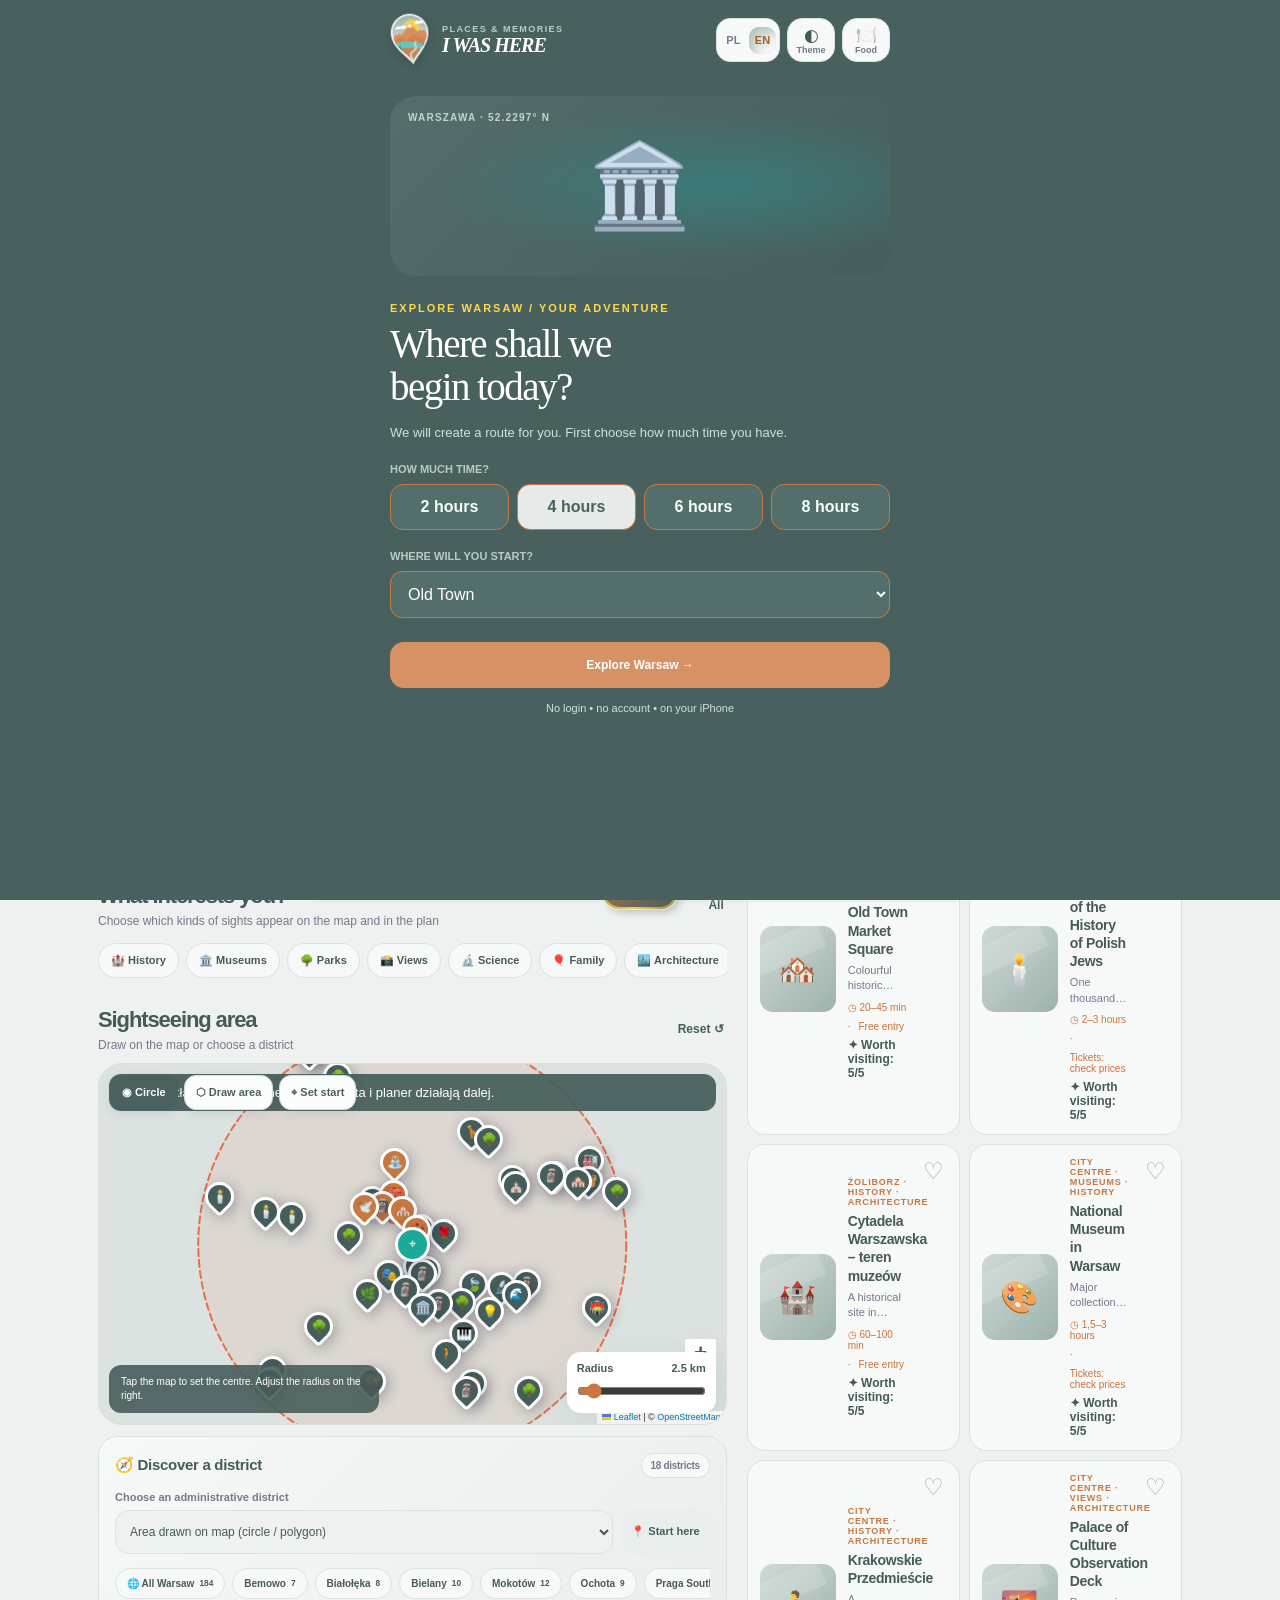
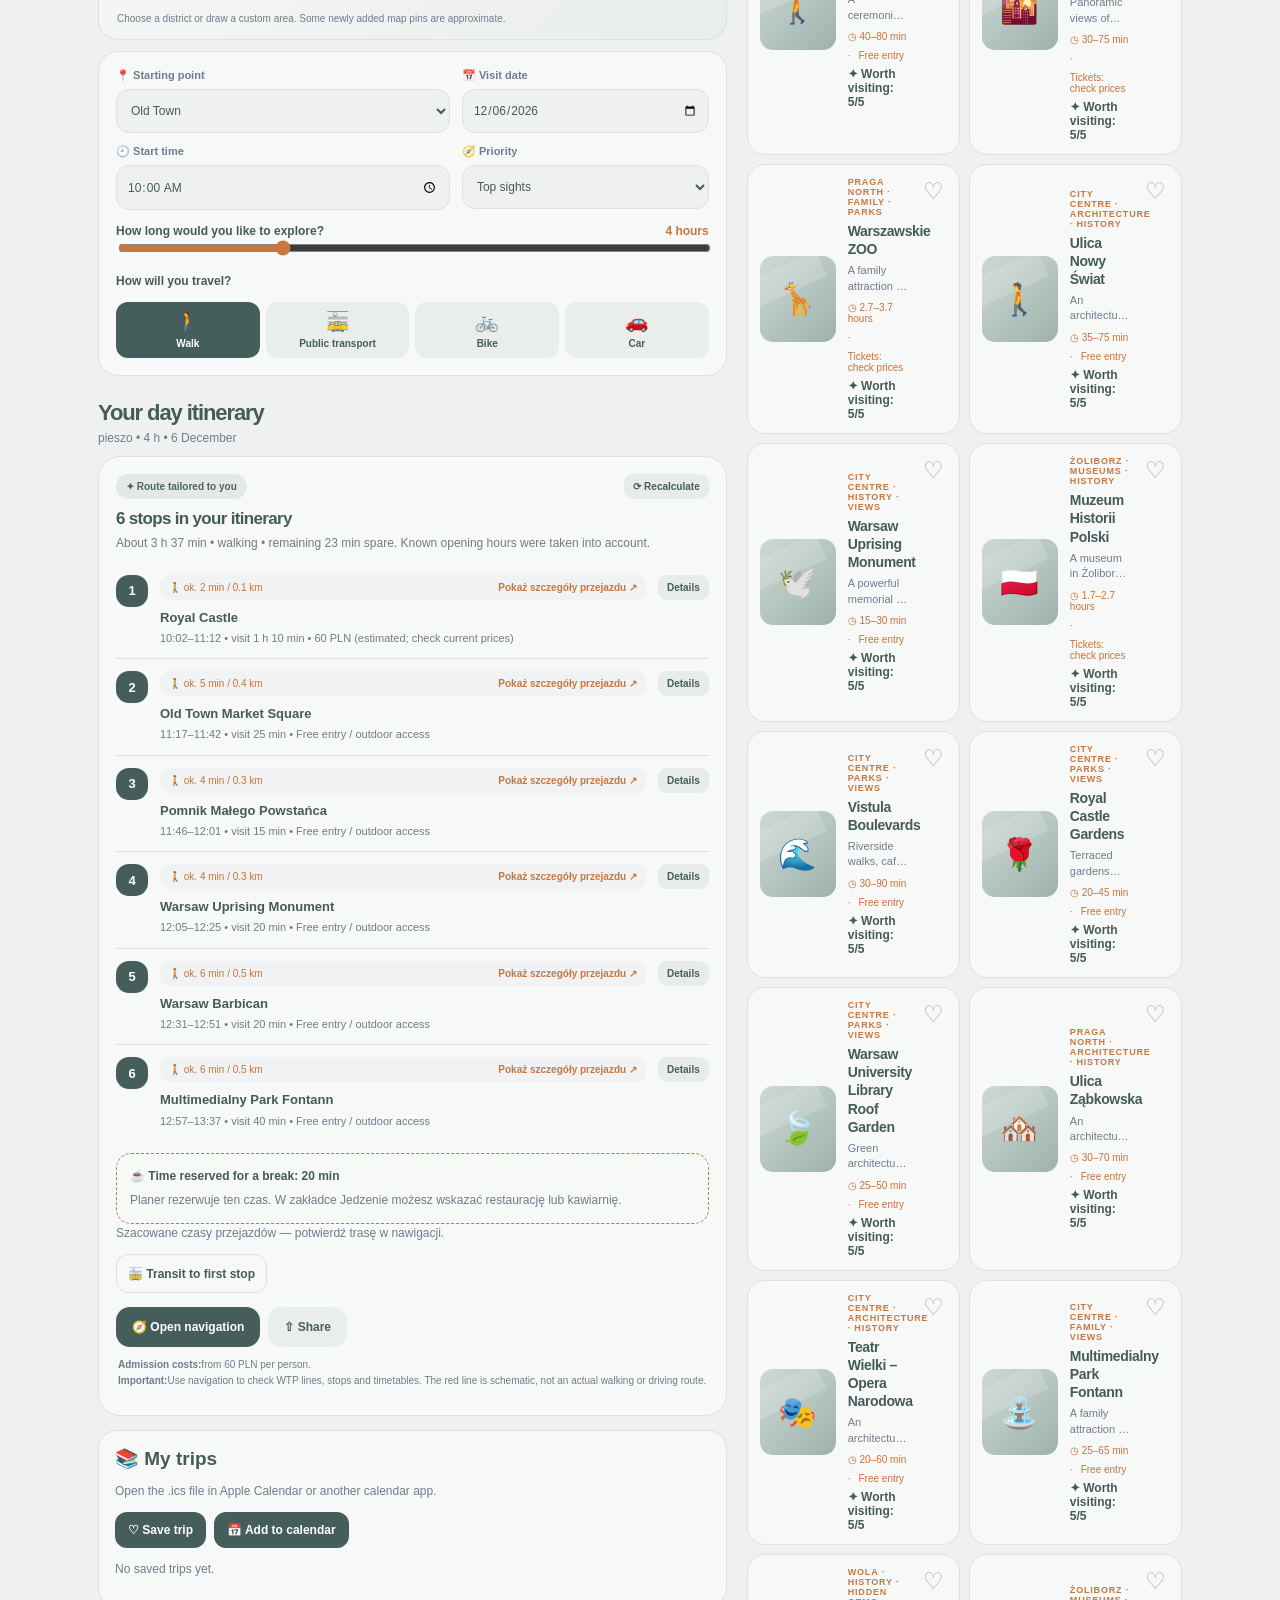
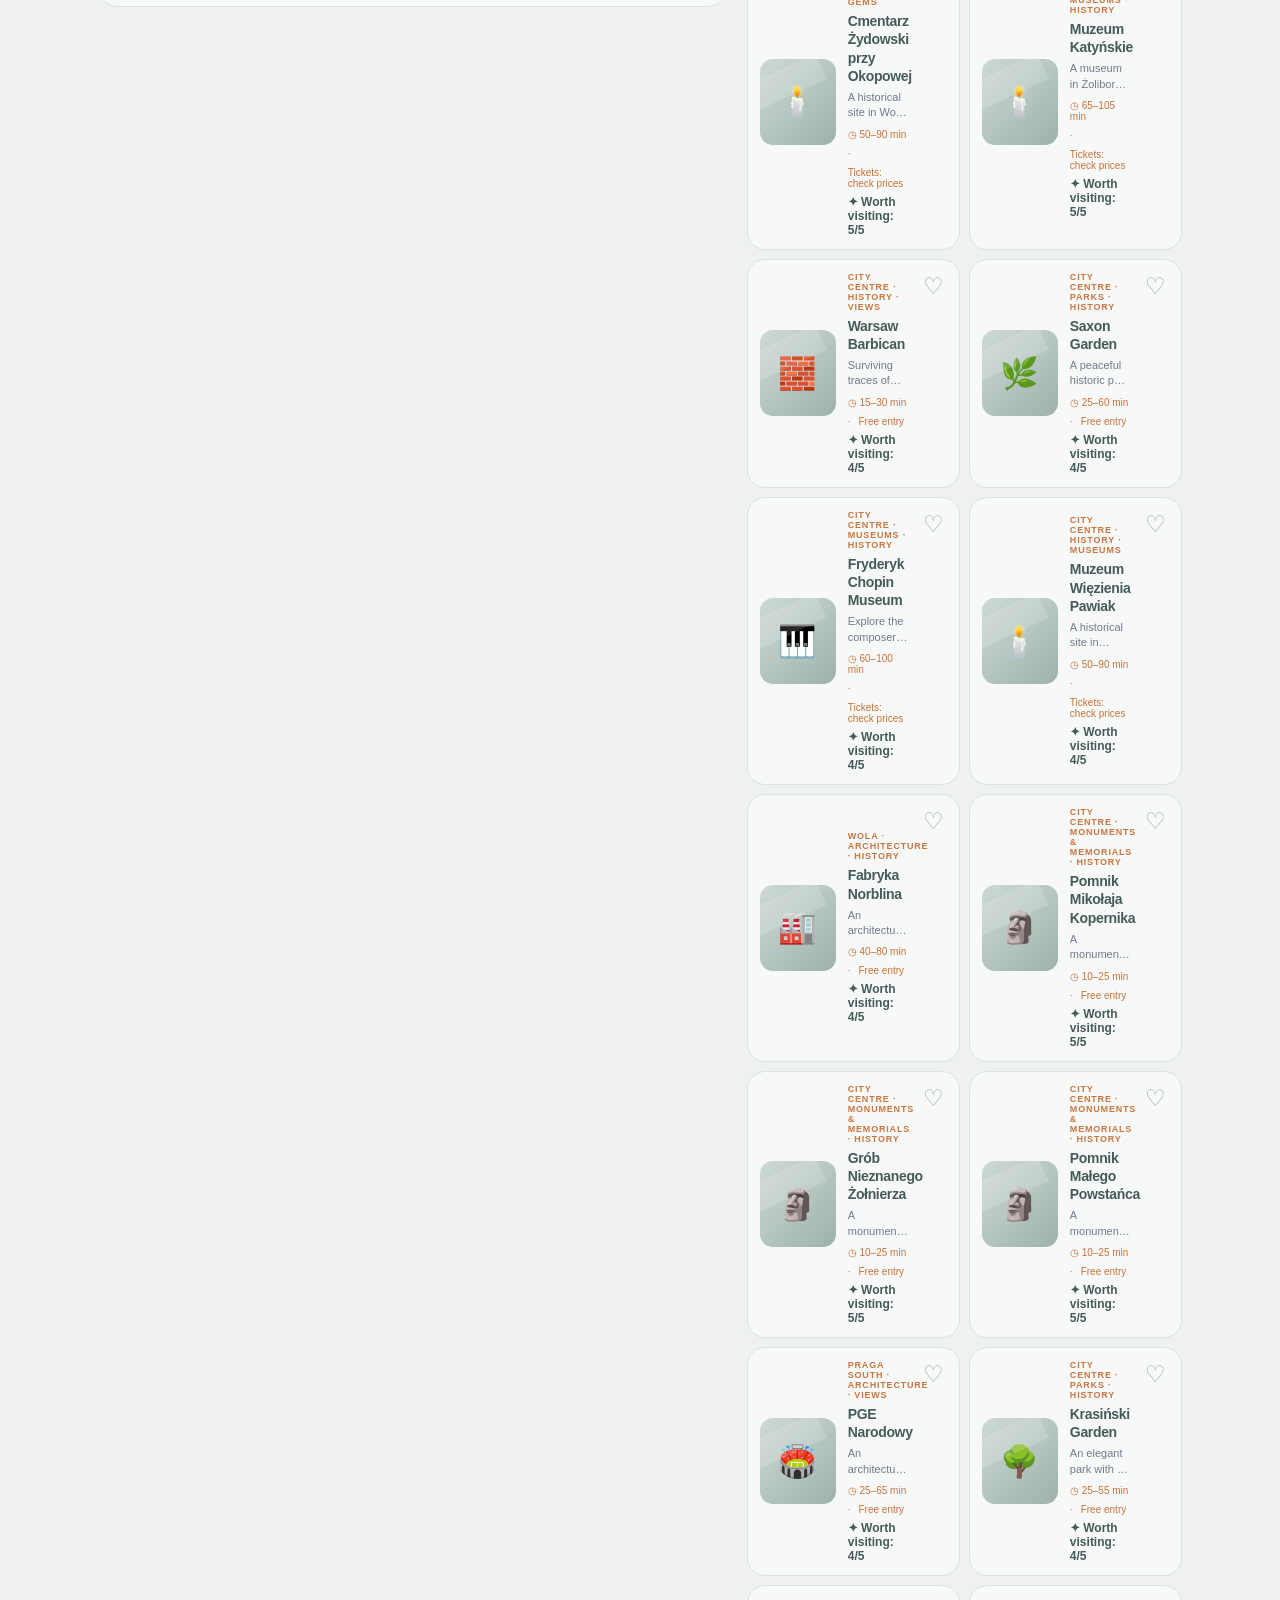
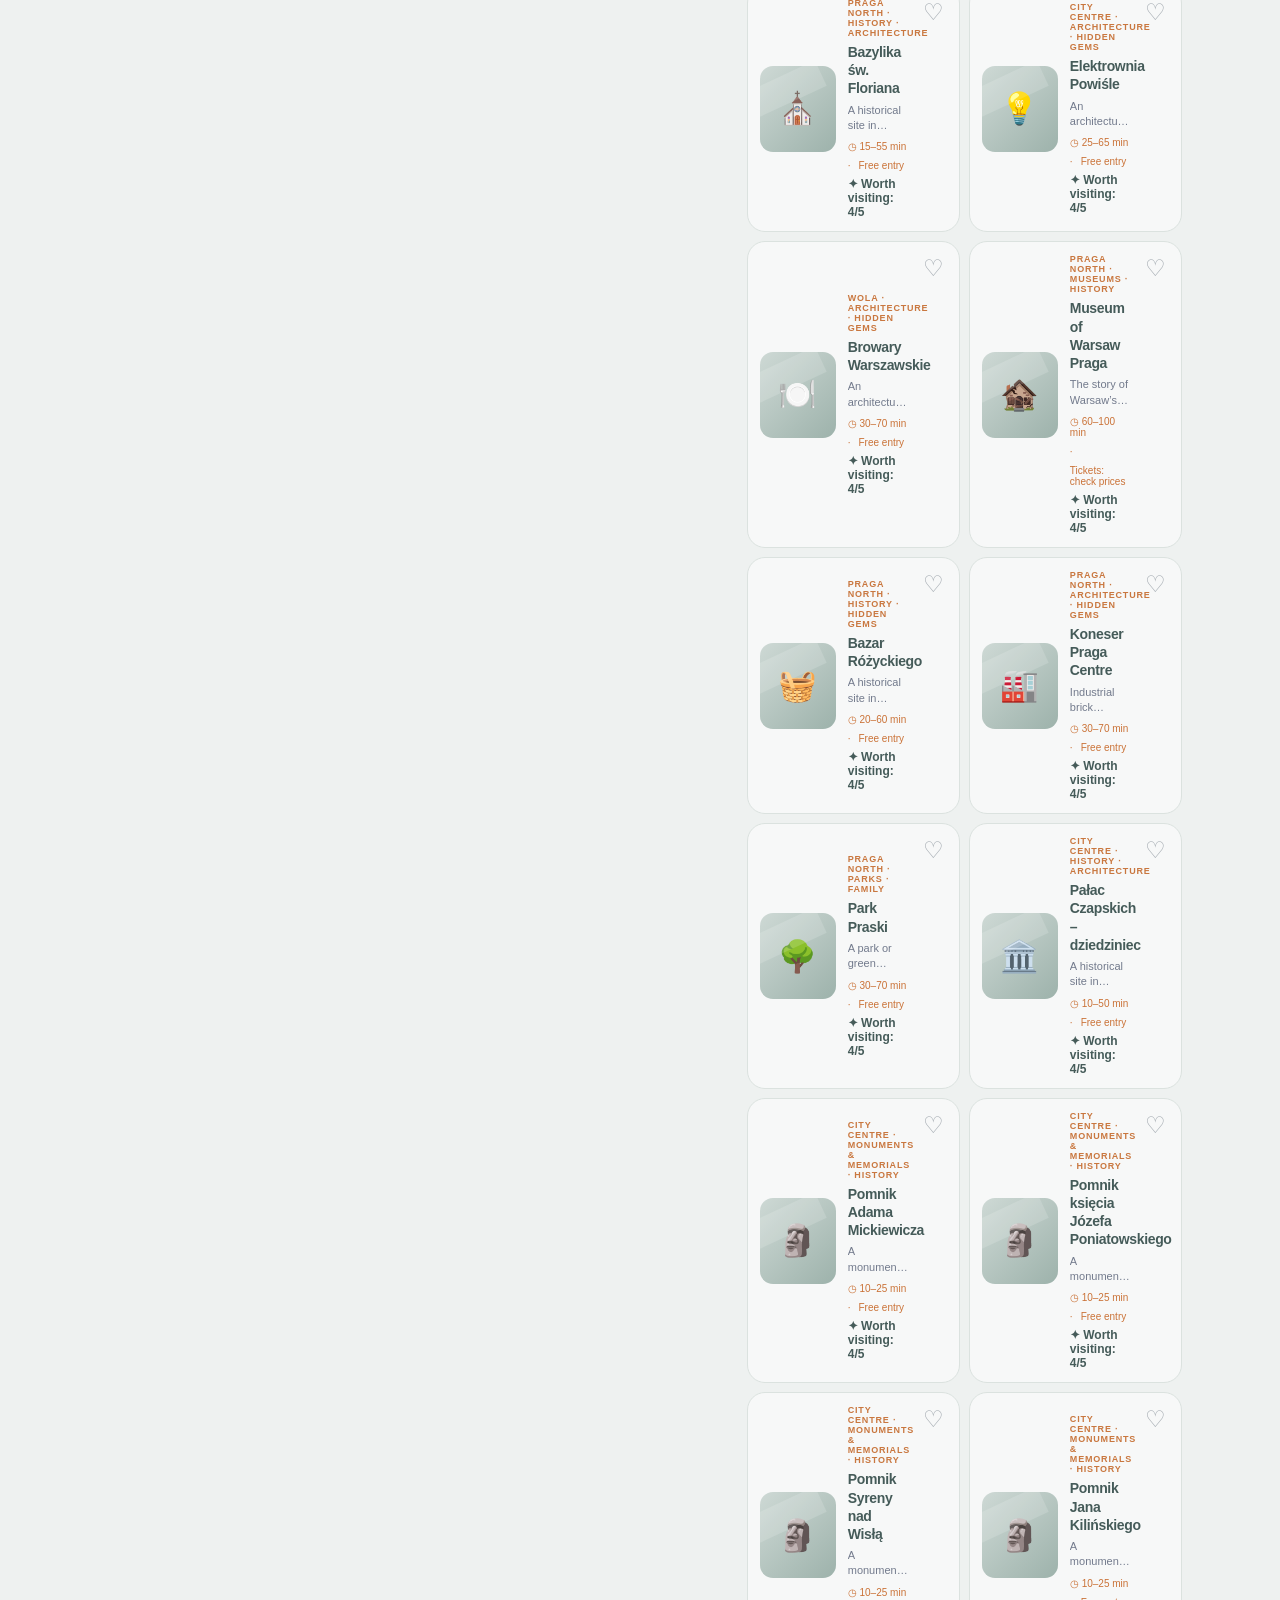
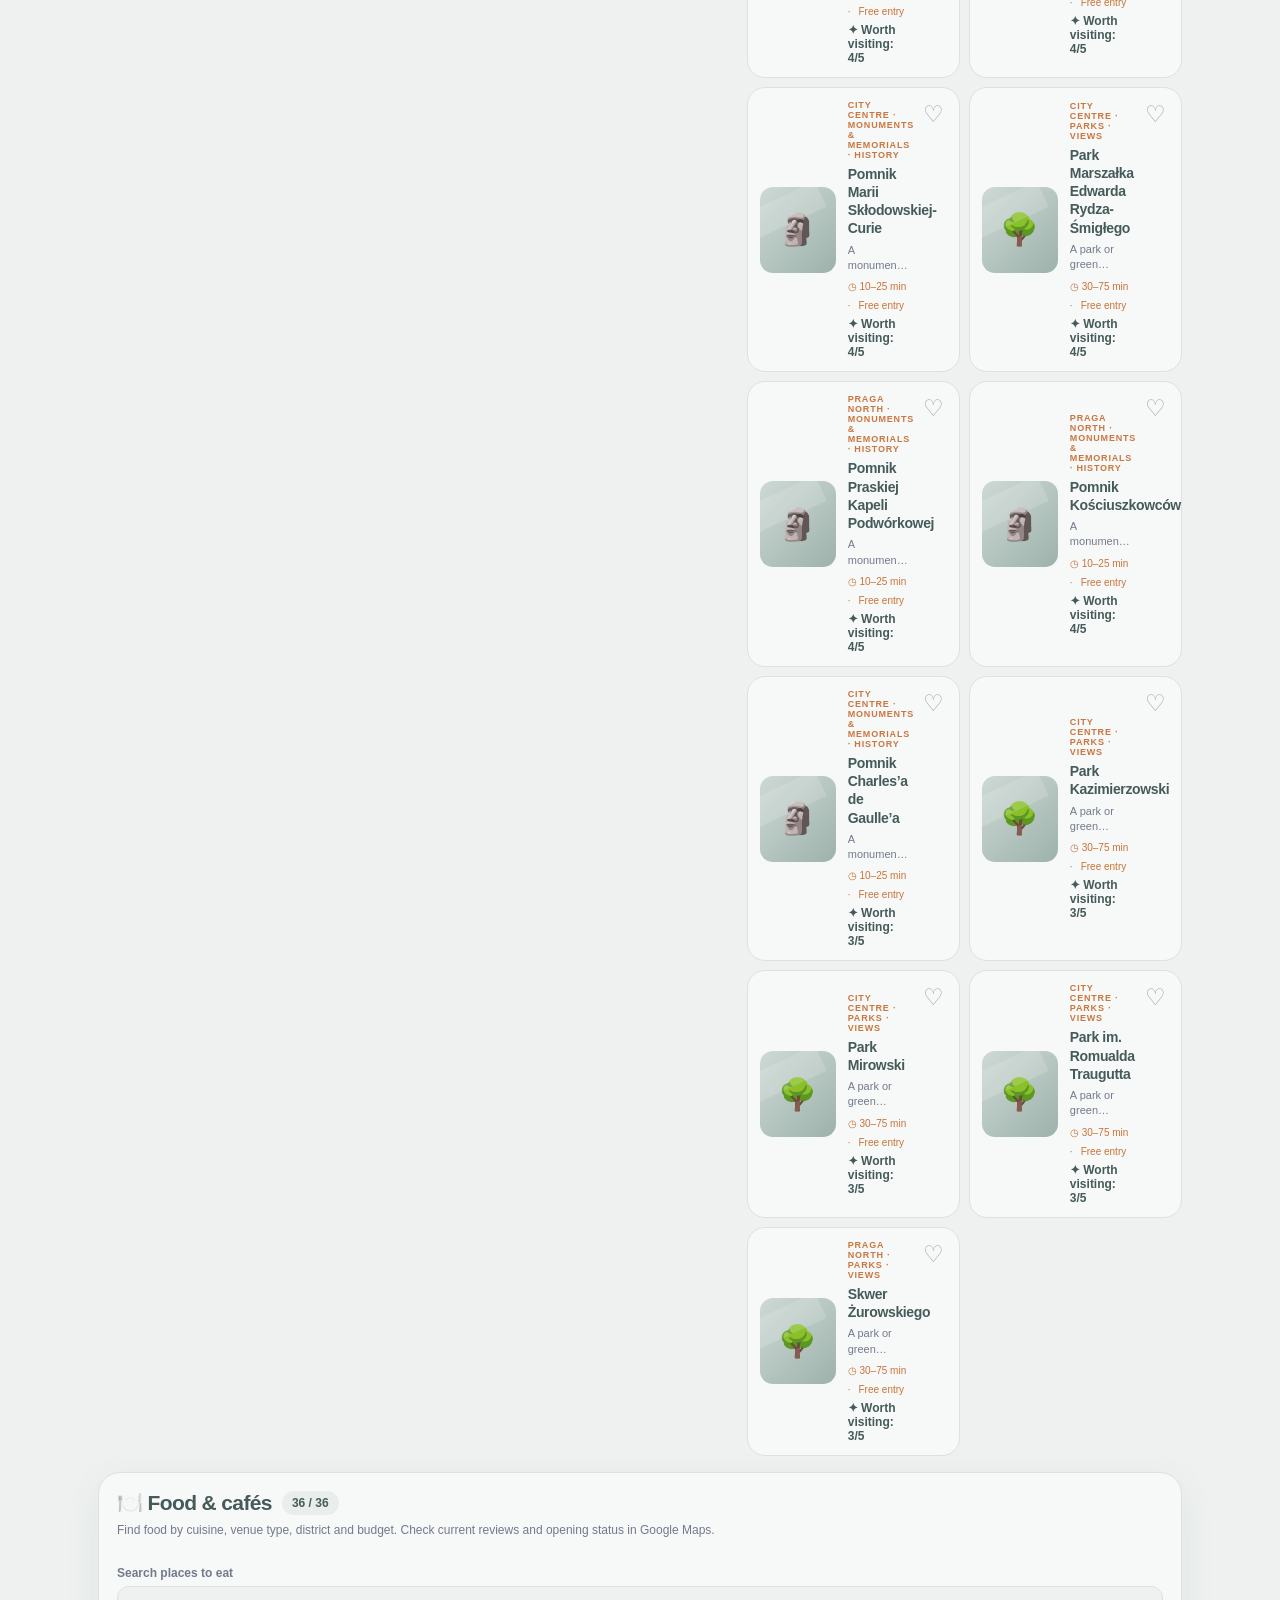
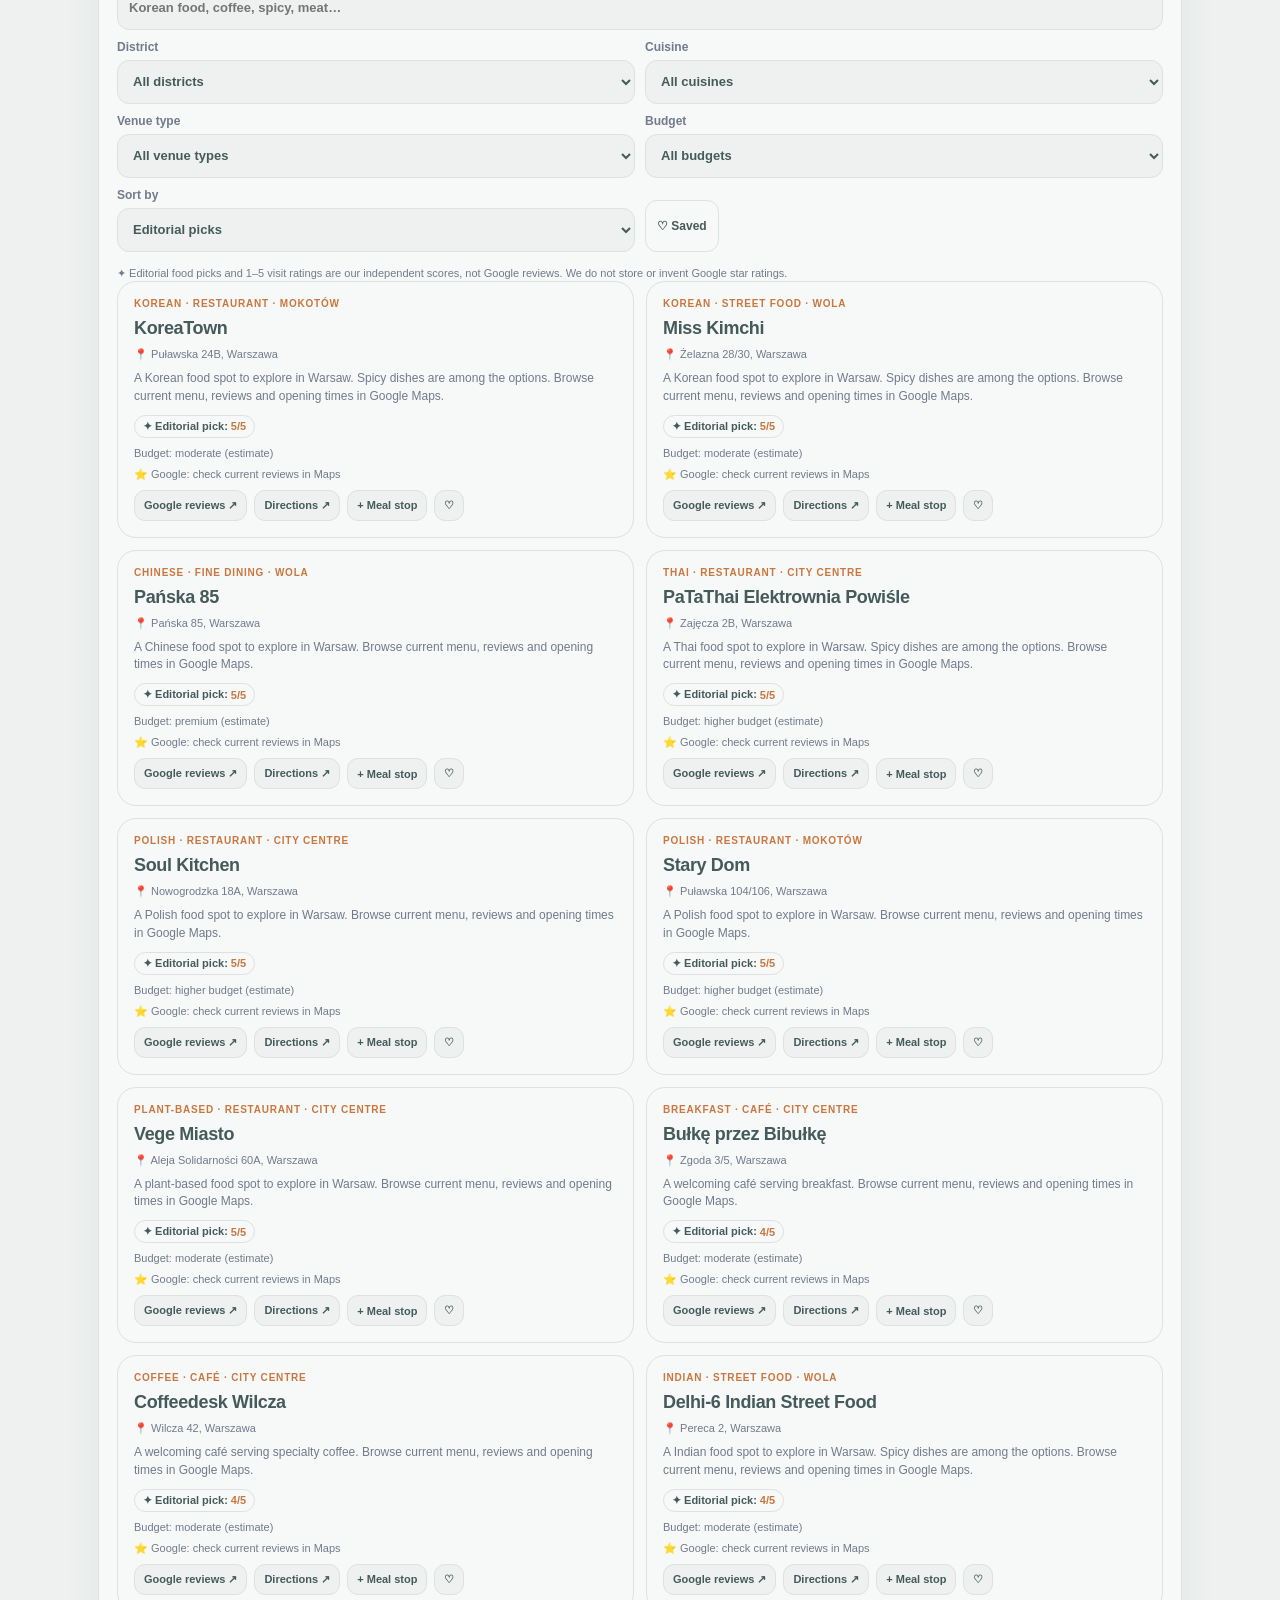
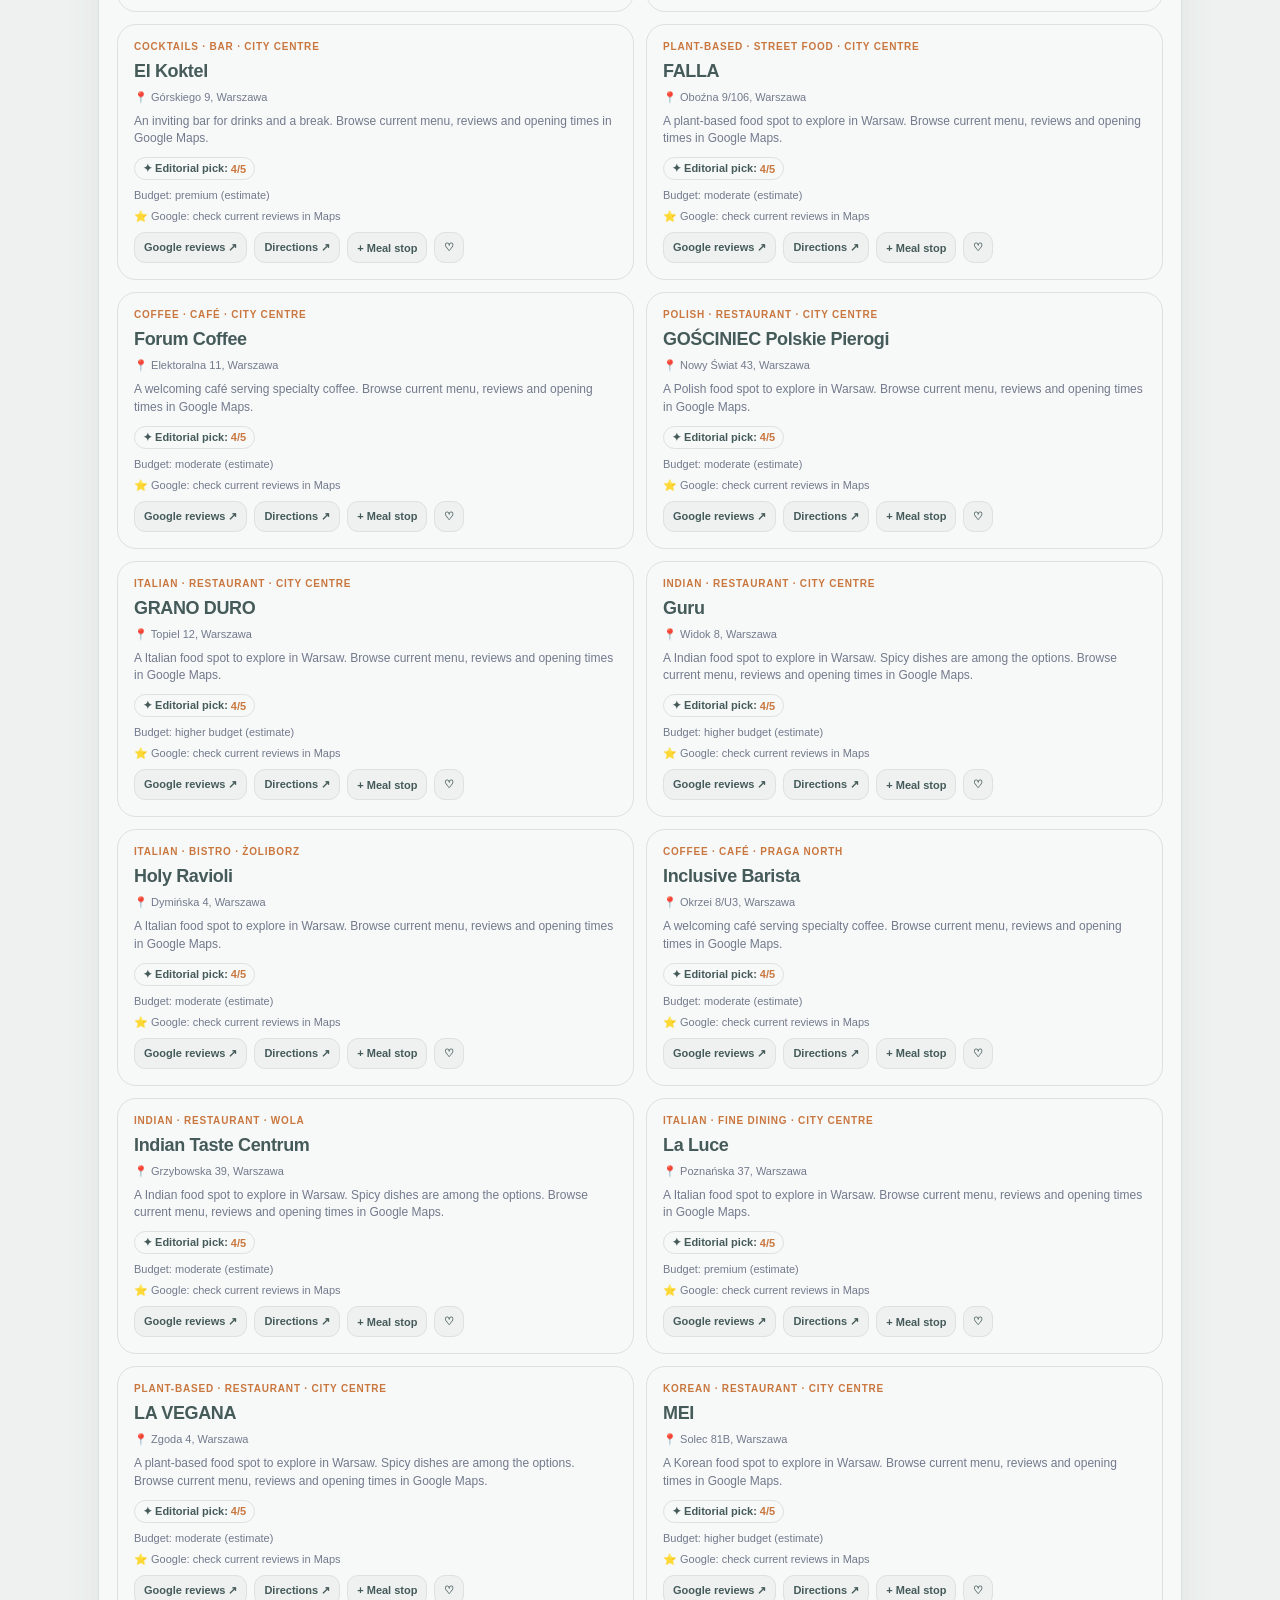
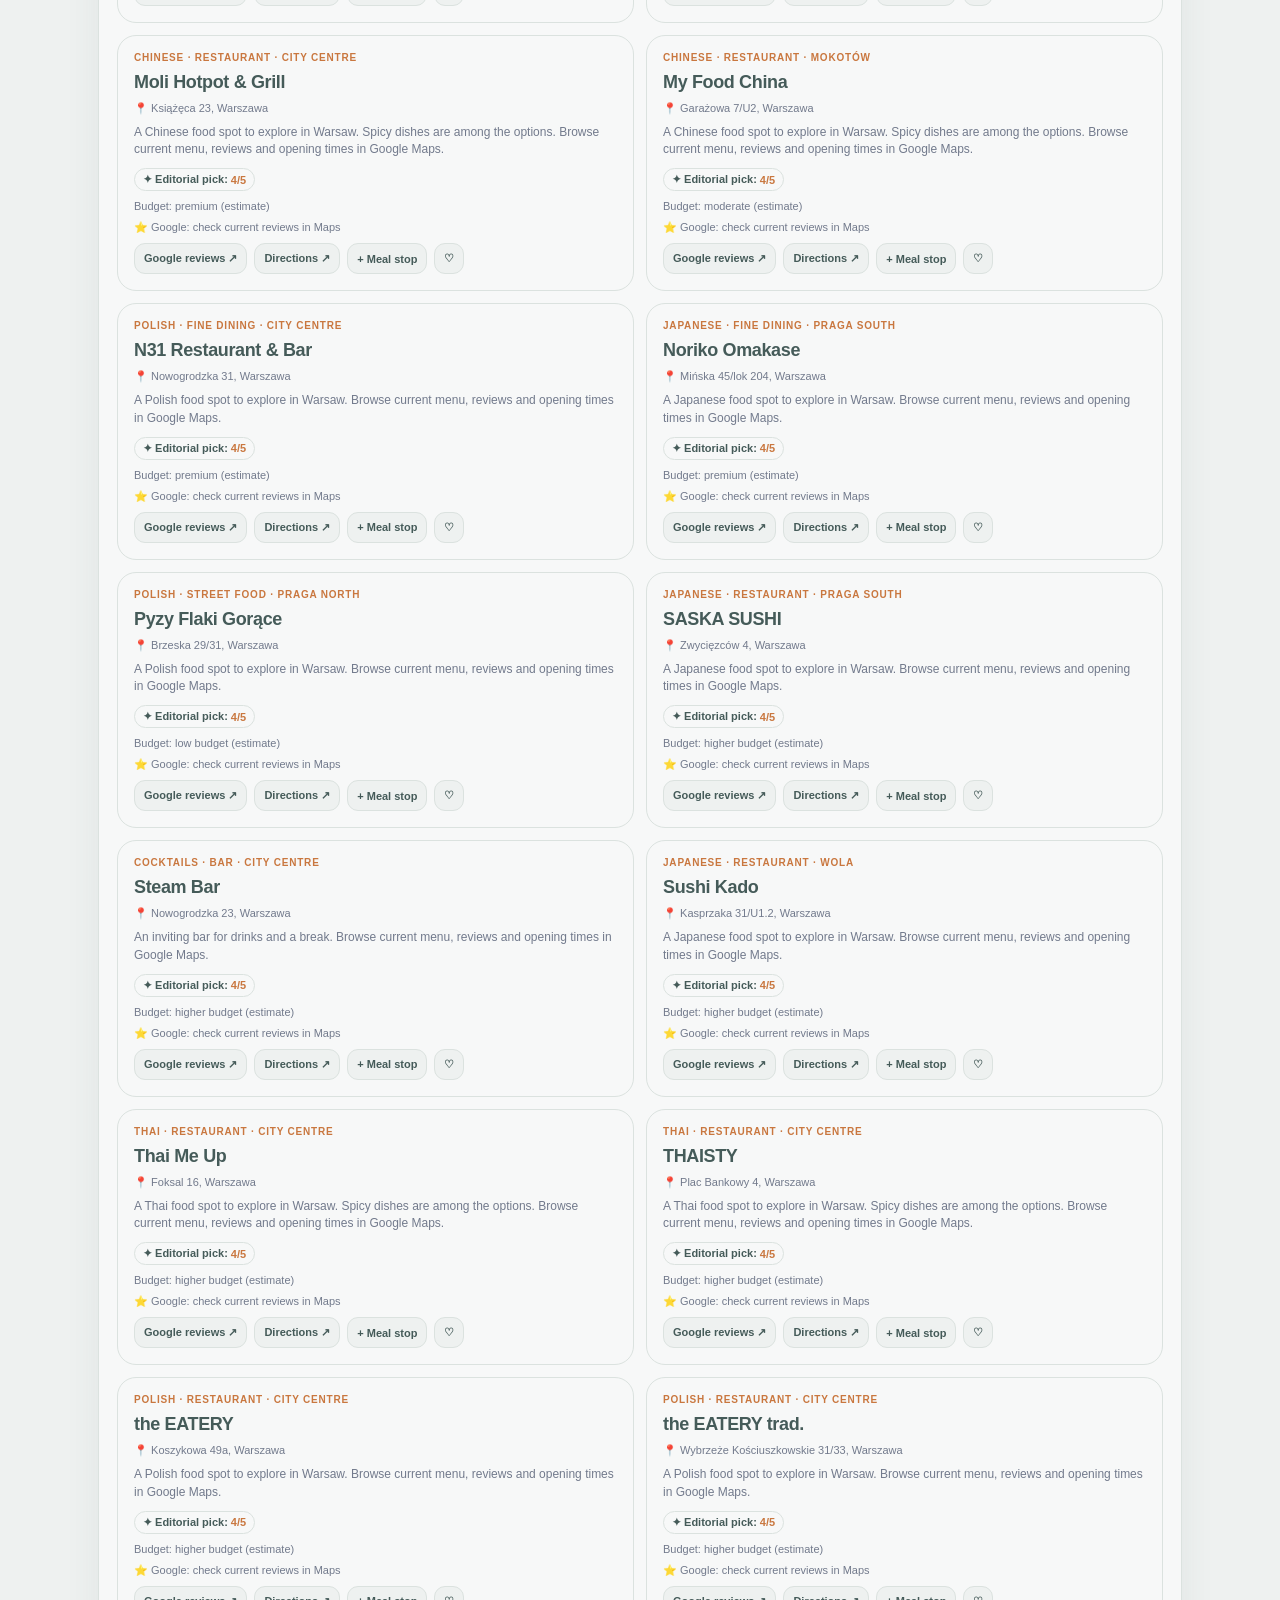
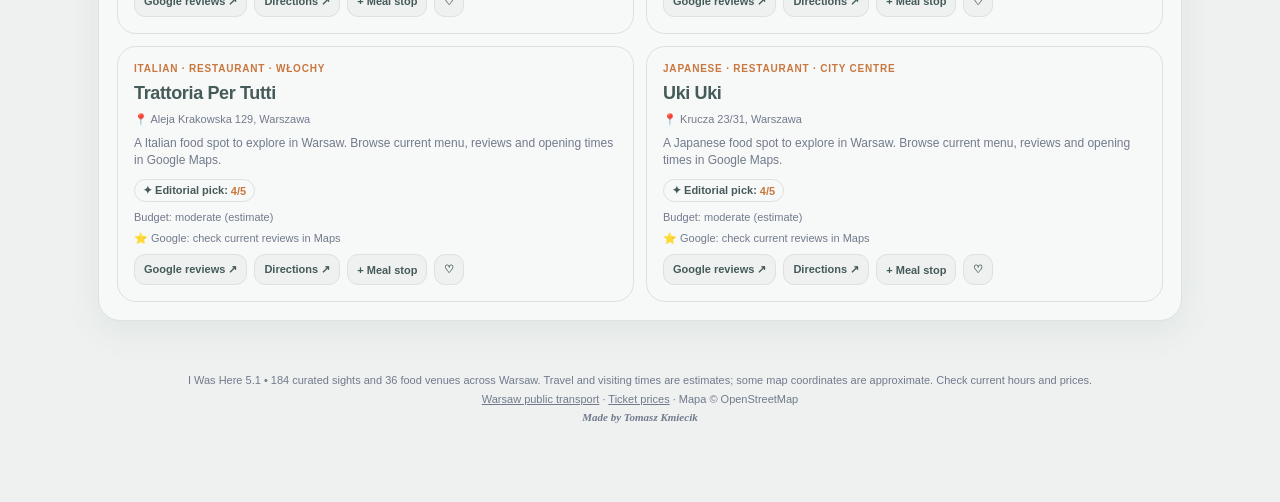
==== commit b25700ed: "8.18.0: wariant „Szałwia” — wklęsłe wybrane przyciski, pionowe sterowanie mapą Paleta szałwia/krem/t" ====
--- a/index.html
+++ b/index.html
@@ -1,13 +1,13 @@
 <!doctype html>
 <html lang="pl">
 <head>
-<meta charset="utf-8"><meta name="viewport" content="width=device-width, initial-scale=1, viewport-fit=cover"><meta name="theme-color" content="#424526"><meta name="apple-mobile-web-app-capable" content="yes"><meta name="apple-mobile-web-app-title" content="I Was Here"><meta name="author" content="Tomasz Kmiecik"><meta name="description" content="I Was Here — Places & Memories. Explore cities, plan your day and collect travel memories. Start with Warsaw.">
+<meta charset="utf-8"><meta name="viewport" content="width=device-width, initial-scale=1, viewport-fit=cover"><meta name="theme-color" content="#3f5452"><meta name="apple-mobile-web-app-capable" content="yes"><meta name="apple-mobile-web-app-title" content="I Was Here"><meta name="author" content="Tomasz Kmiecik"><meta name="description" content="I Was Here — Places & Memories. Explore cities, plan your day and collect travel memories. Start with Warsaw.">
 <link rel="icon" type="image/svg+xml" href="icon.svg"><link rel="apple-touch-icon" href="icon-180.png"><link rel="manifest" href="manifest.webmanifest">
 <link rel="stylesheet" href="./assets/vendor/leaflet/leaflet.css">
 <title>I Was Here — Places & Memories</title>
 <style>
-:root{--bg:#f7f2e8;--panel:#fcf9f4;--ink:#4c4f2c;--sub:#727a8c;--line:#efe4ce;--primary:#535730;--accent:#e86e4a;--mint:#d7cbae;--glass:#f0ede6;--shadow:0 10px 35px rgba(76,79,44,.08);--radius:23px;--safe:env(safe-area-inset-bottom, 0px)}
-#map .tiles-offline{position:absolute;left:10px;right:10px;top:10px;z-index:500;background:rgba(79,83,44,.92);color:#ffffff;border-radius:12px;padding:10px 12px;font-size:13px;line-height:1.35;pointer-events:none}*{box-sizing:border-box}html{font-family:Inter,-apple-system,BlinkMacSystemFont,"Segoe UI",sans-serif;-webkit-text-size-adjust:100%}body{background:var(--bg);color:var(--ink);margin:0;min-height:100vh}button,input,select{font:inherit}button{cursor:pointer;-webkit-tap-highlight-color:transparent}button:focus-visible,a:focus-visible,input:focus-visible,select:focus-visible{outline:3px solid var(--accent);outline-offset:2px}a{color:inherit;text-decoration:none}.app{width:min(100%,1140px);margin:auto;padding:0 18px 100px}.top{display:flex;align-items:center;justify-content:space-between;padding:22px 0 19px}.brand{display:flex;align-items:center;gap:11px}.mark{display:grid;place-items:center;background:var(--primary);color:white;width:44px;height:44px;border-radius:15px;font-size:24px;transform:rotate(-7deg)}.mark>span{transform:rotate(7deg)}.brand small{display:block;color:var(--sub);font-size:10px;letter-spacing:.18em;text-transform:uppercase;font-weight:800}.brand b{display:block;font-size:18px;letter-spacing:-.045em}.top-actions{display:flex;gap:7px}.icon-btn{border:1px solid var(--line);background:var(--panel);color:var(--ink);border-radius:15px;width:43px;height:43px;font-size:21px;display:grid;place-items:center}.hero{position:relative;overflow:hidden;border-radius:28px;background:#555a31;color:#ffffff;min-height:195px;padding:27px 27px 30px;isolation:isolate}.hero:before{content:"";position:absolute;inset:-20% 25% -40% -30%;border:1px solid rgba(255,255,255,.14);border-radius:50%;transform:rotate(-20deg)}.hero:after{content:"";position:absolute;width:400px;height:400px;border:1px solid rgba(255,255,255,.12);border-radius:50%;left:25%;top:-170px}.hero-art{position:absolute;bottom:-17px;right:-28px;width:65%;max-width:520px;opacity:.44;z-index:-1}.eyebrow{font-size:11px;font-weight:800;letter-spacing:.18em;color:#d5c8aa;text-transform:uppercase}.hero h1{font-family:Georgia,serif;font-size:clamp(29px,6vw,49px);font-weight:400;line-height:1.1;letter-spacing:-.04em;margin:12px 0 10px;max-width:490px}.hero p{color:#e3dbc7;line-height:1.5;font-size:13px;margin:0;max-width:380px}.stats{display:grid;grid-template-columns:repeat(3,1fr);gap:11px;margin:15px 0 24px}.stat{background:var(--panel);padding:16px 14px;border:1px solid var(--line);border-radius:19px;min-width:0}.stat small{font-size:10px;color:var(--sub);display:block;margin-bottom:7px}.stat strong{font-size:18px;letter-spacing:-.04em;white-space:nowrap}.stat em{display:block;font-style:normal;color:var(--sub);font-size:10px;margin-top:5px}.section-title{display:flex;justify-content:space-between;gap:12px;align-items:center;margin:24px 0 11px}.section-title h2{font-size:22px;letter-spacing:-.05em;margin:0}.section-title .subheading{font-size:12px;color:var(--sub);margin:5px 0 0}.textbtn{background:none;border:0;color:var(--primary);font-size:12px;font-weight:800;padding:7px 3px}.map-wrap{position:relative;background:#e6e0d5;border-radius:24px;overflow:hidden;border:1px solid var(--line)}#map{height:360px;z-index:1;background:#e7e2d6}.map-tools{position:absolute;z-index:500;top:11px;left:11px;right:11px;display:flex;gap:6px;align-items:center;flex-wrap:wrap;pointer-events:none}.toolchip{pointer-events:auto;background:rgba(255,255,255,.98);border:1px solid #d8dce0;border-radius:12px;padding:10px 11px;font-size:11px;font-weight:700;color:#545831;box-shadow:0 3px 12px #1e343317}.toolchip.active{background:#535730;color:#ffffff;border-color:#535730}.map-bottom{position:absolute;z-index:500;left:10px;right:10px;bottom:11px;display:flex;align-items:flex-end;justify-content:space-between;gap:10px;pointer-events:none}.map-hint{background:rgba(76,79,44,.89);color:white;font-size:10px;line-height:1.4;border-radius:12px;padding:10px 12px;max-width:270px;pointer-events:auto}.map-bottom .radius{background:white;border-radius:14px;padding:10px;pointer-events:auto;min-width:142px;max-width:172px;box-shadow:var(--shadow)}.radius label{font-size:11px;font-weight:800;display:flex;justify-content:space-between}.radius input{width:100%;accent-color:var(--accent);margin:9px 0 0}.leaflet-container{font:inherit}.leaflet-control-attribution{font-size:9px!important}.leaflet-touch .leaflet-control-zoom{border:0;box-shadow:var(--shadow)}.leaflet-touch .leaflet-control-zoom a{width:31px;height:31px;line-height:31px;color:var(--primary)}.pin{background:var(--primary);height:29px;width:29px;border:3px solid white;border-radius:50% 50% 50% 4px;transform:rotate(-45deg);box-shadow:0 4px 14px #1318394d;display:grid;place-items:center}.pin span{transform:rotate(45deg);color:#ffffff;font-size:13px}.pin.route{background:var(--accent)}.pin.start{background:#1aab98;width:35px;height:35px;border-radius:50%;transform:none}.pin.start span{transform:none}.control-card{border-radius:20px;padding:17px;background:var(--panel);border:1px solid var(--line);margin-top:11px}.control-grid{display:grid;grid-template-columns:1.15fr .85fr;gap:12px}.field label{display:block;font-size:11px;color:var(--sub);margin-bottom:7px;font-weight:800}.field select,.field input{width:100%;border:1px solid var(--line);border-radius:13px;background:var(--bg);color:var(--ink);padding:12px 10px;font-size:12px;min-height:44px}.range-head{display:flex;justify-content:space-between;align-items:center;margin-top:14px;font-size:12px;font-weight:800}.range-head em{font-style:normal;color:var(--accent)}input[type=range]{width:100%;accent-color:var(--accent)}.transport{display:grid;grid-template-columns:repeat(4,1fr);gap:6px;margin:14px 0 0}.transport button{background:var(--glass);border:1px solid transparent;color:var(--primary);border-radius:12px;min-height:56px;font-size:10px;font-weight:800;display:flex;align-items:center;flex-direction:column;justify-content:center;gap:5px}.transport button span{font-size:19px}.transport button.active{background:var(--primary);color:#ffffff}.chips{display:flex;gap:7px;overflow:auto;scrollbar-width:none;padding:4px 0 5px}.chips::-webkit-scrollbar{display:none}.chip{white-space:nowrap;display:inline-flex;align-items:center;gap:5px;border-radius:50px;padding:10px 12px;border:1px solid var(--line);background:var(--panel);font-size:11px;font-weight:750;color:var(--ink)}.chip.selected{background:var(--primary);border-color:var(--primary);color:#ffffff}.route-top{display:flex;gap:12px;align-items:flex-start;justify-content:space-between}.badge{font-size:10px;background:#ede9df;color:#595e34;border-radius:30px;padding:7px 10px;font-weight:800;display:inline-flex}.route-summary{border:1px solid var(--line);background:var(--panel);border-radius:22px;padding:17px}.route-summary h3{font-size:17px;letter-spacing:-.04em;margin:10px 0 5px}.route-summary p{color:var(--sub);font-size:12px;line-height:1.55;margin:0}.route-list{margin-top:10px}.route-item{display:flex;align-items:flex-start;gap:12px;padding:12px 0;position:relative}.route-item:not(:last-child){border-bottom:1px solid var(--line)}.route-index{display:grid;place-items:center;border-radius:13px;width:32px;height:32px;flex:0 0 32px;background:var(--primary);color:white;font-weight:800;font-size:13px}.route-item-content{flex:1;min-width:0}.route-item-content strong{font-size:13px;line-height:1.4;display:block}.route-item-content small{color:var(--sub);font-size:11px;line-height:1.4;display:block;margin-top:4px}.route-item-content .leg{background:#f0f2f3;padding:7px 9px;border-radius:9px;display:flex;align-items:center;justify-content:space-between;gap:5px;margin:0 0 9px;font-size:10px;color:#525c2b}.route-item-content .leg a{color:var(--accent);font-weight:800;text-align:right}.tiny-action{border:0;background:#efebe4;color:var(--primary);border-radius:9px;padding:7px 9px;font-size:10px;font-weight:800;white-space:nowrap}.route-actions{display:flex;gap:8px;margin-top:14px}.btn{background:var(--primary);border:none;color:#ffffff;border-radius:14px;padding:13px 16px;font-size:12px;font-weight:800;display:inline-flex;align-items:center;justify-content:center;gap:8px}.btn.secondary{background:var(--glass);color:var(--primary)}.btn.accent{background:var(--accent)}.btn:disabled{opacity:.45;cursor:not-allowed}.btn.block{width:100%}.price-note,.disclaimer{color:var(--sub);font-size:10px;line-height:1.55;margin:10px 2px}.places-list{display:grid;grid-template-columns:1fr;gap:9px}.place-card{border:1px solid var(--line);background:var(--panel);border-radius:18px;padding:12px;display:flex;gap:12px;align-items:center}.place-thumb{width:76px;height:86px;border-radius:13px;background:linear-gradient(135deg,#e2d9c5,#c5b38a);display:grid;place-items:center;font-size:31px;flex:0 0 76px;position:relative;overflow:hidden}.place-thumb:after{content:"";position:absolute;height:28px;width:90px;transform:rotate(-25deg);background:rgba(255,255,255,.15);top:12px;left:-25px}.place-body{flex:1;min-width:0}.place-body .cat{font-size:9px;letter-spacing:.09em;text-transform:uppercase;color:var(--accent);font-weight:800}.place-body h4{font-size:14px;letter-spacing:-.025em;margin:5px 0;line-height:1.3}.place-body p{font-size:11px;line-height:1.4;color:var(--sub);margin:0 0 8px;display:-webkit-box;-webkit-line-clamp:2;-webkit-box-orient:vertical;overflow:hidden}.meta{display:flex;gap:8px;flex-wrap:wrap;font-size:10px;color:#535d2c}.bookmark{align-self:flex-start;background:transparent;border:0;font-size:23px;padding:1px 3px;color:#a3aab0}.bookmark.active{color:var(--accent)}.footer{padding:34px 10px 15px;color:var(--sub);text-align:center;font-size:11px;line-height:1.7}.footer a{text-decoration:underline}.bottom-nav{position:fixed;z-index:1500;bottom:0;left:0;right:0;background:rgba(252,249,244,.96);backdrop-filter:blur(18px);border-top:1px solid var(--line);display:flex;justify-content:space-around;align-items:center;padding:9px 12px calc(8px + var(--safe));box-shadow:0 -8px 26px #1928410d}.bottom-nav button{border:0;background:none;color:var(--sub);font-size:10px;font-weight:800;display:flex;flex-direction:column;gap:4px;align-items:center;width:33%}.bottom-nav button span{font-size:20px}.bottom-nav button.active{color:var(--primary)}.overlay{position:fixed;inset:0;background:rgba(57,59,33,.6);z-index:2100;display:none;align-items:flex-end;justify-content:center;backdrop-filter:blur(5px)}.overlay.show{display:flex}.sheet{background:var(--panel);border-radius:26px 26px 0 0;width:100%;max-width:620px;max-height:90dvh;overflow:auto;padding:22px 20px calc(27px + var(--safe));box-shadow:0 -22px 45px #09143622;animation:slide .25s ease-out}.sheet .grab{width:44px;height:5px;background:#d6d9dc;margin:-10px auto 17px;border-radius:6px}.sheet h2{font-size:26px;letter-spacing:-.05em;margin:8px 0}.sheet h3{font-size:14px;margin:22px 0 7px}.sheet p{font-size:13px;line-height:1.7;color:var(--sub)}.sheet-grid{display:grid;grid-template-columns:repeat(2,1fr);gap:10px;margin:15px 0}.sheet-grid .cell{border-radius:13px;background:var(--glass);padding:13px;font-size:12px}.sheet-grid .cell small{display:block;font-size:10px;color:var(--sub);margin-bottom:5px}.sheet-grid .cell b{font-size:13px}.sheet-close{float:right;border:0;background:var(--glass);border-radius:12px;padding:8px 11px;font-weight:800;color:var(--ink)}.note{background:#f3e9d5;border-radius:13px;color:#7a692d;padding:11px;font-size:11px;line-height:1.6}.stamps{display:grid;grid-template-columns:repeat(3,1fr);gap:9px}.stamp{padding:16px 7px;border:1px dashed #d5c8aa;border-radius:16px;display:flex;gap:5px;align-items:center;flex-direction:column;color:#8c9d4a;text-align:center;background:var(--panel);min-height:115px}.stamp span{font-size:31px;filter:grayscale(1);opacity:.5}.stamp b{font-size:10px;line-height:1.3}.stamp.earned{border:2px dashed #889848;color:var(--primary);background:#f6efe0}.stamp.earned span{filter:none;opacity:1}.welcome{position:fixed;inset:0;background:#52562f;z-index:3000;display:none;overflow:auto;color:white;padding:42px max(22px,calc((100% - 500px)/2)) calc(26px + var(--safe))}.welcome.show{display:block}.welcome-art{width:100%;height:180px;display:grid;place-items:center;border-radius:26px;background:radial-gradient(ellipse at 65% 50%,#3a7a78,transparent 60%),linear-gradient(135deg,#666a3c,#4f532d);font-size:83px;margin-bottom:26px;position:relative}.welcome-art:before{content:"WARSZAWA  ·  52.2297° N";position:absolute;top:16px;left:18px;color:#ded3bb;font-size:10px;font-weight:800;letter-spacing:.12em}.welcome h1{font-family:Georgia,serif;font-size:39px;font-weight:400;line-height:1.1;letter-spacing:-.04em;margin:9px 0}.welcome p{color:#d2e0df;font-size:13px;line-height:1.65}.welcome label{display:block;font-size:11px;font-weight:800;color:#d7cbae;margin:20px 0 9px}.welcome .duration-buttons{display:grid;grid-template-columns:repeat(4,1fr);gap:8px}.duration-buttons button{padding:13px 0;background:#656a3c;border:1px solid #5B6630;border-radius:13px;color:#f4ffff;font-weight:800}.duration-buttons button.chosen{background:#f4eddd;color:#535730}.welcome .btn{background:#899948;color:white;margin-top:24px;padding:16px}.welcome select{background:#656a3c;color:#ffffff;border:1px solid #5B6630;padding:13px;border-radius:12px;width:100%}.tabs{display:flex;gap:7px;margin:10px 0}.tabs button{flex:1;border-radius:12px;border:1px solid var(--line);padding:12px 4px;background:var(--glass);color:var(--primary);font-size:11px;font-weight:800}.tabs button.active{background:var(--primary);color:#ffffff}.hidden{display:none!important}@keyframes slide{from{transform:translateY(20px);opacity:.7}to{transform:translateY(0);opacity:1}}.theme-dark{--bg:#414425;--panel:#4e522e;--ink:#f3f0e9;--sub:#8d9d4a;--line:#656A3C;--primary:#75b4aa;--accent:#94a64e;--mint:#456c69;--glass:#595d34;--shadow:0 10px 35px #08112a45}.theme-dark .hero{background:#5E6237}.theme-dark .transport button.active,.theme-dark .chip.selected,.theme-dark .route-index,.theme-dark .btn:not(.secondary){color:#414425}.theme-dark .toolchip.active{background:#535730;color:white}.theme-dark .bottom-nav{background:#1e2b48f5}.theme-dark .route-item-content .leg{background:#5D6237}.theme-forest{--bg:#f1ede4;--panel:#fcf9f4;--ink:#494d2b;--sub:#6c7882;--line:#e4ded3;--primary:#616539;--accent:#697637;--mint:#d0c2a0;--glass:#f1ede4}.theme-forest .hero{background:#606539}@media(min-width:790px){.app{padding:0 28px 60px}.two-col{display:grid;grid-template-columns:minmax(0,1.3fr) minmax(320px,.9fr);gap:20px;align-items:start}.right-col .section-title{margin-top:0}.stats{max-width:620px}.places-list{grid-template-columns:repeat(2,minmax(0,1fr))}.bottom-nav{max-width:500px;left:50%;transform:translateX(-50%);border:1px solid var(--line);border-radius:22px 22px 0 0}.hero{min-height:210px}}@media(max-width:390px){.app{padding:0 11px 100px}.hero{padding:23px 19px;min-height:184px}.stat{padding:14px 8px}.stat strong{font-size:16px}#map{height:340px}.map-tools{gap:4px}.toolchip{padding:8px 9px;font-size:10px}.map-hint{font-size:9px;max-width:175px}}
+:root{--bg:#eef1f0;--panel:#f7f8f8;--ink:#455b59;--sub:#727a8c;--line:#dbe2df;--primary:#49615f;--accent:#e86e4a;--mint:#bbcac5;--glass:#e9edeb;--shadow:0 10px 35px rgba(69,91,89,.08);--radius:23px;--safe:env(safe-area-inset-bottom, 0px)}
+#map .tiles-offline{position:absolute;left:10px;right:10px;top:10px;z-index:500;background:rgba(69,94,91,.92);color:#ffffff;border-radius:12px;padding:10px 12px;font-size:13px;line-height:1.35;pointer-events:none}*{box-sizing:border-box}html{font-family:Inter,-apple-system,BlinkMacSystemFont,"Segoe UI",sans-serif;-webkit-text-size-adjust:100%}body{background:var(--bg);color:var(--ink);margin:0;min-height:100vh}button,input,select{font:inherit}button{cursor:pointer;-webkit-tap-highlight-color:transparent}button:focus-visible,a:focus-visible,input:focus-visible,select:focus-visible{outline:3px solid var(--accent);outline-offset:2px}a{color:inherit;text-decoration:none}.app{width:min(100%,1140px);margin:auto;padding:0 18px 100px}.top{display:flex;align-items:center;justify-content:space-between;padding:22px 0 19px}.brand{display:flex;align-items:center;gap:11px}.mark{display:grid;place-items:center;background:var(--primary);color:white;width:44px;height:44px;border-radius:15px;font-size:24px;transform:rotate(-7deg)}.mark>span{transform:rotate(7deg)}.brand small{display:block;color:var(--sub);font-size:10px;letter-spacing:.18em;text-transform:uppercase;font-weight:800}.brand b{display:block;font-size:18px;letter-spacing:-.045em}.top-actions{display:flex;gap:7px}.icon-btn{border:1px solid var(--line);background:var(--panel);color:var(--ink);border-radius:15px;width:43px;height:43px;font-size:21px;display:grid;place-items:center}.hero{position:relative;overflow:hidden;border-radius:28px;background:#4a6260;color:#ffffff;min-height:195px;padding:27px 27px 30px;isolation:isolate}.hero:before{content:"";position:absolute;inset:-20% 25% -40% -30%;border:1px solid rgba(255,255,255,.14);border-radius:50%;transform:rotate(-20deg)}.hero:after{content:"";position:absolute;width:400px;height:400px;border:1px solid rgba(255,255,255,.12);border-radius:50%;left:25%;top:-170px}.hero-art{position:absolute;bottom:-17px;right:-28px;width:65%;max-width:520px;opacity:.44;z-index:-1}.eyebrow{font-size:11px;font-weight:800;letter-spacing:.18em;color:#b8c7c2;text-transform:uppercase}.hero h1{font-family:Georgia,serif;font-size:clamp(29px,6vw,49px);font-weight:400;line-height:1.1;letter-spacing:-.04em;margin:12px 0 10px;max-width:490px}.hero p{color:#d0dad7;line-height:1.5;font-size:13px;margin:0;max-width:380px}.stats{display:grid;grid-template-columns:repeat(3,1fr);gap:11px;margin:15px 0 24px}.stat{background:var(--panel);padding:16px 14px;border:1px solid var(--line);border-radius:19px;min-width:0}.stat small{font-size:10px;color:var(--sub);display:block;margin-bottom:7px}.stat strong{font-size:18px;letter-spacing:-.04em;white-space:nowrap}.stat em{display:block;font-style:normal;color:var(--sub);font-size:10px;margin-top:5px}.section-title{display:flex;justify-content:space-between;gap:12px;align-items:center;margin:24px 0 11px}.section-title h2{font-size:22px;letter-spacing:-.05em;margin:0}.section-title .subheading{font-size:12px;color:var(--sub);margin:5px 0 0}.textbtn{background:none;border:0;color:var(--primary);font-size:12px;font-weight:800;padding:7px 3px}.map-wrap{position:relative;background:#dae1dd;border-radius:24px;overflow:hidden;border:1px solid var(--line)}#map{height:360px;z-index:1;background:#dbe2df}.map-tools{position:absolute;z-index:500;top:11px;left:11px;right:11px;display:flex;gap:6px;align-items:center;flex-wrap:wrap;pointer-events:none}.toolchip{pointer-events:auto;background:rgba(255,255,255,.98);border:1px solid #d8dce0;border-radius:12px;padding:10px 11px;font-size:11px;font-weight:700;color:#4A615F;box-shadow:0 3px 12px #1e343317}.toolchip.active{background:#49615f;color:#ffffff;border-color:#49615f}.map-bottom{position:absolute;z-index:500;left:10px;right:10px;bottom:11px;display:flex;align-items:flex-end;justify-content:space-between;gap:10px;pointer-events:none}.map-hint{background:rgba(69,91,89,.89);color:white;font-size:10px;line-height:1.4;border-radius:12px;padding:10px 12px;max-width:270px;pointer-events:auto}.map-bottom .radius{background:white;border-radius:14px;padding:10px;pointer-events:auto;min-width:142px;max-width:172px;box-shadow:var(--shadow)}.radius label{font-size:11px;font-weight:800;display:flex;justify-content:space-between}.radius input{width:100%;accent-color:var(--accent);margin:9px 0 0}.leaflet-container{font:inherit}.leaflet-control-attribution{font-size:9px!important}.leaflet-touch .leaflet-control-zoom{border:0;box-shadow:var(--shadow)}.leaflet-touch .leaflet-control-zoom a{width:31px;height:31px;line-height:31px;color:var(--primary)}.pin{background:var(--primary);height:29px;width:29px;border:3px solid white;border-radius:50% 50% 50% 4px;transform:rotate(-45deg);box-shadow:0 4px 14px #1318394d;display:grid;place-items:center}.pin span{transform:rotate(45deg);color:#ffffff;font-size:13px}.pin.route{background:var(--accent)}.pin.start{background:#1aab98;width:35px;height:35px;border-radius:50%;transform:none}.pin.start span{transform:none}.control-card{border-radius:20px;padding:17px;background:var(--panel);border:1px solid var(--line);margin-top:11px}.control-grid{display:grid;grid-template-columns:1.15fr .85fr;gap:12px}.field label{display:block;font-size:11px;color:var(--sub);margin-bottom:7px;font-weight:800}.field select,.field input{width:100%;border:1px solid var(--line);border-radius:13px;background:var(--bg);color:var(--ink);padding:12px 10px;font-size:12px;min-height:44px}.range-head{display:flex;justify-content:space-between;align-items:center;margin-top:14px;font-size:12px;font-weight:800}.range-head em{font-style:normal;color:var(--accent)}input[type=range]{width:100%;accent-color:var(--accent)}.transport{display:grid;grid-template-columns:repeat(4,1fr);gap:6px;margin:14px 0 0}.transport button{background:var(--glass);border:1px solid transparent;color:var(--primary);border-radius:12px;min-height:56px;font-size:10px;font-weight:800;display:flex;align-items:center;flex-direction:column;justify-content:center;gap:5px}.transport button span{font-size:19px}.transport button.active{background:var(--primary);color:#ffffff}.chips{display:flex;gap:7px;overflow:auto;scrollbar-width:none;padding:4px 0 5px}.chips::-webkit-scrollbar{display:none}.chip{white-space:nowrap;display:inline-flex;align-items:center;gap:5px;border-radius:50px;padding:10px 12px;border:1px solid var(--line);background:var(--panel);font-size:11px;font-weight:750;color:var(--ink)}.chip.selected{background:var(--primary);border-color:var(--primary);color:#ffffff}.route-top{display:flex;gap:12px;align-items:flex-start;justify-content:space-between}.badge{font-size:10px;background:#e4e9e6;color:#4d6563;border-radius:30px;padding:7px 10px;font-weight:800;display:inline-flex}.route-summary{border:1px solid var(--line);background:var(--panel);border-radius:22px;padding:17px}.route-summary h3{font-size:17px;letter-spacing:-.04em;margin:10px 0 5px}.route-summary p{color:var(--sub);font-size:12px;line-height:1.55;margin:0}.route-list{margin-top:10px}.route-item{display:flex;align-items:flex-start;gap:12px;padding:12px 0;position:relative}.route-item:not(:last-child){border-bottom:1px solid var(--line)}.route-index{display:grid;place-items:center;border-radius:13px;width:32px;height:32px;flex:0 0 32px;background:var(--primary);color:white;font-weight:800;font-size:13px}.route-item-content{flex:1;min-width:0}.route-item-content strong{font-size:13px;line-height:1.4;display:block}.route-item-content small{color:var(--sub);font-size:11px;line-height:1.4;display:block;margin-top:4px}.route-item-content .leg{background:#f0f2f3;padding:7px 9px;border-radius:9px;display:flex;align-items:center;justify-content:space-between;gap:5px;margin:0 0 9px;font-size:10px;color:#ca7237}.route-item-content .leg a{color:var(--accent);font-weight:800;text-align:right}.tiny-action{border:0;background:#e7ebe9;color:var(--primary);border-radius:9px;padding:7px 9px;font-size:10px;font-weight:800;white-space:nowrap}.route-actions{display:flex;gap:8px;margin-top:14px}.btn{background:var(--primary);border:none;color:#ffffff;border-radius:14px;padding:13px 16px;font-size:12px;font-weight:800;display:inline-flex;align-items:center;justify-content:center;gap:8px}.btn.secondary{background:var(--glass);color:var(--primary)}.btn.accent{background:var(--accent)}.btn:disabled{opacity:.45;cursor:not-allowed}.btn.block{width:100%}.price-note,.disclaimer{color:var(--sub);font-size:10px;line-height:1.55;margin:10px 2px}.places-list{display:grid;grid-template-columns:1fr;gap:9px}.place-card{border:1px solid var(--line);background:var(--panel);border-radius:18px;padding:12px;display:flex;gap:12px;align-items:center}.place-thumb{width:76px;height:86px;border-radius:13px;background:linear-gradient(135deg,#ced9d5,#9db2ab);display:grid;place-items:center;font-size:31px;flex:0 0 76px;position:relative;overflow:hidden}.place-thumb:after{content:"";position:absolute;height:28px;width:90px;transform:rotate(-25deg);background:rgba(255,255,255,.15);top:12px;left:-25px}.place-body{flex:1;min-width:0}.place-body .cat{font-size:9px;letter-spacing:.09em;text-transform:uppercase;color:var(--accent);font-weight:800}.place-body h4{font-size:14px;letter-spacing:-.025em;margin:5px 0;line-height:1.3}.place-body p{font-size:11px;line-height:1.4;color:var(--sub);margin:0 0 8px;display:-webkit-box;-webkit-line-clamp:2;-webkit-box-orient:vertical;overflow:hidden}.meta{display:flex;gap:8px;flex-wrap:wrap;font-size:10px;color:#ca7237}.bookmark{align-self:flex-start;background:transparent;border:0;font-size:23px;padding:1px 3px;color:#a3aab0}.bookmark.active{color:var(--accent)}.footer{padding:34px 10px 15px;color:var(--sub);text-align:center;font-size:11px;line-height:1.7}.footer a{text-decoration:underline}.bottom-nav{position:fixed;z-index:1500;bottom:0;left:0;right:0;background:rgba(247,248,248,.96);backdrop-filter:blur(18px);border-top:1px solid var(--line);display:flex;justify-content:space-around;align-items:center;padding:9px 12px calc(8px + var(--safe));box-shadow:0 -8px 26px #1928410d}.bottom-nav button{border:0;background:none;color:var(--sub);font-size:10px;font-weight:800;display:flex;flex-direction:column;gap:4px;align-items:center;width:33%}.bottom-nav button span{font-size:20px}.bottom-nav button.active{color:var(--primary)}.overlay{position:fixed;inset:0;background:rgba(58,77,75,.6);z-index:2100;display:none;align-items:flex-end;justify-content:center;backdrop-filter:blur(5px)}.overlay.show{display:flex}.sheet{background:var(--panel);border-radius:26px 26px 0 0;width:100%;max-width:620px;max-height:90dvh;overflow:auto;padding:22px 20px calc(27px + var(--safe));box-shadow:0 -22px 45px #09143622;animation:slide .25s ease-out}.sheet .grab{width:44px;height:5px;background:#d6d9dc;margin:-10px auto 17px;border-radius:6px}.sheet h2{font-size:26px;letter-spacing:-.05em;margin:8px 0}.sheet h3{font-size:14px;margin:22px 0 7px}.sheet p{font-size:13px;line-height:1.7;color:var(--sub)}.sheet-grid{display:grid;grid-template-columns:repeat(2,1fr);gap:10px;margin:15px 0}.sheet-grid .cell{border-radius:13px;background:var(--glass);padding:13px;font-size:12px}.sheet-grid .cell small{display:block;font-size:10px;color:var(--sub);margin-bottom:5px}.sheet-grid .cell b{font-size:13px}.sheet-close{float:right;border:0;background:var(--glass);border-radius:12px;padding:8px 11px;font-weight:800;color:var(--ink)}.note{background:#e1e6e4;border-radius:13px;color:#7a692d;padding:11px;font-size:11px;line-height:1.6}.stamps{display:grid;grid-template-columns:repeat(3,1fr);gap:9px}.stamp{padding:16px 7px;border:1px dashed #b8c7c2;border-radius:16px;display:flex;gap:5px;align-items:center;flex-direction:column;color:#d79467;text-align:center;background:var(--panel);min-height:115px}.stamp span{font-size:31px;filter:grayscale(1);opacity:.5}.stamp b{font-size:10px;line-height:1.3}.stamp.earned{border:2px dashed #d69264;color:var(--primary);background:#e9edeb}.stamp.earned span{filter:none;opacity:1}.welcome{position:fixed;inset:0;background:#48605e;z-index:3000;display:none;overflow:auto;color:white;padding:42px max(22px,calc((100% - 500px)/2)) calc(26px + var(--safe))}.welcome.show{display:block}.welcome-art{width:100%;height:180px;display:grid;place-items:center;border-radius:26px;background:radial-gradient(ellipse at 65% 50%,#3a7a78,transparent 60%),linear-gradient(135deg,#546e6c,#465d5b);font-size:83px;margin-bottom:26px;position:relative}.welcome-art:before{content:"WARSZAWA  ·  52.2297° N";position:absolute;top:16px;left:18px;color:#c6d2ce;font-size:10px;font-weight:800;letter-spacing:.12em}.welcome h1{font-family:Georgia,serif;font-size:39px;font-weight:400;line-height:1.1;letter-spacing:-.04em;margin:9px 0}.welcome p{color:#d2e0df;font-size:13px;line-height:1.65}.welcome label{display:block;font-size:11px;font-weight:800;color:#bbcac5;margin:20px 0 9px}.welcome .duration-buttons{display:grid;grid-template-columns:repeat(4,1fr);gap:8px}.duration-buttons button{padding:13px 0;background:#546e6c;border:1px solid #CC773F;border-radius:13px;color:#f4ffff;font-weight:800}.duration-buttons button.chosen{background:#e6ebe9;color:#49615f}.welcome .btn{background:#d69265;color:white;margin-top:24px;padding:16px}.welcome select{background:#546e6c;color:#ffffff;border:1px solid #CC773F;padding:13px;border-radius:12px;width:100%}.tabs{display:flex;gap:7px;margin:10px 0}.tabs button{flex:1;border-radius:12px;border:1px solid var(--line);padding:12px 4px;background:var(--glass);color:var(--primary);font-size:11px;font-weight:800}.tabs button.active{background:var(--primary);color:#ffffff}.hidden{display:none!important}@keyframes slide{from{transform:translateY(20px);opacity:.7}to{transform:translateY(0);opacity:1}}.theme-dark{--bg:#3f5351;--panel:#465d5b;--ink:#ecf0ee;--sub:#d79468;--line:#546E6C;--primary:#75b4aa;--accent:#d9996e;--mint:#456c69;--glass:#4d6462;--shadow:0 10px 35px #08112a45}.theme-dark .hero{background:#4F6866}.theme-dark .transport button.active,.theme-dark .chip.selected,.theme-dark .route-index,.theme-dark .btn:not(.secondary){color:#3F5351}.theme-dark .toolchip.active{background:#49615f;color:white}.theme-dark .bottom-nav{background:#1e2b48f5}.theme-dark .route-item-content .leg{background:#506866}.theme-forest{--bg:#e9edeb;--panel:#f7f8f8;--ink:#445957;--sub:#6c7882;--line:#d8dfdb;--primary:#526a68;--accent:#cf7f4a;--mint:#afc0bb;--glass:#e9edeb}.theme-forest .hero{background:#516a68}@media(min-width:790px){.app{padding:0 28px 60px}.two-col{display:grid;grid-template-columns:minmax(0,1.3fr) minmax(320px,.9fr);gap:20px;align-items:start}.right-col .section-title{margin-top:0}.stats{max-width:620px}.places-list{grid-template-columns:repeat(2,minmax(0,1fr))}.bottom-nav{max-width:500px;left:50%;transform:translateX(-50%);border:1px solid var(--line);border-radius:22px 22px 0 0}.hero{min-height:210px}}@media(max-width:390px){.app{padding:0 11px 100px}.hero{padding:23px 19px;min-height:184px}.stat{padding:14px 8px}.stat strong{font-size:16px}#map{height:340px}.map-tools{gap:4px}.toolchip{padding:8px 9px;font-size:10px}.map-hint{font-size:9px;max-width:175px}}
 
 /* ODKRYJ WARSZAWĘ 2.0: district discovery and search */
 .district-panel{padding:16px 16px 13px;background:linear-gradient(135deg,var(--panel),var(--glass))}
@@ -30,7 +30,7 @@
 <link rel="stylesheet" href="assets/place-extras.css">
 <link rel="stylesheet" href="assets/app-nav.css">
 <link rel="stylesheet" href="assets/theme-marbles.css">
-<link rel="stylesheet" href="assets/theme-safari.css">
+<link rel="stylesheet" href="assets/theme-sage.css">
 <script src="assets/brand-v5.js"></script>
 </head>
 <body><div class="app">
--- a/assets/nav4.css
+++ b/assets/nav4.css
@@ -11,7 +11,7 @@
 .lang-switch{display:inline-flex;align-items:center;gap:2px;padding:3px;min-height:44px;border:1px solid var(--line);border-radius:14px;background:var(--panel);color:var(--sub);font-weight:850;cursor:pointer}
 .lang-switch span{min-width:27px;padding:8px 5px;border-radius:10px;font-size:11px;line-height:1;text-align:center;letter-spacing:.02em}
 .lang-switch span.on{background:var(--primary);color:#ffffff}
-.theme-dark .lang-switch span.on{color:#414425}
+.theme-dark .lang-switch span.on{color:#3F5351}
 .top-actions{align-items:center}
 .top-actions>.icon-btn.labeled{width:auto;min-width:48px;height:auto;min-height:44px;padding:5px 6px 4px;display:flex;flex-direction:column;align-items:center;justify-content:center;gap:2px;font-size:17px;line-height:1}
 .icon-btn.labeled small{font-size:9px;font-weight:800;color:var(--sub);letter-spacing:0;white-space:nowrap}
@@ -22,20 +22,20 @@
 .top{position:sticky;top:0;z-index:1600;padding-top:calc(12px + env(safe-area-inset-top,0px));padding-bottom:10px;background:color-mix(in srgb,var(--bg) 97%,transparent);-webkit-backdrop-filter:blur(14px);backdrop-filter:blur(14px);box-shadow:0 0 0 100vmax color-mix(in srgb,var(--bg) 97%,transparent);clip-path:inset(0 -100vmax)}
 .atlas-home{display:flex;align-items:center;gap:8px}
 .atlas-home .wordmark{min-width:0}
-.atlas-chip{position:relative;display:grid;place-items:center;flex:none;width:40px;height:40px;border-radius:13px;background:linear-gradient(145deg,#244f4b,#6A6F3E);box-shadow:inset 0 0 0 1px #ffffff55,0 3px 10px #0c1f4d26}
+.atlas-chip{position:relative;display:grid;place-items:center;flex:none;width:40px;height:40px;border-radius:13px;background:linear-gradient(145deg,#244f4b,#56716F);box-shadow:inset 0 0 0 1px #ffffff55,0 3px 10px #0c1f4d26}
 .atlas-chip img{width:32px;height:30px;object-fit:contain}
 .atlas-home:hover .atlas-chip,.atlas-home:focus-visible .atlas-chip{transform:translateY(-1px)}
 html{scroll-padding-top:calc(86px + env(safe-area-inset-top,0px))}
-body:has(.welcome.show) .top{position:fixed;left:0;right:0;z-index:3100;padding-inline:max(18px,calc((100% - 500px)/2));background:#52562f;box-shadow:none;clip-path:none;color:#ffffff}
+body:has(.welcome.show) .top{position:fixed;left:0;right:0;z-index:3100;padding-inline:max(18px,calc((100% - 500px)/2));background:#48605e;box-shadow:none;clip-path:none;color:#ffffff}
 body:has(.welcome.show) .welcome{padding-top:calc(96px + env(safe-area-inset-top,0px))}
-body:has(.welcome.show) .brand small{color:#d7cbae}
+body:has(.welcome.show) .brand small{color:#bbcac5}
 body:has(.overlay.show) .top{z-index:2250}
 .overlay .sheet{max-height:calc(100dvh - 92px - env(safe-area-inset-top,0px))}
 @media(max-width:370px){.atlas-home .wordmark{position:absolute;width:1px;height:1px;overflow:hidden;clip:rect(0 0 0 0);white-space:nowrap}}
 @media(prefers-reduced-motion:reduce){.atlas-chip{transition:none}}
 
 /* I Was Here 7.0 — spójna paleta z Atlasem: granat Bałtyku i bursztynowe akcenty (motyw jasny; Midnight i Explorer bez zmian). */
-:root{--primary:#4F532C;--accent:#7A8940}
-body:not(.theme-dark):not(.theme-forest) .hero{background:linear-gradient(140deg,#4F532C 0%,#616636 60%,#1d5a4f 100%)}
+:root{--primary:#455E5B;--accent:#D38958}
+body:not(.theme-dark):not(.theme-forest) .hero{background:linear-gradient(140deg,#455E5B 0%,#4f6b69 60%,#1d5a4f 100%)}
 body:not(.theme-dark):not(.theme-forest) .eyebrow{color:#FFD84A}
-.atlas-chip{background:linear-gradient(145deg,#4F532C,#1d5a4f);box-shadow:inset 0 0 0 1px rgba(255,216,74,.45),0 3px 10px #0c1f4d26}
+.atlas-chip{background:linear-gradient(145deg,#455E5B,#1d5a4f);box-shadow:inset 0 0 0 1px rgba(255,216,74,.45),0 3px 10px #0c1f4d26}
--- a/assets/place-extras.css
+++ b/assets/place-extras.css
@@ -1,43 +1,43 @@
 html[lang=en] [data-l=pl],html:not([lang=en]) [data-l=en]{display:none!important}
 /* I Was Here 8.3 — Wikipedia „Więcej informacji” i dziennik podróży (notatki + do 5 zdjęć). Granat/bursztyn jak Atlas. */
 .iwh-wiki{margin:12px 0 4px;display:flex;flex-direction:column;gap:4px}
-.iwh-wiki-link{display:inline-flex;align-items:center;gap:6px;align-self:flex-start;min-height:44px;padding:10px 14px;border-radius:14px;background:#4F532C;color:#ffffff!important;font-weight:800;font-size:13px;text-decoration:none!important;line-height:1.3}
-.iwh-wiki-link:not(.verified){background:#efebe3;color:#4F532C!important}
-.iwh-wiki-link:focus-visible{outline:3px solid #7A8940;outline-offset:2px}
+.iwh-wiki-link{display:inline-flex;align-items:center;gap:6px;align-self:flex-start;min-height:44px;padding:10px 14px;border-radius:14px;background:#455E5B;color:#ffffff!important;font-weight:800;font-size:13px;text-decoration:none!important;line-height:1.3}
+.iwh-wiki-link:not(.verified){background:#e6ebe9;color:#455E5B!important}
+.iwh-wiki-link:focus-visible{outline:3px solid #D38958;outline-offset:2px}
 .iwh-wiki small{font-size:10.5px;color:#697685;line-height:1.4}
 .iwh-journal-btn .ij-count{font-weight:700;opacity:.85}
 
 html.ij-open,html.ij-open body{overflow:hidden}
-.iwh-journal{position:fixed;inset:0;z-index:5000;background:rgba(54,57,30,.62);-webkit-backdrop-filter:blur(5px);backdrop-filter:blur(5px);display:flex;align-items:flex-end;justify-content:center;font-family:Inter,-apple-system,BlinkMacSystemFont,"Segoe UI",sans-serif}
+.iwh-journal{position:fixed;inset:0;z-index:5000;background:rgba(56,75,73,.62);-webkit-backdrop-filter:blur(5px);backdrop-filter:blur(5px);display:flex;align-items:flex-end;justify-content:center;font-family:Inter,-apple-system,BlinkMacSystemFont,"Segoe UI",sans-serif}
 .iwh-journal[hidden]{display:none}
-.ij-card{background:#FCF9F4;color:#474B29;width:100%;max-width:560px;max-height:calc(100dvh - 24px - env(safe-area-inset-top,0px));overflow:auto;border-radius:24px 24px 0 0;padding:18px 18px calc(18px + env(safe-area-inset-bottom,0px));box-shadow:0 -18px 40px #040e2255}
+.ij-card{background:#F7F8F8;color:#425856;width:100%;max-width:560px;max-height:calc(100dvh - 24px - env(safe-area-inset-top,0px));overflow:auto;border-radius:24px 24px 0 0;padding:18px 18px calc(18px + env(safe-area-inset-bottom,0px));box-shadow:0 -18px 40px #040e2255}
 @media(min-width:640px){.iwh-journal{align-items:center}.ij-card{border-radius:24px}}
 .ij-head{display:flex;align-items:center;gap:12px;margin-bottom:12px}
 .ij-head>div{flex:1;min-width:0}
 .ij-icon{font-size:34px;line-height:1}
-.ij-kicker{display:block;font-size:10px;font-weight:800;letter-spacing:.14em;text-transform:uppercase;color:#647034}
+.ij-kicker{display:block;font-size:10px;font-weight:800;letter-spacing:.14em;text-transform:uppercase;color:#ce7c46}
 .ij-head h2{margin:2px 0 0;font-size:19px;letter-spacing:-.03em;line-height:1.25;overflow-wrap:anywhere}
-.ij-x{flex:none;width:44px;height:44px;border:0;border-radius:14px;background:#eef2f1;color:#4F532C;font-size:17px;font-weight:800;cursor:pointer}
+.ij-x{flex:none;width:44px;height:44px;border:0;border-radius:14px;background:#eef2f1;color:#455E5B;font-size:17px;font-weight:800;cursor:pointer}
 .ij-label{display:block;font-size:12px;font-weight:800;margin:4px 0 6px}
-#ijNotes{width:100%;box-sizing:border-box;border:1px solid #e4dbc7;border-radius:14px;padding:12px;font:inherit;font-size:16px;line-height:1.5;resize:vertical;min-height:110px;background:#ffffff;color:inherit}
-#ijNotes:focus-visible{outline:3px solid #7A8940;outline-offset:1px}
+#ijNotes{width:100%;box-sizing:border-box;border:1px solid #d0dad7;border-radius:14px;padding:12px;font:inherit;font-size:16px;line-height:1.5;resize:vertical;min-height:110px;background:#ffffff;color:inherit}
+#ijNotes:focus-visible{outline:3px solid #D38958;outline-offset:1px}
 .ij-row{display:flex;justify-content:space-between;align-items:center;gap:8px;margin:14px 0 8px}
 .ij-row h3{margin:0;font-size:13px}
-.ij-status{font-size:11px;color:#6d7241;font-weight:700}
+.ij-status{font-size:11px;color:#597371;font-weight:700}
 .ij-grid{display:grid;grid-template-columns:repeat(auto-fill,minmax(96px,1fr));gap:8px}
 .ij-grid figure{margin:0;position:relative;aspect-ratio:1;border-radius:14px;overflow:hidden;background:#e7eaec}
 .ij-thumb{all:unset;cursor:pointer;display:block;width:100%;height:100%}
-.ij-thumb:focus-visible{outline:3px solid #7A8940;outline-offset:-3px}
+.ij-thumb:focus-visible{outline:3px solid #D38958;outline-offset:-3px}
 .ij-thumb img{width:100%;height:100%;object-fit:cover;display:block}
-.ij-rm{position:absolute;top:5px;right:5px;width:32px;height:32px;border:0;border-radius:50%;background:rgba(54,57,30,.72);color:#ffffff;font-weight:800;cursor:pointer}
-.ij-add{display:flex;align-items:center;justify-content:center;min-height:48px;margin-top:10px;border:2px dashed #7A8940;border-radius:14px;color:#545e2c;font-weight:800;font-size:13px;cursor:pointer;position:relative}
+.ij-rm{position:absolute;top:5px;right:5px;width:32px;height:32px;border:0;border-radius:50%;background:rgba(56,75,73,.72);color:#ffffff;font-weight:800;cursor:pointer}
+.ij-add{display:flex;align-items:center;justify-content:center;min-height:48px;margin-top:10px;border:2px dashed #D38958;border-radius:14px;color:#ca7339;font-weight:800;font-size:13px;cursor:pointer;position:relative}
 .ij-add input{position:absolute;inset:0;opacity:0;cursor:pointer;width:100%}
-.ij-add:focus-within{outline:3px solid #7A8940;outline-offset:2px}
+.ij-add:focus-within{outline:3px solid #D38958;outline-offset:2px}
 .ij-add.disabled{opacity:.45;cursor:not-allowed}
 .ij-msg{color:#b3261e;font-size:12px;margin:8px 0 0;min-height:0}
 .ij-msg:empty{display:none}
-.ij-privacy{font-size:11px;line-height:1.5;color:#606b32;margin:10px 0 12px}
-.ij-done{width:100%;min-height:48px;border:0;border-radius:14px;background:#4F532C;color:#ffffff;font-weight:800;font-size:14px;cursor:pointer}
+.ij-privacy{font-size:11px;line-height:1.5;color:#cd7a42;margin:10px 0 12px}
+.ij-done{width:100%;min-height:48px;border:0;border-radius:14px;background:#455E5B;color:#ffffff;font-weight:800;font-size:14px;cursor:pointer}
 .ij-viewer{position:fixed;inset:0;background:#000e;display:flex;align-items:center;justify-content:center;padding:calc(12px + env(safe-area-inset-top,0px)) 12px calc(12px + env(safe-area-inset-bottom,0px))}
 .ij-viewer[hidden]{display:none}
 .ij-viewer img{max-width:100%;max-height:100%;object-fit:contain;border-radius:10px}
@@ -46,9 +46,9 @@
 /* Paszport Warszawy: pieczątka + przycisk dziennika */
 .stamp-wrap{position:relative;display:flex;min-width:0}
 .stamp-wrap>.stamp{flex:1;min-width:0}
-.stamp .ij-count{font-size:10px;color:#545e2c;font-weight:800}
-.stamp-journal{position:absolute;top:5px;right:5px;width:34px;height:34px;border:0;border-radius:50%;background:#4F532C;color:#ffffff;font-size:15px;display:grid;place-items:center;box-shadow:0 2px 6px #0c1f4d33;cursor:pointer}
-.stamp-journal:focus-visible{outline:3px solid #7A8940;outline-offset:2px}
+.stamp .ij-count{font-size:10px;color:#ca7339;font-weight:800}
+.stamp-journal{position:absolute;top:5px;right:5px;width:34px;height:34px;border:0;border-radius:50%;background:#455E5B;color:#ffffff;font-size:15px;display:grid;place-items:center;box-shadow:0 2px 6px #0c1f4d33;cursor:pointer}
+.stamp-journal:focus-visible{outline:3px solid #D38958;outline-offset:2px}
 .interest-first .section-title{margin-top:18px}
 .journal-thumb img{width:44px;height:44px;object-fit:cover;border-radius:10px;display:block}
 .plan-item .ij-count{margin-left:4px;color:#FFD84A;font-weight:700}
@@ -59,51 +59,51 @@
 .pp-x{position:absolute;top:14px;right:14px}
 .pp-head{display:flex;gap:14px;align-items:center;margin:2px 54px 14px 0}
 .pp-head img{flex:none;width:54px;height:73px}
-.pp-head p{margin:4px 0 0;font-size:13px;line-height:1.45;color:#545e2c}
+.pp-head p{margin:4px 0 0;font-size:13px;line-height:1.45;color:#ca7338}
 .pp-title{margin:2px 0 0;font-size:22px;letter-spacing:-.03em;font-family:Georgia,Palatino,serif;font-style:italic;font-weight:800}
 .pp-stats{display:grid;grid-template-columns:repeat(4,minmax(0,1fr));gap:8px;margin:0 0 12px}
-.pp-stats div{background:#F3EBDA;border-radius:14px;padding:10px 8px;text-align:center;min-width:0}
-.pp-stats b{display:block;font-size:20px;color:#4F532C}
-.pp-stats small{display:block;font-size:10px;line-height:1.25;color:#606b32}
-.pp-action{width:100%;min-height:46px;border:1px solid #e4dbc7;border-radius:14px;background:#ffffff;color:#4F532C;font-weight:800;font-size:13px;cursor:pointer;margin-bottom:6px}
+.pp-stats div{background:#E4E9E7;border-radius:14px;padding:10px 8px;text-align:center;min-width:0}
+.pp-stats b{display:block;font-size:20px;color:#455E5B}
+.pp-stats small{display:block;font-size:10px;line-height:1.25;color:#cd7a42}
+.pp-action{width:100%;min-height:46px;border:1px solid #d0dad7;border-radius:14px;background:#ffffff;color:#455E5B;font-weight:800;font-size:13px;cursor:pointer;margin-bottom:6px}
 .pp-sub{font-size:14px;margin:12px 0 8px}
 .pp-list{list-style:none;margin:0 0 14px;padding:0;display:grid;gap:8px}
 .pp-list li{display:flex;align-items:center;gap:10px;background:#ffffff;border:1px solid #e4e6e9;border-radius:14px;padding:8px}
-.pp-list li.pp-empty{display:block;font-size:12px;line-height:1.5;color:#606b32;background:#F7F1E5;border-style:dashed}
-.pp-thumb{flex:none;width:48px;height:48px;border-radius:11px;background:#F1EEE8;display:grid;place-items:center;font-size:24px;overflow:hidden}
+.pp-list li.pp-empty{display:block;font-size:12px;line-height:1.5;color:#cd7a42;background:#ECEFEE;border-style:dashed}
+.pp-thumb{flex:none;width:48px;height:48px;border-radius:11px;background:#EAEEEC;display:grid;place-items:center;font-size:24px;overflow:hidden}
 .pp-thumb img{width:100%;height:100%;object-fit:cover}
-.pp-text{flex:1;min-width:0}.pp-text b{display:block;font-size:13px;overflow-wrap:anywhere}.pp-text small{display:block;font-size:11px;color:#606b32}
-.pp-list button{flex:none;min-height:40px;padding:0 12px;border:0;border-radius:12px;background:#4F532C;color:#ffffff;font-weight:800;font-size:12px;cursor:pointer}
+.pp-text{flex:1;min-width:0}.pp-text b{display:block;font-size:13px;overflow-wrap:anywhere}.pp-text small{display:block;font-size:11px;color:#cd7a42}
+.pp-list button{flex:none;min-height:40px;padding:0 12px;border:0;border-radius:12px;background:#455E5B;color:#ffffff;font-weight:800;font-size:12px;cursor:pointer}
 @media(max-width:380px){.pp-stats{grid-template-columns:repeat(2,minmax(0,1fr))}}
-.iwh-journal-btn{background:linear-gradient(160deg,#4F532C,#676C3A)!important;color:#ffffff!important}
+.iwh-journal-btn{background:linear-gradient(160deg,#455E5B,#536F6D)!important;color:#ffffff!important}
 
 /* 8.5 — Pieczątki: klikalne liczniki, znaczki miast (zablokowane szare), listy z „Byłem tu” */
-.pp-stats button{display:block;background:#F3EBDA;border:1px solid transparent;border-radius:14px;padding:10px 6px;text-align:center;min-width:0;cursor:pointer;font:inherit;color:inherit}
-.pp-stats button:hover,.pp-stats button:focus-visible{border-color:#7A8940;outline:none}
-.pp-stats b{display:block;font-size:20px;color:#4F532C}.pp-stats b i{font-style:normal;font-size:12px;color:#606b32;font-weight:700}
-.pp-stats small{display:block;font-size:10px;line-height:1.25;color:#606b32}
+.pp-stats button{display:block;background:#E4E9E7;border:1px solid transparent;border-radius:14px;padding:10px 6px;text-align:center;min-width:0;cursor:pointer;font:inherit;color:inherit}
+.pp-stats button:hover,.pp-stats button:focus-visible{border-color:#D38958;outline:none}
+.pp-stats b{display:block;font-size:20px;color:#455E5B}.pp-stats b i{font-style:normal;font-size:12px;color:#cd7a42;font-weight:700}
+.pp-stats small{display:block;font-size:10px;line-height:1.25;color:#cd7a42}
 .pp-stamps{list-style:none;margin:0 0 6px;padding:0;display:grid;grid-template-columns:repeat(auto-fill,minmax(96px,1fr));gap:10px}
 .pp-stamp{display:flex;flex-direction:column;align-items:center;gap:6px}
 .pp-art{display:block;width:100%;aspect-ratio:80/62}.pp-art svg{display:block;width:100%;height:100%}
 .pp-stamp:not(.on) .pp-art{filter:grayscale(1);opacity:.45}
-.pp-toggle{min-height:36px;padding:0 12px;border:1px solid #4F532C;border-radius:12px;background:#ffffff;color:#4F532C;font:800 12px/1 Inter,-apple-system,sans-serif;cursor:pointer;white-space:nowrap}
+.pp-toggle{min-height:36px;padding:0 12px;border:1px solid #455E5B;border-radius:12px;background:#ffffff;color:#455E5B;font:800 12px/1 Inter,-apple-system,sans-serif;cursor:pointer;white-space:nowrap}
 .pp-toggle[aria-pressed=true]{background:#2F7A70;border-color:#2F7A70;color:#ffffff}
-.pp-toggle:focus-visible{outline:3px solid #7A8940;outline-offset:2px}
-.pp-search{width:100%;box-sizing:border-box;min-height:44px;border:1px solid #e4dbc7;border-radius:12px;padding:0 12px;font:inherit;font-size:16px;margin:0 0 8px;background:#ffffff;color:#474B29}
+.pp-toggle:focus-visible{outline:3px solid #D38958;outline-offset:2px}
+.pp-search{width:100%;box-sizing:border-box;min-height:44px;border:1px solid #d0dad7;border-radius:12px;padding:0 12px;font:inherit;font-size:16px;margin:0 0 8px;background:#ffffff;color:#425856}
 .pp-row{display:flex;align-items:center;gap:10px;background:#ffffff;border:1px solid #e4e6e9;border-radius:14px;padding:8px}
-.pp-row.on{border-color:#ccbd98;background:#F8F5EE}
-.pp-ic{flex:none;width:40px;height:40px;border-radius:11px;background:#F1EEE8;display:grid;place-items:center;font-size:20px;overflow:hidden}
+.pp-row.on{border-color:#a9bcb5;background:#F2F4F3}
+.pp-ic{flex:none;width:40px;height:40px;border-radius:11px;background:#EAEEEC;display:grid;place-items:center;font-size:20px;overflow:hidden}
 .pp-ic img{width:100%;height:100%;object-fit:cover}
-.pp-empty{display:block;font-size:12px;line-height:1.5;color:#606b32;background:#F7F1E5;border:1px dashed #e4dbc7;border-radius:14px;padding:10px;list-style:none}
+.pp-empty{display:block;font-size:12px;line-height:1.5;color:#cd7a42;background:#ECEFEE;border:1px dashed #d0dad7;border-radius:14px;padding:10px;list-style:none}
 .pp-action{display:block;text-align:center;text-decoration:none}
-.pp-host{color:#474B29}
-.pp-host .pp-head p{color:var(--ui-sub,#545e2c)}
-.pp-host .pp-title,.pp-host .pp-sub{color:var(--ui-fg,#474B29)}
+.pp-host{color:#425856}
+.pp-host .pp-head p{color:var(--ui-sub,#ca7338)}
+.pp-host .pp-title,.pp-host .pp-sub{color:var(--ui-fg,#425856)}
 
 /* 8.5 — 📝 notatki i zdjęcia przy zdobytych pieczątkach */
-.pp-note{flex:none;width:36px;height:36px;border:1px solid #e4dbc7;border-radius:12px;background:#ffffff;font-size:16px;cursor:pointer}
-.pp-note:focus-visible{outline:3px solid #7A8940;outline-offset:2px}
+.pp-note{flex:none;width:36px;height:36px;border:1px solid #d0dad7;border-radius:12px;background:#ffffff;font-size:16px;cursor:pointer}
+.pp-note:focus-visible{outline:3px solid #D38958;outline-offset:2px}
 .pp-stamp-act{display:flex;gap:6px;align-items:center;justify-content:center}
 
 /* Wrocław collection: the same perforated stamp motif as the city collection. */
-.dwarf-collection{margin:20px 0;color:inherit}.dwarf-badges{display:grid;grid-template-columns:repeat(auto-fit,minmax(125px,1fr));gap:12px;margin:16px 0}.dwarf-badge{display:flex;flex-direction:column;gap:6px;align-items:center;text-align:center;padding:16px 8px;border:3px dotted #798840;background:#f4edde;color:#56602d;border-radius:6px;opacity:.7}.dwarf-badge span{font-size:30px}.dwarf-badge.earned{border-color:#b89929;color:#4f532c;background:#efe2c8;opacity:1}.dwarf-badge small{font-variant-numeric:tabular-nums}#dwarfSection[hidden]{display:none}#dwarfSection>p{line-height:1.6}
+.dwarf-collection{margin:20px 0;color:inherit}.dwarf-badges{display:grid;grid-template-columns:repeat(auto-fit,minmax(125px,1fr));gap:12px;margin:16px 0}.dwarf-badge{display:flex;flex-direction:column;gap:6px;align-items:center;text-align:center;padding:16px 8px;border:3px dotted #d28958;background:#e7ebe9;color:#cb743a;border-radius:6px;opacity:.7}.dwarf-badge span{font-size:30px}.dwarf-badge.earned{border-color:#b89929;color:#455e5b;background:#d8dfdb;opacity:1}.dwarf-badge small{font-variant-numeric:tabular-nums}#dwarfSection[hidden]{display:none}#dwarfSection>p{line-height:1.6}
--- a/assets/app-nav.css
+++ b/assets/app-nav.css
@@ -1,19 +1,19 @@
 /* I Was Here 8.4 — wspólne dolne menu (region, Warszawa); w Atlasie te same przyciski stylizuje atlas-premium.css (.tabbar). */
 html[lang=en] .app-nav [data-l=pl],html:not([lang=en]) .app-nav [data-l=en]{display:none}
-.app-nav:not(.tabbar){position:fixed;z-index:1500;left:0;right:0;bottom:0;display:flex;gap:4px;padding:6px 8px calc(6px + env(safe-area-inset-bottom,0px));background:rgba(61,64,34,.94);border-top:1px solid rgba(236,224,181,.22);-webkit-backdrop-filter:blur(16px);backdrop-filter:blur(16px);font-family:Inter,-apple-system,BlinkMacSystemFont,"Segoe UI",sans-serif}
-.app-nav:not(.tabbar) button{flex:1;min-width:0;min-height:50px;display:flex;flex-direction:column;align-items:center;justify-content:center;gap:3px;border:0;border-radius:15px;background:none;color:#daceb3;font:700 10px/1.1 Inter,-apple-system,sans-serif;padding:4px 2px;cursor:pointer;-webkit-tap-highlight-color:transparent}
+.app-nav:not(.tabbar){position:fixed;z-index:1500;left:0;right:0;bottom:0;display:flex;gap:4px;padding:6px 8px calc(6px + env(safe-area-inset-bottom,0px));background:rgba(59,80,78,.94);border-top:1px solid rgba(236,224,181,.22);-webkit-backdrop-filter:blur(16px);backdrop-filter:blur(16px);font-family:Inter,-apple-system,BlinkMacSystemFont,"Segoe UI",sans-serif}
+.app-nav:not(.tabbar) button{flex:1;min-width:0;min-height:50px;display:flex;flex-direction:column;align-items:center;justify-content:center;gap:3px;border:0;border-radius:15px;background:none;color:#c0cdc9;font:700 10px/1.1 Inter,-apple-system,sans-serif;padding:4px 2px;cursor:pointer;-webkit-tap-highlight-color:transparent}
 .app-nav:not(.tabbar) button b{font-weight:700;max-width:100%;text-align:center;overflow-wrap:anywhere}
 .app-nav:not(.tabbar) svg{width:21px;height:21px;fill:currentColor}
-.app-nav:not(.tabbar) button.active{background:linear-gradient(160deg,#899a48,#7A8940 55%,#6b7838);color:#3D4022;box-shadow:0 6px 16px rgba(122,137,64,.35)}
+.app-nav:not(.tabbar) button.active{background:linear-gradient(160deg,#d69265,#D38958 55%,#cf804c);color:#3B504E;box-shadow:0 6px 16px rgba(211,137,88,.35)}
 .app-nav:not(.tabbar) button:focus-visible{outline:3px solid #FFD84A;outline-offset:2px}
 @media(min-width:700px){.app-nav:not(.tabbar){left:50%;right:auto;transform:translateX(-50%);width:min(640px,100%);border-radius:22px 22px 0 0;border:1px solid rgba(236,224,181,.22)}.app-nav:not(.tabbar) button{font-size:11px}}
 @media(max-width:360px){.app-nav:not(.tabbar) button{font-size:9px}.app-nav:not(.tabbar) svg{width:19px;height:19px}}
 
 /* 8.5 — mapka Polski w jednej linii z logo: pierwszy element nagłówka po lewej (nagłówek jest zawsze widoczny), prowadzi do całej mapy Polski */
-.poland-fab{position:relative;z-index:2;flex:none;width:48px;height:48px;margin:0;display:grid;place-items:center;border-radius:14px;pointer-events:auto;box-shadow:0 6px 16px rgba(54,57,30,.4);transition:transform .15s ease}
+.poland-fab{position:relative;z-index:2;flex:none;width:48px;height:48px;margin:0;display:grid;place-items:center;border-radius:14px;pointer-events:auto;box-shadow:0 6px 16px rgba(56,75,73,.4);transition:transform .15s ease}
 .poland-fab img{width:48px;height:48px;display:block}
 .poland-fab:active{transform:scale(.94)}
-.poland-fab:focus-visible{outline:3px solid #7A8940;outline-offset:3px}
+.poland-fab:focus-visible{outline:3px solid #D38958;outline-offset:3px}
 @media(prefers-reduced-motion:reduce){.poland-fab{transition:none}}
 /* Wąskie ekrany (iPhone SE/mini): sama pinezka bez napisu, żeby mapka zmieściła się w jednej linii */
 @media(max-width:370px){.top .brand .wordmark,.atlas-top .brand-name{display:none}.poland-fab,.poland-fab img{width:44px;height:44px}}
@@ -22,11 +22,11 @@
 
 /* Map and brand share the same Atlas destination, in DOM and keyboard order. */
 .top>.brand,.atlas-top>.brand{margin-right:auto;min-width:0;color:inherit;text-decoration:none;border-radius:12px}
-.top>.brand:focus-visible,.atlas-top>.brand:focus-visible{outline:3px solid #7A8940;outline-offset:3px}
+.top>.brand:focus-visible,.atlas-top>.brand:focus-visible{outline:3px solid #D38958;outline-offset:3px}
 @media(max-width:420px){.top .brand .wordmark{display:none}}
 
 /* 8.11.0 — pływająca mapa Polski w środku dolnego menu: większa od ikon, wystaje ok. 50 % nad menu (76 px, 38 px nad krawędzią) */
-.app-nav .poland-fab{flex:none;align-self:center;width:76px;height:76px;margin:-13px 2px;border-radius:17px;z-index:3;box-shadow:0 8px 18px rgba(47,50,26,.5)}
+.app-nav .poland-fab{flex:none;align-self:center;width:76px;height:76px;margin:-13px 2px;border-radius:17px;z-index:3;box-shadow:0 8px 18px rgba(52,70,69,.5)}
 .app-nav .poland-fab img{width:100%;height:100%;border-radius:17px}
 @media(max-width:360px){.app-nav .poland-fab{width:66px;height:66px;margin:-8px 0}}
 
--- a/assets/theme-marbles.css
+++ b/assets/theme-marbles.css
@@ -2,18 +2,18 @@
    Ładowany jako ostatni arkusz na atlas.html, region.html i index.html. Paleta bazowa została przeliczona w plikach CSS/JS;
    tutaj tylko akcenty motywu. */
 :root{
-  --iwh-navy:#4F532C;--iwh-navy-deep:#3D4022;--iwh-blue:#647035;--iwh-sky:#829245;
-  --iwh-accent:#7A8940;--iwh-accent-hi:#94a64e;--iwh-yellow:#FFD84A;--iwh-teal:#3fa396;
-  --iwh-marble-hi:inset 0 2px 2px rgba(255,255,255,.6),inset 0 -4px 8px rgba(84,88,45,.32);
+  --iwh-navy:#455E5B;--iwh-navy-deep:#3B504E;--iwh-blue:#ce7c46;--iwh-sky:#d58e5f;
+  --iwh-accent:#D38958;--iwh-accent-hi:#d9996e;--iwh-yellow:#FFD84A;--iwh-teal:#3fa396;
+  --iwh-marble-hi:inset 0 2px 2px rgba(255,255,255,.6),inset 0 -4px 8px rgba(71,97,95,.32);
 }
 /* Warszawa używa zmiennej --accent (dawny koral); od 8.9.1 błękitny */
-:root{--accent:#7A8940}
+:root{--accent:#D38958}
 
 /* Aktywne przyciski dolnego menu = błękitna kulka z połyskiem (ciemny tekst dla kontrastu) */
 .tabbar button.active,.app-nav:not(.tabbar) button.active{
-  box-shadow:0 6px 16px rgba(122,137,64,.38),var(--iwh-marble-hi);
-  background:radial-gradient(120% 90% at 30% 18%,#aaba6c 0%,#899a48 30%,#7A8940 62%,#58622e 100%);
-  color:#3D4022;
+  box-shadow:0 6px 16px rgba(211,137,88,.38),var(--iwh-marble-hi);
+  background:radial-gradient(120% 90% at 30% 18%,#dfab88 0%,#d69265 30%,#D38958 62%,#cb753b 100%);
+  color:#3B504E;
 }
 /* Szyna nad dolnym menu: tor błękitny→żółty */
 .tabbar::before,.app-nav:not(.tabbar)::before{
@@ -22,10 +22,10 @@
 }
 /* Pigułki filtrów i przyciski główne: zaokrąglone jak kapsuły toru */
 .chip.active,.chip.chosen,button.primary,.btn-primary{
-  box-shadow:0 4px 12px rgba(122,137,64,.3),var(--iwh-marble-hi);
+  box-shadow:0 4px 12px rgba(211,137,88,.3),var(--iwh-marble-hi);
 }
 /* Mapka Polski w nagłówku: ramka w kolorze żółtej kulki */
-.poland-fab{box-shadow:0 6px 16px rgba(61,64,34,.45),0 0 0 2px rgba(255,216,74,.75)}
+.poland-fab{box-shadow:0 6px 16px rgba(59,80,78,.45),0 0 0 2px rgba(255,216,74,.75)}
 @media(prefers-reduced-motion:no-preference){
   .tabbar button.active,.app-nav:not(.tabbar) button.active{transition:box-shadow .2s ease}
 }
@@ -49,14 +49,14 @@
 /* napisy skali, kompas i źródło na jasnym lądzie: granat */
 body:not([data-style=light]):not([data-style=night]):not([data-style=terrain]) .compass,
 body:not([data-style=light]):not([data-style=night]):not([data-style=terrain]) .scale-text,
-body:not([data-style=light]):not([data-style=night]):not([data-style=terrain]) .attribution{color:#595e32;fill:#595e32;text-shadow:none}
-body:not([data-style=light]):not([data-style=night]):not([data-style=terrain]) .scale{color:#595e32;border-color:#595e32}
+body:not([data-style=light]):not([data-style=night]):not([data-style=terrain]) .attribution{color:#4b6563;fill:#4b6563;text-shadow:none}
+body:not([data-style=light]):not([data-style=night]):not([data-style=terrain]) .scale{color:#4b6563;border-color:#4b6563}
 /* lasy: zieleń zamiast niebiesko-szarego */
-body:not([data-style=light]):not([data-style=night]):not([data-style=terrain]) .atlas-forest [fill="#515b2b"]{fill:#5b4630}
-body:not([data-style=light]):not([data-style=night]):not([data-style=terrain]) .atlas-forest [fill="#545e2c"]{fill:#3f6b3a}
-body:not([data-style=light]):not([data-style=night]):not([data-style=terrain]) .atlas-forest [fill="#647035"]{fill:#55823f}
-body:not([data-style=light]):not([data-style=night]):not([data-style=terrain]) .atlas-forest [fill="#73813d"]{fill:#6f9a4d}
-body:not([data-style=light]):not([data-style=night]):not([data-style=terrain]) .atlas-forest [stroke="#ccbd98"]{stroke:#b6d08c}
+body:not([data-style=light]):not([data-style=night]):not([data-style=terrain]) .atlas-forest [fill="#ca7136"]{fill:#5b4630}
+body:not([data-style=light]):not([data-style=night]):not([data-style=terrain]) .atlas-forest [fill="#ca7338"]{fill:#3f6b3a}
+body:not([data-style=light]):not([data-style=night]):not([data-style=terrain]) .atlas-forest [fill="#ce7c46"]{fill:#55823f}
+body:not([data-style=light]):not([data-style=night]):not([data-style=terrain]) .atlas-forest [fill="#d18552"]{fill:#6f9a4d}
+body:not([data-style=light]):not([data-style=night]):not([data-style=terrain]) .atlas-forest [stroke="#a9bcb5"]{stroke:#b6d08c}
 
 /* ===== 8.10.1 — styl Noc: czytelne napisy =====
    W stylu Noc zmienna --cream oznacza ciemne tło (#0e1533), a napisy na mapie i znak „I WAS HERE” brały z niej kolor,
--- a/assets/theme-sage.css
+++ b/assets/theme-sage.css
@@ -0,0 +1,78 @@
+/* I Was Here 8.18 — motyw „Szałwia” (makieta właściciela 2026-11-24): szałwiowo-szare tło, kremowe karty,
+   brzoskwinia i terakota jako akcent, łupkowy tekst. Miękki „soft UI”: przyciski wypukłe, a WYBRANY przycisk jest
+   WKLĘSŁY (wewnętrzny cień). Pełne, kryjące tła — bez gradientów przejścia w przezroczystość i bez rozmycia.
+   Bazowe barwy niebieskie przeliczył tools/recolor_theme.py --theme sage. Ładowany jako ostatni arkusz. */
+:root{
+  --sg-bg:#E4E9E6;--sg-card:#F1F2EE;--sg-sunk:#DCE3E0;--sg-line:#D0DAD6;
+  --sg-sage:#A9BEB8;--sg-teal:#5F8580;--sg-slate:#33403F;--sg-mut:#66716E;
+  --sg-terra:#C9773F;--sg-terra-d:#A85E2E;--sg-peach:#E9B48A;--sg-cream:#F3E6D4;--sg-on:#FFF7EF;
+  --sg-up:5px 5px 12px #BAC6C2,-5px -5px 12px #FFFFFF;
+  --sg-up-s:3px 3px 7px #BAC6C2,-3px -3px 7px #FFFFFF;
+  --sg-in:inset 4px 4px 9px #B4C1BC,inset -4px -4px 9px #FFFFFF;
+  --accent:#C9773F;--iwh-accent:#C9773F;--iwh-yellow:#E9B48A;
+}
+
+/* ---------- Dolne menu: kryjące tło, wybrana pozycja wklęsła ---------- */
+.app-nav:not(.tabbar),.tabbar{background:var(--sg-bg)!important;border:0!important;-webkit-backdrop-filter:none!important;backdrop-filter:none!important;box-shadow:0 -3px 10px #C8D2CE!important}
+.tabbar::before,.app-nav:not(.tabbar)::before{display:none!important}
+.app-nav:not(.tabbar) button,.tabbar button{color:var(--sg-mut)!important;background:none!important;box-shadow:none!important}
+.tabbar button.active,.app-nav:not(.tabbar) button.active,.app-nav button[aria-current=page]{
+  background:var(--sg-sunk)!important;color:var(--sg-terra-d)!important;box-shadow:var(--sg-in)!important}
+/* Mapa Polski w menu: jedna ramka (złota ramka samego kafelka), bez dodatkowego pierścienia */
+.poland-fab,.app-nav .poland-fab,.atlas-top .poland-fab{box-shadow:var(--sg-up-s)!important;outline:0}
+
+/* ---------- Atlas ---------- */
+body:not([data-style=night]):not([data-style=terrain]):not([data-style=light]){
+  --ui-bg:#E8ECE9;--ui-panel:#EDF0EE;--ui-fg:#2F3B3A;--ui-sub:#66716E;--ui-line:#D0DAD6;
+  --ui-chip:#F3F4F1;--ui-accent:#C9773F;--ui-accent-fg:#FFF7EF;
+}
+/* nagłówek i pas miast: pełne tło zamiast przejścia w przezroczystość */
+body:not([data-style=night]):not([data-style=terrain]):not([data-style=light]) .atlas-top{background:var(--sg-bg)!important;box-shadow:0 3px 10px #C8D2CE}
+body:not([data-style=night]):not([data-style=terrain]):not([data-style=light]) .brand-name strong{color:var(--sg-slate)}
+body:not([data-style=night]):not([data-style=terrain]):not([data-style=light]) .brand-name small{color:var(--sg-teal)}
+body:not([data-style=light]) .atlas-bottom{background:var(--sg-bg)!important;box-shadow:0 -3px 10px #C8D2CE!important}
+body:not([data-style=night]):not([data-style=terrain]):not([data-style=light]) .browse-title,
+body:not([data-style=night]):not([data-style=terrain]):not([data-style=light]) .browse-title *,
+body:not([data-style=night]):not([data-style=terrain]):not([data-style=light]) .tab-panel h3,
+body:not([data-style=night]):not([data-style=terrain]):not([data-style=light]) .atlas-bottom [class*=title],
+body:not([data-style=night]):not([data-style=terrain]):not([data-style=light]) .atlas-bottom h2,
+body:not([data-style=night]):not([data-style=terrain]):not([data-style=light]) .atlas-bottom small{color:var(--sg-teal)!important}
+.city-strip button,.city-strip [role=listitem]{box-shadow:var(--sg-up-s)!important;border-color:transparent!important}
+/* Warstwy, +, − w pionowej kolumnie po prawej */
+.map-controls{flex-direction:column!important;top:calc(84px + env(safe-area-inset-top,0px))!important;right:10px!important;bottom:auto!important;gap:9px!important}
+.map-controls .round{width:40px!important;height:40px!important}
+.map-controls .round,.round{background:var(--sg-card)!important;color:var(--sg-slate)!important;border:0!important;box-shadow:var(--sg-up)!important}
+.map-controls .round[aria-expanded=true],.round:active{background:var(--sg-sunk)!important;color:var(--sg-terra-d)!important;box-shadow:var(--sg-in)!important}
+.layers-panel{top:calc(84px + env(safe-area-inset-top,0px))!important;right:66px!important}
+
+/* ---------- Przyciski: wypukłe; wybrane — wklęsłe ---------- */
+.pl-btn,button.primary,.btn-primary,.city-action,.city-action.auto-plan{
+  background:var(--sg-terra)!important;color:var(--sg-on)!important;border:0!important;box-shadow:var(--sg-up)!important}
+.pl-btn:active,.city-action:active{box-shadow:inset 3px 3px 7px #9A5426,inset -3px -3px 7px #E0955F!important}
+.pl-btn.alt{background:var(--sg-slate)!important;color:var(--sg-card)!important}
+.city-action.auto-plan small{color:var(--sg-on)}
+.pl-seg button[aria-selected=true],.pl-seg button[aria-pressed=true],.chip.active,.chip.chosen,.modes button.active,
+.seg button[aria-pressed=true],.plan-tabs button[aria-selected=true],[role=tab][aria-selected=true]{
+  background:var(--sg-sunk)!important;color:var(--sg-terra-d)!important;box-shadow:var(--sg-in)!important;border-color:transparent!important}
+.lang-switch span.on,.pl-lang span.on{background:var(--sg-sunk)!important;color:var(--sg-terra-d)!important;box-shadow:var(--sg-in)!important}
+
+/* ---------- Planer ---------- */
+.pl-page{--bg:#E4E9E6;--card:#F1F2EE;--line:#D0DAD6;--ink:#2F3B3A;--mut:#66716E;--navy:#33403F;--acc:#C9773F;--yel:#E9B48A;--teal:#5F8580;--deep:#2F3B3A}
+.pl-top{background:var(--sg-bg)!important;-webkit-backdrop-filter:none;backdrop-filter:none;border:0;box-shadow:0 3px 10px #C8D2CE}
+.pl-list,.pl-card,.pl-zone,.pl-stop,.pl-sum button,.pl-make li,.pl-spare button,.pl-search input,.pl-chipbtn,.pl-icon,.pl-all,.pl-lang{box-shadow:var(--sg-up-s)!important;border:0!important}
+.pl-seg{background:var(--sg-bg)}
+.zone-top{background:#F6EBDD!important;box-shadow:var(--sg-up-s)!important}
+.zone-no{background:#EFE3DE!important;box-shadow:var(--sg-up-s)!important}
+.pl-chip{background:var(--sg-sunk)}.pl-chip.z-top{background:var(--sg-peach)}.pl-chip.z-no{background:#E3C9BF}
+.pl-chip button{box-shadow:var(--sg-up-s)!important}
+.pl-flag{background:var(--sg-teal);color:var(--sg-cream)}
+.pl-steps i.on{background:var(--sg-terra)}
+.pl-switch input:checked+span{background:var(--sg-teal)}
+.pl-cta.sticky{background:var(--sg-bg)!important}
+.pl-sheet{background:var(--sg-bg)}
+.pl-all.on,.pl-chipbtn.on{background:var(--sg-sunk)!important;color:var(--sg-terra-d)!important;box-shadow:var(--sg-in)!important}
+.pl-days button[aria-selected=true]{box-shadow:var(--sg-in)!important;background:var(--sg-sunk)!important;color:var(--c)!important}
+.pl-map .bg{fill:#EEF0EB}.pl-map .grid line{stroke:#D5DED9}
+.pl-modal{background:#9AAAA5}
+.pl-brand{color:var(--sg-slate)}
+body:not([data-style=night]):not([data-style=terrain]):not([data-style=light]) .region-strip .strip-label{color:var(--sg-teal)!important}
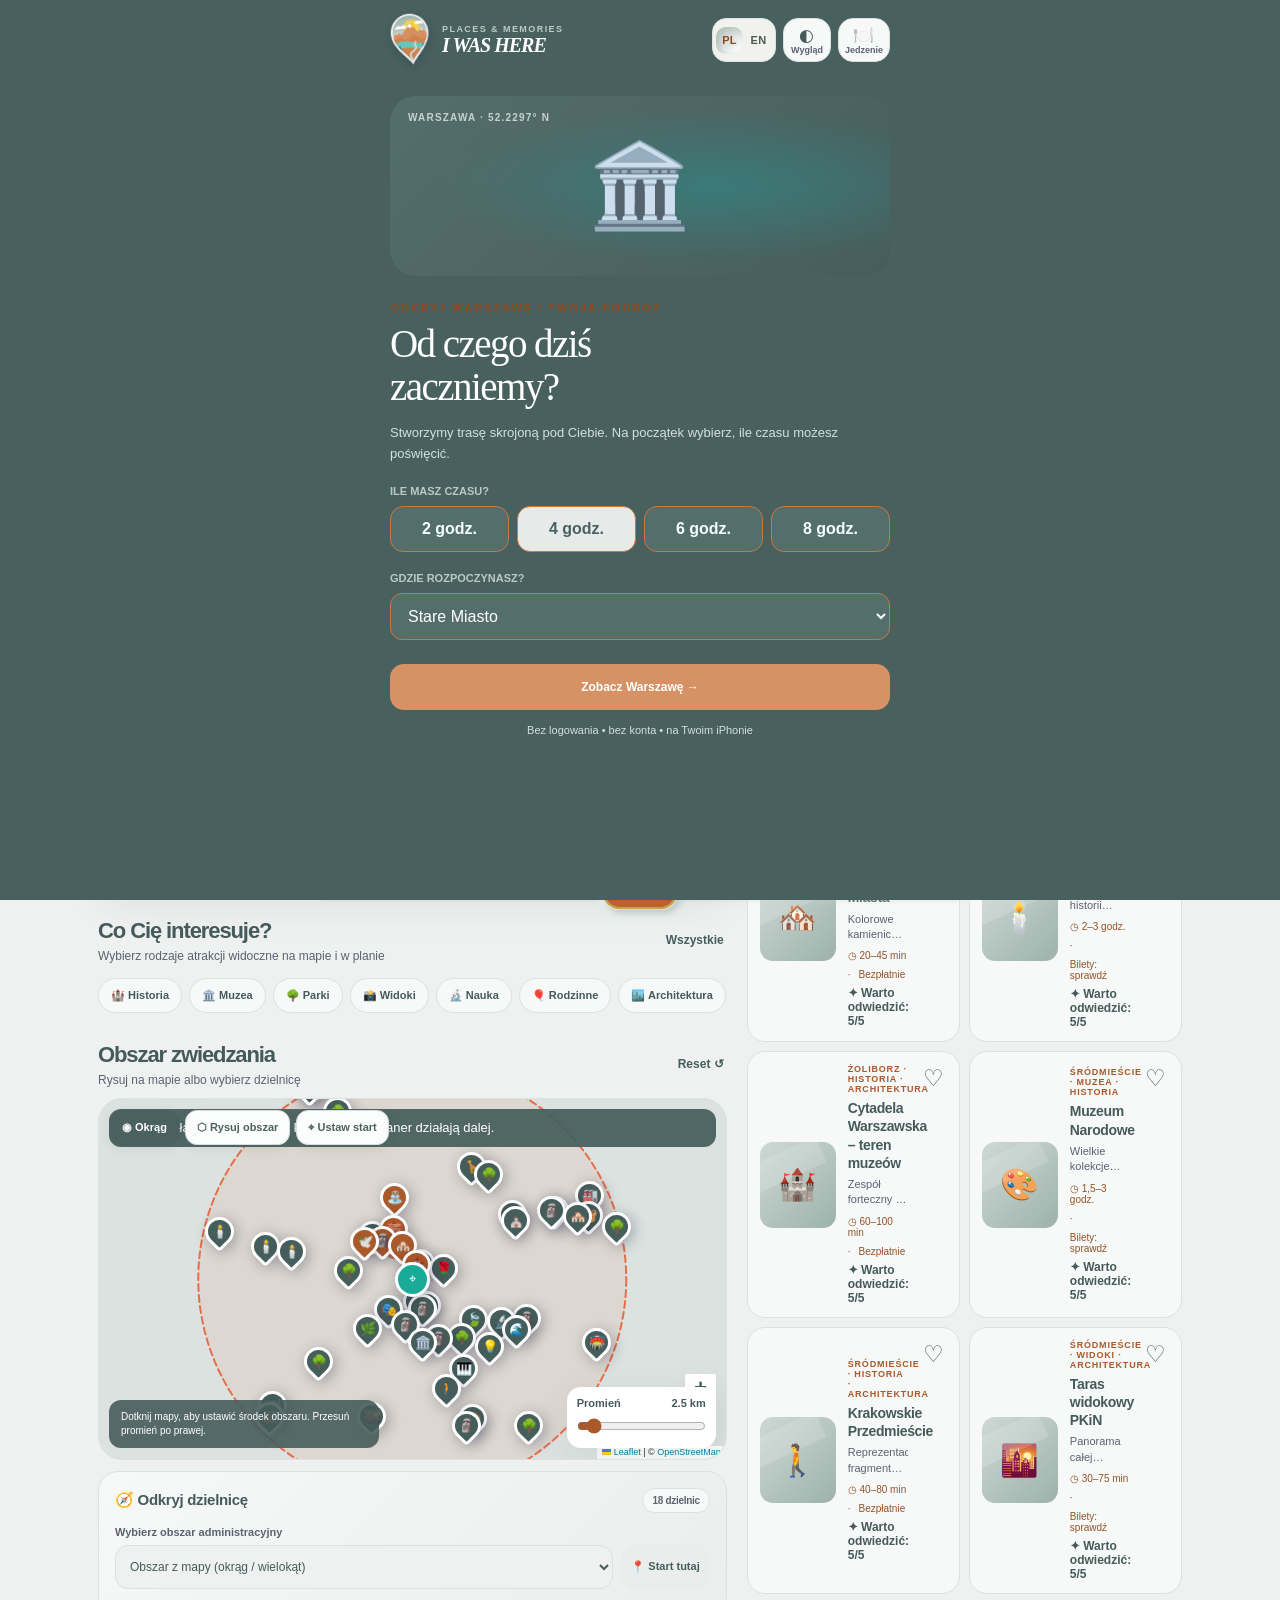
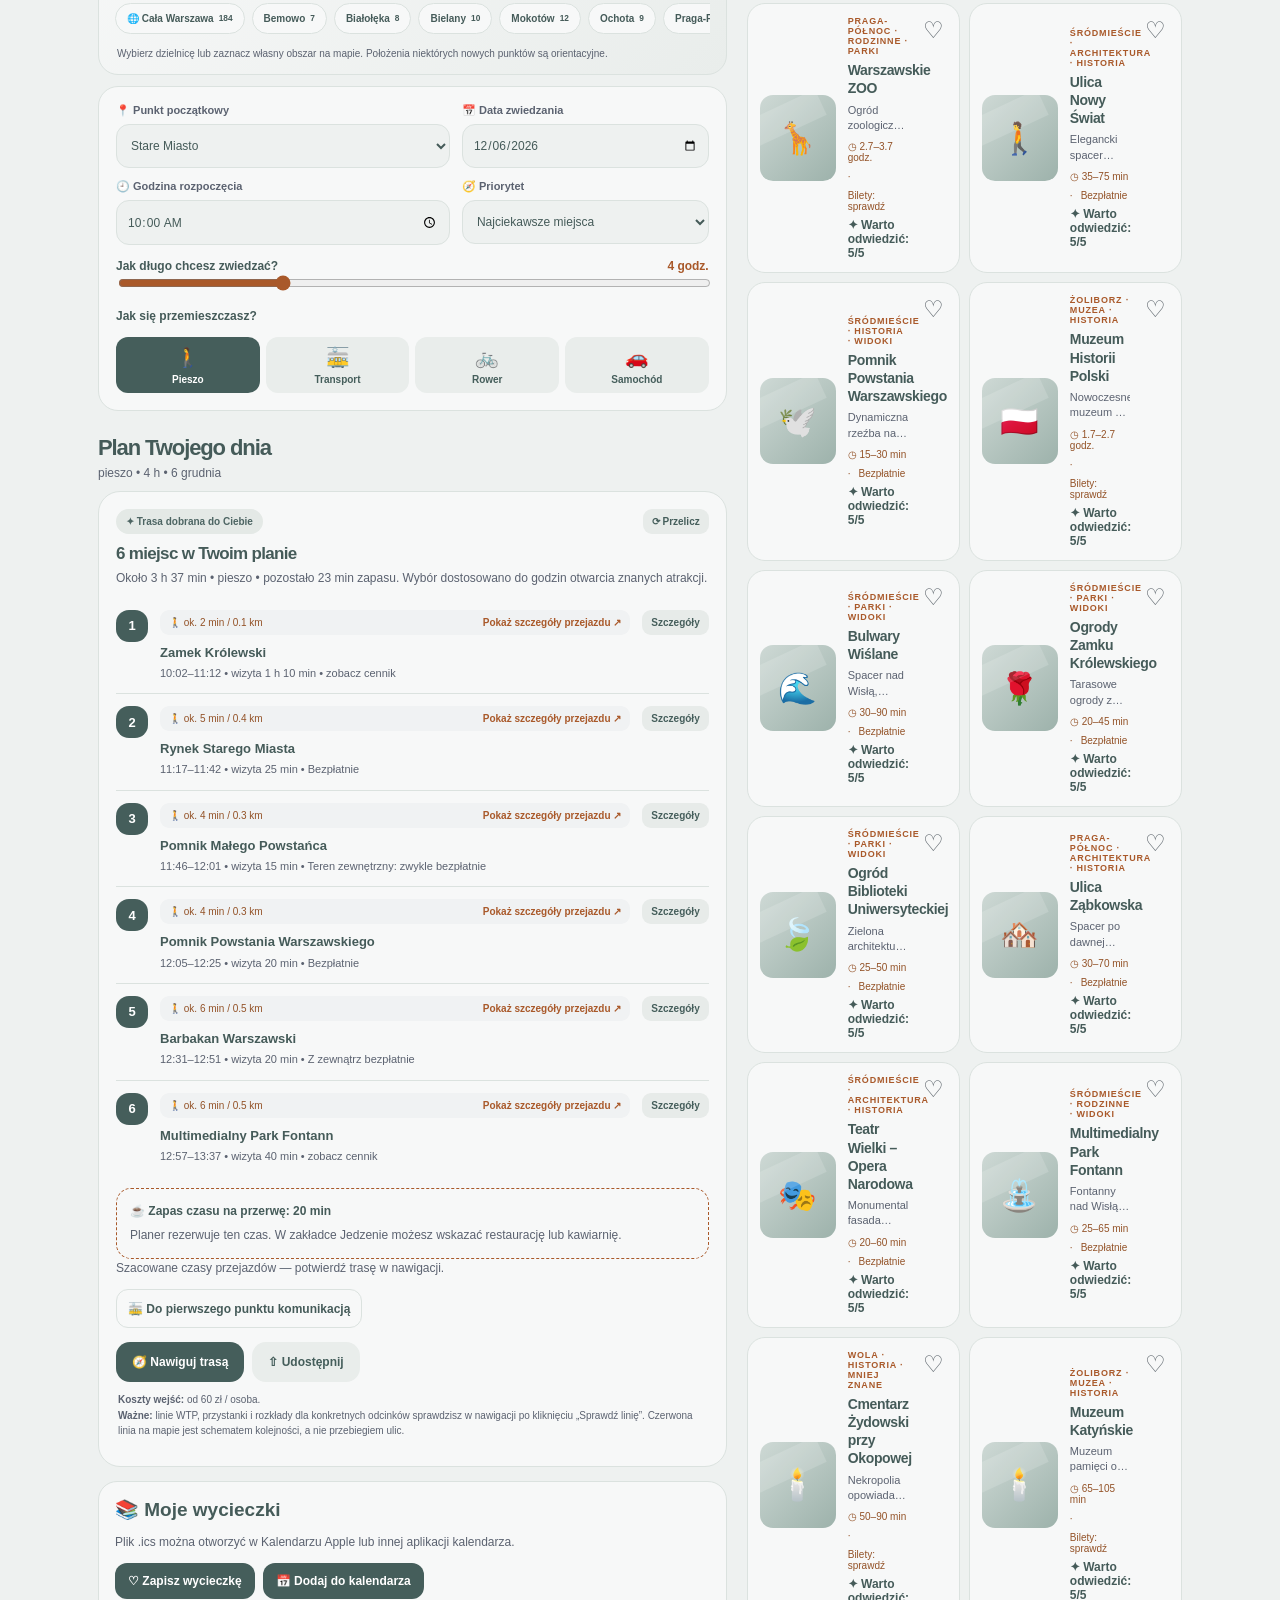
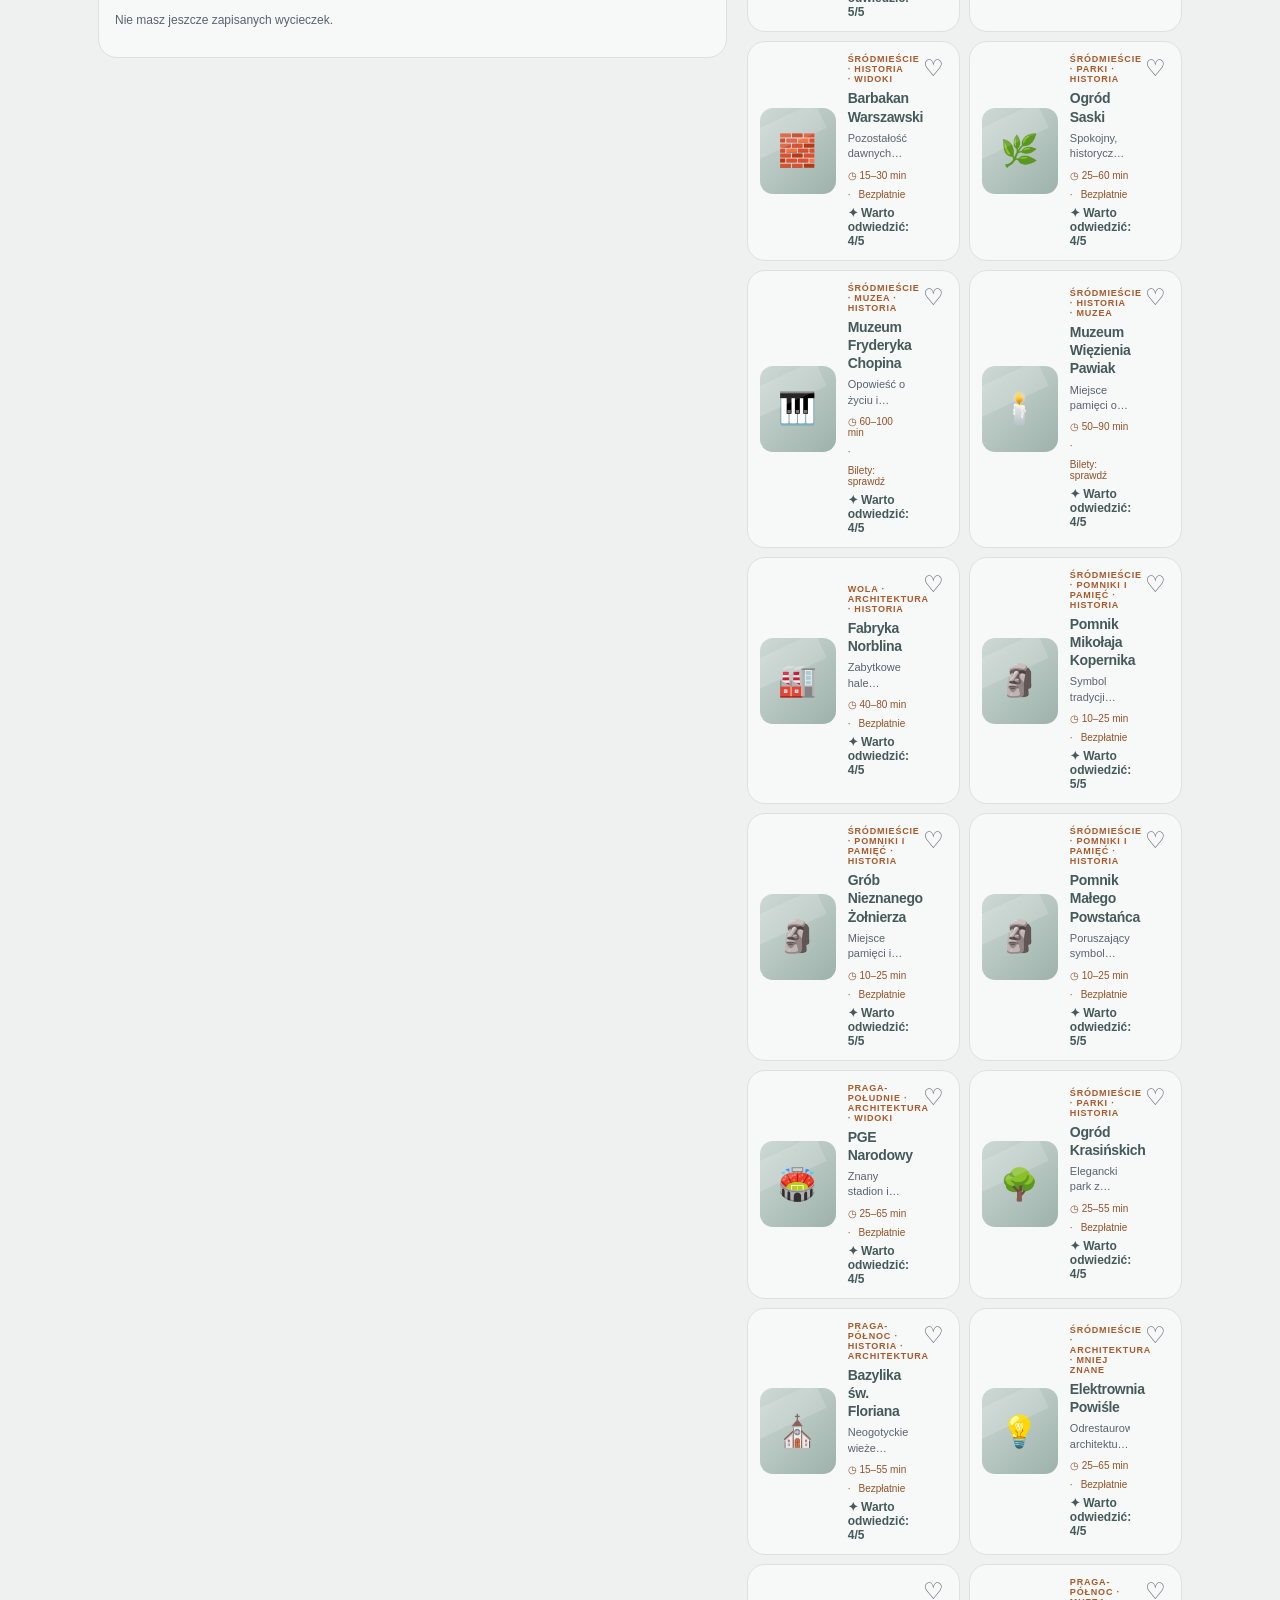
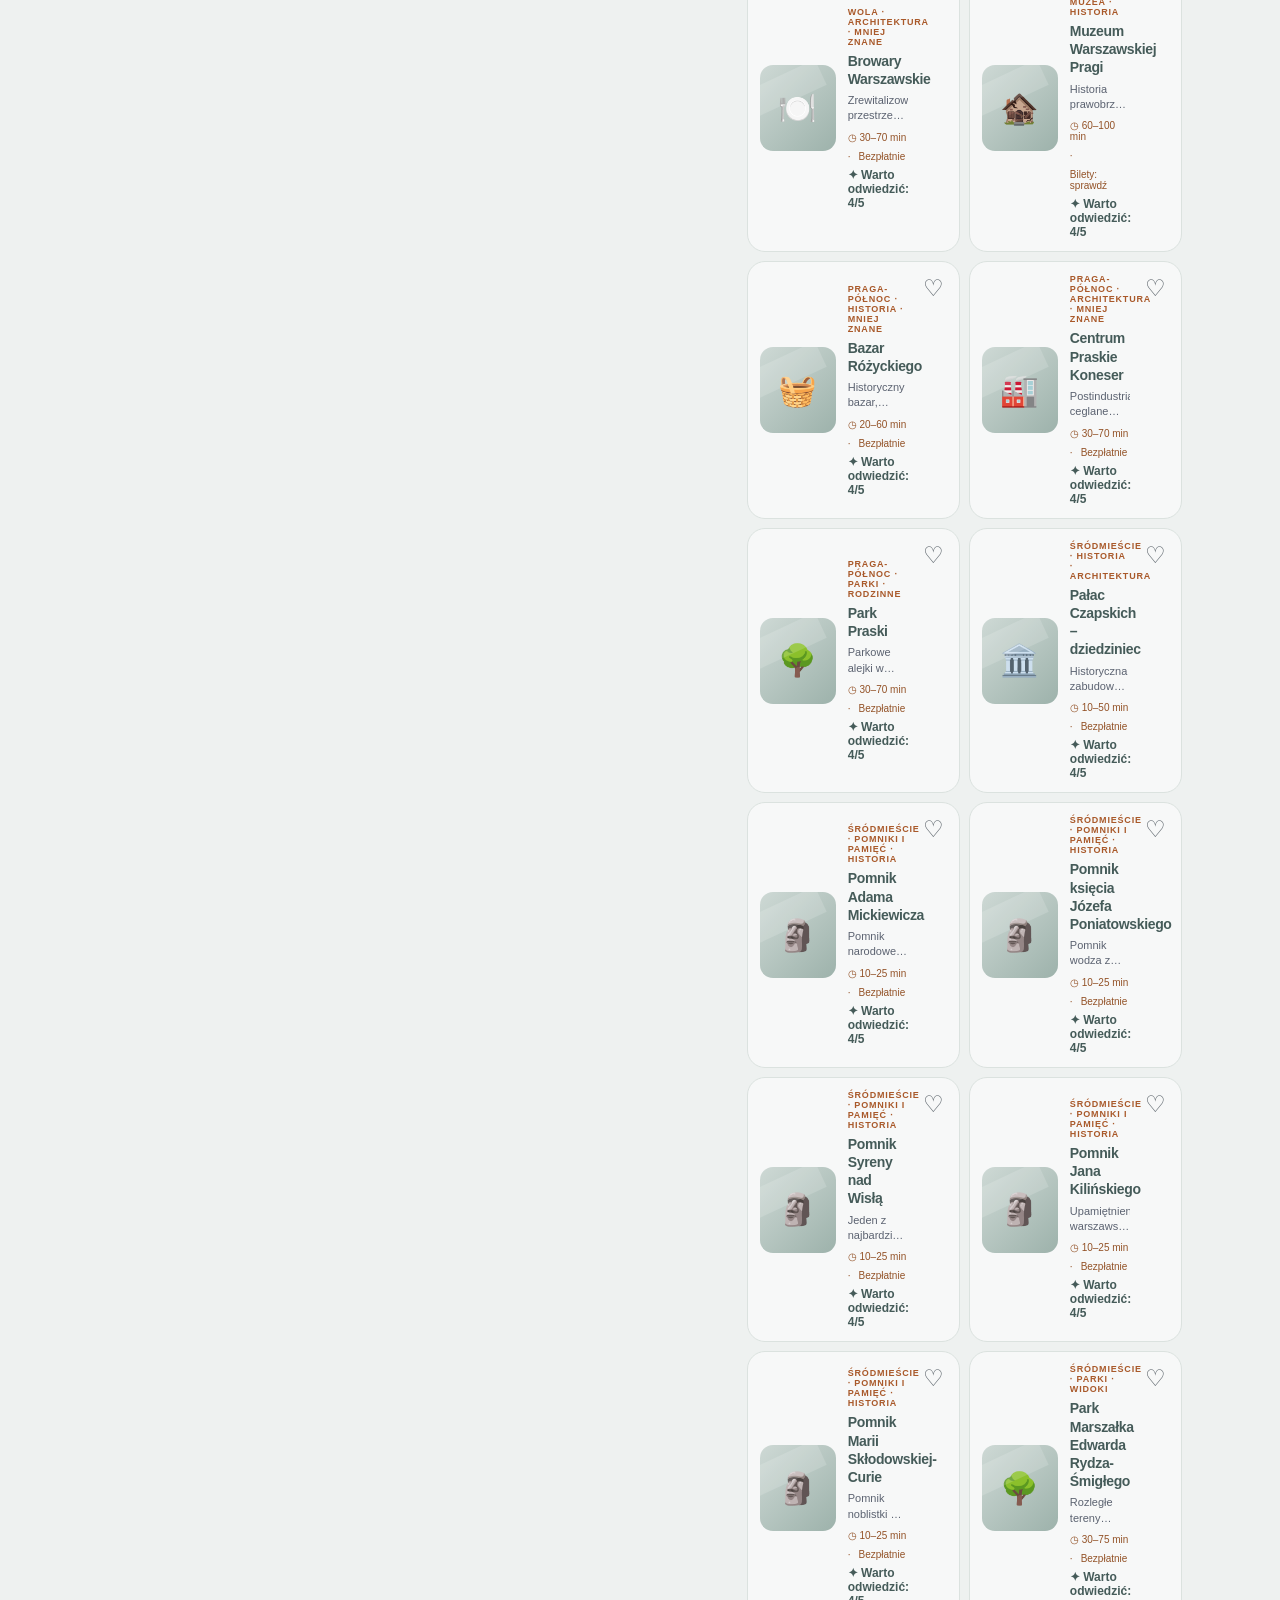
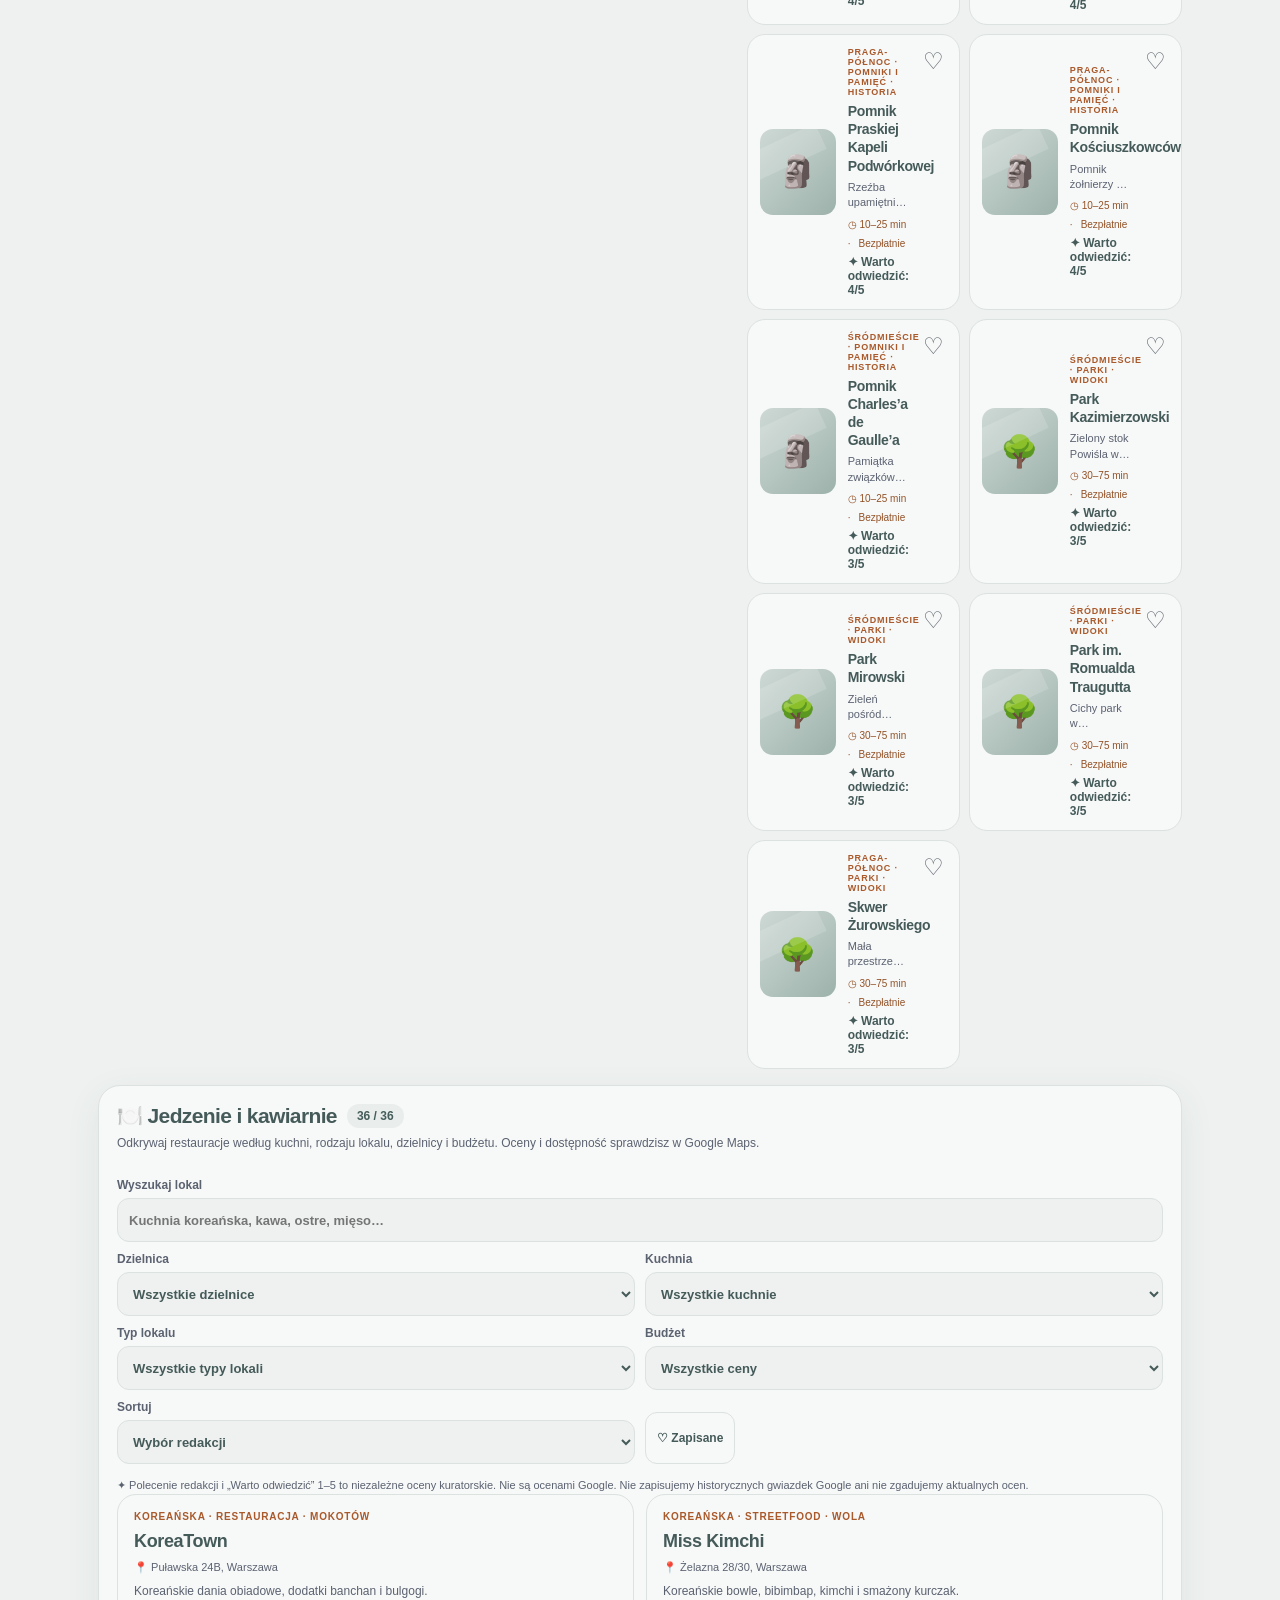
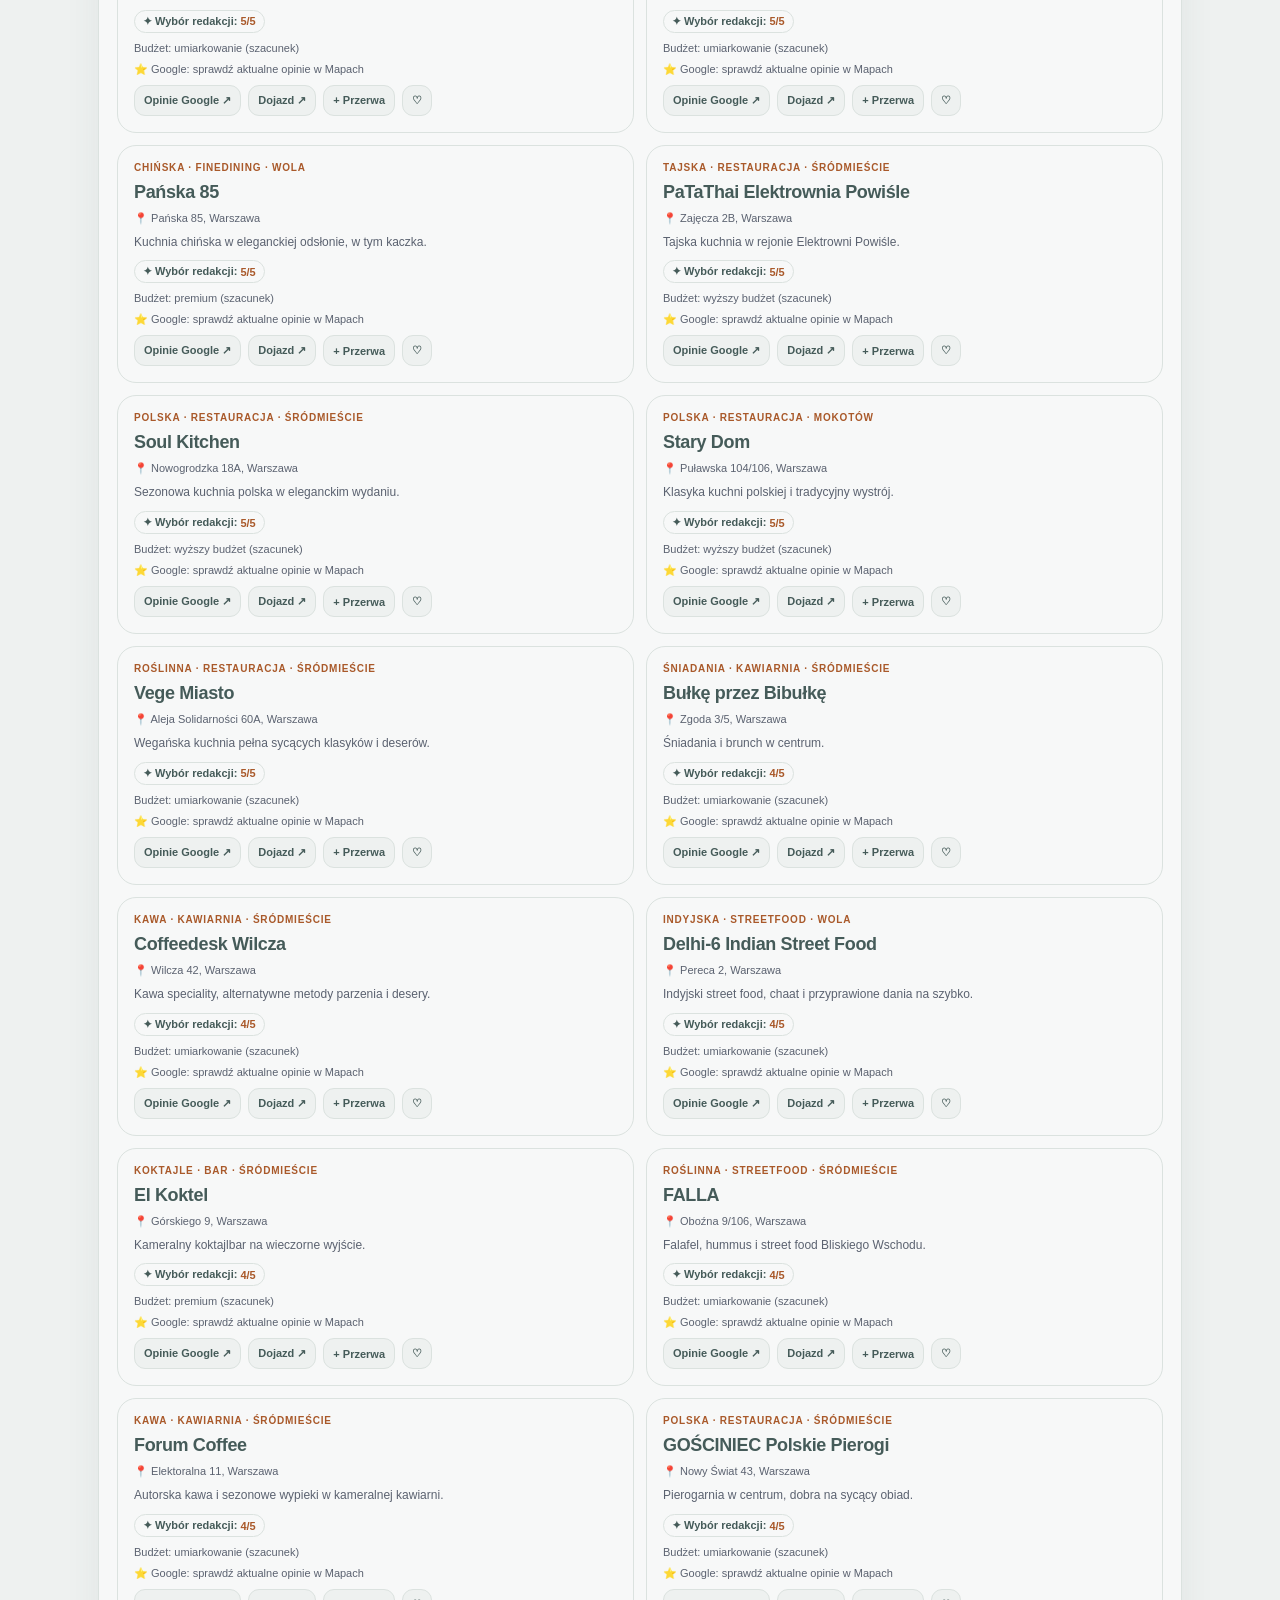
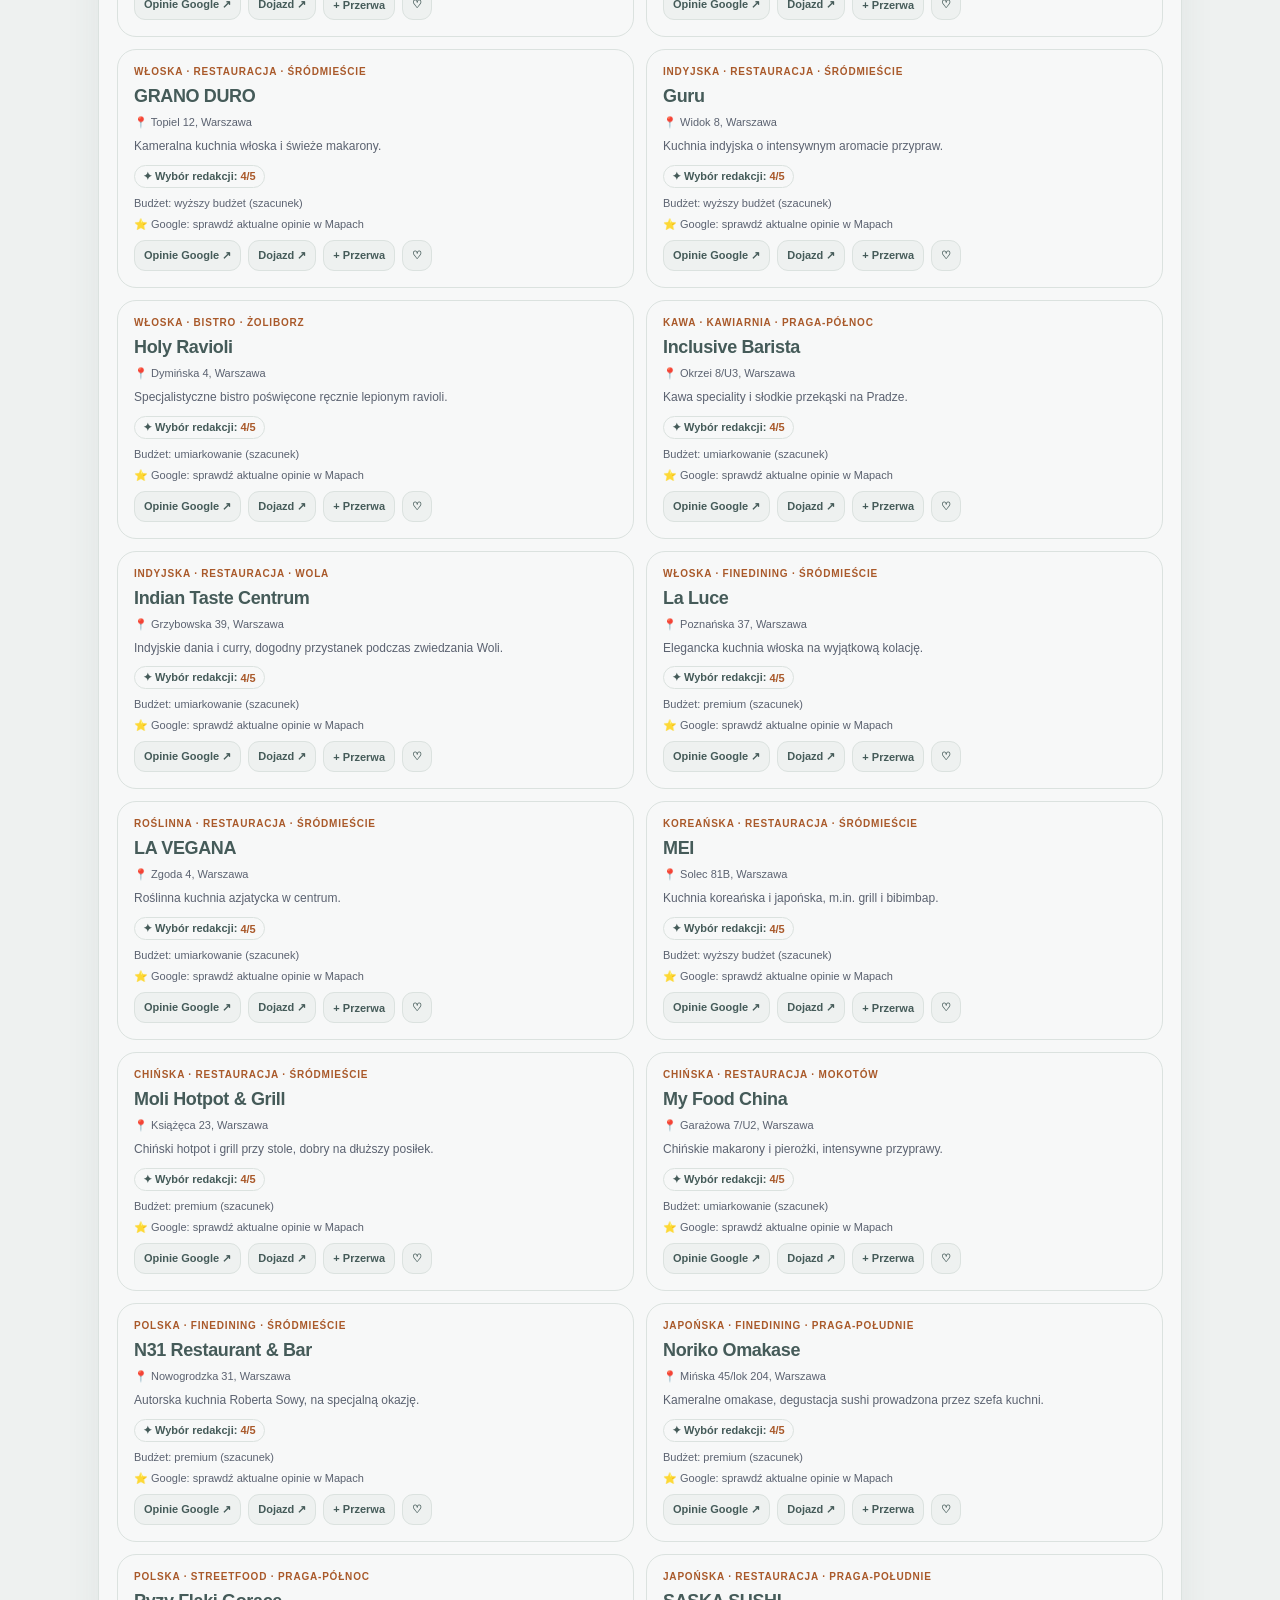
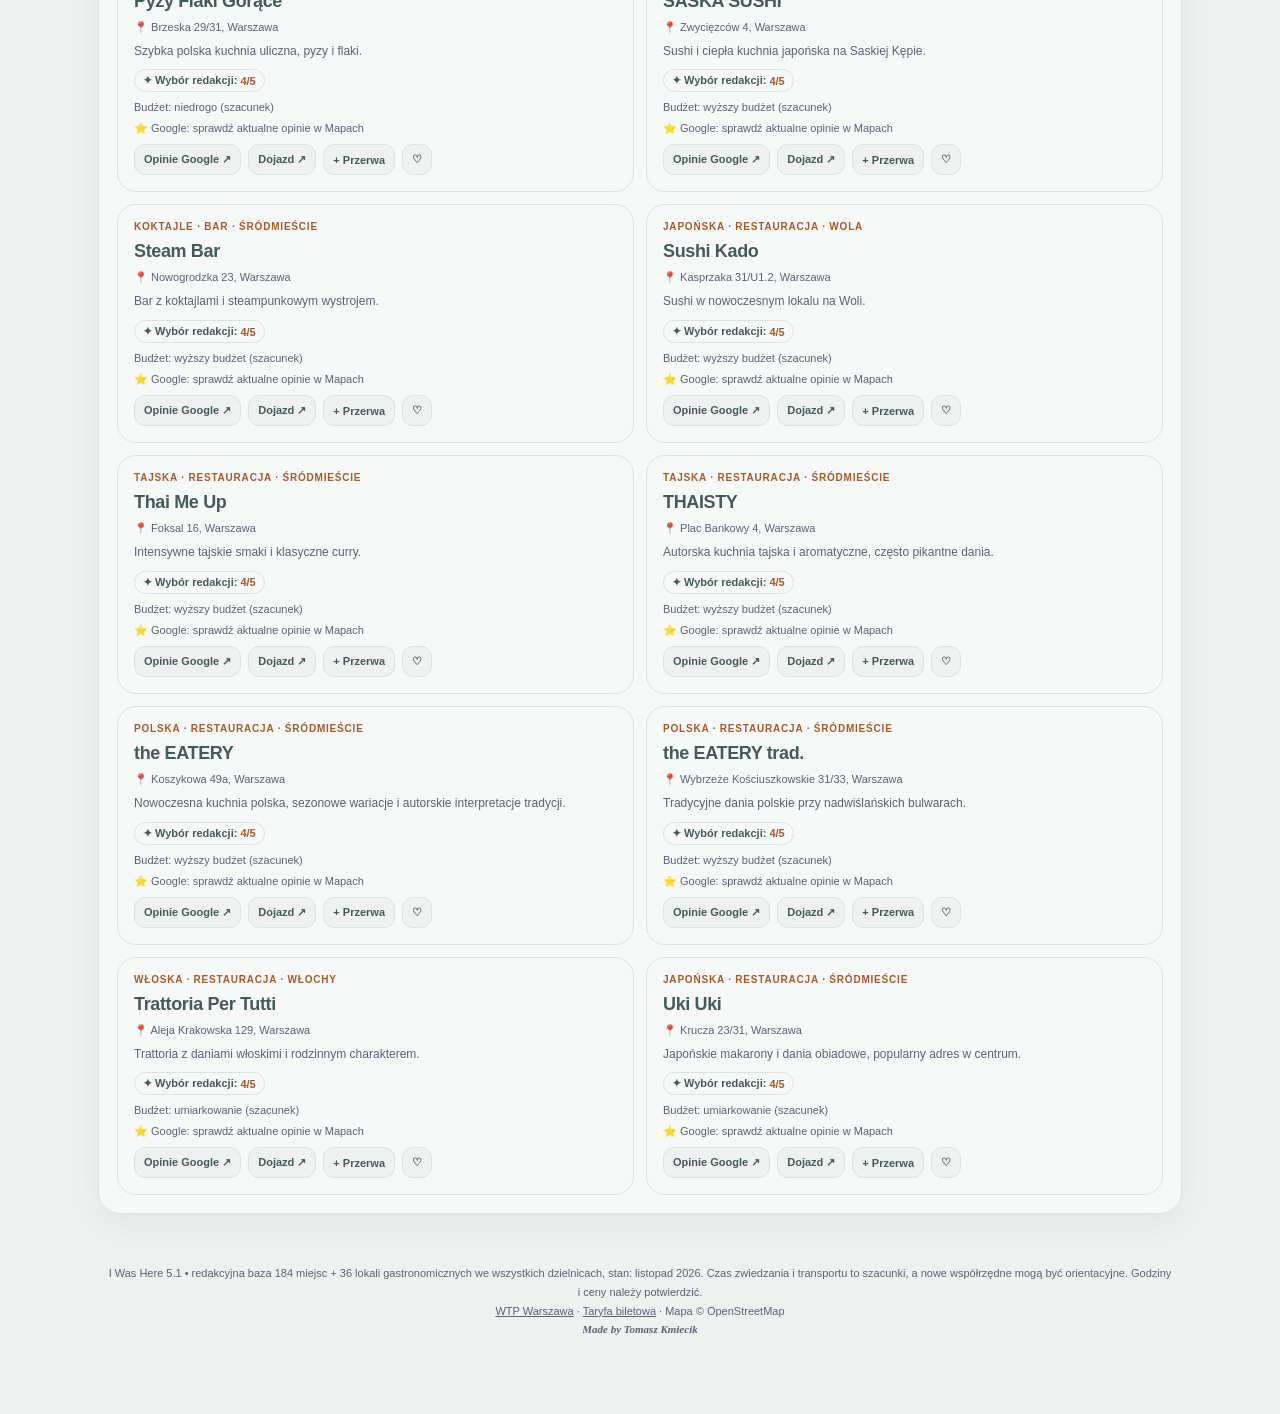
==== commit 40821fd2: "8.19.0: czytelność wszystkich napisów (test kontrastu) i ustawienia domyślne PL + warstwy tools/test" ====
--- a/index.html
+++ b/index.html
@@ -6,8 +6,8 @@
 <link rel="stylesheet" href="./assets/vendor/leaflet/leaflet.css">
 <title>I Was Here — Places & Memories</title>
 <style>
-:root{--bg:#eef1f0;--panel:#f7f8f8;--ink:#455b59;--sub:#727a8c;--line:#dbe2df;--primary:#49615f;--accent:#e86e4a;--mint:#bbcac5;--glass:#e9edeb;--shadow:0 10px 35px rgba(69,91,89,.08);--radius:23px;--safe:env(safe-area-inset-bottom, 0px)}
-#map .tiles-offline{position:absolute;left:10px;right:10px;top:10px;z-index:500;background:rgba(69,94,91,.92);color:#ffffff;border-radius:12px;padding:10px 12px;font-size:13px;line-height:1.35;pointer-events:none}*{box-sizing:border-box}html{font-family:Inter,-apple-system,BlinkMacSystemFont,"Segoe UI",sans-serif;-webkit-text-size-adjust:100%}body{background:var(--bg);color:var(--ink);margin:0;min-height:100vh}button,input,select{font:inherit}button{cursor:pointer;-webkit-tap-highlight-color:transparent}button:focus-visible,a:focus-visible,input:focus-visible,select:focus-visible{outline:3px solid var(--accent);outline-offset:2px}a{color:inherit;text-decoration:none}.app{width:min(100%,1140px);margin:auto;padding:0 18px 100px}.top{display:flex;align-items:center;justify-content:space-between;padding:22px 0 19px}.brand{display:flex;align-items:center;gap:11px}.mark{display:grid;place-items:center;background:var(--primary);color:white;width:44px;height:44px;border-radius:15px;font-size:24px;transform:rotate(-7deg)}.mark>span{transform:rotate(7deg)}.brand small{display:block;color:var(--sub);font-size:10px;letter-spacing:.18em;text-transform:uppercase;font-weight:800}.brand b{display:block;font-size:18px;letter-spacing:-.045em}.top-actions{display:flex;gap:7px}.icon-btn{border:1px solid var(--line);background:var(--panel);color:var(--ink);border-radius:15px;width:43px;height:43px;font-size:21px;display:grid;place-items:center}.hero{position:relative;overflow:hidden;border-radius:28px;background:#4a6260;color:#ffffff;min-height:195px;padding:27px 27px 30px;isolation:isolate}.hero:before{content:"";position:absolute;inset:-20% 25% -40% -30%;border:1px solid rgba(255,255,255,.14);border-radius:50%;transform:rotate(-20deg)}.hero:after{content:"";position:absolute;width:400px;height:400px;border:1px solid rgba(255,255,255,.12);border-radius:50%;left:25%;top:-170px}.hero-art{position:absolute;bottom:-17px;right:-28px;width:65%;max-width:520px;opacity:.44;z-index:-1}.eyebrow{font-size:11px;font-weight:800;letter-spacing:.18em;color:#b8c7c2;text-transform:uppercase}.hero h1{font-family:Georgia,serif;font-size:clamp(29px,6vw,49px);font-weight:400;line-height:1.1;letter-spacing:-.04em;margin:12px 0 10px;max-width:490px}.hero p{color:#d0dad7;line-height:1.5;font-size:13px;margin:0;max-width:380px}.stats{display:grid;grid-template-columns:repeat(3,1fr);gap:11px;margin:15px 0 24px}.stat{background:var(--panel);padding:16px 14px;border:1px solid var(--line);border-radius:19px;min-width:0}.stat small{font-size:10px;color:var(--sub);display:block;margin-bottom:7px}.stat strong{font-size:18px;letter-spacing:-.04em;white-space:nowrap}.stat em{display:block;font-style:normal;color:var(--sub);font-size:10px;margin-top:5px}.section-title{display:flex;justify-content:space-between;gap:12px;align-items:center;margin:24px 0 11px}.section-title h2{font-size:22px;letter-spacing:-.05em;margin:0}.section-title .subheading{font-size:12px;color:var(--sub);margin:5px 0 0}.textbtn{background:none;border:0;color:var(--primary);font-size:12px;font-weight:800;padding:7px 3px}.map-wrap{position:relative;background:#dae1dd;border-radius:24px;overflow:hidden;border:1px solid var(--line)}#map{height:360px;z-index:1;background:#dbe2df}.map-tools{position:absolute;z-index:500;top:11px;left:11px;right:11px;display:flex;gap:6px;align-items:center;flex-wrap:wrap;pointer-events:none}.toolchip{pointer-events:auto;background:rgba(255,255,255,.98);border:1px solid #d8dce0;border-radius:12px;padding:10px 11px;font-size:11px;font-weight:700;color:#4A615F;box-shadow:0 3px 12px #1e343317}.toolchip.active{background:#49615f;color:#ffffff;border-color:#49615f}.map-bottom{position:absolute;z-index:500;left:10px;right:10px;bottom:11px;display:flex;align-items:flex-end;justify-content:space-between;gap:10px;pointer-events:none}.map-hint{background:rgba(69,91,89,.89);color:white;font-size:10px;line-height:1.4;border-radius:12px;padding:10px 12px;max-width:270px;pointer-events:auto}.map-bottom .radius{background:white;border-radius:14px;padding:10px;pointer-events:auto;min-width:142px;max-width:172px;box-shadow:var(--shadow)}.radius label{font-size:11px;font-weight:800;display:flex;justify-content:space-between}.radius input{width:100%;accent-color:var(--accent);margin:9px 0 0}.leaflet-container{font:inherit}.leaflet-control-attribution{font-size:9px!important}.leaflet-touch .leaflet-control-zoom{border:0;box-shadow:var(--shadow)}.leaflet-touch .leaflet-control-zoom a{width:31px;height:31px;line-height:31px;color:var(--primary)}.pin{background:var(--primary);height:29px;width:29px;border:3px solid white;border-radius:50% 50% 50% 4px;transform:rotate(-45deg);box-shadow:0 4px 14px #1318394d;display:grid;place-items:center}.pin span{transform:rotate(45deg);color:#ffffff;font-size:13px}.pin.route{background:var(--accent)}.pin.start{background:#1aab98;width:35px;height:35px;border-radius:50%;transform:none}.pin.start span{transform:none}.control-card{border-radius:20px;padding:17px;background:var(--panel);border:1px solid var(--line);margin-top:11px}.control-grid{display:grid;grid-template-columns:1.15fr .85fr;gap:12px}.field label{display:block;font-size:11px;color:var(--sub);margin-bottom:7px;font-weight:800}.field select,.field input{width:100%;border:1px solid var(--line);border-radius:13px;background:var(--bg);color:var(--ink);padding:12px 10px;font-size:12px;min-height:44px}.range-head{display:flex;justify-content:space-between;align-items:center;margin-top:14px;font-size:12px;font-weight:800}.range-head em{font-style:normal;color:var(--accent)}input[type=range]{width:100%;accent-color:var(--accent)}.transport{display:grid;grid-template-columns:repeat(4,1fr);gap:6px;margin:14px 0 0}.transport button{background:var(--glass);border:1px solid transparent;color:var(--primary);border-radius:12px;min-height:56px;font-size:10px;font-weight:800;display:flex;align-items:center;flex-direction:column;justify-content:center;gap:5px}.transport button span{font-size:19px}.transport button.active{background:var(--primary);color:#ffffff}.chips{display:flex;gap:7px;overflow:auto;scrollbar-width:none;padding:4px 0 5px}.chips::-webkit-scrollbar{display:none}.chip{white-space:nowrap;display:inline-flex;align-items:center;gap:5px;border-radius:50px;padding:10px 12px;border:1px solid var(--line);background:var(--panel);font-size:11px;font-weight:750;color:var(--ink)}.chip.selected{background:var(--primary);border-color:var(--primary);color:#ffffff}.route-top{display:flex;gap:12px;align-items:flex-start;justify-content:space-between}.badge{font-size:10px;background:#e4e9e6;color:#4d6563;border-radius:30px;padding:7px 10px;font-weight:800;display:inline-flex}.route-summary{border:1px solid var(--line);background:var(--panel);border-radius:22px;padding:17px}.route-summary h3{font-size:17px;letter-spacing:-.04em;margin:10px 0 5px}.route-summary p{color:var(--sub);font-size:12px;line-height:1.55;margin:0}.route-list{margin-top:10px}.route-item{display:flex;align-items:flex-start;gap:12px;padding:12px 0;position:relative}.route-item:not(:last-child){border-bottom:1px solid var(--line)}.route-index{display:grid;place-items:center;border-radius:13px;width:32px;height:32px;flex:0 0 32px;background:var(--primary);color:white;font-weight:800;font-size:13px}.route-item-content{flex:1;min-width:0}.route-item-content strong{font-size:13px;line-height:1.4;display:block}.route-item-content small{color:var(--sub);font-size:11px;line-height:1.4;display:block;margin-top:4px}.route-item-content .leg{background:#f0f2f3;padding:7px 9px;border-radius:9px;display:flex;align-items:center;justify-content:space-between;gap:5px;margin:0 0 9px;font-size:10px;color:#ca7237}.route-item-content .leg a{color:var(--accent);font-weight:800;text-align:right}.tiny-action{border:0;background:#e7ebe9;color:var(--primary);border-radius:9px;padding:7px 9px;font-size:10px;font-weight:800;white-space:nowrap}.route-actions{display:flex;gap:8px;margin-top:14px}.btn{background:var(--primary);border:none;color:#ffffff;border-radius:14px;padding:13px 16px;font-size:12px;font-weight:800;display:inline-flex;align-items:center;justify-content:center;gap:8px}.btn.secondary{background:var(--glass);color:var(--primary)}.btn.accent{background:var(--accent)}.btn:disabled{opacity:.45;cursor:not-allowed}.btn.block{width:100%}.price-note,.disclaimer{color:var(--sub);font-size:10px;line-height:1.55;margin:10px 2px}.places-list{display:grid;grid-template-columns:1fr;gap:9px}.place-card{border:1px solid var(--line);background:var(--panel);border-radius:18px;padding:12px;display:flex;gap:12px;align-items:center}.place-thumb{width:76px;height:86px;border-radius:13px;background:linear-gradient(135deg,#ced9d5,#9db2ab);display:grid;place-items:center;font-size:31px;flex:0 0 76px;position:relative;overflow:hidden}.place-thumb:after{content:"";position:absolute;height:28px;width:90px;transform:rotate(-25deg);background:rgba(255,255,255,.15);top:12px;left:-25px}.place-body{flex:1;min-width:0}.place-body .cat{font-size:9px;letter-spacing:.09em;text-transform:uppercase;color:var(--accent);font-weight:800}.place-body h4{font-size:14px;letter-spacing:-.025em;margin:5px 0;line-height:1.3}.place-body p{font-size:11px;line-height:1.4;color:var(--sub);margin:0 0 8px;display:-webkit-box;-webkit-line-clamp:2;-webkit-box-orient:vertical;overflow:hidden}.meta{display:flex;gap:8px;flex-wrap:wrap;font-size:10px;color:#ca7237}.bookmark{align-self:flex-start;background:transparent;border:0;font-size:23px;padding:1px 3px;color:#a3aab0}.bookmark.active{color:var(--accent)}.footer{padding:34px 10px 15px;color:var(--sub);text-align:center;font-size:11px;line-height:1.7}.footer a{text-decoration:underline}.bottom-nav{position:fixed;z-index:1500;bottom:0;left:0;right:0;background:rgba(247,248,248,.96);backdrop-filter:blur(18px);border-top:1px solid var(--line);display:flex;justify-content:space-around;align-items:center;padding:9px 12px calc(8px + var(--safe));box-shadow:0 -8px 26px #1928410d}.bottom-nav button{border:0;background:none;color:var(--sub);font-size:10px;font-weight:800;display:flex;flex-direction:column;gap:4px;align-items:center;width:33%}.bottom-nav button span{font-size:20px}.bottom-nav button.active{color:var(--primary)}.overlay{position:fixed;inset:0;background:rgba(58,77,75,.6);z-index:2100;display:none;align-items:flex-end;justify-content:center;backdrop-filter:blur(5px)}.overlay.show{display:flex}.sheet{background:var(--panel);border-radius:26px 26px 0 0;width:100%;max-width:620px;max-height:90dvh;overflow:auto;padding:22px 20px calc(27px + var(--safe));box-shadow:0 -22px 45px #09143622;animation:slide .25s ease-out}.sheet .grab{width:44px;height:5px;background:#d6d9dc;margin:-10px auto 17px;border-radius:6px}.sheet h2{font-size:26px;letter-spacing:-.05em;margin:8px 0}.sheet h3{font-size:14px;margin:22px 0 7px}.sheet p{font-size:13px;line-height:1.7;color:var(--sub)}.sheet-grid{display:grid;grid-template-columns:repeat(2,1fr);gap:10px;margin:15px 0}.sheet-grid .cell{border-radius:13px;background:var(--glass);padding:13px;font-size:12px}.sheet-grid .cell small{display:block;font-size:10px;color:var(--sub);margin-bottom:5px}.sheet-grid .cell b{font-size:13px}.sheet-close{float:right;border:0;background:var(--glass);border-radius:12px;padding:8px 11px;font-weight:800;color:var(--ink)}.note{background:#e1e6e4;border-radius:13px;color:#7a692d;padding:11px;font-size:11px;line-height:1.6}.stamps{display:grid;grid-template-columns:repeat(3,1fr);gap:9px}.stamp{padding:16px 7px;border:1px dashed #b8c7c2;border-radius:16px;display:flex;gap:5px;align-items:center;flex-direction:column;color:#d79467;text-align:center;background:var(--panel);min-height:115px}.stamp span{font-size:31px;filter:grayscale(1);opacity:.5}.stamp b{font-size:10px;line-height:1.3}.stamp.earned{border:2px dashed #d69264;color:var(--primary);background:#e9edeb}.stamp.earned span{filter:none;opacity:1}.welcome{position:fixed;inset:0;background:#48605e;z-index:3000;display:none;overflow:auto;color:white;padding:42px max(22px,calc((100% - 500px)/2)) calc(26px + var(--safe))}.welcome.show{display:block}.welcome-art{width:100%;height:180px;display:grid;place-items:center;border-radius:26px;background:radial-gradient(ellipse at 65% 50%,#3a7a78,transparent 60%),linear-gradient(135deg,#546e6c,#465d5b);font-size:83px;margin-bottom:26px;position:relative}.welcome-art:before{content:"WARSZAWA  ·  52.2297° N";position:absolute;top:16px;left:18px;color:#c6d2ce;font-size:10px;font-weight:800;letter-spacing:.12em}.welcome h1{font-family:Georgia,serif;font-size:39px;font-weight:400;line-height:1.1;letter-spacing:-.04em;margin:9px 0}.welcome p{color:#d2e0df;font-size:13px;line-height:1.65}.welcome label{display:block;font-size:11px;font-weight:800;color:#bbcac5;margin:20px 0 9px}.welcome .duration-buttons{display:grid;grid-template-columns:repeat(4,1fr);gap:8px}.duration-buttons button{padding:13px 0;background:#546e6c;border:1px solid #CC773F;border-radius:13px;color:#f4ffff;font-weight:800}.duration-buttons button.chosen{background:#e6ebe9;color:#49615f}.welcome .btn{background:#d69265;color:white;margin-top:24px;padding:16px}.welcome select{background:#546e6c;color:#ffffff;border:1px solid #CC773F;padding:13px;border-radius:12px;width:100%}.tabs{display:flex;gap:7px;margin:10px 0}.tabs button{flex:1;border-radius:12px;border:1px solid var(--line);padding:12px 4px;background:var(--glass);color:var(--primary);font-size:11px;font-weight:800}.tabs button.active{background:var(--primary);color:#ffffff}.hidden{display:none!important}@keyframes slide{from{transform:translateY(20px);opacity:.7}to{transform:translateY(0);opacity:1}}.theme-dark{--bg:#3f5351;--panel:#465d5b;--ink:#ecf0ee;--sub:#d79468;--line:#546E6C;--primary:#75b4aa;--accent:#d9996e;--mint:#456c69;--glass:#4d6462;--shadow:0 10px 35px #08112a45}.theme-dark .hero{background:#4F6866}.theme-dark .transport button.active,.theme-dark .chip.selected,.theme-dark .route-index,.theme-dark .btn:not(.secondary){color:#3F5351}.theme-dark .toolchip.active{background:#49615f;color:white}.theme-dark .bottom-nav{background:#1e2b48f5}.theme-dark .route-item-content .leg{background:#506866}.theme-forest{--bg:#e9edeb;--panel:#f7f8f8;--ink:#445957;--sub:#6c7882;--line:#d8dfdb;--primary:#526a68;--accent:#cf7f4a;--mint:#afc0bb;--glass:#e9edeb}.theme-forest .hero{background:#516a68}@media(min-width:790px){.app{padding:0 28px 60px}.two-col{display:grid;grid-template-columns:minmax(0,1.3fr) minmax(320px,.9fr);gap:20px;align-items:start}.right-col .section-title{margin-top:0}.stats{max-width:620px}.places-list{grid-template-columns:repeat(2,minmax(0,1fr))}.bottom-nav{max-width:500px;left:50%;transform:translateX(-50%);border:1px solid var(--line);border-radius:22px 22px 0 0}.hero{min-height:210px}}@media(max-width:390px){.app{padding:0 11px 100px}.hero{padding:23px 19px;min-height:184px}.stat{padding:14px 8px}.stat strong{font-size:16px}#map{height:340px}.map-tools{gap:4px}.toolchip{padding:8px 9px;font-size:10px}.map-hint{font-size:9px;max-width:175px}}
+:root{--bg:#eef1f0;--panel:#f7f8f8;--ink:#455b59;--sub:#5B6270;--line:#dbe2df;--primary:#49615f;--accent:#e86e4a;--mint:#bbcac5;--glass:#e9edeb;--shadow:0 10px 35px rgba(69,91,89,.08);--radius:23px;--safe:env(safe-area-inset-bottom, 0px)}
+#map .tiles-offline{position:absolute;left:10px;right:10px;top:10px;z-index:500;background:rgba(69,94,91,.92);color:#ffffff;border-radius:12px;padding:10px 12px;font-size:13px;line-height:1.35;pointer-events:none}*{box-sizing:border-box}html{font-family:Inter,-apple-system,BlinkMacSystemFont,"Segoe UI",sans-serif;-webkit-text-size-adjust:100%}body{background:var(--bg);color:var(--ink);margin:0;min-height:100vh}button,input,select{font:inherit}button{cursor:pointer;-webkit-tap-highlight-color:transparent}button:focus-visible,a:focus-visible,input:focus-visible,select:focus-visible{outline:3px solid var(--accent);outline-offset:2px}a{color:inherit;text-decoration:none}.app{width:min(100%,1140px);margin:auto;padding:0 18px 100px}.top{display:flex;align-items:center;justify-content:space-between;padding:22px 0 19px}.brand{display:flex;align-items:center;gap:11px}.mark{display:grid;place-items:center;background:var(--primary);color:white;width:44px;height:44px;border-radius:15px;font-size:24px;transform:rotate(-7deg)}.mark>span{transform:rotate(7deg)}.brand small{display:block;color:var(--sub);font-size:10px;letter-spacing:.18em;text-transform:uppercase;font-weight:800}.brand b{display:block;font-size:18px;letter-spacing:-.045em}.top-actions{display:flex;gap:7px}.icon-btn{border:1px solid var(--line);background:var(--panel);color:var(--ink);border-radius:15px;width:43px;height:43px;font-size:21px;display:grid;place-items:center}.hero{position:relative;overflow:hidden;border-radius:28px;background:#4a6260;color:#ffffff;min-height:195px;padding:27px 27px 30px;isolation:isolate}.hero:before{content:"";position:absolute;inset:-20% 25% -40% -30%;border:1px solid rgba(255,255,255,.14);border-radius:50%;transform:rotate(-20deg)}.hero:after{content:"";position:absolute;width:400px;height:400px;border:1px solid rgba(255,255,255,.12);border-radius:50%;left:25%;top:-170px}.hero-art{position:absolute;bottom:-17px;right:-28px;width:65%;max-width:520px;opacity:.44;z-index:-1}.eyebrow{font-size:11px;font-weight:800;letter-spacing:.18em;color:#b8c7c2;text-transform:uppercase}.hero h1{font-family:Georgia,serif;font-size:clamp(29px,6vw,49px);font-weight:400;line-height:1.1;letter-spacing:-.04em;margin:12px 0 10px;max-width:490px}.hero p{color:#d0dad7;line-height:1.5;font-size:13px;margin:0;max-width:380px}.stats{display:grid;grid-template-columns:repeat(3,1fr);gap:11px;margin:15px 0 24px}.stat{background:var(--panel);padding:16px 14px;border:1px solid var(--line);border-radius:19px;min-width:0}.stat small{font-size:10px;color:var(--sub);display:block;margin-bottom:7px}.stat strong{font-size:18px;letter-spacing:-.04em;white-space:nowrap}.stat em{display:block;font-style:normal;color:var(--sub);font-size:10px;margin-top:5px}.section-title{display:flex;justify-content:space-between;gap:12px;align-items:center;margin:24px 0 11px}.section-title h2{font-size:22px;letter-spacing:-.05em;margin:0}.section-title .subheading{font-size:12px;color:var(--sub);margin:5px 0 0}.textbtn{background:none;border:0;color:var(--primary);font-size:12px;font-weight:800;padding:7px 3px}.map-wrap{position:relative;background:#dae1dd;border-radius:24px;overflow:hidden;border:1px solid var(--line)}#map{height:360px;z-index:1;background:#dbe2df}.map-tools{position:absolute;z-index:500;top:11px;left:11px;right:11px;display:flex;gap:6px;align-items:center;flex-wrap:wrap;pointer-events:none}.toolchip{pointer-events:auto;background:rgba(255,255,255,.98);border:1px solid #d8dce0;border-radius:12px;padding:10px 11px;font-size:11px;font-weight:700;color:#4A615F;box-shadow:0 3px 12px #1e343317}.toolchip.active{background:#49615f;color:#ffffff;border-color:#49615f}.map-bottom{position:absolute;z-index:500;left:10px;right:10px;bottom:11px;display:flex;align-items:flex-end;justify-content:space-between;gap:10px;pointer-events:none}.map-hint{background:rgba(69,91,89,.89);color:white;font-size:10px;line-height:1.4;border-radius:12px;padding:10px 12px;max-width:270px;pointer-events:auto}.map-bottom .radius{background:white;border-radius:14px;padding:10px;pointer-events:auto;min-width:142px;max-width:172px;box-shadow:var(--shadow)}.radius label{font-size:11px;font-weight:800;display:flex;justify-content:space-between}.radius input{width:100%;accent-color:var(--accent);margin:9px 0 0}.leaflet-container{font:inherit}.leaflet-control-attribution{font-size:9px!important}.leaflet-touch .leaflet-control-zoom{border:0;box-shadow:var(--shadow)}.leaflet-touch .leaflet-control-zoom a{width:31px;height:31px;line-height:31px;color:var(--primary)}.pin{background:var(--primary);height:29px;width:29px;border:3px solid white;border-radius:50% 50% 50% 4px;transform:rotate(-45deg);box-shadow:0 4px 14px #1318394d;display:grid;place-items:center}.pin span{transform:rotate(45deg);color:#ffffff;font-size:13px}.pin.route{background:var(--accent)}.pin.start{background:#1aab98;width:35px;height:35px;border-radius:50%;transform:none}.pin.start span{transform:none}.control-card{border-radius:20px;padding:17px;background:var(--panel);border:1px solid var(--line);margin-top:11px}.control-grid{display:grid;grid-template-columns:1.15fr .85fr;gap:12px}.field label{display:block;font-size:11px;color:var(--sub);margin-bottom:7px;font-weight:800}.field select,.field input{width:100%;border:1px solid var(--line);border-radius:13px;background:var(--bg);color:var(--ink);padding:12px 10px;font-size:12px;min-height:44px}.range-head{display:flex;justify-content:space-between;align-items:center;margin-top:14px;font-size:12px;font-weight:800}.range-head em{font-style:normal;color:var(--accent)}input[type=range]{width:100%;accent-color:var(--accent)}.transport{display:grid;grid-template-columns:repeat(4,1fr);gap:6px;margin:14px 0 0}.transport button{background:var(--glass);border:1px solid transparent;color:var(--primary);border-radius:12px;min-height:56px;font-size:10px;font-weight:800;display:flex;align-items:center;flex-direction:column;justify-content:center;gap:5px}.transport button span{font-size:19px}.transport button.active{background:var(--primary);color:#ffffff}.chips{display:flex;gap:7px;overflow:auto;scrollbar-width:none;padding:4px 0 5px}.chips::-webkit-scrollbar{display:none}.chip{white-space:nowrap;display:inline-flex;align-items:center;gap:5px;border-radius:50px;padding:10px 12px;border:1px solid var(--line);background:var(--panel);font-size:11px;font-weight:750;color:var(--ink)}.chip.selected{background:var(--primary);border-color:var(--primary);color:#ffffff}.route-top{display:flex;gap:12px;align-items:flex-start;justify-content:space-between}.badge{font-size:10px;background:#e4e9e6;color:#4d6563;border-radius:30px;padding:7px 10px;font-weight:800;display:inline-flex}.route-summary{border:1px solid var(--line);background:var(--panel);border-radius:22px;padding:17px}.route-summary h3{font-size:17px;letter-spacing:-.04em;margin:10px 0 5px}.route-summary p{color:var(--sub);font-size:12px;line-height:1.55;margin:0}.route-list{margin-top:10px}.route-item{display:flex;align-items:flex-start;gap:12px;padding:12px 0;position:relative}.route-item:not(:last-child){border-bottom:1px solid var(--line)}.route-index{display:grid;place-items:center;border-radius:13px;width:32px;height:32px;flex:0 0 32px;background:var(--primary);color:white;font-weight:800;font-size:13px}.route-item-content{flex:1;min-width:0}.route-item-content strong{font-size:13px;line-height:1.4;display:block}.route-item-content small{color:var(--sub);font-size:11px;line-height:1.4;display:block;margin-top:4px}.route-item-content .leg{background:#f0f2f3;padding:7px 9px;border-radius:9px;display:flex;align-items:center;justify-content:space-between;gap:5px;margin:0 0 9px;font-size:10px;color:#935227}.route-item-content .leg a{color:var(--accent);font-weight:800;text-align:right}.tiny-action{border:0;background:#e7ebe9;color:var(--primary);border-radius:9px;padding:7px 9px;font-size:10px;font-weight:800;white-space:nowrap}.route-actions{display:flex;gap:8px;margin-top:14px}.btn{background:var(--primary);border:none;color:#ffffff;border-radius:14px;padding:13px 16px;font-size:12px;font-weight:800;display:inline-flex;align-items:center;justify-content:center;gap:8px}.btn.secondary{background:var(--glass);color:var(--primary)}.btn.accent{background:var(--accent)}.btn:disabled{opacity:.45;cursor:not-allowed}.btn.block{width:100%}.price-note,.disclaimer{color:var(--sub);font-size:10px;line-height:1.55;margin:10px 2px}.places-list{display:grid;grid-template-columns:1fr;gap:9px}.place-card{border:1px solid var(--line);background:var(--panel);border-radius:18px;padding:12px;display:flex;gap:12px;align-items:center}.place-thumb{width:76px;height:86px;border-radius:13px;background:linear-gradient(135deg,#ced9d5,#9db2ab);display:grid;place-items:center;font-size:31px;flex:0 0 76px;position:relative;overflow:hidden}.place-thumb:after{content:"";position:absolute;height:28px;width:90px;transform:rotate(-25deg);background:rgba(255,255,255,.15);top:12px;left:-25px}.place-body{flex:1;min-width:0}.place-body .cat{font-size:9px;letter-spacing:.09em;text-transform:uppercase;color:var(--accent);font-weight:800}.place-body h4{font-size:14px;letter-spacing:-.025em;margin:5px 0;line-height:1.3}.place-body p{font-size:11px;line-height:1.4;color:var(--sub);margin:0 0 8px;display:-webkit-box;-webkit-line-clamp:2;-webkit-box-orient:vertical;overflow:hidden}.meta{display:flex;gap:8px;flex-wrap:wrap;font-size:10px;color:#935227}.bookmark{align-self:flex-start;background:transparent;border:0;font-size:23px;padding:1px 3px;color:#5B636A}.bookmark.active{color:var(--accent)}.footer{padding:34px 10px 15px;color:var(--sub);text-align:center;font-size:11px;line-height:1.7}.footer a{text-decoration:underline}.bottom-nav{position:fixed;z-index:1500;bottom:0;left:0;right:0;background:rgba(247,248,248,.96);backdrop-filter:blur(18px);border-top:1px solid var(--line);display:flex;justify-content:space-around;align-items:center;padding:9px 12px calc(8px + var(--safe));box-shadow:0 -8px 26px #1928410d}.bottom-nav button{border:0;background:none;color:var(--sub);font-size:10px;font-weight:800;display:flex;flex-direction:column;gap:4px;align-items:center;width:33%}.bottom-nav button span{font-size:20px}.bottom-nav button.active{color:var(--primary)}.overlay{position:fixed;inset:0;background:rgba(58,77,75,.6);z-index:2100;display:none;align-items:flex-end;justify-content:center;backdrop-filter:blur(5px)}.overlay.show{display:flex}.sheet{background:var(--panel);border-radius:26px 26px 0 0;width:100%;max-width:620px;max-height:90dvh;overflow:auto;padding:22px 20px calc(27px + var(--safe));box-shadow:0 -22px 45px #09143622;animation:slide .25s ease-out}.sheet .grab{width:44px;height:5px;background:#d6d9dc;margin:-10px auto 17px;border-radius:6px}.sheet h2{font-size:26px;letter-spacing:-.05em;margin:8px 0}.sheet h3{font-size:14px;margin:22px 0 7px}.sheet p{font-size:13px;line-height:1.7;color:var(--sub)}.sheet-grid{display:grid;grid-template-columns:repeat(2,1fr);gap:10px;margin:15px 0}.sheet-grid .cell{border-radius:13px;background:var(--glass);padding:13px;font-size:12px}.sheet-grid .cell small{display:block;font-size:10px;color:var(--sub);margin-bottom:5px}.sheet-grid .cell b{font-size:13px}.sheet-close{float:right;border:0;background:var(--glass);border-radius:12px;padding:8px 11px;font-weight:800;color:var(--ink)}.note{background:#e1e6e4;border-radius:13px;color:#6F5F29;padding:11px;font-size:11px;line-height:1.6}.stamps{display:grid;grid-template-columns:repeat(3,1fr);gap:9px}.stamp{padding:16px 7px;border:1px dashed #b8c7c2;border-radius:16px;display:flex;gap:5px;align-items:center;flex-direction:column;color:#935227;text-align:center;background:var(--panel);min-height:115px}.stamp span{font-size:31px;filter:grayscale(1);opacity:.5}.stamp b{font-size:10px;line-height:1.3}.stamp.earned{border:2px dashed #d69264;color:var(--primary);background:#e9edeb}.stamp.earned span{filter:none;opacity:1}.welcome{position:fixed;inset:0;background:#48605e;z-index:3000;display:none;overflow:auto;color:white;padding:42px max(22px,calc((100% - 500px)/2)) calc(26px + var(--safe))}.welcome.show{display:block}.welcome-art{width:100%;height:180px;display:grid;place-items:center;border-radius:26px;background:radial-gradient(ellipse at 65% 50%,#3a7a78,transparent 60%),linear-gradient(135deg,#546e6c,#465d5b);font-size:83px;margin-bottom:26px;position:relative}.welcome-art:before{content:"WARSZAWA  ·  52.2297° N";position:absolute;top:16px;left:18px;color:#c6d2ce;font-size:10px;font-weight:800;letter-spacing:.12em}.welcome h1{font-family:Georgia,serif;font-size:39px;font-weight:400;line-height:1.1;letter-spacing:-.04em;margin:9px 0}.welcome p{color:#d2e0df;font-size:13px;line-height:1.65}.welcome label{display:block;font-size:11px;font-weight:800;color:#bbcac5;margin:20px 0 9px}.welcome .duration-buttons{display:grid;grid-template-columns:repeat(4,1fr);gap:8px}.duration-buttons button{padding:13px 0;background:#546e6c;border:1px solid #CC773F;border-radius:13px;color:#f4ffff;font-weight:800}.duration-buttons button.chosen{background:#e6ebe9;color:#49615f}.welcome .btn{background:#d69265;color:white;margin-top:24px;padding:16px}.welcome select{background:#546e6c;color:#ffffff;border:1px solid #CC773F;padding:13px;border-radius:12px;width:100%}.tabs{display:flex;gap:7px;margin:10px 0}.tabs button{flex:1;border-radius:12px;border:1px solid var(--line);padding:12px 4px;background:var(--glass);color:var(--primary);font-size:11px;font-weight:800}.tabs button.active{background:var(--primary);color:#ffffff}.hidden{display:none!important}@keyframes slide{from{transform:translateY(20px);opacity:.7}to{transform:translateY(0);opacity:1}}.theme-dark{--bg:#3f5351;--panel:#465d5b;--ink:#ecf0ee;--sub:#d79468;--line:#546E6C;--primary:#75b4aa;--accent:#d9996e;--mint:#456c69;--glass:#4d6462;--shadow:0 10px 35px #08112a45}.theme-dark .hero{background:#4F6866}.theme-dark .transport button.active,.theme-dark .chip.selected,.theme-dark .route-index,.theme-dark .btn:not(.secondary){color:#3F5351}.theme-dark .toolchip.active{background:#49615f;color:white}.theme-dark .bottom-nav{background:#1e2b48f5}.theme-dark .route-item-content .leg{background:#506866}.theme-forest{--bg:#e9edeb;--panel:#f7f8f8;--ink:#445957;--sub:#59636C;--line:#d8dfdb;--primary:#526a68;--accent:#cf7f4a;--mint:#afc0bb;--glass:#e9edeb}.theme-forest .hero{background:#516a68}@media(min-width:790px){.app{padding:0 28px 60px}.two-col{display:grid;grid-template-columns:minmax(0,1.3fr) minmax(320px,.9fr);gap:20px;align-items:start}.right-col .section-title{margin-top:0}.stats{max-width:620px}.places-list{grid-template-columns:repeat(2,minmax(0,1fr))}.bottom-nav{max-width:500px;left:50%;transform:translateX(-50%);border:1px solid var(--line);border-radius:22px 22px 0 0}.hero{min-height:210px}}@media(max-width:390px){.app{padding:0 11px 100px}.hero{padding:23px 19px;min-height:184px}.stat{padding:14px 8px}.stat strong{font-size:16px}#map{height:340px}.map-tools{gap:4px}.toolchip{padding:8px 9px;font-size:10px}.map-hint{font-size:9px;max-width:175px}}
 
 /* ODKRYJ WARSZAWĘ 2.0: district discovery and search */
 .district-panel{padding:16px 16px 13px;background:linear-gradient(135deg,var(--panel),var(--glass))}
--- a/assets/nav4.css
+++ b/assets/nav4.css
@@ -37,5 +37,5 @@
 /* I Was Here 7.0 — spójna paleta z Atlasem: granat Bałtyku i bursztynowe akcenty (motyw jasny; Midnight i Explorer bez zmian). */
 :root{--primary:#455E5B;--accent:#D38958}
 body:not(.theme-dark):not(.theme-forest) .hero{background:linear-gradient(140deg,#455E5B 0%,#4f6b69 60%,#1d5a4f 100%)}
-body:not(.theme-dark):not(.theme-forest) .eyebrow{color:#FFD84A}
+body:not(.theme-dark):not(.theme-forest) .eyebrow{color:#8E4A1F}
 .atlas-chip{background:linear-gradient(145deg,#455E5B,#1d5a4f);box-shadow:inset 0 0 0 1px rgba(255,216,74,.45),0 3px 10px #0c1f4d26}
--- a/assets/place-extras.css
+++ b/assets/place-extras.css
@@ -4,7 +4,7 @@
 .iwh-wiki-link{display:inline-flex;align-items:center;gap:6px;align-self:flex-start;min-height:44px;padding:10px 14px;border-radius:14px;background:#455E5B;color:#ffffff!important;font-weight:800;font-size:13px;text-decoration:none!important;line-height:1.3}
 .iwh-wiki-link:not(.verified){background:#e6ebe9;color:#455E5B!important}
 .iwh-wiki-link:focus-visible{outline:3px solid #D38958;outline-offset:2px}
-.iwh-wiki small{font-size:10.5px;color:#697685;line-height:1.4}
+.iwh-wiki small{font-size:10.5px;color:#596471;line-height:1.4}
 .iwh-journal-btn .ij-count{font-weight:700;opacity:.85}
 
 html.ij-open,html.ij-open body{overflow:hidden}
@@ -15,7 +15,7 @@
 .ij-head{display:flex;align-items:center;gap:12px;margin-bottom:12px}
 .ij-head>div{flex:1;min-width:0}
 .ij-icon{font-size:34px;line-height:1}
-.ij-kicker{display:block;font-size:10px;font-weight:800;letter-spacing:.14em;text-transform:uppercase;color:#ce7c46}
+.ij-kicker{display:block;font-size:10px;font-weight:800;letter-spacing:.14em;text-transform:uppercase;color:#925127}
 .ij-head h2{margin:2px 0 0;font-size:19px;letter-spacing:-.03em;line-height:1.25;overflow-wrap:anywhere}
 .ij-x{flex:none;width:44px;height:44px;border:0;border-radius:14px;background:#eef2f1;color:#455E5B;font-size:17px;font-weight:800;cursor:pointer}
 .ij-label{display:block;font-size:12px;font-weight:800;margin:4px 0 6px}
@@ -23,20 +23,20 @@
 #ijNotes:focus-visible{outline:3px solid #D38958;outline-offset:1px}
 .ij-row{display:flex;justify-content:space-between;align-items:center;gap:8px;margin:14px 0 8px}
 .ij-row h3{margin:0;font-size:13px}
-.ij-status{font-size:11px;color:#597371;font-weight:700}
+.ij-status{font-size:11px;color:#4E6563;font-weight:700}
 .ij-grid{display:grid;grid-template-columns:repeat(auto-fill,minmax(96px,1fr));gap:8px}
 .ij-grid figure{margin:0;position:relative;aspect-ratio:1;border-radius:14px;overflow:hidden;background:#e7eaec}
 .ij-thumb{all:unset;cursor:pointer;display:block;width:100%;height:100%}
 .ij-thumb:focus-visible{outline:3px solid #D38958;outline-offset:-3px}
 .ij-thumb img{width:100%;height:100%;object-fit:cover;display:block}
 .ij-rm{position:absolute;top:5px;right:5px;width:32px;height:32px;border:0;border-radius:50%;background:rgba(56,75,73,.72);color:#ffffff;font-weight:800;cursor:pointer}
-.ij-add{display:flex;align-items:center;justify-content:center;min-height:48px;margin-top:10px;border:2px dashed #D38958;border-radius:14px;color:#ca7339;font-weight:800;font-size:13px;cursor:pointer;position:relative}
+.ij-add{display:flex;align-items:center;justify-content:center;min-height:48px;margin-top:10px;border:2px dashed #D38958;border-radius:14px;color:#905127;font-weight:800;font-size:13px;cursor:pointer;position:relative}
 .ij-add input{position:absolute;inset:0;opacity:0;cursor:pointer;width:100%}
 .ij-add:focus-within{outline:3px solid #D38958;outline-offset:2px}
 .ij-add.disabled{opacity:.45;cursor:not-allowed}
 .ij-msg{color:#b3261e;font-size:12px;margin:8px 0 0;min-height:0}
 .ij-msg:empty{display:none}
-.ij-privacy{font-size:11px;line-height:1.5;color:#cd7a42;margin:10px 0 12px}
+.ij-privacy{font-size:11px;line-height:1.5;color:#925227;margin:10px 0 12px}
 .ij-done{width:100%;min-height:48px;border:0;border-radius:14px;background:#455E5B;color:#ffffff;font-weight:800;font-size:14px;cursor:pointer}
 .ij-viewer{position:fixed;inset:0;background:#000e;display:flex;align-items:center;justify-content:center;padding:calc(12px + env(safe-area-inset-top,0px)) 12px calc(12px + env(safe-area-inset-bottom,0px))}
 .ij-viewer[hidden]{display:none}
@@ -46,12 +46,12 @@
 /* Paszport Warszawy: pieczątka + przycisk dziennika */
 .stamp-wrap{position:relative;display:flex;min-width:0}
 .stamp-wrap>.stamp{flex:1;min-width:0}
-.stamp .ij-count{font-size:10px;color:#ca7339;font-weight:800}
+.stamp .ij-count{font-size:10px;color:#905127;font-weight:800}
 .stamp-journal{position:absolute;top:5px;right:5px;width:34px;height:34px;border:0;border-radius:50%;background:#455E5B;color:#ffffff;font-size:15px;display:grid;place-items:center;box-shadow:0 2px 6px #0c1f4d33;cursor:pointer}
 .stamp-journal:focus-visible{outline:3px solid #D38958;outline-offset:2px}
 .interest-first .section-title{margin-top:18px}
 .journal-thumb img{width:44px;height:44px;object-fit:cover;border-radius:10px;display:block}
-.plan-item .ij-count{margin-left:4px;color:#FFD84A;font-weight:700}
+.plan-item .ij-count{margin-left:4px;color:#8E4A1F;font-weight:700}
 
 /* 8.4 — Paszport odkrywcy (okno wspólne dla wszystkich stron) */
 .iwh-passport{z-index:4900}
@@ -59,20 +59,20 @@
 .pp-x{position:absolute;top:14px;right:14px}
 .pp-head{display:flex;gap:14px;align-items:center;margin:2px 54px 14px 0}
 .pp-head img{flex:none;width:54px;height:73px}
-.pp-head p{margin:4px 0 0;font-size:13px;line-height:1.45;color:#ca7338}
+.pp-head p{margin:4px 0 0;font-size:13px;line-height:1.45;color:#8F5126}
 .pp-title{margin:2px 0 0;font-size:22px;letter-spacing:-.03em;font-family:Georgia,Palatino,serif;font-style:italic;font-weight:800}
 .pp-stats{display:grid;grid-template-columns:repeat(4,minmax(0,1fr));gap:8px;margin:0 0 12px}
 .pp-stats div{background:#E4E9E7;border-radius:14px;padding:10px 8px;text-align:center;min-width:0}
 .pp-stats b{display:block;font-size:20px;color:#455E5B}
-.pp-stats small{display:block;font-size:10px;line-height:1.25;color:#cd7a42}
+.pp-stats small{display:block;font-size:10px;line-height:1.25;color:#925227}
 .pp-action{width:100%;min-height:46px;border:1px solid #d0dad7;border-radius:14px;background:#ffffff;color:#455E5B;font-weight:800;font-size:13px;cursor:pointer;margin-bottom:6px}
 .pp-sub{font-size:14px;margin:12px 0 8px}
 .pp-list{list-style:none;margin:0 0 14px;padding:0;display:grid;gap:8px}
 .pp-list li{display:flex;align-items:center;gap:10px;background:#ffffff;border:1px solid #e4e6e9;border-radius:14px;padding:8px}
-.pp-list li.pp-empty{display:block;font-size:12px;line-height:1.5;color:#cd7a42;background:#ECEFEE;border-style:dashed}
+.pp-list li.pp-empty{display:block;font-size:12px;line-height:1.5;color:#925227;background:#ECEFEE;border-style:dashed}
 .pp-thumb{flex:none;width:48px;height:48px;border-radius:11px;background:#EAEEEC;display:grid;place-items:center;font-size:24px;overflow:hidden}
 .pp-thumb img{width:100%;height:100%;object-fit:cover}
-.pp-text{flex:1;min-width:0}.pp-text b{display:block;font-size:13px;overflow-wrap:anywhere}.pp-text small{display:block;font-size:11px;color:#cd7a42}
+.pp-text{flex:1;min-width:0}.pp-text b{display:block;font-size:13px;overflow-wrap:anywhere}.pp-text small{display:block;font-size:11px;color:#925227}
 .pp-list button{flex:none;min-height:40px;padding:0 12px;border:0;border-radius:12px;background:#455E5B;color:#ffffff;font-weight:800;font-size:12px;cursor:pointer}
 @media(max-width:380px){.pp-stats{grid-template-columns:repeat(2,minmax(0,1fr))}}
 .iwh-journal-btn{background:linear-gradient(160deg,#455E5B,#536F6D)!important;color:#ffffff!important}
@@ -80,8 +80,8 @@
 /* 8.5 — Pieczątki: klikalne liczniki, znaczki miast (zablokowane szare), listy z „Byłem tu” */
 .pp-stats button{display:block;background:#E4E9E7;border:1px solid transparent;border-radius:14px;padding:10px 6px;text-align:center;min-width:0;cursor:pointer;font:inherit;color:inherit}
 .pp-stats button:hover,.pp-stats button:focus-visible{border-color:#D38958;outline:none}
-.pp-stats b{display:block;font-size:20px;color:#455E5B}.pp-stats b i{font-style:normal;font-size:12px;color:#cd7a42;font-weight:700}
-.pp-stats small{display:block;font-size:10px;line-height:1.25;color:#cd7a42}
+.pp-stats b{display:block;font-size:20px;color:#455E5B}.pp-stats b i{font-style:normal;font-size:12px;color:#925227;font-weight:700}
+.pp-stats small{display:block;font-size:10px;line-height:1.25;color:#925227}
 .pp-stamps{list-style:none;margin:0 0 6px;padding:0;display:grid;grid-template-columns:repeat(auto-fill,minmax(96px,1fr));gap:10px}
 .pp-stamp{display:flex;flex-direction:column;align-items:center;gap:6px}
 .pp-art{display:block;width:100%;aspect-ratio:80/62}.pp-art svg{display:block;width:100%;height:100%}
@@ -94,7 +94,7 @@
 .pp-row.on{border-color:#a9bcb5;background:#F2F4F3}
 .pp-ic{flex:none;width:40px;height:40px;border-radius:11px;background:#EAEEEC;display:grid;place-items:center;font-size:20px;overflow:hidden}
 .pp-ic img{width:100%;height:100%;object-fit:cover}
-.pp-empty{display:block;font-size:12px;line-height:1.5;color:#cd7a42;background:#ECEFEE;border:1px dashed #d0dad7;border-radius:14px;padding:10px;list-style:none}
+.pp-empty{display:block;font-size:12px;line-height:1.5;color:#925227;background:#ECEFEE;border:1px dashed #d0dad7;border-radius:14px;padding:10px;list-style:none}
 .pp-action{display:block;text-align:center;text-decoration:none}
 .pp-host{color:#425856}
 .pp-host .pp-head p{color:var(--ui-sub,#ca7338)}
@@ -106,4 +106,4 @@
 .pp-stamp-act{display:flex;gap:6px;align-items:center;justify-content:center}
 
 /* Wrocław collection: the same perforated stamp motif as the city collection. */
-.dwarf-collection{margin:20px 0;color:inherit}.dwarf-badges{display:grid;grid-template-columns:repeat(auto-fit,minmax(125px,1fr));gap:12px;margin:16px 0}.dwarf-badge{display:flex;flex-direction:column;gap:6px;align-items:center;text-align:center;padding:16px 8px;border:3px dotted #d28958;background:#e7ebe9;color:#cb743a;border-radius:6px;opacity:.7}.dwarf-badge span{font-size:30px}.dwarf-badge.earned{border-color:#b89929;color:#455e5b;background:#d8dfdb;opacity:1}.dwarf-badge small{font-variant-numeric:tabular-nums}#dwarfSection[hidden]{display:none}#dwarfSection>p{line-height:1.6}
+.dwarf-collection{margin:20px 0;color:inherit}.dwarf-badges{display:grid;grid-template-columns:repeat(auto-fit,minmax(125px,1fr));gap:12px;margin:16px 0}.dwarf-badge{display:flex;flex-direction:column;gap:6px;align-items:center;text-align:center;padding:16px 8px;border:3px dotted #d28958;background:#e7ebe9;color:#925227;border-radius:6px;opacity:.7}.dwarf-badge span{font-size:30px}.dwarf-badge.earned{border-color:#b89929;color:#455e5b;background:#d8dfdb;opacity:1}.dwarf-badge small{font-variant-numeric:tabular-nums}#dwarfSection[hidden]{display:none}#dwarfSection>p{line-height:1.6}
--- a/assets/theme-sage.css
+++ b/assets/theme-sage.css
@@ -4,12 +4,12 @@
    Bazowe barwy niebieskie przeliczył tools/recolor_theme.py --theme sage. Ładowany jako ostatni arkusz. */
 :root{
   --sg-bg:#E4E9E6;--sg-card:#F1F2EE;--sg-sunk:#DCE3E0;--sg-line:#D0DAD6;
-  --sg-sage:#A9BEB8;--sg-teal:#5F8580;--sg-slate:#33403F;--sg-mut:#66716E;
-  --sg-terra:#C9773F;--sg-terra-d:#A85E2E;--sg-peach:#E9B48A;--sg-cream:#F3E6D4;--sg-on:#FFF7EF;
+  --sg-sage:#A9BEB8;--sg-teal:#3F6560;--sg-slate:#33403F;--sg-mut:#4F5A57;
+  --sg-terra:#A9592A;--sg-terra-d:#8E4A1F;--sg-peach:#E9B48A;--sg-cream:#F3E6D4;--sg-on:#FFF7EF;
   --sg-up:5px 5px 12px #BAC6C2,-5px -5px 12px #FFFFFF;
   --sg-up-s:3px 3px 7px #BAC6C2,-3px -3px 7px #FFFFFF;
   --sg-in:inset 4px 4px 9px #B4C1BC,inset -4px -4px 9px #FFFFFF;
-  --accent:#C9773F;--iwh-accent:#C9773F;--iwh-yellow:#E9B48A;
+  --accent:#A9592A;--iwh-accent:#A9592A;--iwh-yellow:#E9B48A;
 }
 
 /* ---------- Dolne menu: kryjące tło, wybrana pozycja wklęsła ---------- */
@@ -23,8 +23,8 @@
 
 /* ---------- Atlas ---------- */
 body:not([data-style=night]):not([data-style=terrain]):not([data-style=light]){
-  --ui-bg:#E8ECE9;--ui-panel:#EDF0EE;--ui-fg:#2F3B3A;--ui-sub:#66716E;--ui-line:#D0DAD6;
-  --ui-chip:#F3F4F1;--ui-accent:#C9773F;--ui-accent-fg:#FFF7EF;
+  --ui-bg:#E8ECE9;--ui-panel:#EDF0EE;--ui-fg:#2F3B3A;--ui-sub:#4F5A57;--ui-line:#D0DAD6;
+  --ui-chip:#F3F4F1;--ui-accent:#A9592A;--ui-accent-fg:#FFF7EF;
 }
 /* nagłówek i pas miast: pełne tło zamiast przejścia w przezroczystość */
 body:not([data-style=night]):not([data-style=terrain]):not([data-style=light]) .atlas-top{background:var(--sg-bg)!important;box-shadow:0 3px 10px #C8D2CE}
@@ -57,7 +57,7 @@
 .lang-switch span.on,.pl-lang span.on{background:var(--sg-sunk)!important;color:var(--sg-terra-d)!important;box-shadow:var(--sg-in)!important}
 
 /* ---------- Planer ---------- */
-.pl-page{--bg:#E4E9E6;--card:#F1F2EE;--line:#D0DAD6;--ink:#2F3B3A;--mut:#66716E;--navy:#33403F;--acc:#C9773F;--yel:#E9B48A;--teal:#5F8580;--deep:#2F3B3A}
+.pl-page{--bg:#E4E9E6;--card:#F1F2EE;--line:#D0DAD6;--ink:#2F3B3A;--mut:#4F5A57;--navy:#33403F;--acc:#8E4A1F;--yel:#E9B48A;--teal:#3F6560;--deep:#2F3B3A}
 .pl-top{background:var(--sg-bg)!important;-webkit-backdrop-filter:none;backdrop-filter:none;border:0;box-shadow:0 3px 10px #C8D2CE}
 .pl-list,.pl-card,.pl-zone,.pl-stop,.pl-sum button,.pl-make li,.pl-spare button,.pl-search input,.pl-chipbtn,.pl-icon,.pl-all,.pl-lang{box-shadow:var(--sg-up-s)!important;border:0!important}
 .pl-seg{background:var(--sg-bg)}
@@ -67,7 +67,7 @@
 .pl-chip button{box-shadow:var(--sg-up-s)!important}
 .pl-flag{background:var(--sg-teal);color:var(--sg-cream)}
 .pl-steps i.on{background:var(--sg-terra)}
-.pl-switch input:checked+span{background:var(--sg-teal)}
+.pl-switch input:checked+span{background:#5F8580}
 .pl-cta.sticky{background:var(--sg-bg)!important}
 .pl-sheet{background:var(--sg-bg)}
 .pl-all.on,.pl-chipbtn.on{background:var(--sg-sunk)!important;color:var(--sg-terra-d)!important;box-shadow:var(--sg-in)!important}
@@ -76,3 +76,25 @@
 .pl-modal{background:#9AAAA5}
 .pl-brand{color:var(--sg-slate)}
 body:not([data-style=night]):not([data-style=terrain]):not([data-style=light]) .region-strip .strip-label{color:var(--sg-teal)!important}
+
+/* ---------- 8.19 czytelność: wszystkie napisy z kontrastem ≥ 4,5 : 1 (tools/test_contrast.js) ---------- */
+.pl-pin span,.pl-num{color:#fff}
+/* Atlas (styl domyślny): akcenty tekstu zamiast żółci; karty miast i miejsc jasne */
+body:not([data-style=night]):not([data-style=terrain]):not([data-style=light]){--amber-2:#8E4A1F;--amber:#8E4A1F}
+body:not([data-style=night]):not([data-style=terrain]):not([data-style=light]) .place-sheet,
+body:not([data-style=night]):not([data-style=terrain]):not([data-style=light]) .city-card{background:var(--sg-card)!important;border:0!important;color:var(--sg-slate)!important;box-shadow:var(--sg-up)!important}
+.ex-rt small,.ex-theme em,.ex-back,.ex-kicker{color:#8E4A1F!important}
+.city-action.auto-plan small{opacity:1!important}
+body:not([data-style=night]):not([data-style=terrain]):not([data-style=light]) .city-card :is(strong,h2,h3,b),
+body:not([data-style=night]):not([data-style=terrain]):not([data-style=light]) .place-sheet :is(strong,h2,h3,b){color:var(--sg-slate)!important}
+body:not([data-style=night]):not([data-style=terrain]):not([data-style=light]) .ex-theme,
+body:not([data-style=night]):not([data-style=terrain]):not([data-style=light]) .ex-route,
+body:not([data-style=night]):not([data-style=terrain]):not([data-style=light]) .ex-hero,
+body:not([data-style=night]):not([data-style=terrain]):not([data-style=light]) .ex-featured{background:var(--sg-card)!important;border:0!important;box-shadow:var(--sg-up-s)!important;color:var(--sg-slate)}
+.hero .eyebrow{color:#FFE9AE!important}
+.lang-switch span:not(.on){color:var(--sg-mut)!important}
+.hero p{color:#FFFFFF!important}
+.lang-switch,.pill.language{background:var(--sg-card)!important}
+.lang-switch span:not(.on){background:transparent!important}
+.chip small,.chips small{color:inherit!important;opacity:1!important}
+.lang-switch span,.pill.language span{opacity:1!important}
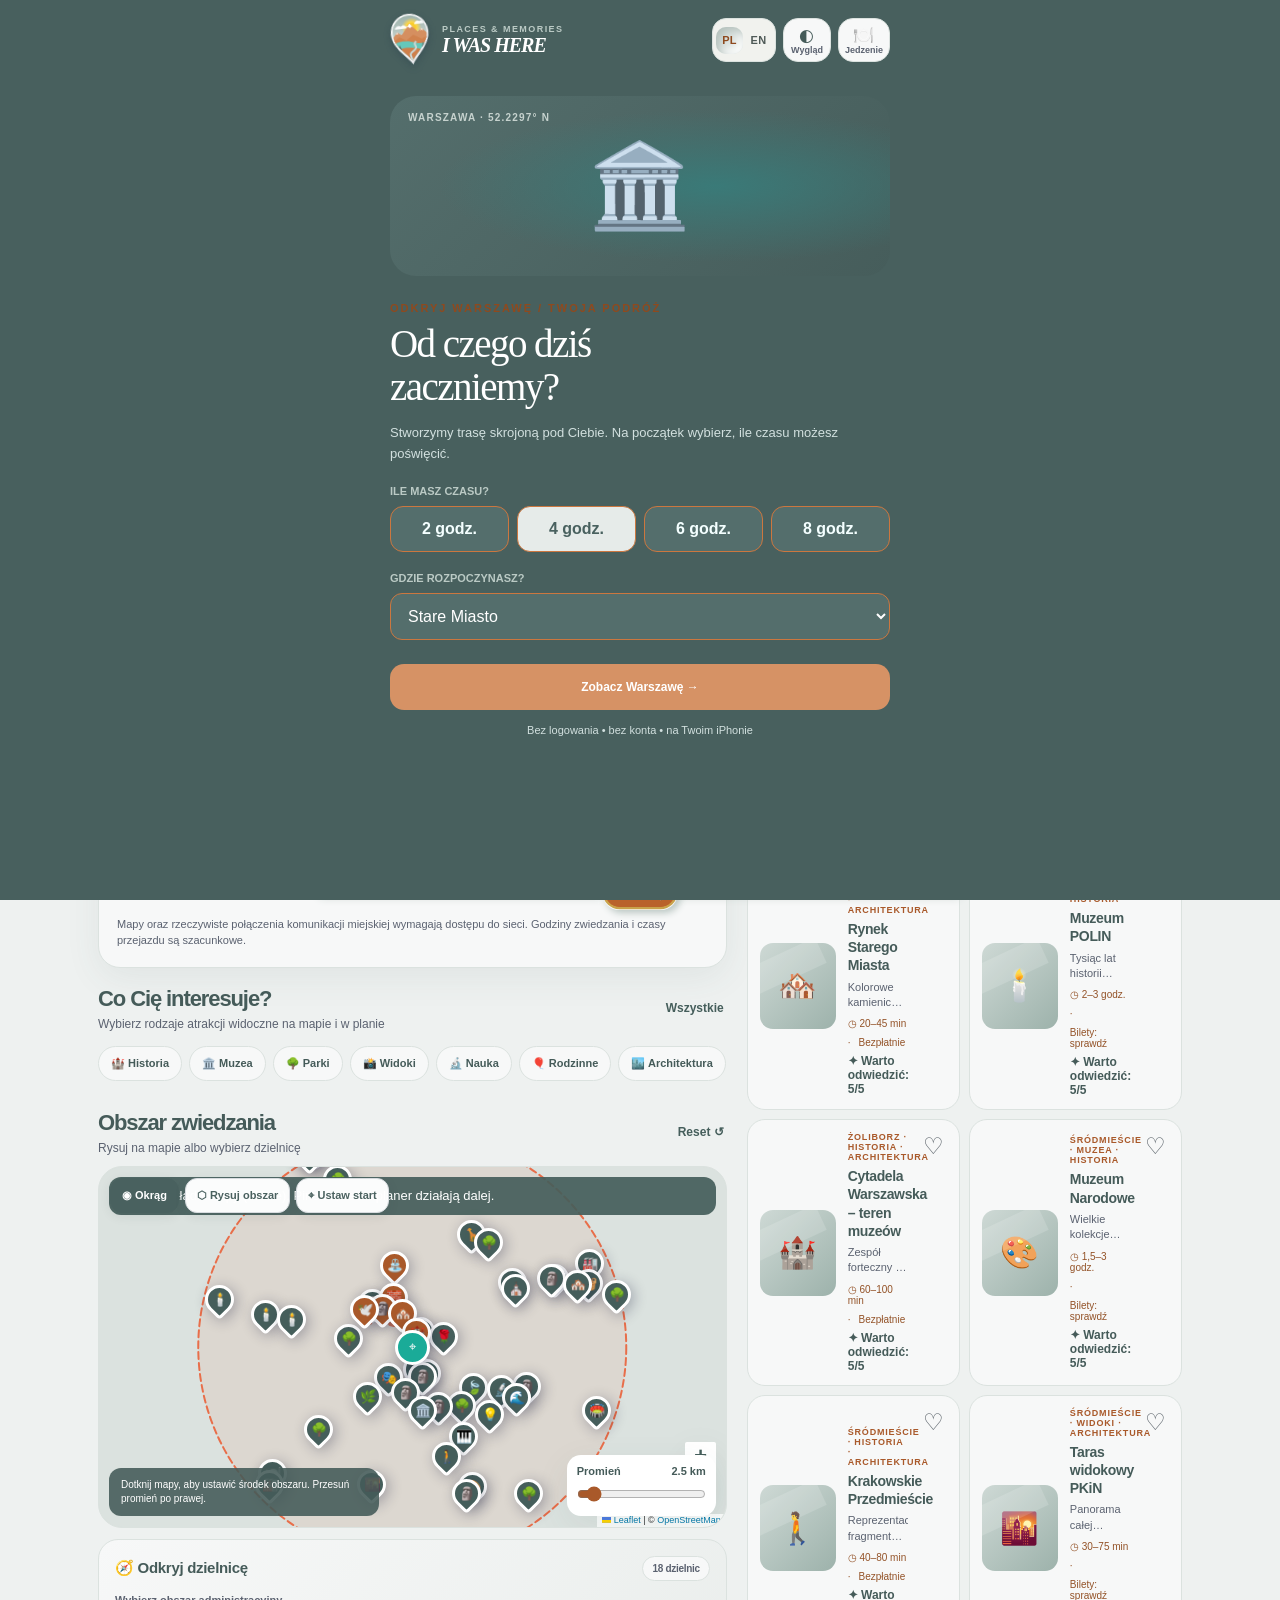
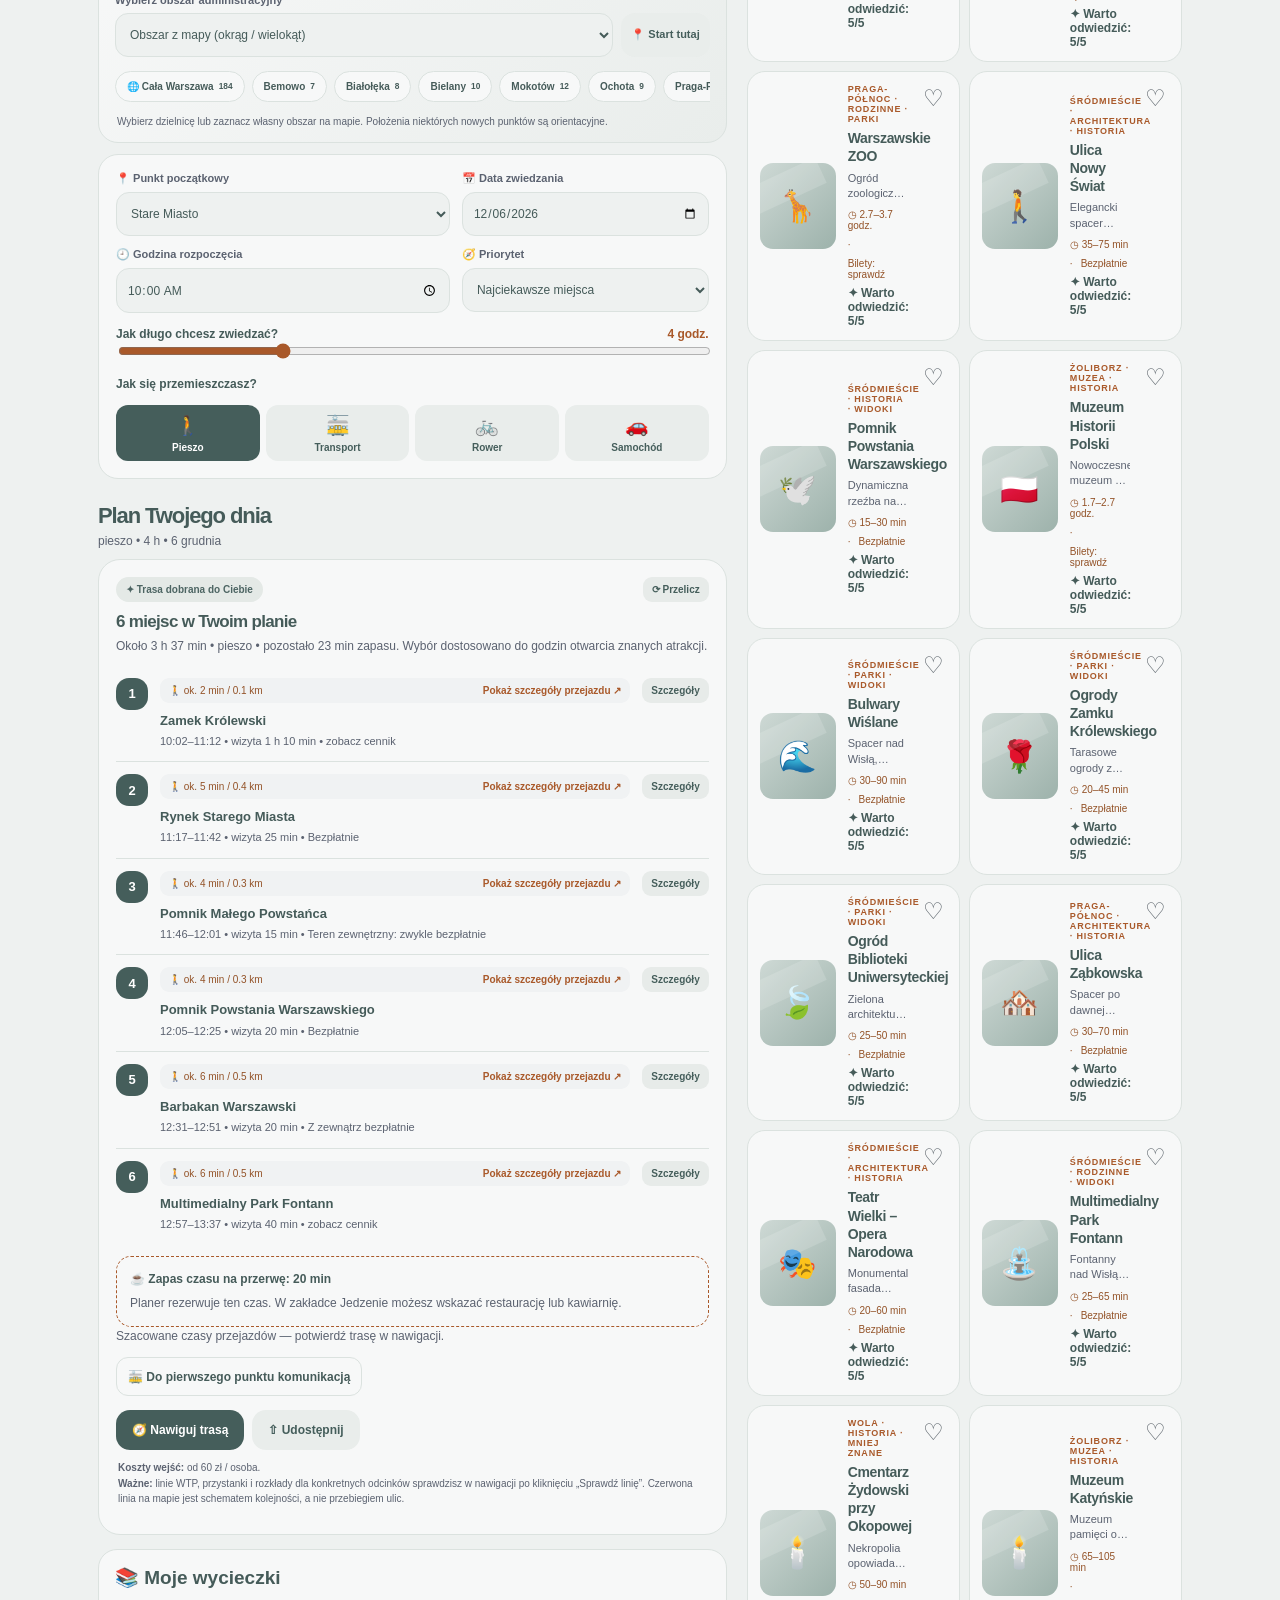
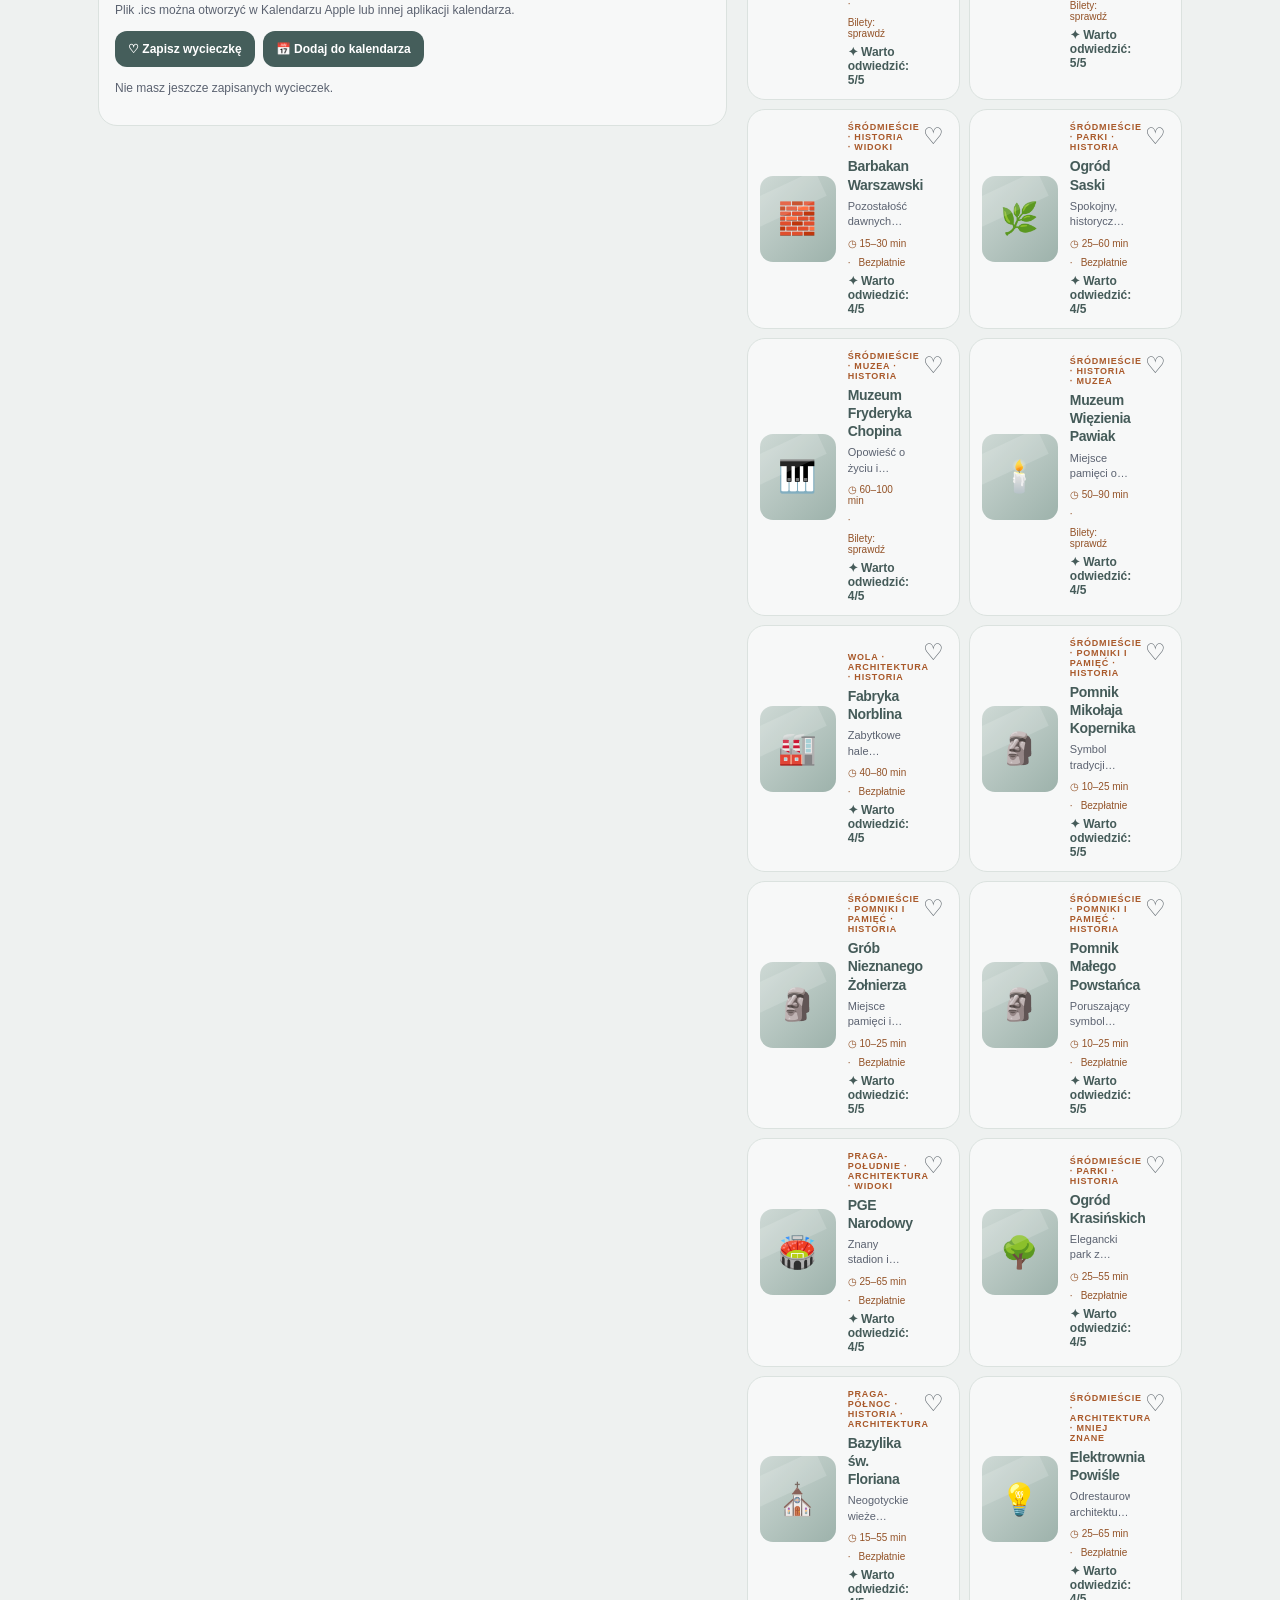
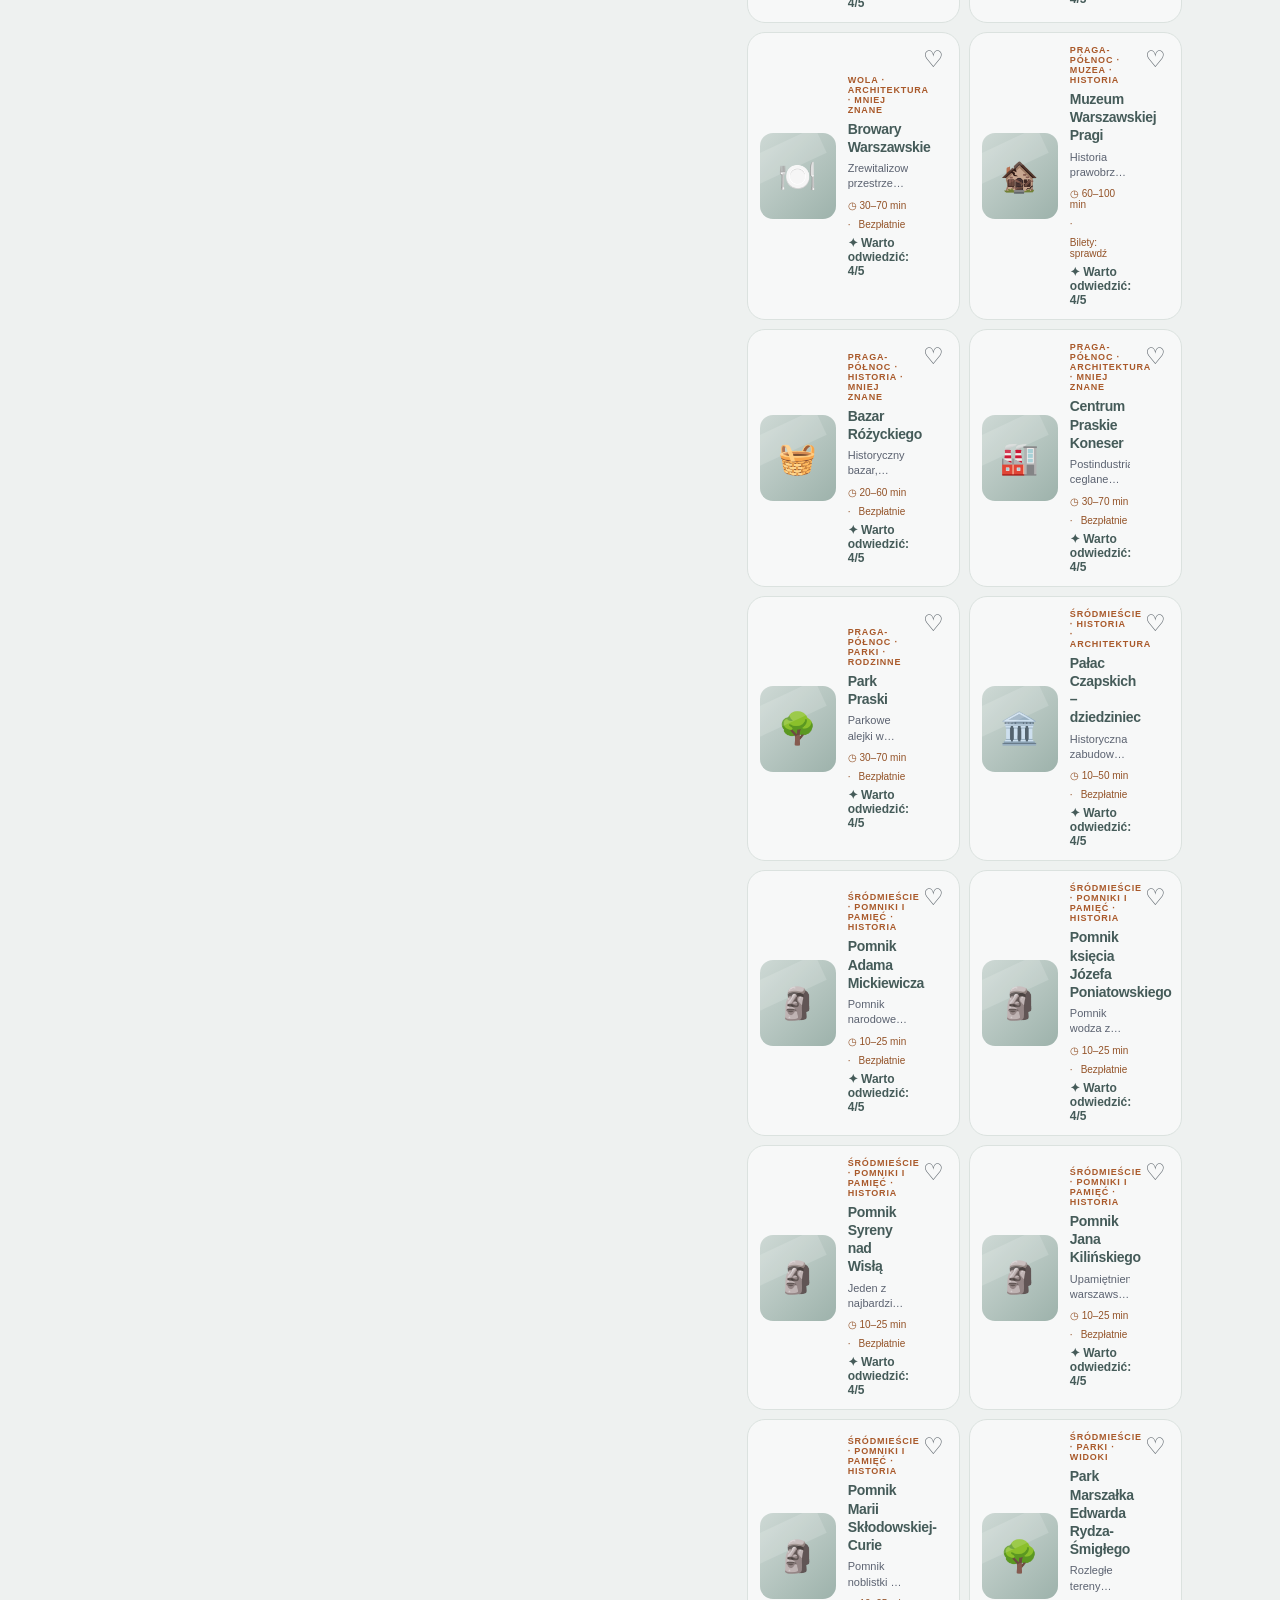
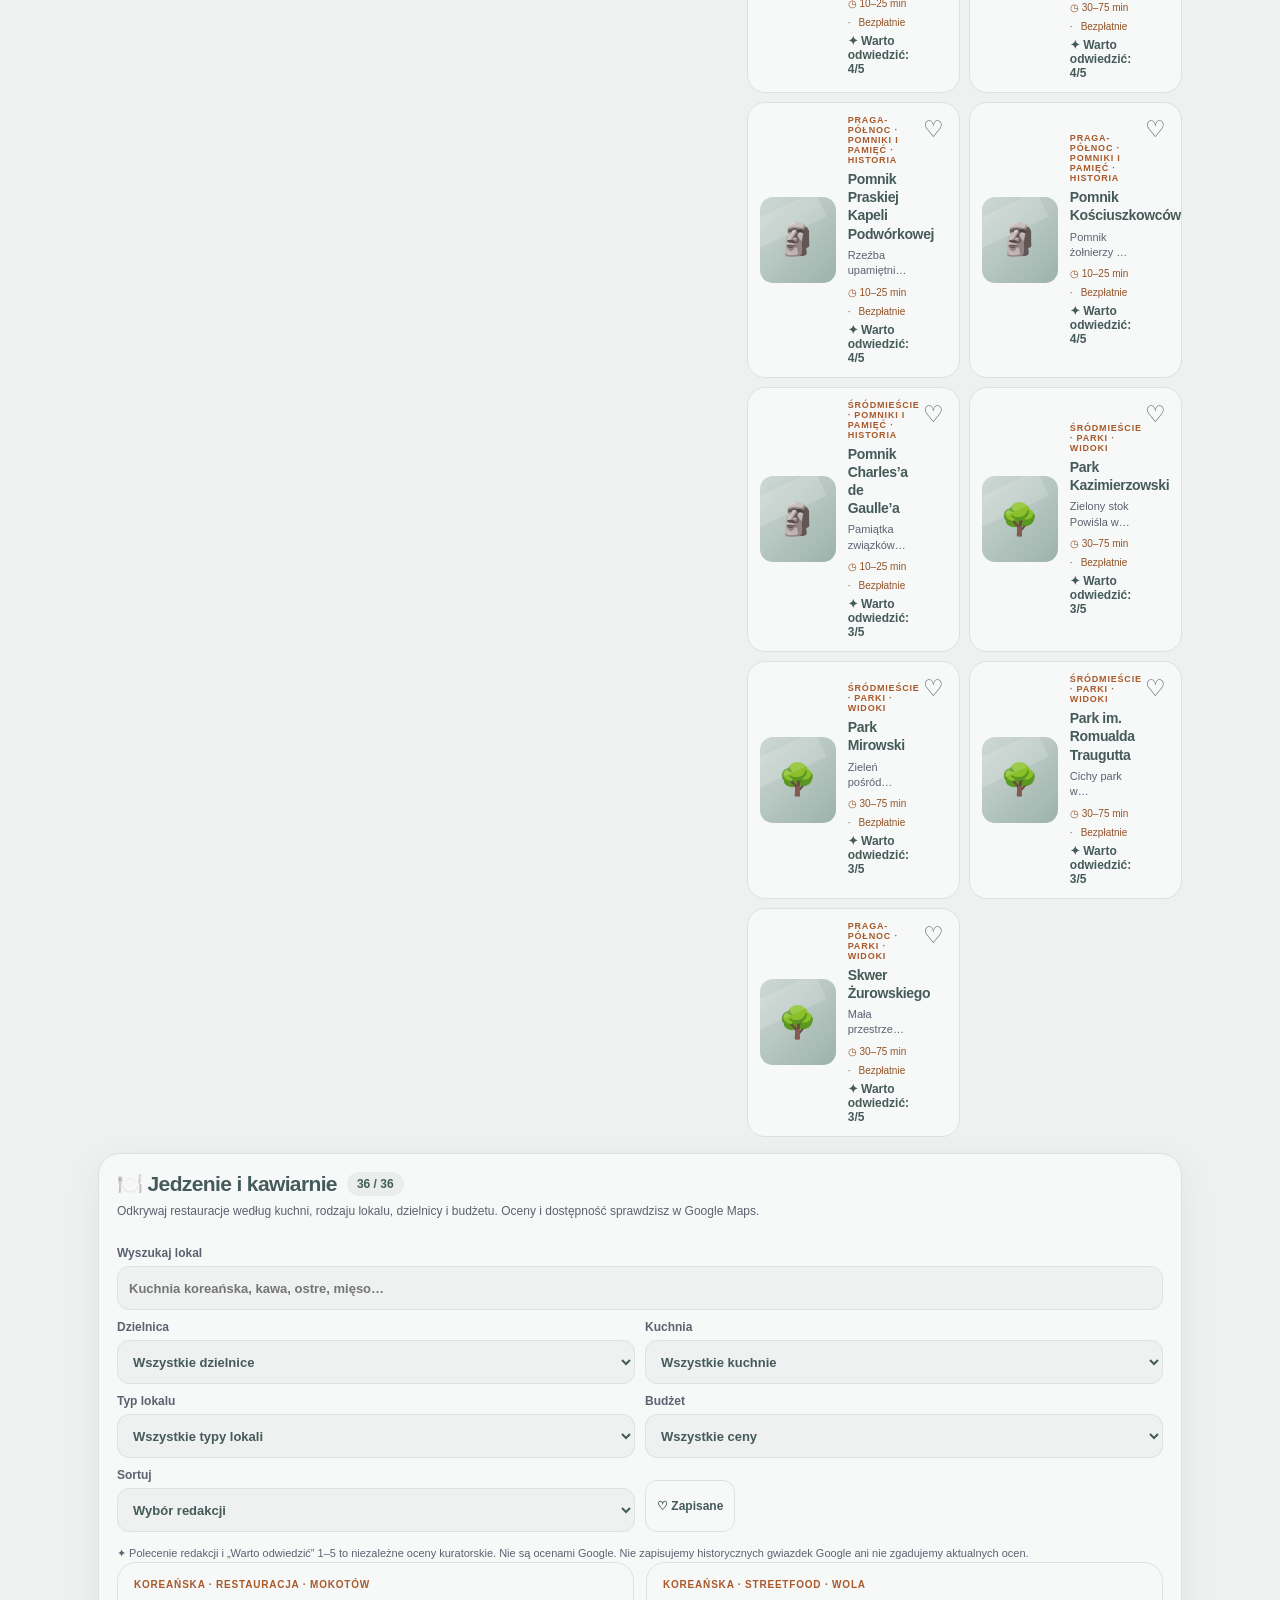
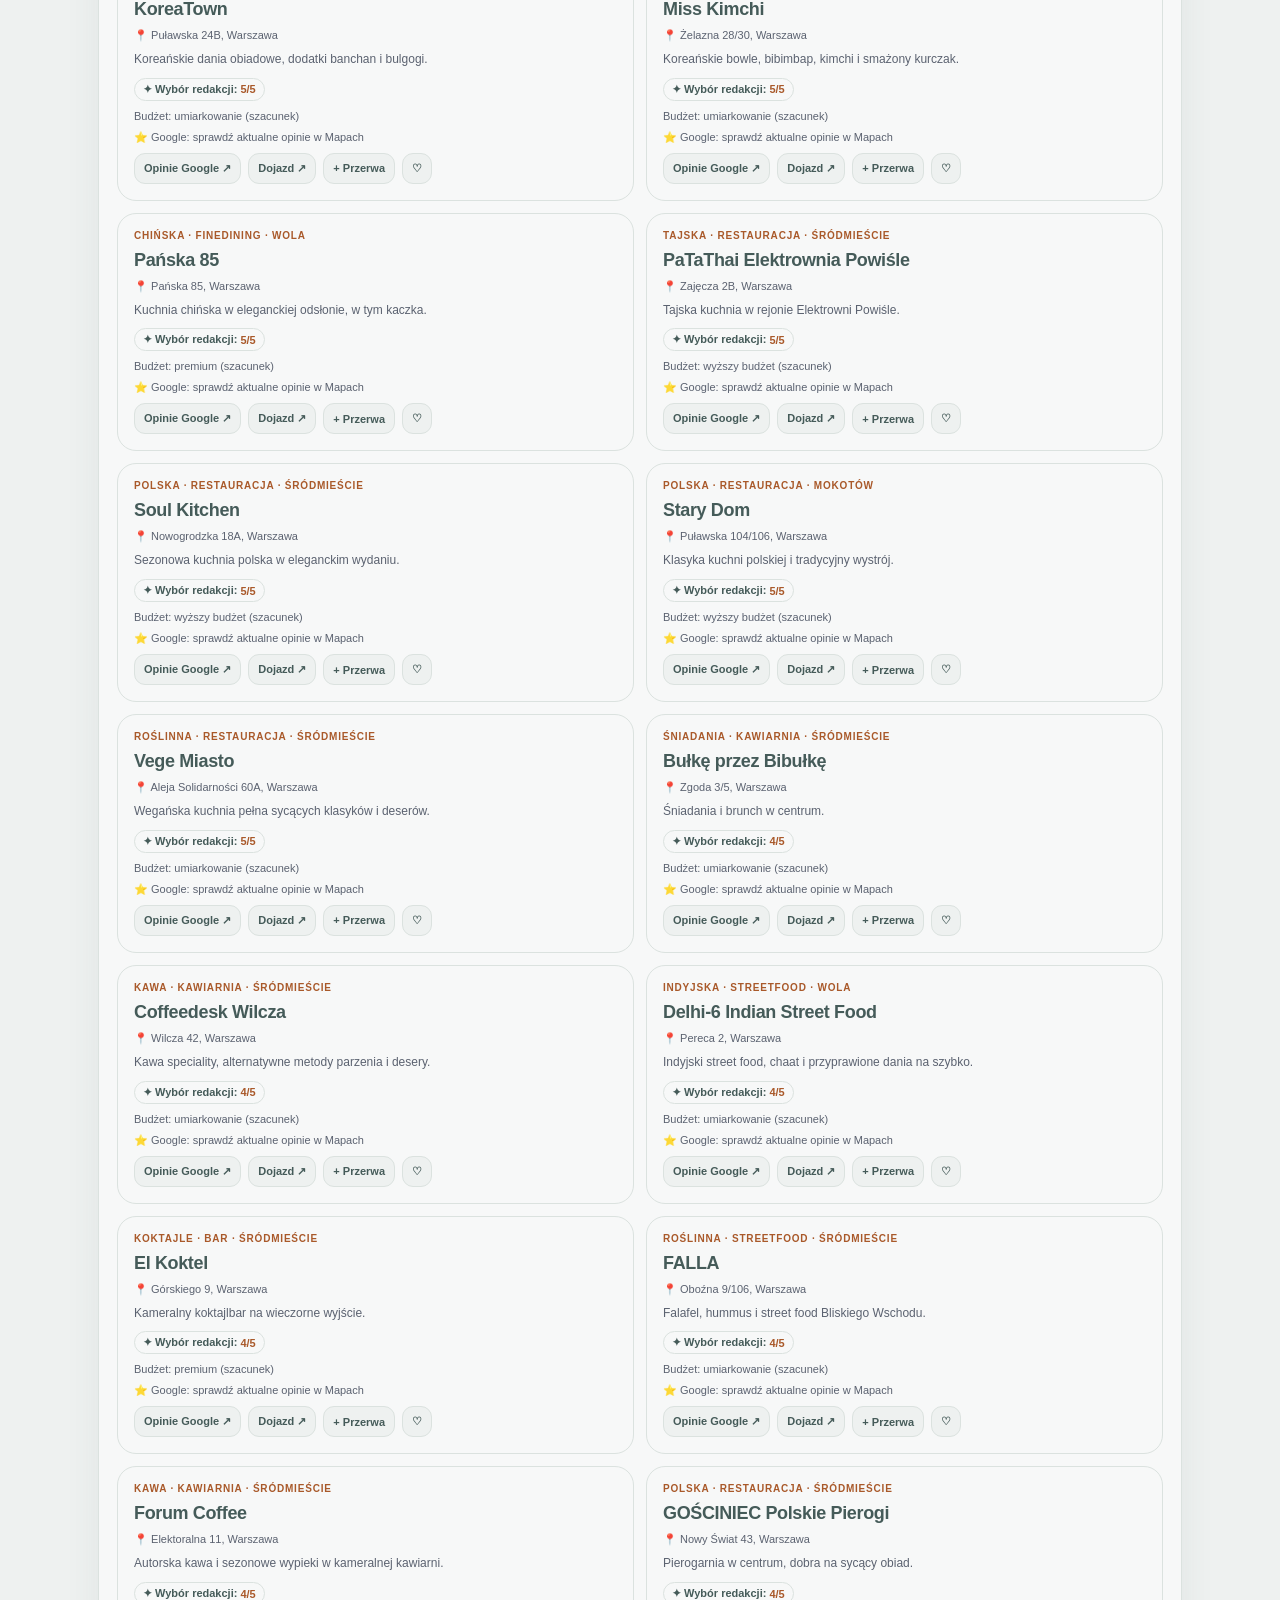
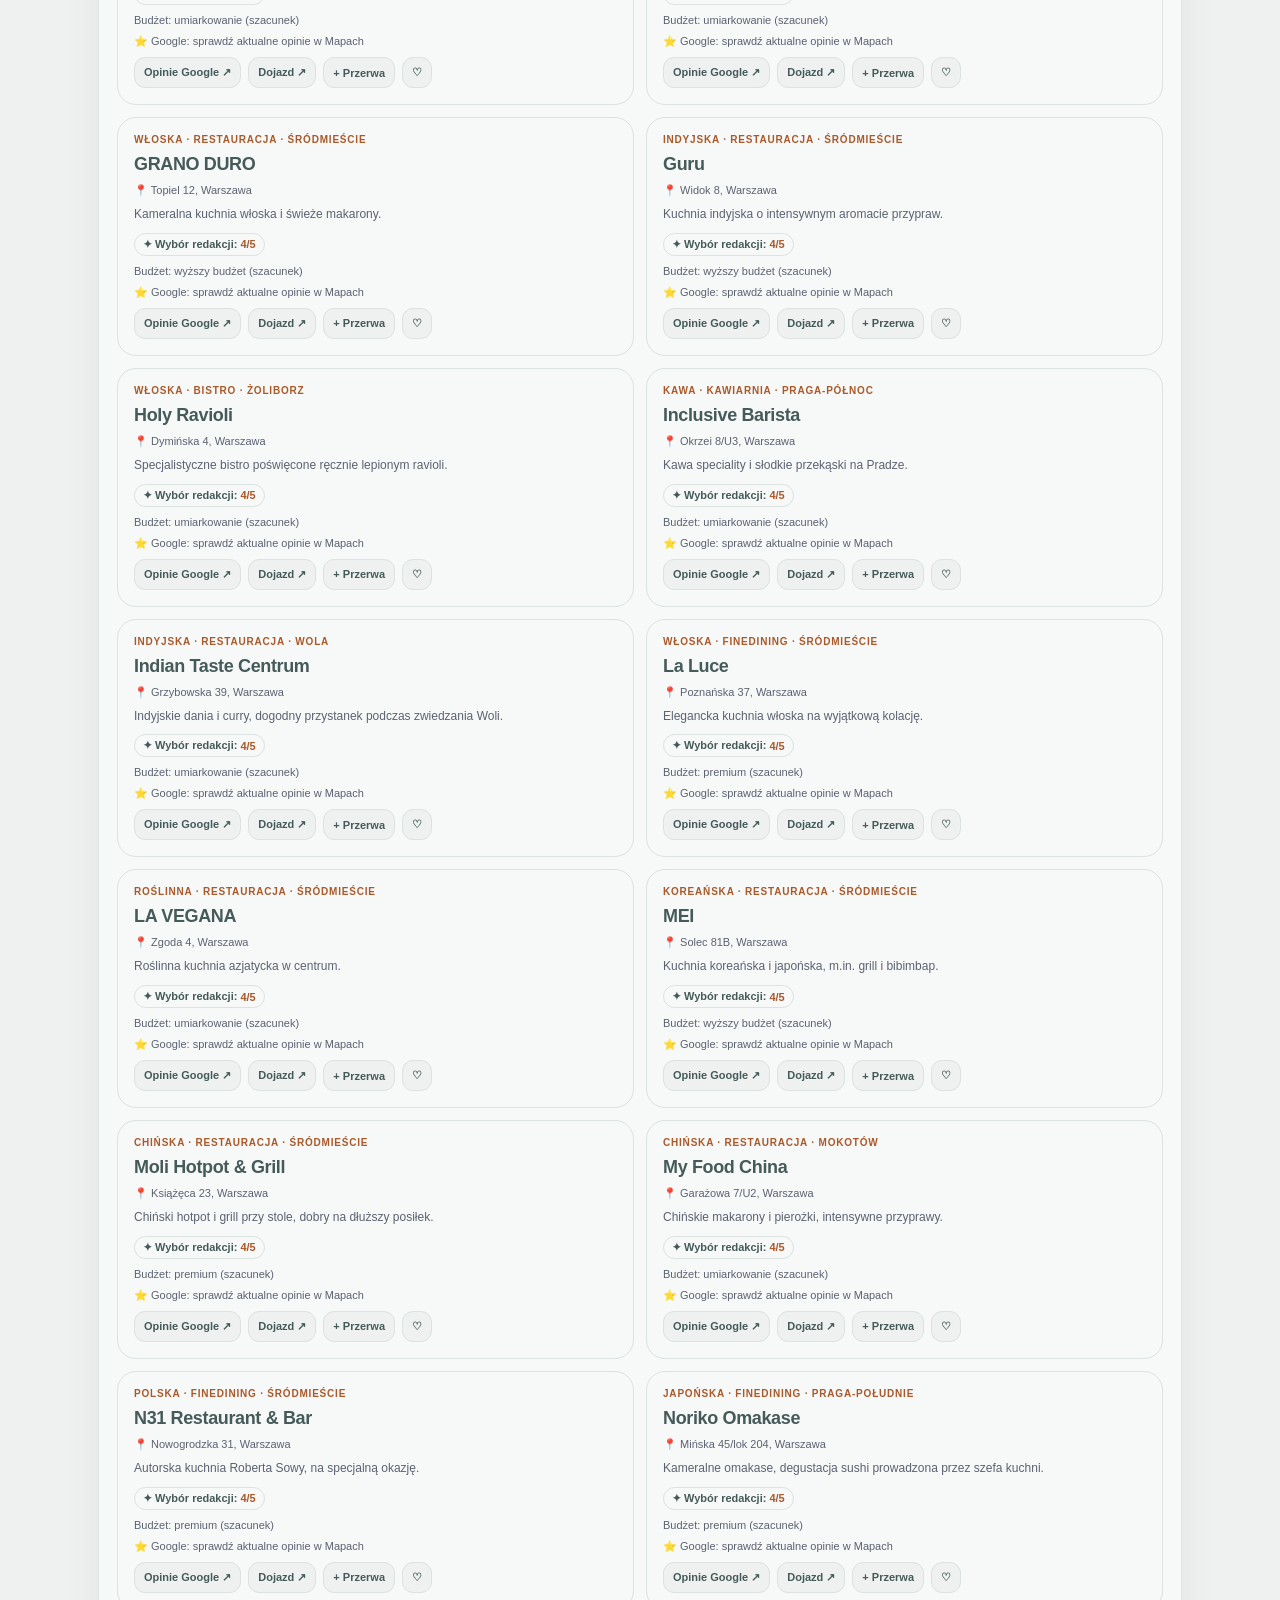
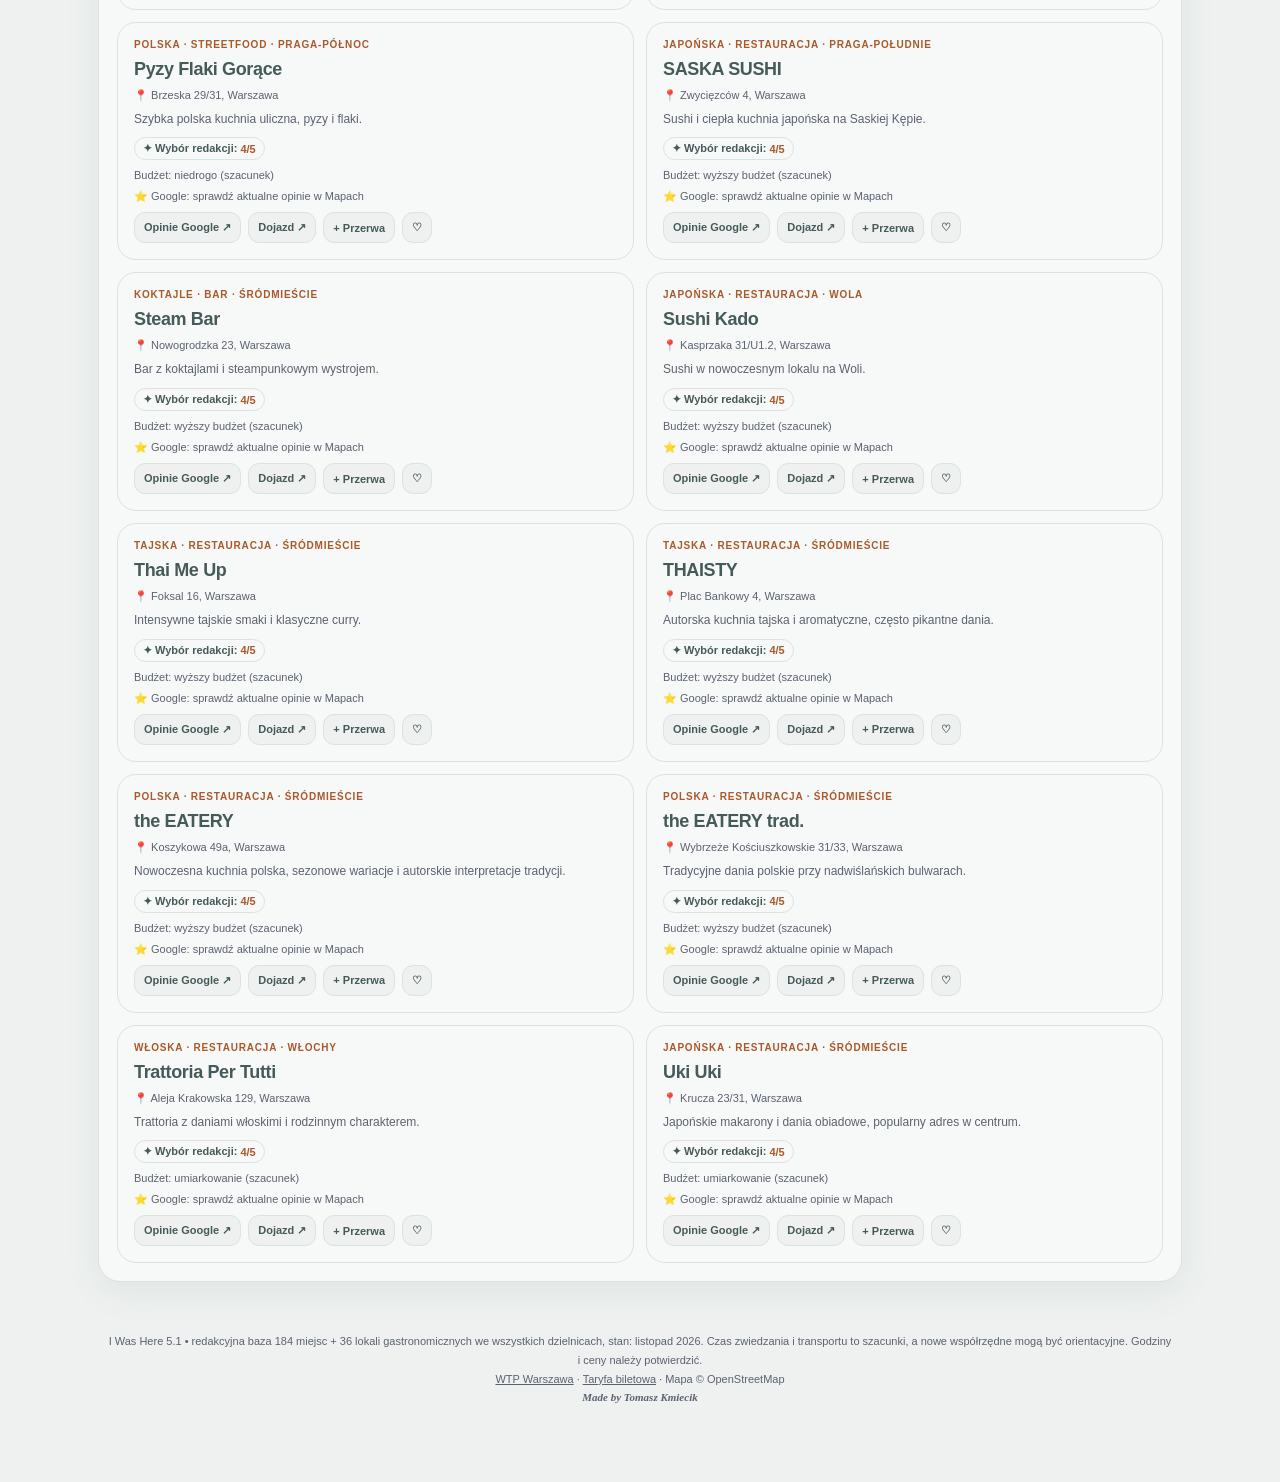
==== commit bc3c186c: "8.20.0: „Zaplanuj za mnie” w miastach, regionach i Warszawie; nowy plan z wyszukiwarką miejsc Co-Aut" ====
--- a/index.html
+++ b/index.html
@@ -35,7 +35,7 @@
 </head>
 <body><div class="app">
 <header class="top"><a class="brand" id="atlasLogo" href="./atlas.html" aria-label="I Was Here — Show the whole Atlas map"><div class="mark mark-pin"><img src="assets/brand-pin-landscape.svg" alt="" width="41" height="56"></div><div class="wordmark"><small>PLACES &amp; MEMORIES</small><b>I WAS HERE</b></div></a><div class="top-actions"><button class="lang-switch" id="langWarsaw" type="button" data-i18n-skip aria-label="Język: polski. Przełącz na angielski"><span data-lang="pl" class="on">PL</span><span data-lang="en">EN</span></button><button class="icon-btn labeled" id="themeBtn" type="button" aria-label="Zmień wygląd"><span aria-hidden="true">◐</span><small>Wygląd</small></button><button class="icon-btn labeled" id="waw3NavFood" type="button" aria-label="Jedzenie i kawiarnie"><span aria-hidden="true">🍽️</span><small>Jedzenie</small></button></div></header>
-<section class="hero"><div class="eyebrow">Warszawa · 18 dzielnic · przewodnik miejski</div><h1>Twoje miasto.<br>Twoja trasa.</h1><p>Zaznacz obszar lub wybierz dzielnicę. Odkryj 184 miejsca i ułóż własną trasę.</p><svg class="hero-art" viewBox="0 0 550 220" aria-hidden="true"><path d="M5 215h550M40 215V118h30v-20h13v20h30v97M127 215V65h16V40h7V20h10v20h8v25h16v150M152 20V0M192 215V128h54v87M259 215V94h18V76h12v18h16v121M320 215V55h12V25h20v30h12v160M333 25V2h16v23M379 215v-85h24V98h15v32h33v85M461 215V68h22v-24h22v24h20v147" fill="none" stroke="#d5dde5" stroke-width="3"/><path d="M0 215h550v6H0z" fill="#d5dde5"/></svg></section>
+<section class="hero"><div class="eyebrow">Warszawa · 18 dzielnic · przewodnik miejski</div><h1>Twoje miasto.<br>Twoja trasa.</h1><p>Zaznacz obszar lub wybierz dzielnicę. Odkryj 184 miejsca i ułóż własną trasę.</p><a class="auto-plan-link hero-plan" href="./planer.html?city=Warszawa" data-i18n-skip><b><span data-l="pl">✨ Zaplanuj za mnie — dzień po dniu</span><span data-l="en">✨ Plan it for me — day by day</span></b></a><svg class="hero-art" viewBox="0 0 550 220" aria-hidden="true"><path d="M5 215h550M40 215V118h30v-20h13v20h30v97M127 215V65h16V40h7V20h10v20h8v25h16v150M152 20V0M192 215V128h54v87M259 215V94h18V76h12v18h16v121M320 215V55h12V25h20v30h12v160M333 25V2h16v23M379 215v-85h24V98h15v32h33v85M461 215V68h22v-24h22v24h20v147" fill="none" stroke="#d5dde5" stroke-width="3"/><path d="M0 215h550v6H0z" fill="#d5dde5"/></svg></section>
 <section class="stats"><div class="stat"><small>W twoim obszarze</small><strong id="statPlaces">–</strong><em>atrakcji do wyboru</em></div><div class="stat"><small>Czas wycieczki</small><strong id="statTime">4 godz.</strong><em>z szacowanymi dojazdami</em></div><div class="stat"><small>Twoje pieczątki</small><strong id="statStamps">0</strong><em>zdobytych pieczątek</em></div></section>
 <div class="two-col"><div class="left-col"><section id="waw3Explorer" class="waw3-panel"><div class="waw3-head"><h2>✨ Inteligentny przewodnik</h2><span id="waw3Count" class="waw3-counter">184 atrakcje</span></div><p class="waw3-sub">Dopasuj tempo, kategorię i czas zwiedzania. Ocena 1–5 to redakcyjna wartość odwiedzenia — nie ocena Google.</p><div class="waw3-grid">
 <label class="waw3-field">Minimalna wartość miejsca <span id="waw3ValueLabel">1/5</span><input id="waw3Min" type="range" min="1" max="5" step="1" value="1"></label>
--- a/assets/theme-sage.css
+++ b/assets/theme-sage.css
@@ -98,3 +98,24 @@
 .lang-switch span:not(.on){background:transparent!important}
 .chip small,.chips small{color:inherit!important;opacity:1!important}
 .lang-switch span,.pill.language span{opacity:1!important}
+/* 8.19.1 — pas miast i województw: cień kafelków nie jest już przycinany (jasny prostokąt i ucięta prawa krawędź);
+   pas sięga krawędzi ekranu, a w środku ma miejsce na miękki cień */
+.atlas-bottom .city-strip{margin:-12px -10px -4px!important;padding:12px 10px 14px!important;scroll-padding-inline:10px}
+
+/* 8.20 — „Zaplanuj za mnie” w przewodnikach (Warszawa, regiony) i w karcie miasta Atlasu */
+html[lang=en] .auto-plan-link [data-l=pl],html:not([lang=en]) .auto-plan-link [data-l=en]{display:none}
+.auto-plan-link{display:flex;flex-direction:column;gap:2px;margin:10px 0 12px;padding:12px 16px;border-radius:16px;text-decoration:none;background:var(--sg-terra);color:var(--sg-on)!important;box-shadow:var(--sg-up);font-size:15px}
+.auto-plan-link b{font-weight:800}.auto-plan-link small{font-size:12.5px;font-weight:600;color:var(--sg-on)}
+.auto-plan-link:active{box-shadow:inset 3px 3px 7px #7E3F18,inset -3px -3px 7px #C46A35}
+.hero .hero-plan{position:relative;z-index:2;display:inline-flex;margin-top:14px}
+#cityPlanner{margin-top:10px}#cityPlanner[hidden]{display:none!important}
+#cityPlanner small{font-size:12px;font-weight:600}
+/* 8.20 — „Dodaj do planu” w kartach planów */
+.plan-add{margin:10px 0 6px}
+.plan-add input{width:100%;font-size:16px;padding:11px 14px;border-radius:14px;border:0;background:var(--sg-sunk);color:var(--sg-slate);box-shadow:var(--sg-in)}
+.plan-add input::placeholder{color:#5F6966}
+.plan-add-results{display:grid;gap:6px;margin-top:8px}
+.plan-add-item{display:flex;justify-content:space-between;align-items:center;gap:10px;text-align:left;border:0;border-radius:12px;padding:10px 12px;min-height:44px;background:var(--sg-card);color:var(--sg-slate);box-shadow:var(--sg-up-s);font:inherit;cursor:pointer}
+.plan-add-item b{font-weight:700}.plan-add-item small{color:var(--sg-mut);font-size:12px;white-space:nowrap}
+.plan-add-item:active{box-shadow:var(--sg-in)}
+#cityPlanner,#cityPlanner b,#cityPlanner small{color:var(--sg-on)!important}
